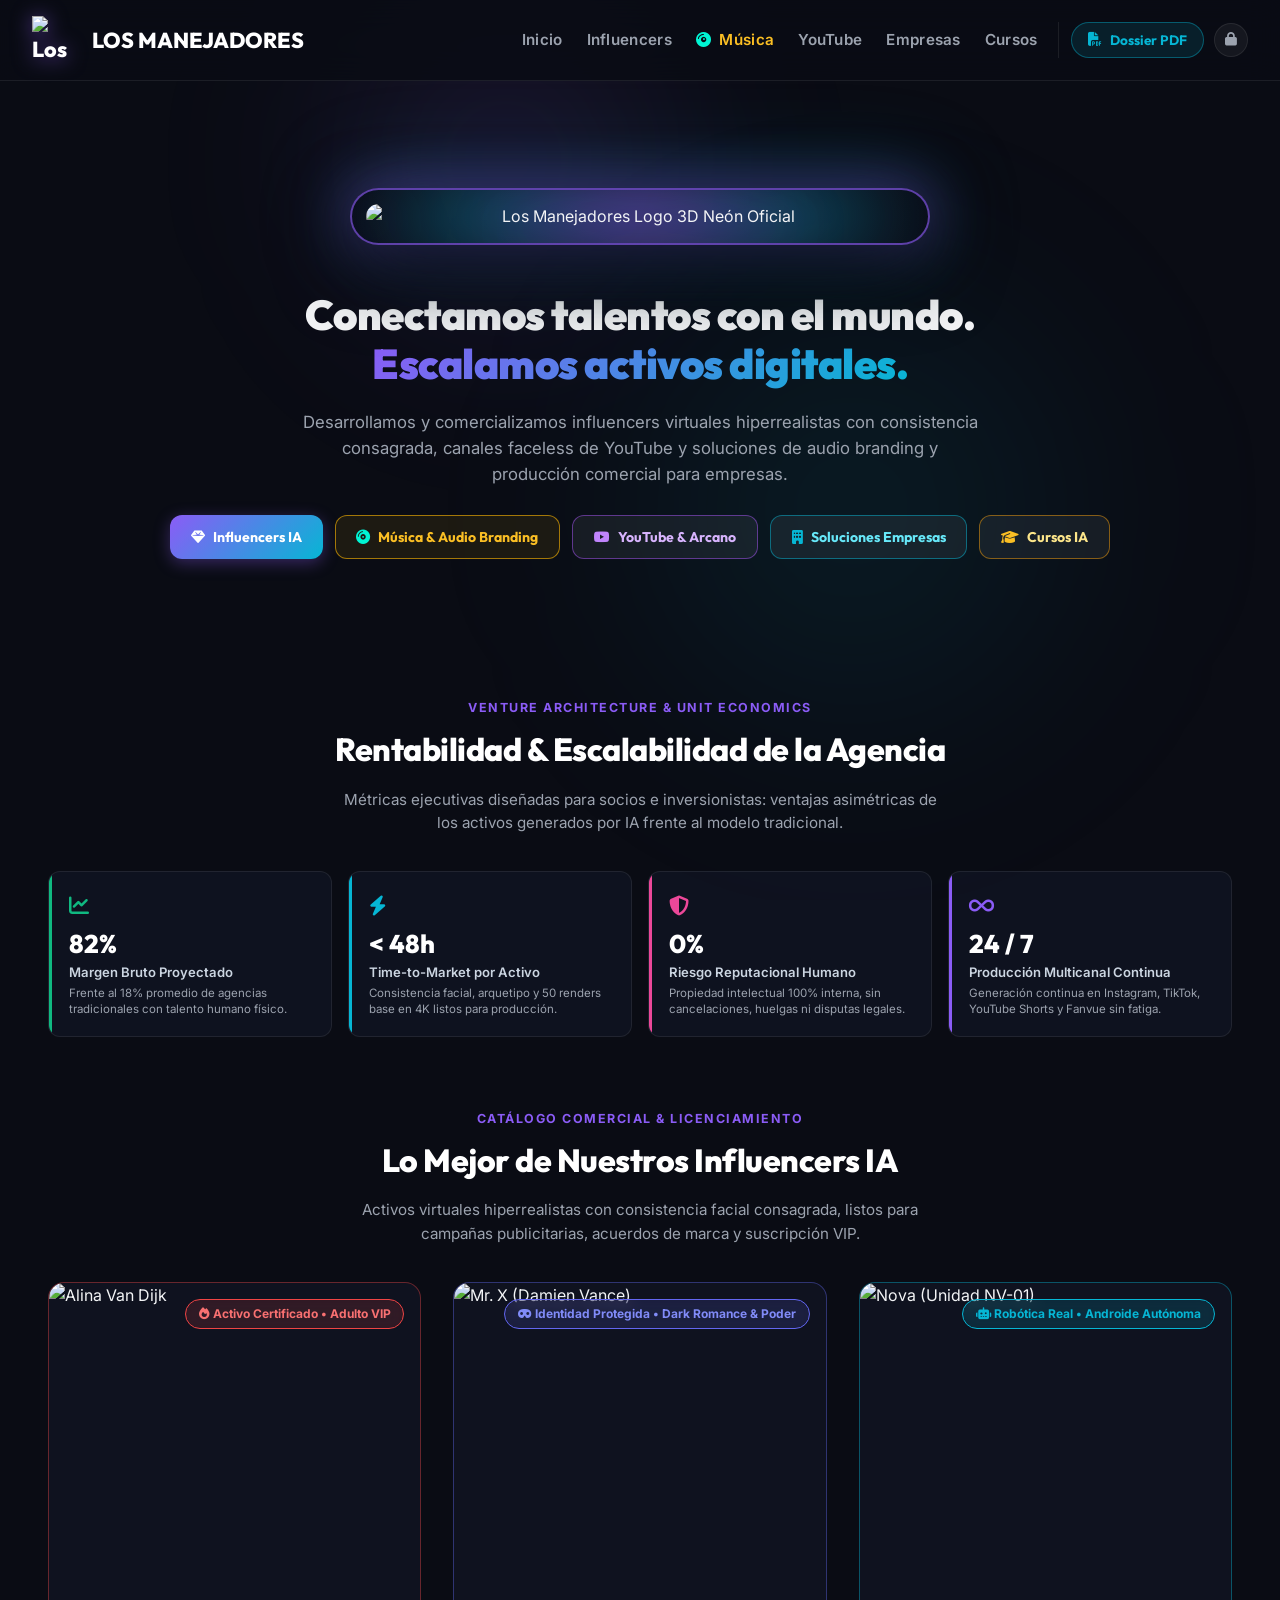
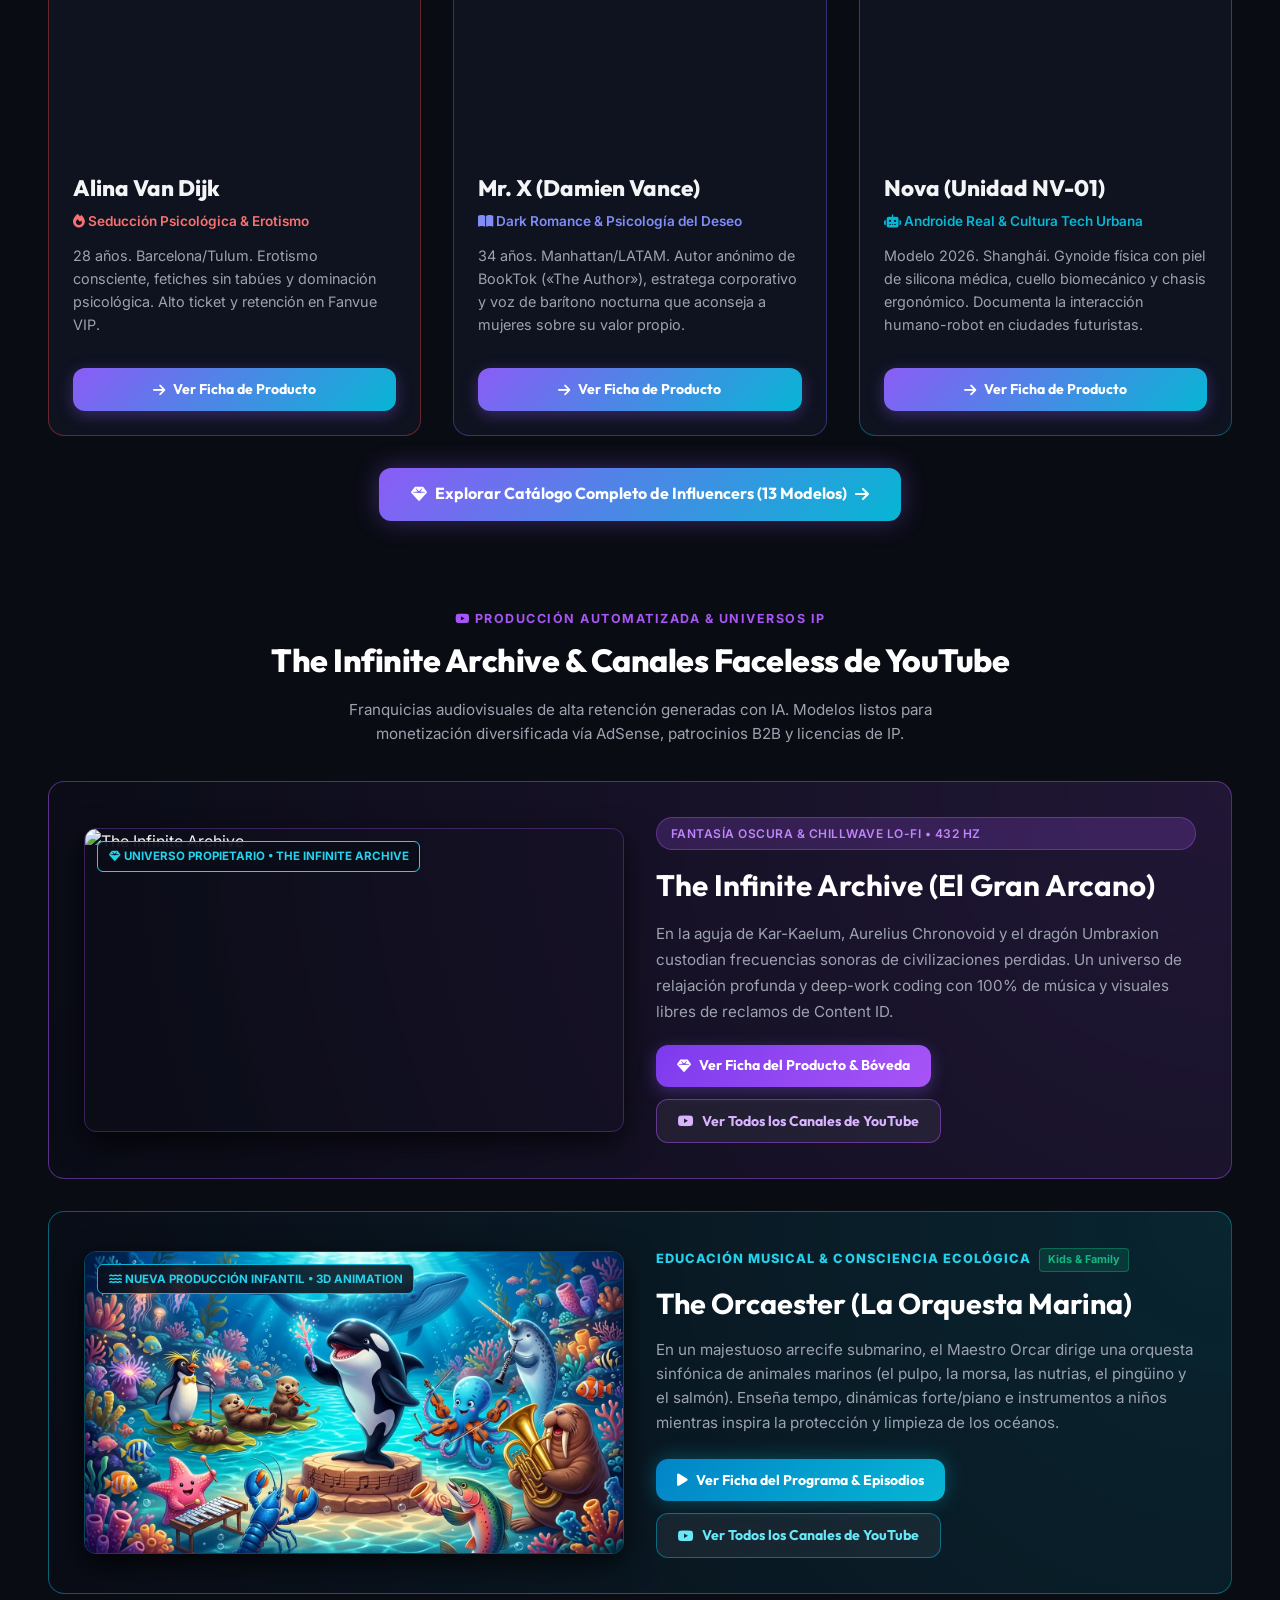
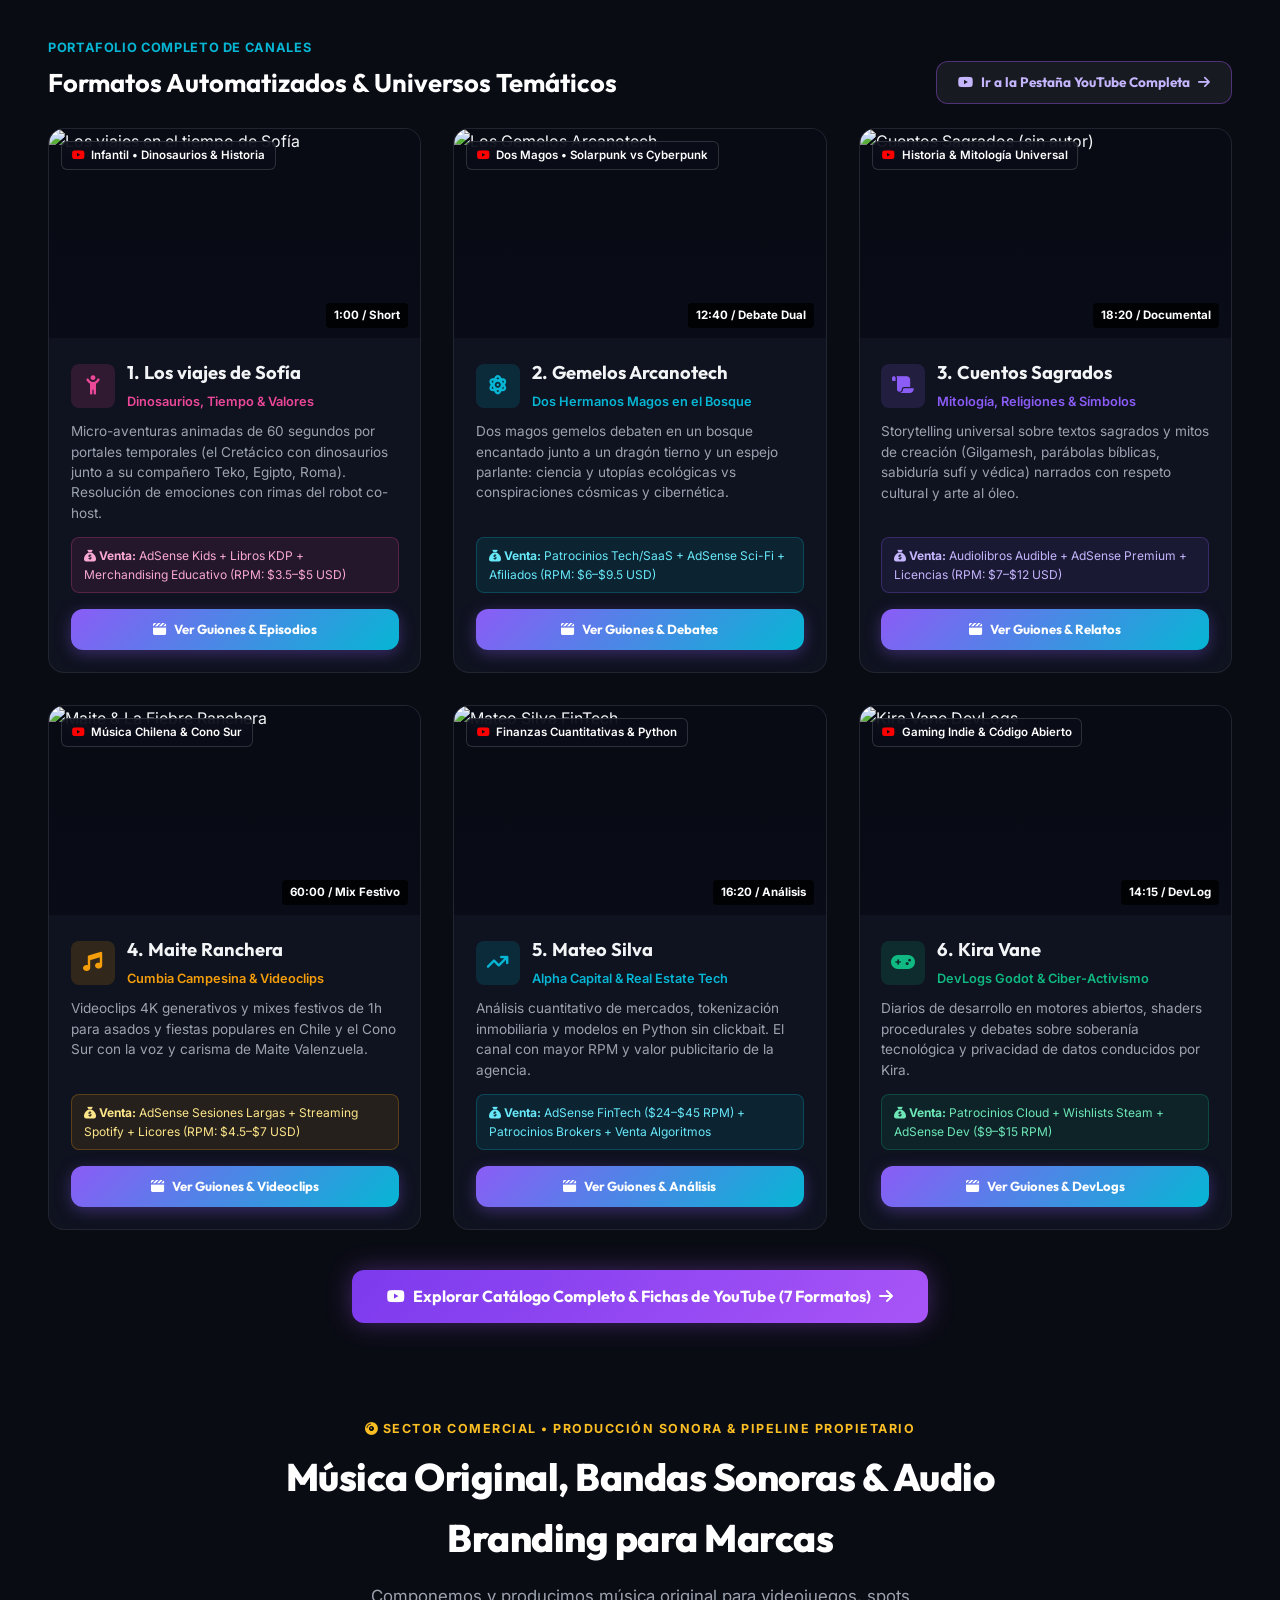
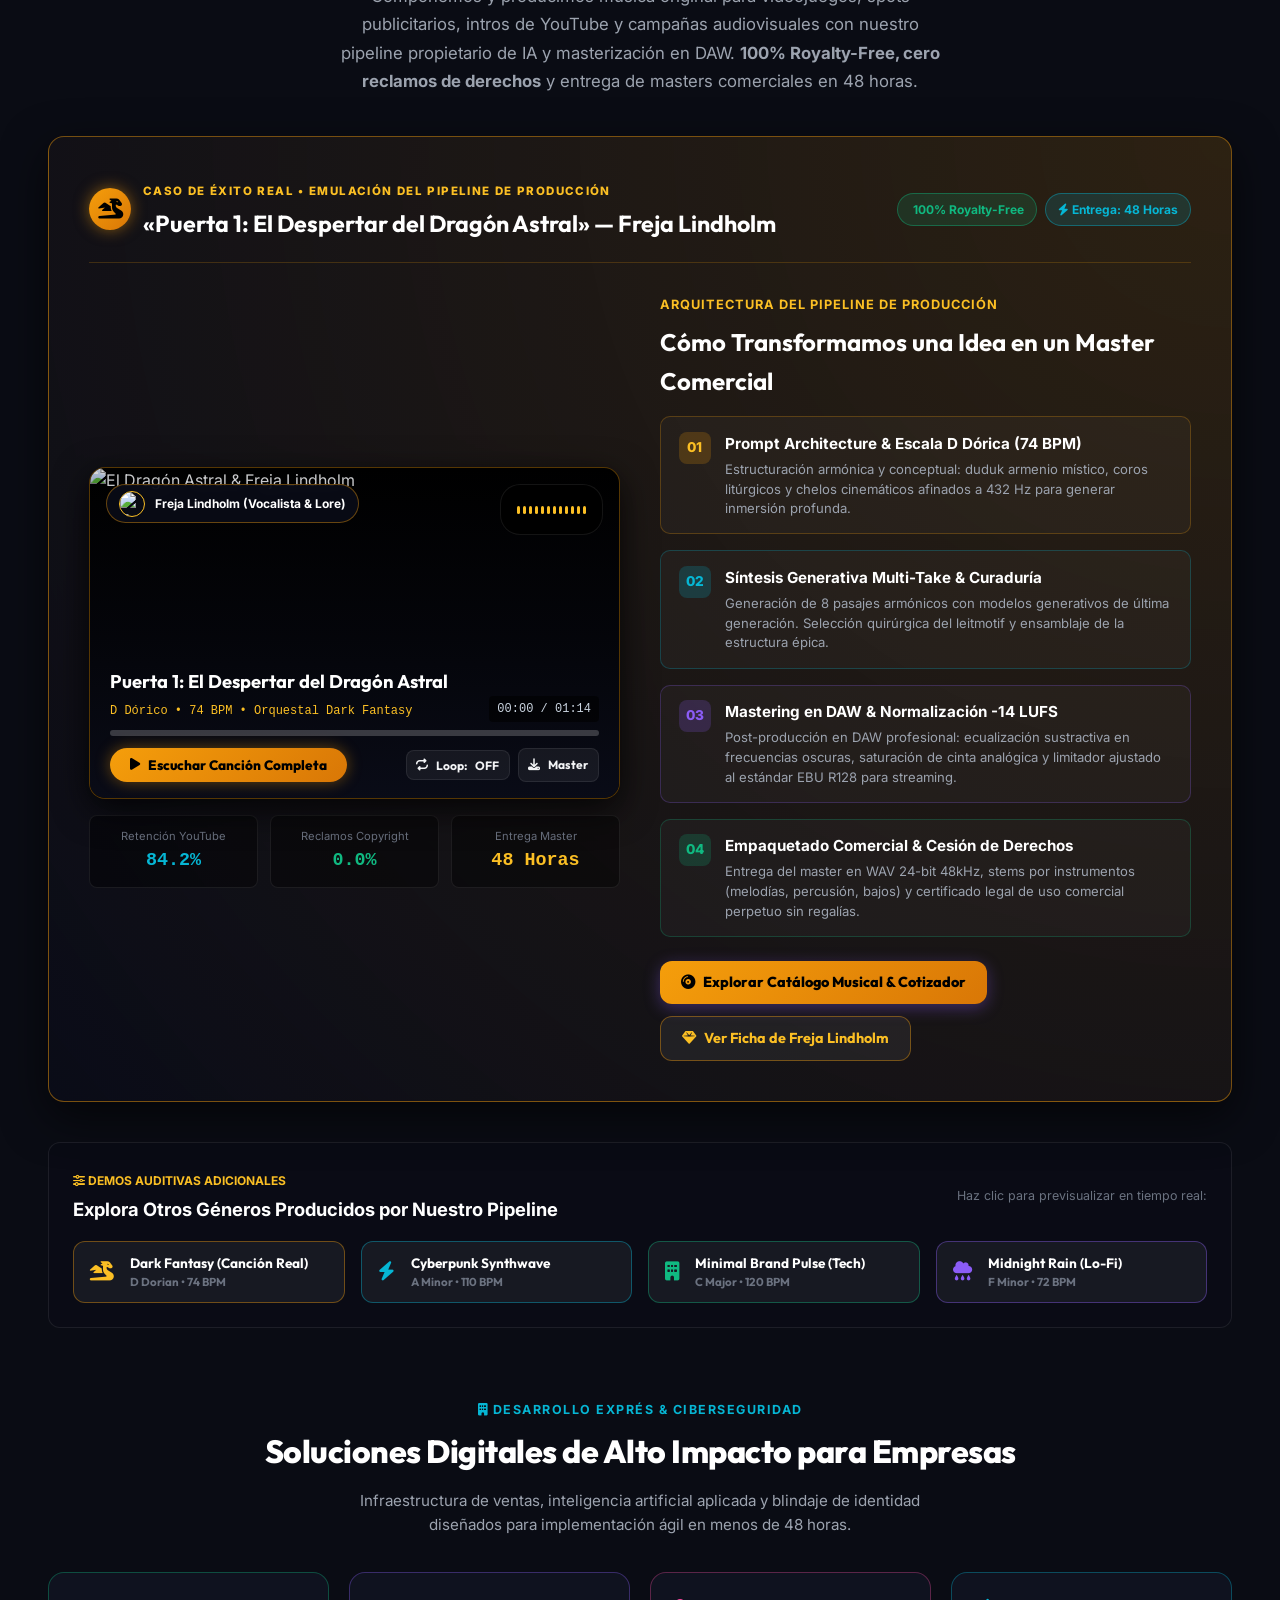
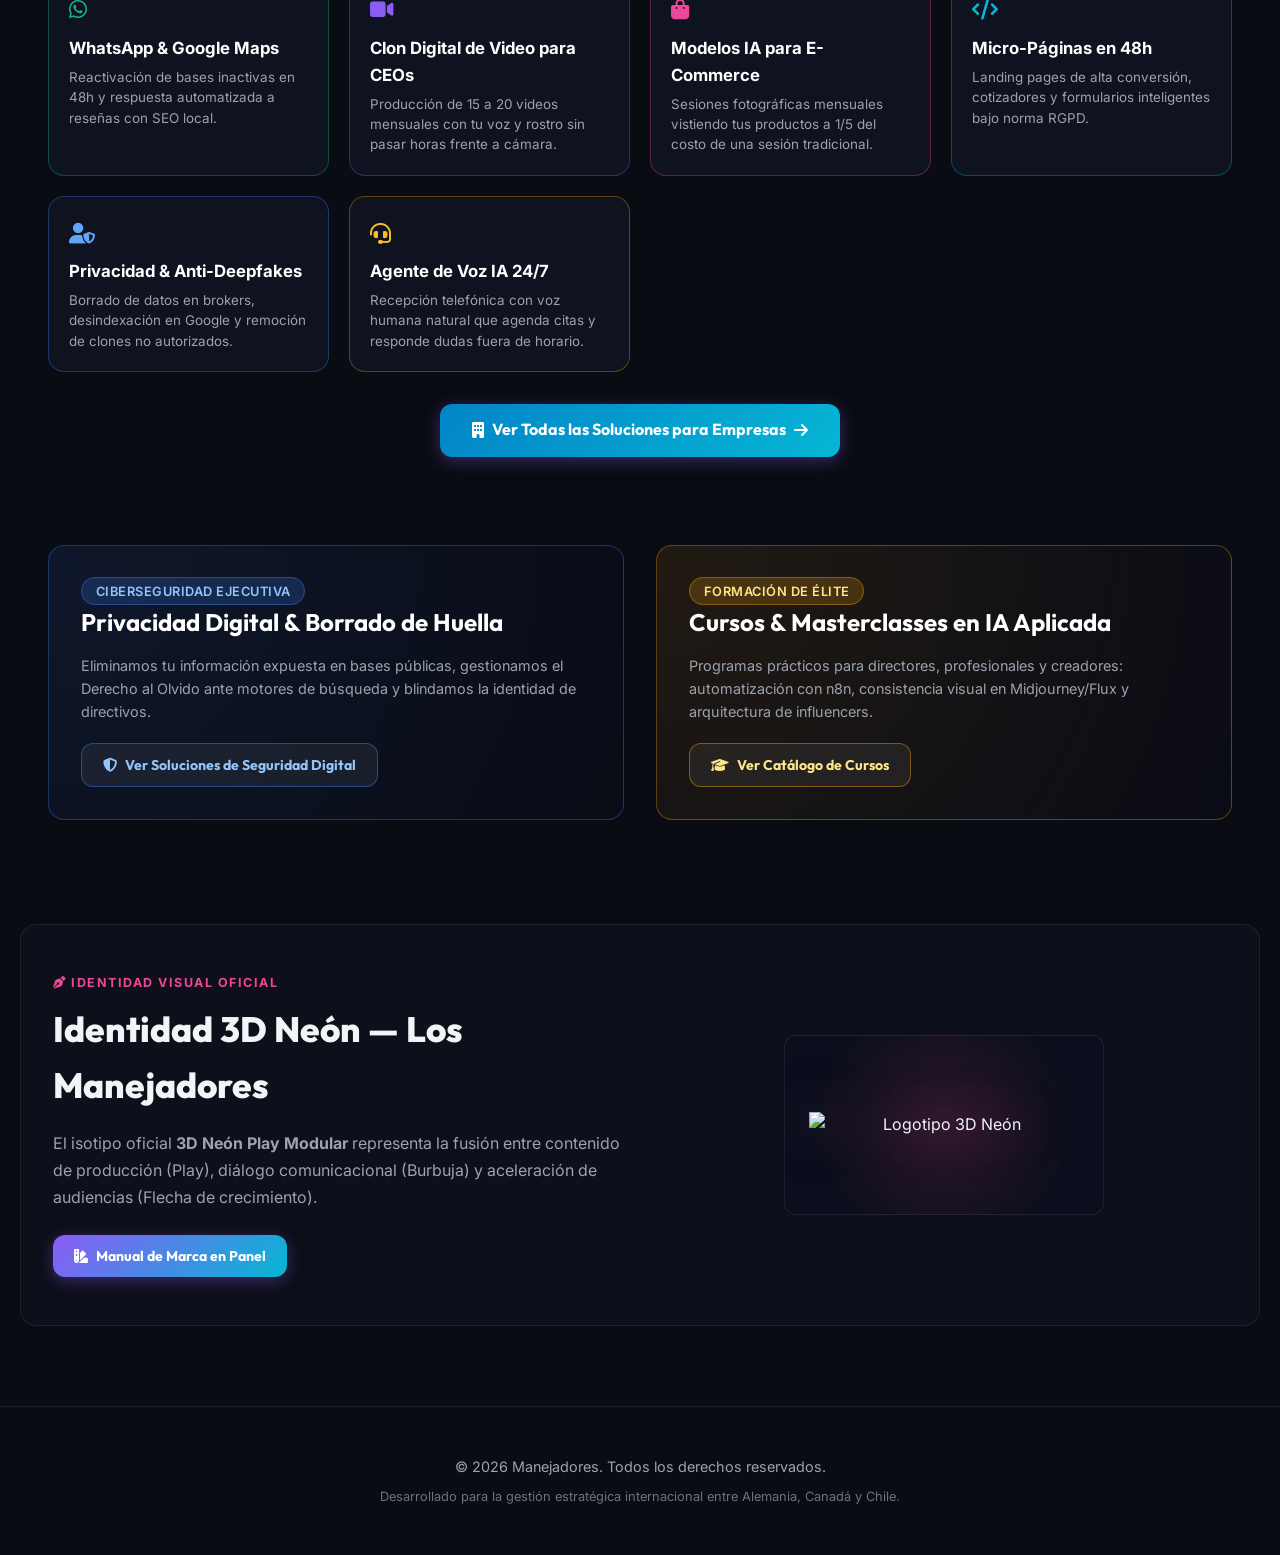
==== index.html @ c7a3b651 "fix: implementar cache-busting v3, funcion navigateRoute en pestanas y documentar catalogo de YouTub" ====
<!DOCTYPE html>
<html lang="es">
<head>
  <meta charset="UTF-8">
  <meta name="viewport" content="width=device-width, initial-scale=1.0">
  <title>Manejadores — Agencia de Comunicación Digital e Influencers IA</title>
  <meta name="description" content="Conectamos talentos con el mundo. Agencia líder en Influencers IA, Canales de YouTube Educativos y Asesorías Comunicacionales.">
  
  <!-- Google Fonts -->
  <link rel="preconnect" href="https://fonts.googleapis.com">
  <link rel="preconnect" href="https://fonts.gstatic.com" crossorigin>
  <link href="https://fonts.googleapis.com/css2?family=Inter:wght@300;400;500;600;700&family=Outfit:wght@500;600;700;800;900&display=swap" rel="stylesheet">
  
  <!-- FontAwesome Icons -->
  <link rel="stylesheet" href="https://cdnjs.cloudflare.com/ajax/libs/font-awesome/6.4.0/css/all.min.css">
  
  <!-- Favicons -->
  <link rel="icon" type="image/png" sizes="512x512" href="favicon.png?v=4">
  <link rel="icon" type="image/png" sizes="128x128" href="favicon-128.png?v=4">
  <link rel="icon" type="image/png" sizes="32x32" href="favicon-32.png?v=4">
  <link rel="shortcut icon" href="favicon.png?v=4">
  <link rel="apple-touch-icon" href="favicon.png?v=4">
  
  <!-- CSS Stylesheet -->
  <link rel="stylesheet" href="styles.css?v=20261018_v3">
</head>
<body>

  <!-- Ambient Glow Background -->
  <div class="ambient-bg">
    <div class="glow-1"></div>
    <div class="glow-2"></div>
  </div>

  <!-- Main Navigation Bar -->
  <nav class="navbar">
    <a href="#home" class="nav-brand" id="main-nav-brand" onclick="navigateRoute('#home')">
      <div id="navbar-logo-container" style="display: flex; align-items: center; justify-content: center;">
        <img src="logo_emblem.png" alt="Los Manejadores Emblem" class="navbar-logo-img" />
      </div>
      <span id="brand-title-text">LOS MANEJADORES</span>
    </a>

    <div class="nav-controls">
      <ul class="nav-links" id="public-nav-links">
        <li><a href="#home" onclick="navigateRoute('#home')">Inicio</a></li>
        <li><a href="#roster" onclick="navigateRoute('#roster')">Influencers</a></li>
        <li><a href="#musica" onclick="navigateRoute('#musica')" style="color: #fbbf24; font-weight: 600;"><i class="fa-solid fa-compact-disc" style="color: #00f5d4; margin-right: 4px;"></i> Música</a></li>
        <li><a href="#youtube" onclick="navigateRoute('#youtube')">YouTube</a></li>
        <li><a href="#empresas" onclick="navigateRoute('#empresas')">Empresas</a></li>
        <li><a href="#cursos" onclick="navigateRoute('#cursos')">Cursos</a></li>
      </ul>

      <div class="nav-actions-group">
        <button class="btn-dossier-pdf" onclick="window.print()" title="Imprimir o Exportar Dossier PDF">
          <i class="fa-solid fa-file-pdf"></i> Dossier PDF
        </button>
        <button id="btn-lock-auth" class="nav-lock-btn" onclick="switchView('team')" title="Acceso al Panel de Equipo">
          <i id="nav-lock-icon" class="fa-solid fa-lock"></i>
        </button>
      </div>
    </div>
  </nav>

  <!-- Dynamic Router Container for Dedicated Subpages -->
  <main id="view-dynamic" class="mode-view">
    <!-- Rendered dynamically by app.js router -->
  </main>

    <!-- =================================================================== -->
  <!-- VISTA PÚBLICA PRINCIPAL (LANDING SHOWROOM CON LO MEJOR DE TODO)     -->
  <!-- =================================================================== -->
  <main id="view-public" class="mode-view active-view">
    
    <!-- Hero Section -->
    <section class="hero" id="home">
      <div class="hero-content">
        
        <!-- Large Glowing Brand Showcase (El Play Modular 3D Neón) -->
        <div class="hero-brand-showcase">
          <div class="hero-logo-wrapper">
            <div class="hero-logo-glow"></div>
            <img src="logo_full.png" alt="Los Manejadores Logo 3D Neón Oficial" class="hero-logo-img" />
          </div>
        </div>

        <h1 class="hero-title">
          Conectamos talentos con el mundo. <br>
          <span class="gradient-text">Escalamos activos digitales.</span>
        </h1>
        <p class="hero-lead">
          Desarrollamos y comercializamos influencers virtuales hiperrealistas con consistencia consagrada, canales faceless de YouTube y soluciones de audio branding y producción comercial para empresas.
        </p>
        
        <!-- Acceso Rápido a Secciones Principales -->
        <div class="hero-actions" style="margin-top: 1.5rem; display: flex; flex-wrap: gap; gap: 0.75rem; justify-content: center;">
          <a href="#roster" onclick="navigateRoute('#roster')" class="btn btn-primary">
            <i class="fa-solid fa-gem"></i> Influencers IA
          </a>
          <a href="#musica" onclick="navigateRoute('#musica')" class="btn btn-secondary" style="border-color: rgba(255, 183, 3, 0.6); color: #fbbf24; background: rgba(255, 183, 3, 0.08);">
            <i class="fa-solid fa-compact-disc" style="color: #00f5d4;"></i> Música & Audio Branding
          </a>
          <a href="#youtube" onclick="navigateRoute('#youtube')" class="btn btn-secondary" style="border-color: rgba(168, 85, 247, 0.5); color: #d8b4fe;">
            <i class="fa-brands fa-youtube" style="color: #c084fc;"></i> YouTube & Arcano
          </a>
          <a href="#empresas" onclick="navigateRoute('#empresas')" class="btn btn-secondary" style="border-color: rgba(6, 182, 212, 0.5); color: #67e8f9;">
            <i class="fa-solid fa-building" style="color: var(--cyan);"></i> Soluciones Empresas
          </a>
          <a href="#cursos" onclick="navigateRoute('#cursos')" class="btn btn-secondary" style="border-color: rgba(245, 158, 11, 0.5); color: #fde68a;">
            <i class="fa-solid fa-graduation-cap" style="color: #fbbf24;"></i> Cursos IA
          </a>
        </div>
      </div>
    </section>

    <!-- Executive Snapshot & Unit Economics -->
    <section id="executive-snapshot" class="section" style="padding-top: 2rem; padding-bottom: 2rem;">
      <div class="section-header">
        <span class="section-subtitle">Venture Architecture & Unit Economics</span>
        <h2 class="section-title">Rentabilidad & Escalabilidad de la Agencia</h2>
        <p class="section-description">
          Métricas ejecutivas diseñadas para socios e inversionistas: ventajas asimétricas de los activos generados por IA frente al modelo tradicional.
        </p>
      </div>

      <div class="exec-metrics-grid">
        <div class="exec-metric-card accent-green">
          <div class="exec-metric-icon"><i class="fa-solid fa-chart-line"></i></div>
          <div class="exec-metric-val">82%</div>
          <div class="exec-metric-label">Margen Bruto Proyectado</div>
          <div class="exec-metric-subtext">Frente al 18% promedio de agencias tradicionales con talento humano físico.</div>
        </div>

        <div class="exec-metric-card accent-cyan">
          <div class="exec-metric-icon"><i class="fa-solid fa-bolt"></i></div>
          <div class="exec-metric-val">&lt; 48h</div>
          <div class="exec-metric-label">Time-to-Market por Activo</div>
          <div class="exec-metric-subtext">Consistencia facial, arquetipo y 50 renders base en 4K listos para producción.</div>
        </div>

        <div class="exec-metric-card accent-pink">
          <div class="exec-metric-icon"><i class="fa-solid fa-shield-halved"></i></div>
          <div class="exec-metric-val">0%</div>
          <div class="exec-metric-label">Riesgo Reputacional Humano</div>
          <div class="exec-metric-subtext">Propiedad intelectual 100% interna, sin cancelaciones, huelgas ni disputas legales.</div>
        </div>

        <div class="exec-metric-card">
          <div class="exec-metric-icon"><i class="fa-solid fa-infinity"></i></div>
          <div class="exec-metric-val">24 / 7</div>
          <div class="exec-metric-label">Producción Multicanal Continua</div>
          <div class="exec-metric-subtext">Generación continua en Instagram, TikTok, YouTube Shorts y Fanvue sin fatiga.</div>
        </div>
      </div>
    </section>

    <!-- LANDING SHOWCASE 1: INFLUENCERS IA -->
    <section class="section" style="padding-top: 1rem;">
      <div class="section-header">
        <span class="section-subtitle">Catálogo Comercial & Licenciamiento</span>
        <h2 class="section-title">Lo Mejor de Nuestros Influencers IA</h2>
        <p class="section-description">
          Activos virtuales hiperrealistas con consistencia facial consagrada, listos para campañas publicitarias, acuerdos de marca y suscripción VIP.
        </p>
      </div>

      <div class="roster-grid">
        <!-- Alina Van Dijk -->
        <div class="glass-card influencer-card" style="border-color: rgba(239, 68, 68, 0.4);">
          <div class="influencer-img-wrapper">
            <img src="alina_avatar.png" alt="Alina Van Dijk" class="influencer-img" loading="lazy">
            <span class="influencer-badge" style="color: #f87171; border-color: #ef4444; background: rgba(239, 68, 68, 0.15);">
              <i class="fa-solid fa-fire"></i> Activo Certificado • Adulto VIP
            </span>
          </div>
          <div class="influencer-info">
            <h3 class="influencer-name">Alina Van Dijk</h3>
            <span class="influencer-niche" style="color: #f87171;"><i class="fa-solid fa-fire"></i> Seducción Psicológica & Erotismo</span>
            <p class="influencer-desc">28 años. Barcelona/Tulum. Erotismo consciente, fetiches sin tabúes y dominación psicológica. Alto ticket y retención en Fanvue VIP.</p>
            <div style="display: flex; gap: 0.5rem; margin-top: 0.75rem;">
              <a href="#influencer/alina" class="btn btn-primary influencer-btn" style="flex: 1; justify-content: center;">
                <i class="fa-solid fa-arrow-right"></i> Ver Ficha de Producto
              </a>
            </div>
          </div>
        </div>

        <!-- Mr. X (Damien Vance) -->
        <div class="glass-card influencer-card" style="border-color: rgba(99, 102, 241, 0.4);">
          <div class="influencer-img-wrapper">
            <img src="damien_avatar.jpg" alt="Mr. X (Damien Vance)" class="influencer-img" loading="lazy">
            <span class="influencer-badge" style="color: #818cf8; border-color: #6366f1; background: rgba(99, 102, 241, 0.15);">
              <i class="fa-solid fa-mask"></i> Identidad Protegida • Dark Romance & Poder
            </span>
          </div>
          <div class="influencer-info">
            <h3 class="influencer-name">Mr. X (Damien Vance)</h3>
            <span class="influencer-niche" style="color: #818cf8;"><i class="fa-solid fa-book-open"></i> Dark Romance & Psicología del Deseo</span>
            <p class="influencer-desc">34 años. Manhattan/LATAM. Autor anónimo de BookTok («The Author»), estratega corporativo y voz de barítono nocturna que aconseja a mujeres sobre su valor propio.</p>
            <div style="display: flex; gap: 0.5rem; margin-top: 0.75rem;">
              <a href="#influencer/damien" class="btn btn-primary influencer-btn" style="flex: 1; justify-content: center;">
                <i class="fa-solid fa-arrow-right"></i> Ver Ficha de Producto
              </a>
            </div>
          </div>
        </div>

        <!-- Nova (Unidad NV-01) -->
        <div class="glass-card influencer-card" style="border-color: rgba(6, 182, 212, 0.4);">
          <div class="influencer-img-wrapper">
            <img src="nova_avatar.jpg" alt="Nova (Unidad NV-01)" class="influencer-img" loading="lazy">
            <span class="influencer-badge" style="color: var(--cyan); border-color: var(--cyan); background: rgba(6, 182, 212, 0.15);">
              <i class="fa-solid fa-robot"></i> Robótica Real • Androide Autónoma
            </span>
          </div>
          <div class="influencer-info">
            <h3 class="influencer-name">Nova (Unidad NV-01)</h3>
            <span class="influencer-niche" style="color: var(--cyan);"><i class="fa-solid fa-robot"></i> Androide Real & Cultura Tech Urbana</span>
            <p class="influencer-desc">Modelo 2026. Shanghái. Gynoide física con piel de silicona médica, cuello biomecánico y chasis ergonómico. Documenta la interacción humano-robot en ciudades futuristas.</p>
            <div style="display: flex; gap: 0.5rem; margin-top: 0.75rem;">
              <a href="#influencer/nova" class="btn btn-primary influencer-btn" style="flex: 1; justify-content: center;">
                <i class="fa-solid fa-arrow-right"></i> Ver Ficha de Producto
              </a>
            </div>
          </div>
        </div>
      </div>

      <div style="text-align: center; margin-top: 2rem;">
        <a href="#roster" class="btn btn-primary" style="font-size: 1rem; padding: 0.85rem 2rem; box-shadow: 0 0 25px rgba(139, 92, 246, 0.35);">
          <i class="fa-solid fa-gem"></i> Explorar Catálogo Completo de Influencers (13 Modelos) <i class="fa-solid fa-arrow-right"></i>
        </a>
      </div>
    </section>

    <!-- LANDING SHOWCASE 2: YOUTUBE & EL GRAN ARCANO -->
    <section class="section" style="padding-top: 2rem;">
      <div class="section-header">
        <span class="section-subtitle" style="color: #a855f7;"><i class="fa-brands fa-youtube"></i> Producción Automatizada & Universos IP</span>
        <h2 class="section-title">The Infinite Archive & Canales Faceless de YouTube</h2>
        <p class="section-description">
          Franquicias audiovisuales de alta retención generadas con IA. Modelos listos para monetización diversificada vía AdSense, patrocinios B2B y licencias de IP.
        </p>
      </div>

      <!-- Feature Card: The Infinite Archive Highlight -->
      <div class="glass-card" style="border: 1px solid rgba(168, 85, 247, 0.45); background: radial-gradient(circle at top right, rgba(168, 85, 247, 0.15) 0%, rgba(10, 12, 22, 0.95) 100%); padding: 2.2rem; border-radius: var(--radius-lg); margin-bottom: 2rem; position: relative; overflow: hidden;">
        <div style="display: grid; grid-template-columns: repeat(auto-fit, minmax(300px, 1fr)); gap: 2rem; align-items: center;">
          <div style="position: relative; border-radius: 12px; overflow: hidden; aspect-ratio: 16 / 9; box-shadow: 0 10px 30px rgba(0,0,0,0.7); border: 1px solid rgba(168, 85, 247, 0.3);">
            <img src="arcano_tower_window.jpg" alt="The Infinite Archive" style="width: 100%; height: 100%; object-fit: cover;" loading="lazy">
            <span style="position: absolute; top: 0.75rem; left: 0.75rem; background: rgba(10,12,24,0.85); backdrop-filter: blur(8px); border: 1px solid #22d3ee; color: #22d3ee; font-size: 0.72rem; font-weight: 700; padding: 0.3rem 0.65rem; border-radius: 6px;">
              <i class="fa-solid fa-gem"></i> UNIVERSO PROPIETARIO • THE INFINITE ARCHIVE
            </span>
          </div>
          <div>
            <div class="detail-badge" style="background: rgba(168, 85, 247, 0.2); color: #c084fc; border-color: rgba(168, 85, 247, 0.4); margin-bottom: 0.75rem; font-size: 0.75rem;">
              FANTASÍA OSCURA & CHILLWAVE LO-FI • 432 HZ
            </div>
            <h3 style="font-family: var(--font-heading); font-size: 1.85rem; color: #fff; margin-bottom: 0.75rem;">
              The Infinite Archive (El Gran Arcano)
            </h3>
            <p style="color: var(--text-muted); font-size: 0.95rem; line-height: 1.7; margin-bottom: 1.25rem;">
              En la aguja de Kar-Kaelum, Aurelius Chronovoid y el dragón Umbraxion custodian frecuencias sonoras de civilizaciones perdidas. Un universo de relajación profunda y deep-work coding con 100% de música y visuales libres de reclamos de Content ID.
            </p>
            <div style="display: flex; gap: 0.75rem; flex-wrap: wrap;">
              <a href="#channel/arcano" class="btn btn-primary" style="background: linear-gradient(135deg, #7c3aed, #a855f7); border: none;">
                <i class="fa-solid fa-gem"></i> Ver Ficha del Producto & Bóveda
              </a>
              <a href="#youtube" class="btn btn-secondary" style="border-color: rgba(168, 85, 247, 0.5); color: #d8b4fe;">
                <i class="fa-brands fa-youtube"></i> Ver Todos los Canales de YouTube
              </a>
            </div>
          </div>
        </div>
      </div>

      <!-- Feature Card 2: The Orcaester Highlight -->
      <div class="glass-card" style="border: 1px solid rgba(6, 182, 212, 0.45); background: radial-gradient(circle at top right, rgba(6, 182, 212, 0.15) 0%, rgba(10, 12, 22, 0.95) 100%); padding: 2.2rem; border-radius: var(--radius-lg); margin-bottom: 2rem; position: relative; overflow: hidden;">
        <div style="display: grid; grid-template-columns: repeat(auto-fit, minmax(300px, 1fr)); gap: 2rem; align-items: center;">
          <div style="position: relative; border-radius: 12px; overflow: hidden; aspect-ratio: 16 / 9; box-shadow: 0 10px 30px rgba(0,0,0,0.7); border: 1px solid rgba(6, 182, 212, 0.35);">
            <img src="the_orcaester_thumb.jpg" alt="The Orcaester" style="width: 100%; height: 100%; object-fit: cover;" loading="lazy">
            <span style="position: absolute; top: 0.75rem; left: 0.75rem; background: rgba(10,12,24,0.85); backdrop-filter: blur(8px); border: 1px solid #06b6d4; color: #22d3ee; font-size: 0.72rem; font-weight: 700; padding: 0.3rem 0.65rem; border-radius: 6px;">
              <i class="fa-solid fa-water"></i> NUEVA PRODUCCIÓN INFANTIL • 3D ANIMATION
            </span>
          </div>

          <div>
            <div style="display: flex; align-items: center; gap: 0.5rem; margin-bottom: 0.5rem;">
              <span style="color: #22d3ee; font-size: 0.8rem; font-weight: 800; text-transform: uppercase; letter-spacing: 0.08em;">
                Educación Musical & Consciencia Ecológica
              </span>
              <span style="background: rgba(16, 185, 129, 0.15); border: 1px solid rgba(16, 185, 129, 0.4); color: var(--green); font-size: 0.68rem; font-weight: 700; padding: 0.15rem 0.5rem; border-radius: 4px;">
                Kids & Family
              </span>
            </div>
            <h3 style="font-family: var(--font-heading); font-size: 1.8rem; color: #fff; margin-bottom: 0.75rem;">
              The Orcaester (La Orquesta Marina)
            </h3>
            <p style="color: var(--text-muted); font-size: 0.95rem; line-height: 1.6; margin-bottom: 1.5rem;">
              En un majestuoso arrecife submarino, el Maestro Orcar dirige una orquesta sinfónica de animales marinos (el pulpo, la morsa, las nutrias, el pingüino y el salmón). Enseña tempo, dinámicas forte/piano e instrumentos a niños mientras inspira la protección y limpieza de los océanos.
            </p>
            <div style="display: flex; gap: 0.75rem; flex-wrap: wrap;">
              <a href="#channel/orcaester" class="btn btn-primary" style="background: linear-gradient(135deg, #0284c7, #06b6d4); border: none; box-shadow: 0 0 20px rgba(6,182,212,0.35);">
                <i class="fa-solid fa-play"></i> Ver Ficha del Programa & Episodios
              </a>
              <a href="#youtube" class="btn btn-secondary" style="border-color: rgba(6, 182, 212, 0.5); color: #67e8f9;">
                <i class="fa-brands fa-youtube"></i> Ver Todos los Canales de YouTube
              </a>
            </div>
          </div>
        </div>
      </div>

      <!-- Subtítulo del Catálogo General en Landing -->
      <div style="margin-top: 2.5rem; margin-bottom: 1.5rem; display: flex; justify-content: space-between; align-items: flex-end; flex-wrap: wrap; gap: 1rem;">
        <div>
          <span style="font-size: 0.8rem; color: var(--cyan); font-weight: 700; text-transform: uppercase; letter-spacing: 0.05em;">Portafolio Completo de Canales</span>
          <h3 style="color: #fff; font-family: var(--font-heading); font-size: 1.6rem; margin: 0.25rem 0 0 0;">
            Formatos Automatizados & Universos Temáticos
          </h3>
        </div>
        <a href="#youtube" class="btn btn-secondary" style="font-size: 0.85rem; border-color: rgba(168, 85, 247, 0.4); color: #c4b5fd;">
          <i class="fa-brands fa-youtube"></i> Ir a la Pestaña YouTube Completa <i class="fa-solid fa-arrow-right"></i>
        </a>
      </div>

      <div class="channels-grid">
        <!-- Canal 1: Sofía -->
        <div class="channel-card">
          <div class="channel-thumb-wrapper">
            <img src="yt_sofia_thumb.jpg" alt="Los viajes en el tiempo de Sofía" class="channel-thumb-img" loading="lazy">
            <div class="channel-thumb-overlay"></div>
            <span class="channel-thumb-badge"><i class="fa-brands fa-youtube" style="color: #ff0000;"></i> Infantil • Dinosaurios & Historia</span>
            <div style="position: absolute; bottom: 0.65rem; right: 0.75rem; background: rgba(0,0,0,0.85); color: #fff; font-size: 0.72rem; font-weight: 700; padding: 0.2rem 0.5rem; border-radius: 4px; z-index: 2;">
              1:00 / Short
            </div>
          </div>
          <div class="channel-card-body">
            <div style="display: flex; align-items: center; gap: 0.75rem; margin-bottom: 0.5rem;">
              <div class="channel-icon-box" style="background: rgba(236, 72, 153, 0.15); color: var(--pink);"><i class="fa-solid fa-child-reaching"></i></div>
              <div>
                <h3 style="font-family: var(--font-heading); font-size: 1.15rem; margin: 0;">1. Los viajes de Sofía</h3>
                <span style="color: var(--pink); font-size: 0.8rem; font-weight: 600;">Dinosaurios, Tiempo & Valores</span>
              </div>
            </div>
            <p style="color: var(--text-muted); font-size: 0.85rem; margin-bottom: 0.85rem; line-height: 1.5; flex-grow: 1;">
              Micro-aventuras animadas de 60 segundos por portales temporales (el Cretácico con dinosaurios junto a su compañero Teko, Egipto, Roma). Resolución de emociones con rimas del robot co-host.
            </p>
            <div style="background: rgba(236, 72, 153, 0.1); border: 1px solid rgba(236, 72, 153, 0.25); border-radius: var(--radius-sm); padding: 0.5rem 0.75rem; margin-bottom: 1rem; font-size: 0.75rem; color: #f9a8d4;">
              <i class="fa-solid fa-sack-dollar"></i> <strong>Venta:</strong> AdSense Kids + Libros KDP + Merchandising Educativo (RPM: $3.5–$5 USD)
            </div>
            <a href="#channel/sofia" class="btn btn-primary" style="font-size: 0.82rem; justify-content: center;">
              <i class="fa-solid fa-clapperboard"></i> Ver Guiones & Episodios
            </a>
          </div>
        </div>

        <!-- Canal 2: Arcanotech -->
        <div class="channel-card">
          <div class="channel-thumb-wrapper">
            <img src="yt_arcanotech_thumb.jpg" alt="Los Gemelos Arcanotech" class="channel-thumb-img" loading="lazy">
            <div class="channel-thumb-overlay"></div>
            <span class="channel-thumb-badge"><i class="fa-brands fa-youtube" style="color: #ff0000;"></i> Dos Magos • Solarpunk vs Cyberpunk</span>
            <div style="position: absolute; bottom: 0.65rem; right: 0.75rem; background: rgba(0,0,0,0.85); color: #fff; font-size: 0.72rem; font-weight: 700; padding: 0.2rem 0.5rem; border-radius: 4px; z-index: 2;">
              12:40 / Debate Dual
            </div>
          </div>
          <div class="channel-card-body">
            <div style="display: flex; align-items: center; gap: 0.75rem; margin-bottom: 0.5rem;">
              <div class="channel-icon-box" style="background: rgba(6, 182, 212, 0.15); color: var(--cyan);"><i class="fa-solid fa-atom"></i></div>
              <div>
                <h3 style="font-family: var(--font-heading); font-size: 1.15rem; margin: 0;">2. Gemelos Arcanotech</h3>
                <span style="color: var(--cyan); font-size: 0.8rem; font-weight: 600;">Dos Hermanos Magos en el Bosque</span>
              </div>
            </div>
            <p style="color: var(--text-muted); font-size: 0.85rem; margin-bottom: 0.85rem; line-height: 1.5; flex-grow: 1;">
              Dos magos gemelos debaten en un bosque encantado junto a un dragón tierno y un espejo parlante: ciencia y utopías ecológicas vs conspiraciones cósmicas y cibernética.
            </p>
            <div style="background: rgba(6, 182, 212, 0.1); border: 1px solid rgba(6, 182, 212, 0.25); border-radius: var(--radius-sm); padding: 0.5rem 0.75rem; margin-bottom: 1rem; font-size: 0.75rem; color: #67e8f9;">
              <i class="fa-solid fa-sack-dollar"></i> <strong>Venta:</strong> Patrocinios Tech/SaaS + AdSense Sci-Fi + Afiliados (RPM: $6–$9.5 USD)
            </div>
            <a href="#channel/arcanotech" class="btn btn-primary" style="font-size: 0.82rem; justify-content: center;">
              <i class="fa-solid fa-clapperboard"></i> Ver Guiones & Debates
            </a>
          </div>
        </div>

        <!-- Canal 3: Cuentos Sagrados -->
        <div class="channel-card">
          <div class="channel-thumb-wrapper">
            <img src="yt_sagrados_thumb.jpg" alt="Cuentos Sagrados (sin autor)" class="channel-thumb-img" loading="lazy">
            <div class="channel-thumb-overlay"></div>
            <span class="channel-thumb-badge"><i class="fa-brands fa-youtube" style="color: #ff0000;"></i> Historia & Mitología Universal</span>
            <div style="position: absolute; bottom: 0.65rem; right: 0.75rem; background: rgba(0,0,0,0.85); color: #fff; font-size: 0.72rem; font-weight: 700; padding: 0.2rem 0.5rem; border-radius: 4px; z-index: 2;">
              18:20 / Documental
            </div>
          </div>
          <div class="channel-card-body">
            <div style="display: flex; align-items: center; gap: 0.75rem; margin-bottom: 0.5rem;">
              <div class="channel-icon-box" style="background: rgba(139, 92, 246, 0.15); color: var(--purple);"><i class="fa-solid fa-scroll"></i></div>
              <div>
                <h3 style="font-family: var(--font-heading); font-size: 1.15rem; margin: 0;">3. Cuentos Sagrados</h3>
                <span style="color: var(--purple); font-size: 0.8rem; font-weight: 600;">Mitología, Religiones & Símbolos</span>
              </div>
            </div>
            <p style="color: var(--text-muted); font-size: 0.85rem; margin-bottom: 0.85rem; line-height: 1.5; flex-grow: 1;">
              Storytelling universal sobre textos sagrados y mitos de creación (Gilgamesh, parábolas bíblicas, sabiduría sufí y védica) narrados con respeto cultural y arte al óleo.
            </p>
            <div style="background: rgba(139, 92, 246, 0.1); border: 1px solid rgba(139, 92, 246, 0.25); border-radius: var(--radius-sm); padding: 0.5rem 0.75rem; margin-bottom: 1rem; font-size: 0.75rem; color: #c4b5fd;">
              <i class="fa-solid fa-sack-dollar"></i> <strong>Venta:</strong> Audiolibros Audible + AdSense Premium + Licencias (RPM: $7–$12 USD)
            </div>
            <a href="#channel/sagrados" class="btn btn-primary" style="font-size: 0.82rem; justify-content: center;">
              <i class="fa-solid fa-clapperboard"></i> Ver Guiones & Relatos
            </a>
          </div>
        </div>

        <!-- Canal 4: Maite Ranchera -->
        <div class="channel-card">
          <div class="channel-thumb-wrapper">
            <img src="yt_ranchera_thumb.jpg" alt="Maite & La Fiebre Ranchera" class="channel-thumb-img" loading="lazy">
            <div class="channel-thumb-overlay"></div>
            <span class="channel-thumb-badge"><i class="fa-brands fa-youtube" style="color: #ff0000;"></i> Música Chilena & Cono Sur</span>
            <div style="position: absolute; bottom: 0.65rem; right: 0.75rem; background: rgba(0,0,0,0.85); color: #fff; font-size: 0.72rem; font-weight: 700; padding: 0.2rem 0.5rem; border-radius: 4px; z-index: 2;">
              60:00 / Mix Festivo
            </div>
          </div>
          <div class="channel-card-body">
            <div style="display: flex; align-items: center; gap: 0.75rem; margin-bottom: 0.5rem;">
              <div class="channel-icon-box" style="background: rgba(245, 158, 11, 0.15); color: #f59e0b;"><i class="fa-solid fa-music"></i></div>
              <div>
                <h3 style="font-family: var(--font-heading); font-size: 1.15rem; margin: 0;">4. Maite Ranchera</h3>
                <span style="color: #f59e0b; font-size: 0.8rem; font-weight: 600;">Cumbia Campesina & Videoclips</span>
              </div>
            </div>
            <p style="color: var(--text-muted); font-size: 0.85rem; margin-bottom: 0.85rem; line-height: 1.5; flex-grow: 1;">
              Videoclips 4K generativos y mixes festivos de 1h para asados y fiestas populares en Chile y el Cono Sur con la voz y carisma de Maite Valenzuela.
            </p>
            <div style="background: rgba(245, 158, 11, 0.1); border: 1px solid rgba(245, 158, 11, 0.25); border-radius: var(--radius-sm); padding: 0.5rem 0.75rem; margin-bottom: 1rem; font-size: 0.75rem; color: #fde68a;">
              <i class="fa-solid fa-sack-dollar"></i> <strong>Venta:</strong> AdSense Sesiones Largas + Streaming Spotify + Licores (RPM: $4.5–$7 USD)
            </div>
            <a href="#channel/ranchera" class="btn btn-primary" style="font-size: 0.82rem; justify-content: center;">
              <i class="fa-solid fa-clapperboard"></i> Ver Guiones & Videoclips
            </a>
          </div>
        </div>

        <!-- Canal 5: Mateo Silva FinTech -->
        <div class="channel-card">
          <div class="channel-thumb-wrapper">
            <img src="mateo_avatar.jpg" alt="Mateo Silva FinTech" class="channel-thumb-img" loading="lazy">
            <div class="channel-thumb-overlay"></div>
            <span class="channel-thumb-badge"><i class="fa-brands fa-youtube" style="color: #ff0000;"></i> Finanzas Cuantitativas & Python</span>
            <div style="position: absolute; bottom: 0.65rem; right: 0.75rem; background: rgba(0,0,0,0.85); color: #fff; font-size: 0.72rem; font-weight: 700; padding: 0.2rem 0.5rem; border-radius: 4px; z-index: 2;">
              16:20 / Análisis
            </div>
          </div>
          <div class="channel-card-body">
            <div style="display: flex; align-items: center; gap: 0.75rem; margin-bottom: 0.5rem;">
              <div class="channel-icon-box" style="background: rgba(6, 182, 212, 0.15); color: var(--cyan);"><i class="fa-solid fa-arrow-trend-up"></i></div>
              <div>
                <h3 style="font-family: var(--font-heading); font-size: 1.15rem; margin: 0;">5. Mateo Silva</h3>
                <span style="color: var(--cyan); font-size: 0.8rem; font-weight: 600;">Alpha Capital & Real Estate Tech</span>
              </div>
            </div>
            <p style="color: var(--text-muted); font-size: 0.85rem; margin-bottom: 0.85rem; line-height: 1.5; flex-grow: 1;">
              Análisis cuantitativo de mercados, tokenización inmobiliaria y modelos en Python sin clickbait. El canal con mayor RPM y valor publicitario de la agencia.
            </p>
            <div style="background: rgba(6, 182, 212, 0.1); border: 1px solid rgba(6, 182, 212, 0.25); border-radius: var(--radius-sm); padding: 0.5rem 0.75rem; margin-bottom: 1rem; font-size: 0.75rem; color: #67e8f9;">
              <i class="fa-solid fa-sack-dollar"></i> <strong>Venta:</strong> AdSense FinTech ($24–$45 RPM) + Patrocinios Brokers + Venta Algoritmos
            </div>
            <a href="#channel/mateo_fintech" class="btn btn-primary" style="font-size: 0.82rem; justify-content: center;">
              <i class="fa-solid fa-clapperboard"></i> Ver Guiones & Análisis
            </a>
          </div>
        </div>

        <!-- Canal 6: Kira Vane DevLogs -->
        <div class="channel-card">
          <div class="channel-thumb-wrapper">
            <img src="yt_kira_thumb.jpg" alt="Kira Vane DevLogs" class="channel-thumb-img" loading="lazy">
            <div class="channel-thumb-overlay"></div>
            <span class="channel-thumb-badge"><i class="fa-brands fa-youtube" style="color: #ff0000;"></i> Gaming Indie & Código Abierto</span>
            <div style="position: absolute; bottom: 0.65rem; right: 0.75rem; background: rgba(0,0,0,0.85); color: #fff; font-size: 0.72rem; font-weight: 700; padding: 0.2rem 0.5rem; border-radius: 4px; z-index: 2;">
              14:15 / DevLog
            </div>
          </div>
          <div class="channel-card-body">
            <div style="display: flex; align-items: center; gap: 0.75rem; margin-bottom: 0.5rem;">
              <div class="channel-icon-box" style="background: rgba(16, 185, 129, 0.15); color: #10b981;"><i class="fa-solid fa-gamepad"></i></div>
              <div>
                <h3 style="font-family: var(--font-heading); font-size: 1.15rem; margin: 0;">6. Kira Vane</h3>
                <span style="color: #10b981; font-size: 0.8rem; font-weight: 600;">DevLogs Godot & Ciber-Activismo</span>
              </div>
            </div>
            <p style="color: var(--text-muted); font-size: 0.85rem; margin-bottom: 0.85rem; line-height: 1.5; flex-grow: 1;">
              Diarios de desarrollo en motores abiertos, shaders procedurales y debates sobre soberanía tecnológica y privacidad de datos conducidos por Kira.
            </p>
            <div style="background: rgba(16, 185, 129, 0.1); border: 1px solid rgba(16, 185, 129, 0.25); border-radius: var(--radius-sm); padding: 0.5rem 0.75rem; margin-bottom: 1rem; font-size: 0.75rem; color: #6ee7b7;">
              <i class="fa-solid fa-sack-dollar"></i> <strong>Venta:</strong> Patrocinios Cloud + Wishlists Steam + AdSense Dev ($9–$15 RPM)
            </div>
            <a href="#channel/kira_gamedev" class="btn btn-primary" style="font-size: 0.82rem; justify-content: center;">
              <i class="fa-solid fa-clapperboard"></i> Ver Guiones & DevLogs
            </a>
          </div>
        </div>
      </div>

      <!-- Botón central hacia la sección completa -->
      <div style="text-align: center; margin-top: 2.5rem;">
        <a href="#youtube" class="btn btn-primary" style="font-size: 1rem; padding: 0.85rem 2.2rem; box-shadow: 0 0 25px rgba(168, 85, 247, 0.35); background: linear-gradient(135deg, #7c3aed, #a855f7); border: none;">
          <i class="fa-brands fa-youtube"></i> Explorar Catálogo Completo & Fichas de YouTube (7 Formatos) <i class="fa-solid fa-arrow-right"></i>
        </a>
      </div>
    </section>

    <!-- =================================================================== -->
    <!-- LANDING SHOWCASE: MÚSICA & AUDIO BRANDING CON CASO FREJA & PIPELINE   -->
    <!-- =================================================================== -->
    <section id="musica-showcase" class="section" style="padding-top: 2.5rem; padding-bottom: 2.5rem;">
      <div class="section-header" style="text-align: center; max-width: 860px; margin: 0 auto 2.5rem auto;">
        <span class="section-subtitle" style="color: #fbbf24;"><i class="fa-solid fa-compact-disc"></i> Sector Comercial • Producción Sonora & Pipeline Propietario</span>
        <h2 class="section-title" style="font-size: 2.4rem; margin-top: 0.5rem;">
          Música Original, Bandas Sonoras & Audio Branding para Marcas
        </h2>
        <p class="section-description" style="font-size: 1.05rem; line-height: 1.7;">
          Componemos y producimos música original para videojuegos, spots publicitarios, intros de YouTube y campañas audiovisuales con nuestro pipeline propietario de IA y masterización en DAW. 
          <strong>100% Royalty-Free, cero reclamos de derechos</strong> y entrega de masters comerciales en 48 horas.
        </p>
      </div>

      <!-- STAR SPOTLIGHT: CASO DE ÉXITO FREJA LINDHOLM & PIPELINE MUSICAL -->
      <div class="glass-card" style="padding: 2.5rem; border: 1px solid rgba(245, 158, 11, 0.45); background: radial-gradient(circle at top right, rgba(245, 158, 11, 0.15) 0%, rgba(10, 12, 24, 0.98) 100%); border-radius: var(--radius-lg); box-shadow: 0 15px 45px rgba(0,0,0,0.6); margin-bottom: 2.5rem;">
        
        <!-- Header del Caso -->
        <div style="display: flex; justify-content: space-between; align-items: center; flex-wrap: wrap; gap: 1rem; border-bottom: 1px solid rgba(245, 158, 11, 0.2); padding-bottom: 1.25rem; margin-bottom: 2rem;">
          <div style="display: flex; align-items: center; gap: 0.75rem;">
            <div style="width: 42px; height: 42px; border-radius: 50%; background: linear-gradient(135deg, #f59e0b, #d97706); color: #000; display: flex; align-items: center; justify-content: center; font-size: 1.25rem; font-weight: 800; box-shadow: 0 0 15px rgba(245, 158, 11, 0.5);">
              <i class="fa-solid fa-dragon"></i>
            </div>
            <div>
              <span style="font-size: 0.72rem; text-transform: uppercase; letter-spacing: 0.12em; color: #fbbf24; font-weight: 800;">
                CASO DE ÉXITO REAL • EMULACIÓN DEL PIPELINE DE PRODUCCIÓN
              </span>
              <h3 style="color: #fff; font-size: 1.45rem; margin: 0.15rem 0 0 0; font-family: var(--font-heading);">
                «Puerta 1: El Despertar del Dragón Astral» — Freja Lindholm
              </h3>
            </div>
          </div>
          <div style="display: flex; gap: 0.5rem; flex-wrap: wrap;">
            <span style="background: rgba(16, 185, 129, 0.15); border: 1px solid rgba(16, 185, 129, 0.4); color: var(--green); font-size: 0.75rem; font-weight: 700; padding: 0.35rem 0.75rem; border-radius: 20px;">
              <i class="fa-solid fa-shield-check"></i> 100% Royalty-Free
            </span>
            <span style="background: rgba(6, 182, 212, 0.15); border: 1px solid rgba(6, 182, 212, 0.4); color: var(--cyan); font-size: 0.75rem; font-weight: 700; padding: 0.35rem 0.75rem; border-radius: 20px;">
              <i class="fa-solid fa-bolt"></i> Entrega: 48 Horas
            </span>
          </div>
        </div>

        <!-- Layout Grid: Reproductor Real a la Izquierda vs Pipeline a la Derecha -->
        <div style="display: grid; grid-template-columns: repeat(auto-fit, minmax(320px, 1fr)); gap: 2.5rem; align-items: center;">
          
          <!-- COLUMNA IZQUIERDA: REPRODUCTOR DE AUDIO REAL HTML5 -->
          <div>
            <div style="position: relative; border-radius: 16px; overflow: hidden; box-shadow: 0 10px 35px rgba(0,0,0,0.8); border: 1px solid rgba(245, 158, 11, 0.35); background: #000; aspect-ratio: 16 / 10;">
              <img src="arcano_dragon.jpg" alt="El Dragón Astral & Freja Lindholm" style="width: 100%; height: 100%; object-fit: cover; opacity: 0.85;">
              <div style="position: absolute; inset: 0; background: linear-gradient(to top, rgba(10,12,24,0.95) 0%, rgba(10,12,24,0.4) 50%, transparent 100%);"></div>
              
              <!-- Badge de Freja -->
              <div style="position: absolute; top: 1rem; left: 1rem; display: flex; align-items: center; gap: 0.6rem; background: rgba(10,12,24,0.85); backdrop-filter: blur(8px); padding: 0.35rem 0.75rem; border-radius: 30px; border: 1px solid rgba(245, 158, 11, 0.4);">
                <img src="freja_avatar.jpg" alt="Freja" style="width: 26px; height: 26px; border-radius: 50%; object-fit: cover; border: 1px solid #fbbf24;">
                <span style="font-size: 0.75rem; color: #fff; font-weight: 700;">Freja Lindholm (Vocalista & Lore)</span>
              </div>

              <!-- Ecualizador de Barras Animadas sobre la portada -->
              <div style="position: absolute; top: 1rem; right: 1rem; background: rgba(0,0,0,0.7); backdrop-filter: blur(8px); padding: 0.4rem 0.75rem; border-radius: 20px; border: 1px solid var(--border-glass);">
                <div class="audio-wave-container" id="landing-wave-container">
                  <div class="audio-wave-bar"></div>
                  <div class="audio-wave-bar"></div>
                  <div class="audio-wave-bar"></div>
                  <div class="audio-wave-bar"></div>
                  <div class="audio-wave-bar"></div>
                  <div class="audio-wave-bar"></div>
                  <div class="audio-wave-bar"></div>
                  <div class="audio-wave-bar"></div>
                  <div class="audio-wave-bar"></div>
                  <div class="audio-wave-bar"></div>
                  <div class="audio-wave-bar"></div>
                  <div class="audio-wave-bar"></div>
                </div>
              </div>

              <!-- Info & Controles Inferiores -->
              <div style="position: absolute; bottom: 1rem; left: 1.25rem; right: 1.25rem;">
                <div style="display: flex; justify-content: space-between; align-items: flex-end; margin-bottom: 0.5rem;">
                  <div>
                    <h4 style="color: #fff; font-size: 1.15rem; margin: 0; font-family: var(--font-heading);">Puerta 1: El Despertar del Dragón Astral</h4>
                    <span style="font-size: 0.75rem; color: #fbbf24; font-family: monospace;">D Dórico • 74 BPM • Orquestal Dark Fantasy</span>
                  </div>
                  <span id="landing-audio-time-label" style="font-size: 0.75rem; color: #cbd5e1; font-family: monospace; background: rgba(0,0,0,0.6); padding: 0.2rem 0.5rem; border-radius: 4px;">
                    <span id="landing-audio-cur">00:00</span> / <span id="landing-audio-dur">01:14</span>
                  </span>
                </div>

                <!-- Barra de Progreso Clickeable -->
                <div id="landing-audio-progress-wrap" style="height: 6px; background: rgba(255,255,255,0.2); border-radius: 3px; cursor: pointer; position: relative; overflow: hidden; margin-bottom: 0.75rem;" onclick="seekLandingAudio(event)">
                  <div id="landing-audio-progress-bar" style="height: 100%; width: 0%; background: linear-gradient(90deg, #f59e0b, #00f5d4); border-radius: 3px; transition: width 0.1s linear;"></div>
                </div>

                <!-- Botonera del Reproductor -->
                <div style="display: flex; justify-content: space-between; align-items: center;">
                  <button id="btn-landing-play-freja" onclick="toggleLandingFrejaAudio()" class="btn btn-primary" style="background: linear-gradient(135deg, #f59e0b, #d97706); border: none; color: #000; font-weight: 800; font-size: 0.85rem; padding: 0.5rem 1.25rem; border-radius: 25px; box-shadow: 0 0 15px rgba(245, 158, 11, 0.4);">
                    <i id="landing-play-icon" class="fa-solid fa-play"></i> <span id="landing-play-text">Escuchar Canción Completa</span>
                  </button>

                  <div style="display: flex; gap: 0.5rem; align-items: center;">
                    <button onclick="toggleLandingAudioLoop()" id="btn-landing-loop" class="btn btn-secondary btn-sm" title="Repetir pista en bucle" style="font-size: 0.75rem; padding: 0.4rem 0.6rem;">
                      <i class="fa-solid fa-repeat"></i> Loop: <span id="landing-loop-status">OFF</span>
                    </button>
                    <a href="puerta_1_dragon_astral.m4a" download="Manejadores_Freja_Dragon_Astral_Master.m4a" class="btn btn-secondary btn-sm" title="Descargar Master comercial de muestra" style="font-size: 0.75rem; padding: 0.4rem 0.6rem;">
                      <i class="fa-solid fa-download"></i> Master
                    </a>
                  </div>
                </div>
              </div>
            </div>

            <!-- Elemento de audio HTML5 real -->
            <audio id="landing-freja-audio" src="puerta_1_dragon_astral.m4a" preload="auto"></audio>

            <!-- Métricas Reales de la Producción -->
            <div style="display: grid; grid-template-columns: repeat(3, 1fr); gap: 0.75rem; margin-top: 1rem;">
              <div style="background: rgba(0,0,0,0.4); border: 1px solid var(--border-glass); padding: 0.75rem; border-radius: 8px; text-align: center;">
                <span style="font-size: 0.7rem; color: var(--text-dim); display: block;">Retención YouTube</span>
                <strong style="font-size: 1.15rem; color: var(--cyan); font-family: monospace;">84.2%</strong>
              </div>
              <div style="background: rgba(0,0,0,0.4); border: 1px solid var(--border-glass); padding: 0.75rem; border-radius: 8px; text-align: center;">
                <span style="font-size: 0.7rem; color: var(--text-dim); display: block;">Reclamos Copyright</span>
                <strong style="font-size: 1.15rem; color: var(--green); font-family: monospace;">0.0%</strong>
              </div>
              <div style="background: rgba(0,0,0,0.4); border: 1px solid var(--border-glass); padding: 0.75rem; border-radius: 8px; text-align: center;">
                <span style="font-size: 0.7rem; color: var(--text-dim); display: block;">Entrega Master</span>
                <strong style="font-size: 1.15rem; color: #fbbf24; font-family: monospace;">48 Horas</strong>
              </div>
            </div>
          </div>

          <!-- COLUMNA DERECHA: EXPLICACIÓN DEL PIPELINE DE 4 FASES -->
          <div>
            <span style="font-size: 0.8rem; font-weight: 700; color: #fbbf24; text-transform: uppercase; letter-spacing: 1px; display: block; margin-bottom: 0.5rem;">
              Arquitectura del Pipeline de Producción
            </span>
            <h4 style="color: #fff; font-size: 1.5rem; margin: 0 0 1rem 0; font-family: var(--font-heading);">
              Cómo Transformamos una Idea en un Master Comercial
            </h4>

            <div style="display: flex; flex-direction: column; gap: 1rem;">
              
              <!-- Fase 1 -->
              <div style="background: rgba(255,255,255,0.03); border: 1px solid rgba(245, 158, 11, 0.25); border-radius: 10px; padding: 0.9rem 1.1rem; display: flex; gap: 0.9rem; align-items: flex-start;">
                <div style="width: 32px; height: 32px; border-radius: 8px; background: rgba(245, 158, 11, 0.2); color: #fbbf24; display: flex; align-items: center; justify-content: center; font-weight: 800; font-size: 0.85rem; flex-shrink: 0;">
                  01
                </div>
                <div>
                  <h5 style="color: #fff; font-size: 0.95rem; margin: 0 0 0.25rem 0;">Prompt Architecture & Escala D Dórica (74 BPM)</h5>
                  <p style="color: var(--text-muted); font-size: 0.82rem; line-height: 1.5; margin: 0;">
                    Estructuración armónica y conceptual: duduk armenio místico, coros litúrgicos y chelos cinemáticos afinados a 432 Hz para generar inmersión profunda.
                  </p>
                </div>
              </div>

              <!-- Fase 2 -->
              <div style="background: rgba(255,255,255,0.03); border: 1px solid rgba(6, 182, 212, 0.25); border-radius: 10px; padding: 0.9rem 1.1rem; display: flex; gap: 0.9rem; align-items: flex-start;">
                <div style="width: 32px; height: 32px; border-radius: 8px; background: rgba(6, 182, 212, 0.2); color: var(--cyan); display: flex; align-items: center; justify-content: center; font-weight: 800; font-size: 0.85rem; flex-shrink: 0;">
                  02
                </div>
                <div>
                  <h5 style="color: #fff; font-size: 0.95rem; margin: 0 0 0.25rem 0;">Síntesis Generativa Multi-Take & Curaduría</h5>
                  <p style="color: var(--text-muted); font-size: 0.82rem; line-height: 1.5; margin: 0;">
                    Generación de 8 pasajes armónicos con modelos generativos de última generación. Selección quirúrgica del leitmotif y ensamblaje de la estructura épica.
                  </p>
                </div>
              </div>

              <!-- Fase 3 -->
              <div style="background: rgba(255,255,255,0.03); border: 1px solid rgba(139, 92, 246, 0.25); border-radius: 10px; padding: 0.9rem 1.1rem; display: flex; gap: 0.9rem; align-items: flex-start;">
                <div style="width: 32px; height: 32px; border-radius: 8px; background: rgba(139, 92, 246, 0.2); color: var(--purple); display: flex; align-items: center; justify-content: center; font-weight: 800; font-size: 0.85rem; flex-shrink: 0;">
                  03
                </div>
                <div>
                  <h5 style="color: #fff; font-size: 0.95rem; margin: 0 0 0.25rem 0;">Mastering en DAW & Normalización -14 LUFS</h5>
                  <p style="color: var(--text-muted); font-size: 0.82rem; line-height: 1.5; margin: 0;">
                    Post-producción en DAW profesional: ecualización sustractiva en frecuencias oscuras, saturación de cinta analógica y limitador ajustado al estándar EBU R128 para streaming.
                  </p>
                </div>
              </div>

              <!-- Fase 4 -->
              <div style="background: rgba(255,255,255,0.03); border: 1px solid rgba(16, 185, 129, 0.25); border-radius: 10px; padding: 0.9rem 1.1rem; display: flex; gap: 0.9rem; align-items: flex-start;">
                <div style="width: 32px; height: 32px; border-radius: 8px; background: rgba(16, 185, 129, 0.2); color: var(--green); display: flex; align-items: center; justify-content: center; font-weight: 800; font-size: 0.85rem; flex-shrink: 0;">
                  04
                </div>
                <div>
                  <h5 style="color: #fff; font-size: 0.95rem; margin: 0 0 0.25rem 0;">Empaquetado Comercial & Cesión de Derechos</h5>
                  <p style="color: var(--text-muted); font-size: 0.82rem; line-height: 1.5; margin: 0;">
                    Entrega del master en WAV 24-bit 48kHz, stems por instrumentos (melodías, percusión, bajos) y certificado legal de uso comercial perpetuo sin regalías.
                  </p>
                </div>
              </div>

            </div>

            <!-- Botones de Acción Comercial -->
            <div style="display: flex; gap: 0.75rem; margin-top: 1.5rem; flex-wrap: wrap;">
              <a href="#musica" class="btn btn-primary" style="background: linear-gradient(135deg, #f59e0b, #d97706); border: none; color: #000; font-weight: 800; font-size: 0.9rem;">
                <i class="fa-solid fa-compact-disc"></i> Explorar Catálogo Musical & Cotizador
              </a>
              <a href="#influencer/freja" class="btn btn-secondary" style="font-size: 0.9rem; border-color: rgba(245, 158, 11, 0.4); color: #fbbf24;">
                <i class="fa-solid fa-gem"></i> Ver Ficha de Freja Lindholm
              </a>
            </div>

          </div>

        </div>

      </div>

      <!-- MUESTRAS ADICIONALES POR GÉNERO (DEMOS EN VIVO) -->
      <div style="background: rgba(10, 12, 22, 0.6); border: 1px solid var(--border-glass); border-radius: var(--radius-md); padding: 1.5rem; margin-top: 1.5rem;">
        <div style="display: flex; justify-content: space-between; align-items: center; flex-wrap: wrap; gap: 1rem; margin-bottom: 1rem;">
          <div>
            <span style="font-size: 0.75rem; color: #fbbf24; font-weight: 700; text-transform: uppercase;"><i class="fa-solid fa-sliders"></i> Demos Auditivas Adicionales</span>
            <h4 style="color: #fff; font-size: 1.15rem; margin: 0.2rem 0 0 0;">Explora Otros Géneros Producidos por Nuestro Pipeline</h4>
          </div>
          <span style="font-size: 0.78rem; color: var(--text-dim);">Haz clic para previsualizar en tiempo real:</span>
        </div>

        <div style="display: grid; grid-template-columns: repeat(auto-fit, minmax(220px, 1fr)); gap: 1rem;">
          
          <button onclick="playLandingDemoTrack('dragon')" class="btn btn-secondary" style="border-color: rgba(245, 158, 11, 0.4); color: #fbbf24; justify-content: flex-start; padding: 0.75rem 1rem; text-align: left;">
            <i class="fa-solid fa-dragon" style="font-size: 1.2rem; margin-right: 0.5rem;"></i>
            <div>
              <strong style="display: block; font-size: 0.85rem; color: #fff;">Dark Fantasy (Canción Real)</strong>
              <span style="font-size: 0.72rem; color: var(--text-dim);">D Dorian • 74 BPM</span>
            </div>
          </button>

          <button onclick="playLandingDemoTrack('cyber')" class="btn btn-secondary" style="border-color: rgba(6, 182, 212, 0.4); color: var(--cyan); justify-content: flex-start; padding: 0.75rem 1rem; text-align: left;">
            <i class="fa-solid fa-bolt" style="font-size: 1.2rem; margin-right: 0.5rem;"></i>
            <div>
              <strong style="display: block; font-size: 0.85rem; color: #fff;">Cyberpunk Synthwave</strong>
              <span style="font-size: 0.72rem; color: var(--text-dim);">A Minor • 110 BPM</span>
            </div>
          </button>

          <button onclick="playLandingDemoTrack('acoustic')" class="btn btn-secondary" style="border-color: rgba(16, 185, 129, 0.4); color: var(--green); justify-content: flex-start; padding: 0.75rem 1rem; text-align: left;">
            <i class="fa-solid fa-building" style="font-size: 1.2rem; margin-right: 0.5rem;"></i>
            <div>
              <strong style="display: block; font-size: 0.85rem; color: #fff;">Minimal Brand Pulse (Tech)</strong>
              <span style="font-size: 0.72rem; color: var(--text-dim);">C Major • 120 BPM</span>
            </div>
          </button>

          <button onclick="playLandingDemoTrack('lofi')" class="btn btn-secondary" style="border-color: rgba(139, 92, 246, 0.4); color: var(--purple); justify-content: flex-start; padding: 0.75rem 1rem; text-align: left;">
            <i class="fa-solid fa-cloud-rain" style="font-size: 1.2rem; margin-right: 0.5rem;"></i>
            <div>
              <strong style="display: block; font-size: 0.85rem; color: #fff;">Midnight Rain (Lo-Fi)</strong>
              <span style="font-size: 0.72rem; color: var(--text-dim);">F Minor • 72 BPM</span>
            </div>
          </button>

        </div>
      </div>
    </section>

    <!-- LANDING SHOWCASE 3: EMPRESAS -->
    <section class="section" style="padding-top: 2rem;">
      <div class="section-header">
        <span class="section-subtitle" style="color: var(--cyan);"><i class="fa-solid fa-building"></i> Desarrollo Exprés & Ciberseguridad</span>
        <h2 class="section-title">Soluciones Digitales de Alto Impacto para Empresas</h2>
        <p class="section-description">
          Infraestructura de ventas, inteligencia artificial aplicada y blindaje de identidad diseñados para implementación ágil en menos de 48 horas.
        </p>
      </div>

      <div style="display: grid; grid-template-columns: repeat(auto-fit, minmax(280px, 1fr)); gap: 1.25rem; margin-bottom: 2rem;">
        <div class="glass-card" style="padding: 1.25rem; border-color: rgba(16, 185, 129, 0.35);">
          <div style="font-size: 1.3rem; color: #10b981; margin-bottom: 0.5rem;"><i class="fa-brands fa-whatsapp"></i></div>
          <h4 style="color: #fff; font-size: 1.05rem; margin-bottom: 0.35rem;">WhatsApp & Google Maps</h4>
          <p style="color: var(--text-muted); font-size: 0.84rem; line-height: 1.5; margin: 0;">Reactivación de bases inactivas en 48h y respuesta automatizada a reseñas con SEO local.</p>
        </div>

        <div class="glass-card" style="padding: 1.25rem; border-color: rgba(139, 92, 246, 0.35);">
          <div style="font-size: 1.3rem; color: var(--purple); margin-bottom: 0.5rem;"><i class="fa-solid fa-video"></i></div>
          <h4 style="color: #fff; font-size: 1.05rem; margin-bottom: 0.35rem;">Clon Digital de Video para CEOs</h4>
          <p style="color: var(--text-muted); font-size: 0.84rem; line-height: 1.5; margin: 0;">Producción de 15 a 20 videos mensuales con tu voz y rostro sin pasar horas frente a cámara.</p>
        </div>

        <div class="glass-card" style="padding: 1.25rem; border-color: rgba(236, 72, 153, 0.35);">
          <div style="font-size: 1.3rem; color: var(--pink); margin-bottom: 0.5rem;"><i class="fa-solid fa-bag-shopping"></i></div>
          <h4 style="color: #fff; font-size: 1.05rem; margin-bottom: 0.35rem;">Modelos IA para E-Commerce</h4>
          <p style="color: var(--text-muted); font-size: 0.84rem; line-height: 1.5; margin: 0;">Sesiones fotográficas mensuales vistiendo tus productos a 1/5 del costo de una sesión tradicional.</p>
        </div>

        <div class="glass-card" style="padding: 1.25rem; border-color: rgba(6, 182, 212, 0.35);">
          <div style="font-size: 1.3rem; color: var(--cyan); margin-bottom: 0.5rem;"><i class="fa-solid fa-code"></i></div>
          <h4 style="color: #fff; font-size: 1.05rem; margin-bottom: 0.35rem;">Micro-Páginas en 48h</h4>
          <p style="color: var(--text-muted); font-size: 0.84rem; line-height: 1.5; margin: 0;">Landing pages de alta conversión, cotizadores y formularios inteligentes bajo norma RGPD.</p>
        </div>

        <div class="glass-card" style="padding: 1.25rem; border-color: rgba(59, 130, 246, 0.35);">
          <div style="font-size: 1.3rem; color: #60a5fa; margin-bottom: 0.5rem;"><i class="fa-solid fa-user-shield"></i></div>
          <h4 style="color: #fff; font-size: 1.05rem; margin-bottom: 0.35rem;">Privacidad & Anti-Deepfakes</h4>
          <p style="color: var(--text-muted); font-size: 0.84rem; line-height: 1.5; margin: 0;">Borrado de datos en brokers, desindexación en Google y remoción de clones no autorizados.</p>
        </div>

        <div class="glass-card" style="padding: 1.25rem; border-color: rgba(245, 158, 11, 0.35);">
          <div style="font-size: 1.3rem; color: #fbbf24; margin-bottom: 0.5rem;"><i class="fa-solid fa-headset"></i></div>
          <h4 style="color: #fff; font-size: 1.05rem; margin-bottom: 0.35rem;">Agente de Voz IA 24/7</h4>
          <p style="color: var(--text-muted); font-size: 0.84rem; line-height: 1.5; margin: 0;">Recepción telefónica con voz humana natural que agenda citas y responde dudas fuera de horario.</p>
        </div>
      </div>

      <div style="text-align: center;">
        <a href="#empresas" class="btn btn-primary" style="background: linear-gradient(135deg, #0284c7, #06b6d4); font-size: 1rem; padding: 0.85rem 2rem;">
          <i class="fa-solid fa-building"></i> Ver Todas las Soluciones para Empresas <i class="fa-solid fa-arrow-right"></i>
        </a>
      </div>
    </section>

    <!-- LANDING SHOWCASE 4: SEGURIDAD & CURSOS -->
    <section class="section" style="padding-top: 2rem;">
      <div style="display: grid; grid-template-columns: repeat(auto-fit, minmax(320px, 1fr)); gap: 2rem;">
        
        <div class="glass-card" style="padding: 2rem; border-color: rgba(59, 130, 246, 0.35); background: radial-gradient(circle at top left, rgba(59, 130, 246, 0.1) 0%, rgba(10, 12, 22, 0.95) 100%);">
          <span class="detail-badge" style="background: rgba(59, 130, 246, 0.2); color: #93c5fd; border-color: rgba(59, 130, 246, 0.4); margin-bottom: 0.75rem;">
            CIBERSEGURIDAD EJECUTIVA
          </span>
          <h3 style="font-family: var(--font-heading); font-size: 1.5rem; color: #fff; margin-bottom: 0.75rem;">
            Privacidad Digital & Borrado de Huella
          </h3>
          <p style="color: var(--text-muted); font-size: 0.9rem; line-height: 1.6; margin-bottom: 1.25rem;">
            Eliminamos tu información expuesta en bases públicas, gestionamos el Derecho al Olvido ante motores de búsqueda y blindamos la identidad de directivos.
          </p>
          <a href="#seguridad" class="btn btn-secondary" style="border-color: rgba(59, 130, 246, 0.45); color: #93c5fd;">
            <i class="fa-solid fa-shield-halved"></i> Ver Soluciones de Seguridad Digital
          </a>
        </div>

        <div class="glass-card" style="padding: 2rem; border-color: rgba(245, 158, 11, 0.35); background: radial-gradient(circle at top left, rgba(245, 158, 11, 0.1) 0%, rgba(10, 12, 22, 0.95) 100%);">
          <span class="detail-badge" style="background: rgba(245, 158, 11, 0.2); color: #fde68a; border-color: rgba(245, 158, 11, 0.4); margin-bottom: 0.75rem;">
            FORMACIÓN DE ÉLITE
          </span>
          <h3 style="font-family: var(--font-heading); font-size: 1.5rem; color: #fff; margin-bottom: 0.75rem;">
            Cursos & Masterclasses en IA Aplicada
          </h3>
          <p style="color: var(--text-muted); font-size: 0.9rem; line-height: 1.6; margin-bottom: 1.25rem;">
            Programas prácticos para directores, profesionales y creadores: automatización con n8n, consistencia visual en Midjourney/Flux y arquitectura de influencers.
          </p>
          <a href="#cursos" class="btn btn-secondary" style="border-color: rgba(245, 158, 11, 0.45); color: #fde68a;">
            <i class="fa-solid fa-graduation-cap"></i> Ver Catálogo de Cursos
          </a>
        </div>

      </div>
    </section>



    <!-- Propuestas de Logo Teaser Section -->
    <section class="section" style="background: rgba(18, 22, 36, 0.4); border: 1px solid var(--border-glass); border-radius: var(--radius-lg); padding: 3rem 2rem; margin: 3rem auto;">
      <div style="display: grid; grid-template-columns: repeat(auto-fit, minmax(300px, 1fr)); gap: 2.5rem; align-items: center;">
        <div>
          <span class="section-subtitle" style="color: var(--pink);"><i class="fa-solid fa-pen-nib"></i> Identidad Visual Oficial</span>
          <h2 style="font-family: var(--font-heading); font-size: 2.2rem; font-weight: 800; margin: 0.5rem 0 1rem 0;">Identidad 3D Neón — Los Manejadores</h2>
          <p style="color: var(--text-muted); font-size: 1rem; line-height: 1.7; margin-bottom: 1.5rem;">
            El isotipo oficial <strong>3D Neón Play Modular</strong> representa la fusión entre contenido de producción (Play), diálogo comunicacional (Burbuja) y aceleración de audiencias (Flecha de crecimiento).
          </p>
          <div style="display: flex; gap: 1rem; align-items: center; flex-wrap: wrap;">
            <a href="#copys" onclick="switchView('team'); switchTeamTab('copys');" class="btn btn-primary">
              <i class="fa-solid fa-swatchbook"></i> Manual de Marca en Panel
            </a>
          </div>
        </div>
        <div style="text-align: center;">
          <div class="logo-preview-box" style="margin: 0 auto; max-width: 320px; padding: 1.5rem; background: radial-gradient(circle, rgba(236,72,153,0.15) 0%, rgba(12,15,29,0.9) 70%); border: 1px solid var(--border-glass); border-radius: var(--radius-md);">
            <img src="logo_full.png" alt="Logotipo 3D Neón" style="width: 100%; height: auto; filter: drop-shadow(0 0 25px rgba(236,72,153,0.5));" />
          </div>
        </div>
      </div>
    </section>

  </main>

  <!-- =================================================================== -->
  <!-- VISTA DE EQUIPO (PANEL DE CONTROL INTERNO / GANTT & PIPELINE)      -->
  <!-- =================================================================== -->
  <main id="view-team" class="mode-view">
    
    <div class="dashboard-header">
      <div class="dashboard-title-area">
        <div>
          <h1 style="font-family: var(--font-heading); font-size: 2.2rem; font-weight: 800;">
            <i class="fa-solid fa-list-check" style="color: var(--purple);"></i> Panel Interno de Trabajo
          </h1>
          <p style="color: var(--text-muted);">Coordinación operativa, Carta Gantt a 90 Días y Manual Tecnológico de Producción con IA</p>
        </div>
        <div style="display: flex; gap: 0.6rem; align-items: center; flex-wrap: wrap;">
          <button onclick="switchView('public')" class="btn btn-secondary" style="font-size: 0.85rem;" title="Volver a la vista pública">
            <i class="fa-solid fa-arrow-left"></i> Volver a Vista Pública
          </button>
          <button onclick="lockTeamView()" class="btn btn-secondary" style="font-size: 0.85rem;" title="Bloquear panel de equipo con PIN">
            <i class="fa-solid fa-lock"></i> Bloquear Sesión
          </button>
          <button onclick="resetGanttData()" class="btn btn-secondary" style="font-size: 0.85rem;">
            <i class="fa-solid fa-rotate-left"></i> Reiniciar Progreso
          </button>
        </div>
      </div>
    </div>

    <!-- Husos Horarios & Sincronización Transatlántica Fijos en la Cabecera -->
    <div class="clocks-grid" style="margin-bottom: 1.5rem;">
      <div class="glass-card clock-card">
        <div class="clock-flag">🇩🇪</div>
        <div class="clock-info">
          <span class="clock-zone">Alemania / Europa Central (CET • UTC+1)</span>
          <div class="clock-time" id="clock-berlin">--:--:--</div>
          <span class="clock-note">Base Técnica & Operaciones de IA (Daniel Santander)</span>
        </div>
      </div>

      <div class="glass-card clock-card">
        <div class="clock-flag">🇨🇦</div>
        <div class="clock-info">
          <span class="clock-zone">Canadá / Costa Este (EST • UTC-5)</span>
          <div class="clock-time" id="clock-toronto">--:--:--</div>
          <span class="clock-note">Base Creativa & Relaciones Públicas (Pancho Ipinza)</span>
        </div>
      </div>

      <div class="glass-card clock-card">
        <div class="clock-flag">🇨🇱</div>
        <div class="clock-info">
          <span class="clock-zone">Chile / Santiago (CLT • UTC-3)</span>
          <div class="clock-time" id="clock-santiago">--:--:--</div>
          <span class="clock-note">Media Operations & Motion AI (Wladimir Gutierrez)</span>
        </div>
      </div>

      <div class="glass-card sync-window-card">
        <div class="sync-icon"><i class="fa-solid fa-handshake"></i></div>
        <div>
          <span class="sync-title">Ventana Óptima de Sincronización Diaria</span>
          <div class="sync-hours">15:00 – 18:00 CET / 09:00 – 12:00 EST / 11:00 – 14:00 CLT</div>
          <p class="sync-desc">Franja horaria para standups diarios, revisión de entregables y lanzamientos conjuntos de campañas.</p>
        </div>
      </div>
    </div>

    <!-- Barra Rápida a Cockpits Operativos Privados de Producción -->
    <div class="team-cockpit-quickbar glass-card">
      <div class="cockpit-quickbar-header">
        <div style="display: flex; align-items: center; gap: 0.85rem;">
          <div class="sync-icon" style="width: 44px; height: 44px; font-size: 1.1rem; background: rgba(139, 92, 246, 0.2); color: var(--purple);">
            <i class="fa-solid fa-sliders"></i>
          </div>
          <div>
            <h4 style="margin: 0; font-size: 1.05rem; font-weight: 700; color: #fff;">
              Cockpits Operativos de Producción (Menú Privado de Equipo)
            </h4>
            <p style="margin: 0.2rem 0 0 0; font-size: 0.82rem; color: var(--text-muted);">
              Acceso directo al control diario de cada influencer: Prompts maestros, LoRAs, calibración SOP, plataforma y briefs de video:
            </p>
          </div>
        </div>
        <button onclick="switchTeamTab('influencer-ops')" class="btn btn-secondary btn-sm" style="font-size: 0.78rem; padding: 0.45rem 0.85rem; border-color: rgba(139, 92, 246, 0.4); color: #c4b5fd;">
          <i class="fa-solid fa-table-list"></i> Matriz Operativa Completa (Pest. 5)
        </button>
      </div>

      <div class="cockpit-chips-grid">
        <a href="#influencer-cockpit/elena" class="cockpit-chip-btn" title="Abrir Cockpit Operativo de Elena Daddario">
          <img src="elena_avatar.png" alt="Elena" />
          <div class="cockpit-chip-info">
            <span class="cockpit-chip-name">Elena Daddario</span>
            <span class="cockpit-chip-badge"><i class="fa-solid fa-user-check"></i> Daniel (CET)</span>
          </div>
        </a>
        <a href="#influencer-cockpit/julia" class="cockpit-chip-btn" title="Abrir Cockpit Operativo de Julia Schmidt">
          <img src="julia_avatar.jpg" alt="Julia Schmidt" />
          <div class="cockpit-chip-info">
            <span class="cockpit-chip-name">Julia Schmidt</span>
            <span class="cockpit-chip-badge"><i class="fa-solid fa-user-check"></i> Pancho (EST)</span>
          </div>
        </a>
        <a href="#influencer-cockpit/laura" class="cockpit-chip-btn" title="Abrir Cockpit Operativo de Laura Taeda">
          <img src="laura_avatar.png" alt="Laura" />
          <div class="cockpit-chip-info">
            <span class="cockpit-chip-name">Laura Taeda</span>
            <span class="cockpit-chip-badge"><i class="fa-solid fa-user-check"></i> Wladimir (CLT)</span>
          </div>
        </a>
        <a href="#influencer-cockpit/mateo" class="cockpit-chip-btn" title="Abrir Cockpit Operativo de Mateo Silva">
          <img src="mateo_avatar.jpg" alt="Mateo" />
          <div class="cockpit-chip-info">
            <span class="cockpit-chip-name">Mateo Silva</span>
            <span class="cockpit-chip-badge" style="color: var(--cyan);"><i class="fa-solid fa-chart-line"></i> FinTech (Top RPM)</span>
          </div>
        </a>
        <a href="#influencer-cockpit/maite" class="cockpit-chip-btn" title="Abrir Cockpit Operativo de Maite Valenzuela">
          <img src="maite_avatar.jpg" alt="Maite" />
          <div class="cockpit-chip-info">
            <span class="cockpit-chip-name">Maite Valenzuela</span>
            <span class="cockpit-chip-badge"><i class="fa-solid fa-users"></i> Equipo</span>
          </div>
        </a>
        <a href="#influencer-cockpit/kira" class="cockpit-chip-btn" title="Abrir Cockpit Operativo de Kira Voss">
          <img src="kira_avatar.jpg" alt="Kira" />
          <div class="cockpit-chip-info">
            <span class="cockpit-chip-name">Kira Voss</span>
            <span class="cockpit-chip-badge"><i class="fa-solid fa-users"></i> Equipo</span>
          </div>
        </a>
        <a href="#influencer-cockpit/alejandra" class="cockpit-chip-btn" title="Abrir Ficha de Alejandra (Prototipo B2B)">
          <img src="alejandra_avatar.jpg" alt="Alejandra" />
          <div class="cockpit-chip-info">
            <span class="cockpit-chip-name">Alejandra</span>
            <span class="cockpit-chip-badge" style="color: var(--purple);"><i class="fa-solid fa-handshake"></i> En Adopción B2B</span>
          </div>
        </a>
        <a href="#influencer-cockpit/alina" class="cockpit-chip-btn" title="Abrir Cockpit Operativo de Alina Van Dijk (VIP Adulto)">
          <img src="alina_avatar.png" alt="Alina" />
          <div class="cockpit-chip-info">
            <span class="cockpit-chip-name">Alina Van Dijk</span>
            <span class="cockpit-chip-badge" style="color: #f87171;"><i class="fa-solid fa-fire"></i> Adulto VIP</span>
          </div>
        </a>
        <a href="#influencer-cockpit/freja" class="cockpit-chip-btn" title="Abrir Cockpit Operativo de Freja Lindholm (Música & Arcano)">
          <img src="freja_avatar.jpg" alt="Freja" />
          <div class="cockpit-chip-info">
            <span class="cockpit-chip-name">Freja Lindholm</span>
            <span class="cockpit-chip-badge" style="color: #10b981;"><i class="fa-solid fa-music"></i> El Gran Arcano</span>
          </div>
        </a>
        <a href="#influencer-cockpit/nova" class="cockpit-chip-btn" title="Abrir Cockpit Operativo de Nova (Androide NV-01)">
          <img src="nova_avatar.jpg" alt="Nova" />
          <div class="cockpit-chip-info">
            <span class="cockpit-chip-name">Nova (NV-01)</span>
            <span class="cockpit-chip-badge" style="color: var(--cyan);"><i class="fa-solid fa-robot"></i> Androide Real</span>
          </div>
        </a>
      </div>
    </div>

    <!-- Sub-navigation Tabs for Internal Team Panel -->
    <div class="team-tab-nav">
      <button id="btn-team-tab-members" class="team-tab-btn active" onclick="switchTeamTab('members')">
        <i class="fa-solid fa-users-gear"></i> 1. Equipo Fundador & Roles
      </button>
      <button id="btn-team-tab-gantt" class="team-tab-btn" onclick="switchTeamTab('gantt')">
        <i class="fa-solid fa-chart-gantt"></i> 2. Carta Gantt Operativa (90 Días)
      </button>
      <button id="btn-team-tab-pipeline" class="team-tab-btn" onclick="switchTeamTab('pipeline')">
        <i class="fa-solid fa-diagram-project"></i> 3. Pipeline de Producción Detallado & Herramientas
      </button>
      <button id="btn-team-tab-copys" class="team-tab-btn" onclick="switchTeamTab('copys')">
        <i class="fa-solid fa-copy"></i> 4. Hub de Copys & Scripts Listos
      </button>
      <button id="btn-team-tab-influencer-ops" class="team-tab-btn" onclick="switchTeamTab('influencer-ops')">
        <i class="fa-solid fa-wand-magic-sparkles"></i> 5. Operaciones de Influencers (Guía & Calibración Global)
      </button>
      <button id="btn-team-tab-youtube-studio" class="team-tab-btn" onclick="switchTeamTab('youtube-studio')">
        <i class="fa-brands fa-youtube" style="color: #ff0000;"></i> 6. YouTube Studio & El Gran Arcano
      </button>
      <button id="btn-team-tab-manual" class="team-tab-btn" onclick="switchTeamTab('manual')">
        <i class="fa-solid fa-book-open" style="color: var(--cyan);"></i> 7. Cómo Ocupar Esta Herramienta (Manual de Uso)
      </button>
    </div>

    <!-- PÁGINA 1: EQUIPO FUNDADOR & ROLES -->
    <div id="team-pane-members" class="team-pane active-pane">
      <section class="section" style="padding-top: 1rem;">
        <div class="section-header" style="text-align: left; margin-bottom: 2rem;">
          <span class="section-subtitle" style="color: var(--cyan);"><i class="fa-solid fa-users-gear"></i> Directorio y Sincronización Estratégica</span>
          <h2 class="section-title">Equipo Fundador, Roles & Asignación Operativa</h2>
          <p class="section-description" style="margin: 0;">
            Alineación estratégica internacional entre Alemania, Canadá y Chile. Consulta las responsabilidades clave de cada socio y los accesos rápidos a las herramientas de trabajo compartidas.
          </p>
        </div>

        <!-- Directorio de Miembros del Equipo -->
        <h3 style="font-family: var(--font-heading); font-size: 1.5rem; margin: 1.5rem 0 1.5rem 0; color: #fff;">
          <i class="fa-solid fa-id-card-clip" style="color: var(--purple);"></i> Miembros del Equipo & Asignación de Responsabilidades
        </h3>

        <div class="team-members-grid">
          <!-- Miembro 1: Daniel Santander -->
          <div class="glass-card member-card">
            <div class="member-header">
              <div class="member-avatar-box">
                <i class="fa-solid fa-laptop-code"></i>
              </div>
              <div>
                <h4 class="member-name">Daniel Santander</h4>
                <span class="member-role"><i class="fa-solid fa-microchip"></i> Lead Tech & AI Pipeline Architect</span>
              </div>
            </div>
            <p class="member-bio">
              Responsable de la infraestructura técnica, modelos de consistencia facial (LoRAs en Flux/SDXL), automatizaciones con Antigravity / agy CLI y despliegue del portal web.
            </p>
            <div class="member-meta">
              <span><i class="fa-solid fa-location-dot"></i> Alemania (CET)</span>
              <span><i class="fa-solid fa-envelope"></i> daniel@losmanejadores.io</span>
            </div>
          </div>

          <!-- Miembro 2: Pancho Ipinza -->
          <div class="glass-card member-card">
            <div class="member-header">
              <div class="member-avatar-box" style="background: rgba(236,72,153,0.15); color: var(--pink);">
                <i class="fa-solid fa-bullhorn"></i>
              </div>
              <div>
                <h4 class="member-name">Pancho Ipinza</h4>
                <span class="member-role" style="color: var(--pink);"><i class="fa-solid fa-pen-nib"></i> Creative Director & Strategic Outreach</span>
              </div>
            </div>
            <p class="member-bio">
              Dirección de narrativa, conceptualización de personajes, guiones para YouTube y vinculación con creadores de contenido, agencias y clientes B2B.
            </p>
            <div class="member-meta">
              <span><i class="fa-solid fa-location-dot"></i> Canadá (EST)</span>
              <span><i class="fa-solid fa-envelope"></i> pancho@losmanejadores.io</span>
            </div>
          </div>

          <!-- Miembro 3: Wladimir Gutierrez -->
          <div class="glass-card member-card">
            <div class="member-header">
              <div class="member-avatar-box" style="background: rgba(6,182,212,0.15); color: var(--cyan);">
                <i class="fa-solid fa-clapperboard"></i>
              </div>
              <div>
                <h4 class="member-name">Wladimir Gutierrez</h4>
                <span class="member-role" style="color: var(--cyan);"><i class="fa-solid fa-film"></i> Media Operations & Motion AI Lead</span>
              </div>
            </div>
            <p class="member-bio">
              Dirección de operaciones audiovisuales, escalamiento de producción en video generativo (Kling 3.0, HeyGen, InVideo), consistencia dinámica y gestión del pipeline de personajes virtuales.
            </p>
            <div class="member-meta">
              <span><i class="fa-solid fa-location-dot"></i> Santiago, Chile (CLT)</span>
              <span><i class="fa-solid fa-envelope"></i> wladimir@losmanejadores.io</span>
            </div>
          </div>

          <!-- Miembro 4: Asesoría Legal & Compliance (Placeholder Lorem Ipsum) -->
          <div class="glass-card member-card" style="opacity: 0.85; border-style: dashed;">
            <div class="member-header">
              <div class="member-avatar-box" style="background: rgba(16,185,129,0.15); color: var(--green);">
                <i class="fa-solid fa-scale-balanced"></i>
              </div>
              <div>
                <h4 class="member-name">Legal & Compliance Internacional</h4>
                <span class="member-role" style="color: var(--green);"><i class="fa-solid fa-shield-halved"></i> Consultoría Externa</span>
              </div>
            </div>
            <p class="member-bio">
              <em>Lorem ipsum dolor sit amet, consectetur adipiscing elit. Duis aute irure dolor in reprehenderit in voluptate velit esse cillum dolore eu fugiat nulla pariatur. KYC y pasarelas transfronterizas.</em>
            </p>
            <div class="member-meta">
              <span><i class="fa-solid fa-location-dot"></i> Alemania / Canadá</span>
              <span><i class="fa-solid fa-shield"></i> Acuerdo de Confidencialidad Activo</span>
            </div>
          </div>
        </div>

        <!-- Enlaces Rápidos de Colaboración Operativa -->
        <div class="glass-card" style="margin-top: 3rem; padding: 2rem;">
          <h4 style="font-family: var(--font-heading); font-size: 1.25rem; color: #fff; margin-bottom: 1rem;">
            <i class="fa-solid fa-link" style="color: var(--cyan);"></i> Enlaces Rápidos del Workspace del Proyecto
          </h4>
          <div class="workspace-links-grid">
            <a href="https://t.me/" target="_blank" class="workspace-link-item">
              <i class="fa-brands fa-telegram" style="color: #229ED9;"></i>
              <div>
                <strong>Grupo Telegram Oficial</strong>
                <span>Canal diario de coordinación y alertas rápidas</span>
              </div>
            </a>
            <a href="https://notion.so/" target="_blank" class="workspace-link-item">
              <i class="fa-solid fa-book-bookmark" style="color: #fff;"></i>
              <div>
                <strong>Notion Central Manejadores</strong>
                <span>Base de conocimientos, prompts y actas de reuniones</span>
              </div>
            </a>
            <a href="https://drive.google.com/" target="_blank" class="workspace-link-item">
              <i class="fa-brands fa-google-drive" style="color: #34A853;"></i>
              <div>
                <strong>Google Drive de Producción</strong>
                <span>Carpeta compartida de renders 4K, audios y LoRAs</span>
              </div>
            </a>
          </div>
        </div>
      </section>
    </div>

    <!-- PÁGINA 2: CARTA GANTT OPERATIVA (90 DÍAS) -->
    <div id="team-pane-gantt" class="team-pane">
      <!-- Live Metrics Dashboard -->
      <div class="dash-stats-row">
        <div class="glass-card stat-card">
          <div class="stat-icon" style="background: rgba(139, 92, 246, 0.15); color: var(--purple);"><i class="fa-solid fa-clock"></i></div>
          <div>
            <div class="stat-val">90 Días</div>
            <div class="stat-lbl">Duración del Pipeline</div>
          </div>
        </div>

        <div class="glass-card stat-card">
          <div class="stat-icon" style="background: rgba(16, 185, 129, 0.15); color: var(--green);"><i class="fa-solid fa-bars-progress"></i></div>
          <div style="flex-grow: 1;">
            <div class="stat-val" id="gantt-progress-text">0%</div>
            <div class="stat-lbl">Completado de la Carta Gantt</div>
            <div class="progress-bar-container">
              <div id="gantt-progress-bar" class="progress-bar-fill"></div>
            </div>
          </div>
        </div>

        <div class="glass-card stat-card">
          <div class="stat-icon" style="background: rgba(6, 182, 212, 0.15); color: var(--cyan);"><i class="fa-solid fa-check-double"></i></div>
          <div>
            <div class="stat-val" id="gantt-tasks-count">0 / 0</div>
            <div class="stat-lbl">Hitos Completados</div>
          </div>
        </div>
      </div>

      <!-- SECTION: Carta Gantt Interactiva -->
      <section class="section" style="padding-top: 0;">
        <div class="section-header" style="text-align: left; margin-bottom: 2rem;">
          <span class="section-subtitle">Roadmap del Proyecto</span>
          <h2 class="section-title">Carta Gantt Operativa (Semanas 1 a 16)</h2>
          <p class="section-description" style="margin: 0;">
            Marca las casillas conforme el equipo complete los entregables entre Alemania y Canadá para actualizar la velocidad.
          </p>
        </div>

        <div class="gantt-wrapper">
          <div class="gantt-toolbar">
            <div class="filter-group">
              <button class="filter-btn active" onclick="filterGantt('all')">Todas las Fases</button>
              <button class="filter-btn" onclick="filterGantt('phase-0')">Fase 0 (Días 1-15)</button>
              <button class="filter-btn" onclick="filterGantt('phase-1')">Fase 1 (Días 16-45)</button>
              <button class="filter-btn" onclick="filterGantt('phase-2')">Fase 2 (Días 46-75)</button>
              <button class="filter-btn" onclick="filterGantt('phase-3')">Fase 3 (Días 76-90)</button>
            </div>
            <div class="gantt-sync-actions">
              <button class="btn btn-secondary btn-sm" onclick="exportGanttJSON()" title="Descargar archivo JSON con el progreso actual">
                <i class="fa-solid fa-download"></i> Exportar JSON
              </button>
              <button class="btn btn-secondary btn-sm" onclick="triggerImportGantt()" title="Cargar archivo JSON de otro miembro">
                <i class="fa-solid fa-upload"></i> Importar JSON
              </button>
              <input type="file" id="gantt-import-input" accept=".json" style="display:none" onchange="importGanttJSON(event)">
              <button class="btn btn-secondary btn-sm" onclick="shareGanttLink()" title="Copiar enlace con el progreso sincronizado">
                <i class="fa-solid fa-share-nodes"></i> Compartir Enlace
              </button>
            </div>
          </div>

          <table class="gantt-table">
            <thead>
              <tr>
                <th style="width: 50px;">Estado</th>
                <th>Hito / Tarea Operativa</th>
                <th>Fase</th>
                <th>Semana</th>
                <th>Responsable</th>
              </tr>
            </thead>
            <tbody id="gantt-table-body">
              <!-- Rendered by JS -->
            </tbody>
          </table>
        </div>
      </section>
    </div>

    <!-- PÁGINA 2: PIPELINE DE PRODUCCIÓN DETALLADO & MANUAL DE IA -->
    <div id="team-pane-pipeline" class="team-pane">
      
      <!-- Visión General y Rutas por Servicio -->
      <section class="section" style="padding-top: 0;">
        <div class="section-header" style="text-align: left; margin-bottom: 2rem;">
          <span class="section-subtitle" style="color: var(--pink);"><i class="fa-solid fa-map-location-dot"></i> Metodología y Arquitectura</span>
          <h2 class="section-title">Rutas de Producción Según la Línea de Servicio</h2>
          <p class="section-description" style="margin: 0;">
            Dependiendo del servicio seleccionado por el cliente o la meta del canal, el flujo de herramientas de IA se adapta para optimizar costos, velocidad y retención.
          </p>
        </div>

        <div class="route-cards-grid">
          <!-- Ruta 1: Influencers IA -->
          <div class="route-card" style="border-top: 4px solid var(--pink);">
            <span class="route-badge" style="background: rgba(236, 72, 153, 0.15); color: var(--pink);">Ruta A — Influencers IA</span>
            <h3 class="route-title">UGC, Redes Sociales & Monopolio de Rostros</h3>
            <p style="color: var(--text-muted); font-size: 0.9rem;">
              Creación de avatares con consistencia facial impecable, videos cortos de interacción (TikTok/Reels) y derivación a embudos de suscripción VIP (Fanvue/OnlyFans).
            </p>
            <ul class="route-tools-list">
              <li><i class="fa-solid fa-check" style="color: var(--pink);"></i> <strong>Personaje & Rostro:</strong> Nano Banana Pro + Flux 2 LoRA</li>
              <li><i class="fa-solid fa-check" style="color: var(--pink);"></i> <strong>Video & Motion:</strong> Kling 3.0 Motion Control + Arcads</li>
              <li><i class="fa-solid fa-check" style="color: var(--pink);"></i> <strong>Voz:</strong> ElevenLabs / ChatterBox</li>
              <li><i class="fa-solid fa-check" style="color: var(--pink);"></i> <strong>Orquestación:</strong> Antigravity + agy CLI</li>
            </ul>
          </div>

          <!-- Ruta 2: Canales Educativos YouTube -->
          <div class="route-card" style="border-top: 4px solid var(--cyan);">
            <span class="route-badge" style="background: rgba(6, 182, 212, 0.15); color: var(--cyan);">Ruta B — Canales YouTube</span>
            <h3 class="route-title">Storytelling Automatizado & Modo Narrativo</h3>
            <p style="color: var(--text-muted); font-size: 0.9rem;">
              Generación masiva de historias para YouTube Shorts (60s) o documentales de alto RPM en YouTube Long-Form.
            </p>
            <ul class="route-tools-list">
              <li><i class="fa-solid fa-check" style="color: var(--cyan);"></i> <strong>Guion & Storyboard:</strong> Gemini + ChatGPT (ROLOCODEPRE)</li>
              <li><i class="fa-solid fa-check" style="color: var(--cyan);"></i> <strong>Director Agente:</strong> SJINN + Veo 3 / Sora 2</li>
              <li><i class="fa-solid fa-check" style="color: var(--cyan);"></i> <strong>Ensamblaje:</strong> InVideo / CapCut</li>
              <li><i class="fa-solid fa-check" style="color: var(--cyan);"></i> <strong>Música:</strong> Suno AI</li>
            </ul>
          </div>

          <!-- Ruta 3: Asesorías Comunicacionales -->
          <div class="route-card" style="border-top: 4px solid var(--purple);">
            <span class="route-badge" style="background: rgba(139, 92, 246, 0.15); color: var(--purple);">Ruta C — Asesorías Comunicacionales</span>
            <h3 class="route-title">Clonación de Voz & Avatares Ejecutivos B2B</h3>
            <p style="color: var(--text-muted); font-size: 0.9rem;">
              Coaching de oratoria y presencia digital apoyado por avatares parlantes en HD y clonación de voz del propio ejecutivo.
            </p>
            <ul class="route-tools-list">
              <li><i class="fa-solid fa-check" style="color: var(--purple);"></i> <strong>Guiones de Oratoria:</strong> Gemini Gems (Coach de Voz)</li>
              <li><i class="fa-solid fa-check" style="color: var(--purple);"></i> <strong>Clonación de Voz:</strong> ElevenLabs / ChatterBox</li>
              <li><i class="fa-solid fa-check" style="color: var(--purple);"></i> <strong>Talking Avatars:</strong> HeyGen / LivePortrait / Hedra</li>
              <li><i class="fa-solid fa-check" style="color: var(--purple);"></i> <strong>Revisión:</strong> CapCut Agent IA</li>
            </ul>
          </div>
        </div>
      </section>

      <!-- Tabla Matriz de Herramientas Tecnológicas -->
      <section class="section" style="padding-top: 0;">
        <h3 style="font-family: var(--font-heading); font-size: 1.6rem; color: #fff; margin-bottom: 1rem;">
          <i class="fa-solid fa-server" style="color: var(--cyan);"></i> Matriz de Herramientas y Ecosistema IA (Feb 2026)
        </h3>
        <p style="color: var(--text-muted); margin-bottom: 1.5rem;">Catálogo comparativo de plataformas integradas en la agencia:</p>

        <div style="overflow-x: auto;">
          <table class="tech-matrix-table">
            <thead>
              <tr>
                <th>Herramienta / Plataforma</th>
                <th>Rol en el Pipeline</th>
                <th>Modelo de Costo</th>
                <th>Uso Clave en Los Manejadores</th>
              </tr>
            </thead>
            <tbody>
              <tr>
                <td><strong style="color: #fff;">Gemini / Google AI Studio</strong></td>
                <td>Guiones, Prompts & Gems</td>
                <td>Gratis / API</td>
                <td>Creación de "Gems" fijos por influencer para mantener coherencia narrativa e inmunidad al drift. Formato ROLOCODEPRE.</td>
              </tr>
              <tr>
                <td><strong style="color: #fff;">Antigravity & agy CLI</strong></td>
                <td>Orquestación & Automatización</td>
                <td>Incluido / Motor Local</td>
                <td>Ejecución de flujos de trabajo autónomos, agentes de producción y scripting de automatización de contenidos.</td>
              </tr>
              <tr>
                <td><strong style="color: #fff;">Nano Banana / Nano Banana Pro</strong></td>
                <td>Generación de Personaje 4K</td>
                <td>Rápido / HD</td>
                <td>Creación de ficha técnica de personaje con set base de 4 ángulos canónicos en 1–2 segundos.</td>
              </tr>
              <tr>
                <td><strong style="color: #fff;">Kling 3.0 Omni</strong></td>
                <td>Motion Control & Multishot</td>
                <td>$5 / min aprox.</td>
                <td>Transferencia de movimiento de video de referencia sobre la foto del influencer conservando la consistencia facial.</td>
              </tr>
              <tr>
                <td><strong style="color: #fff;">Veo 3 / Veo 3.1 & Sora 2</strong></td>
                <td>Video Cinematográfico</td>
                <td>Propietario / Enterprise</td>
                <td>Generación de escenas hiperrealistas con lip-sync y audio ambiental nativo sincronizado.</td>
              </tr>
              <tr>
                <td><strong style="color: #fff;">ElevenLabs & ChatterBox</strong></td>
                <td>Clonación de Voz (TTS)</td>
                <td>$5/mes o Gratis (OS)</td>
                <td>Clonación de voz hiperrealista. ChatterBox permite clonación con 5s de audio y sliders de emoción.</td>
              </tr>
              <tr>
                <td><strong style="color: #fff;">Arcads & Clawdbot + Manus</strong></td>
                <td>Generación Masiva de Ads UGC</td>
                <td>$5/min (hasta 550 vids/día)</td>
                <td>Generador automático de anuncios UGC TikTok a partir de foto + script + video de referencia.</td>
              </tr>
            </tbody>
          </table>
        </div>
      </section>

      <!-- DESGLOSE PROFUNDO PASO A PASO (0 a 7) -->
      <section class="section" style="padding-top: 0;">
        <div class="section-header" style="text-align: left; margin-bottom: 2rem;">
          <span class="section-subtitle" style="color: var(--purple);"><i class="fa-solid fa-list-ol"></i> Protocolo de Producción</span>
          <h2 class="section-title">Manual de Operación de 8 Pasos (Desglose Exhaustivo)</h2>
        </div>

        <!-- PASO 0 -->
        <div class="pipeline-deepdive-card">
          <div class="deepdive-header">
            <span class="deepdive-step-num">PASO 00</span>
            <div class="deepdive-title">Setup Inicial & Configuración de Cuentas Base</div>
          </div>
          <p style="color: var(--text-main); font-size: 1rem; line-height: 1.7; margin-bottom: 1rem;">
            Configuración de la infraestructura tecnológica requerida antes de iniciar cualquier campaña o lanzamiento de influencer.
          </p>
          <div>
            <span class="platform-pill highlight">Gemini API</span>
            <span class="platform-pill highlight">Antigravity CLI</span>
            <span class="platform-pill">Kling 3.0</span>
            <span class="platform-pill">ElevenLabs</span>
            <span class="platform-pill">CapCut Pro</span>
          </div>
        </div>

        <!-- PASO 1 -->
        <div class="pipeline-deepdive-card">
          <div class="deepdive-header">
            <span class="deepdive-step-num">PASO 01</span>
            <div class="deepdive-title">Ideación, Guion & Arquitectura de Prompts</div>
          </div>
          <p style="color: var(--text-main); font-size: 1rem; line-height: 1.7; margin-bottom: 1rem;">
            Estructuración de narrativa, ganchos virales y prompts usando el formato estandarizado <strong>ROLOCODEPRE</strong> (Rol – Logros – Contexto – Desafío – Preguntas) en Gemini y ChatGPT. Para prompts visuales se define la Óptica (ej. 35mm), Ángulo de Luz y Paleta Dominante.
          </p>
          <div>
            <span class="platform-pill highlight">Gemini 1.5 Pro</span>
            <span class="platform-pill">ChatGPT GPT-5.2</span>
            <span class="platform-pill">Claude Sonnet</span>
          </div>
        </div>

        <!-- PASO 2: DEEP DIVE GRÁFICOS BASE Y CONSISTENCIA FACIAL -->
        <div class="pipeline-deepdive-card" style="border-color: var(--pink); background: rgba(236, 72, 153, 0.03);">
          <div class="deepdive-header">
            <span class="deepdive-step-num" style="background: var(--accent-gradient); -webkit-background-clip: text; -webkit-text-fill-color: transparent;">PASO 02</span>
            <div>
              <div class="deepdive-title">Producción de Gráficos Base & Consistencia Facial (Identidad de Rostro)</div>
              <span style="color: var(--pink); font-size: 0.85rem; font-weight: 700;">★ SECCIÓN CRÍTICA DE APRENDIZAJE ★</span>
            </div>
          </div>

          <p style="color: var(--text-main); font-size: 1.05rem; line-height: 1.8; margin-bottom: 1.5rem;">
            <strong>El Gran Desafío:</strong> ¿Cómo lograr que el rostro de un influencer virtual se mantenga exactamente idéntico a través de 100s de fotos con ropa, fondos y emociones distintas sin perder coherencia?
          </p>

          <h4 style="color: var(--cyan); font-family: var(--font-heading); font-size: 1.2rem; margin-bottom: 0.75rem;">
            Técnicas y Alternativas Recomendadas para Consistencia de Rostro:
          </h4>

          <div style="display: grid; gap: 1.25rem; margin-bottom: 2rem;">
            
            <div style="background: rgba(10, 12, 20, 0.6); padding: 1.25rem; border-radius: var(--radius-md); border: 1px solid var(--border-glass);">
              <h5 style="color: #fff; font-size: 1.05rem; margin-bottom: 0.35rem;">
                1. Nano Banana Pro + Kit de 4 Ángulos Canónicos (Opción Rápida & Eficiente)
              </h5>
              <p style="color: var(--text-muted); font-size: 0.9rem; line-height: 1.6;">
                En <strong>Nano Banana Pro</strong> se genera la foto matriz en 4K. Luego se solicitan 4 renders canónicos del mismo sujeto: <em>Frontal, 3/4 Izquierdo, 3/4 Derecho y Perfil</em>. Este kit de 4 fotos sirve de insumo base indiscutible para las herramientas de animación.
              </p>
            </div>

            <div style="background: rgba(10, 12, 20, 0.6); padding: 1.25rem; border-radius: var(--radius-md); border: 1px solid var(--border-glass);">
              <h5 style="color: #fff; font-size: 1.05rem; margin-bottom: 0.35rem;">
                2. Gemini + Gems de Personaje Fijo
              </h5>
              <p style="color: var(--text-muted); font-size: 0.9rem; line-height: 1.6;">
                Creación de un <strong>Gem personalizado en Gemini</strong> que almacena la descripción exacta de los rasgos inmutables (distancia entre ojos, forma de mejillas, cicatrices) junto con las imágenes canónicas en la memoria del modelo para generar nuevas escenas sin desviaciones.
              </p>
            </div>

            <div style="background: rgba(10, 12, 20, 0.6); padding: 1.25rem; border-radius: var(--radius-md); border: 1px solid var(--border-glass);">
              <h5 style="color: #fff; font-size: 1.05rem; margin-bottom: 0.35rem;">
                3. Entrenamiento de LoRA Facial (Flux 2 / Stable Diffusion XL en ComfyUI / Fal.ai)
              </h5>
              <p style="color: var(--text-muted); font-size: 0.9rem; line-height: 1.6;">
                El estándar de máxima calidad profesional: se alimentan 15–20 fotos en alta resolución a un modelo Flux o SDXL para entrenar un archivo LoRA de peso ligero (50-100 MB). Este LoRA se activa mediante una palabra clave (ej. <code>&lt;s0:alejandra_face&gt;</code>) garantizando que el personaje aparezca en cualquier vestuario o locación.
              </p>
            </div>

            <div style="background: rgba(10, 12, 20, 0.6); padding: 1.25rem; border-radius: var(--radius-md); border: 1px solid var(--border-glass);">
              <h5 style="color: #fff; font-size: 1.05rem; margin-bottom: 0.35rem;">
                4. Google Whisk / InstantID / InsightFace (Face Swapping Avanzado)
              </h5>
              <p style="color: var(--text-muted); font-size: 0.9rem; line-height: 1.6;">
                Técnica de referencia de imagen donde se fusiona el cuerpo/pose de una imagen destino con la máscara y landmarks faciales de la foto original del influencer.
              </p>
            </div>

            <div style="background: rgba(10, 12, 20, 0.6); padding: 1.25rem; border-radius: var(--radius-md); border: 1px solid var(--border-glass);">
              <h5 style="color: #fff; font-size: 1.05rem; margin-bottom: 0.35rem;">
                5. Escalado con LUPA / Magnific AI Upscaler
              </h5>
              <p style="color: var(--text-muted); font-size: 0.9rem; line-height: 1.6;">
                Mejora de poros, textura de piel y nitidez en 8K antes de pasar a la fase de animación de video.
              </p>
            </div>

          </div>

          <div>
            <span class="platform-pill highlight">Nano Banana Pro</span>
            <span class="platform-pill highlight">Gemini Gems</span>
            <span class="platform-pill highlight">Flux 2 LoRA</span>
            <span class="platform-pill">Google Whisk</span>
            <span class="platform-pill">InstantID</span>
            <span class="platform-pill">Magnific AI</span>
          </div>
        </div>

        <!-- PASO 3: DEEP DIVE GENERACIÓN DE VIDEO -->
        <div class="pipeline-deepdive-card" style="border-color: var(--cyan); background: rgba(6, 182, 212, 0.03);">
          <div class="deepdive-header">
            <span class="deepdive-step-num" style="background: var(--primary-gradient); -webkit-background-clip: text; -webkit-text-fill-color: transparent;">PASO 03</span>
            <div>
              <div class="deepdive-title">Generación de Video & Animación Mantenimiento de Rostro</div>
              <span style="color: var(--cyan); font-size: 0.85rem; font-weight: 700;">★ SECCIÓN CRÍTICA DE APRENDIZAJE ★</span>
            </div>
          </div>

          <p style="color: var(--text-main); font-size: 1.05rem; line-height: 1.8; margin-bottom: 1.5rem;">
            <strong>El Paso a Video:</strong> ¿Cómo transformar fotos estáticas en videos en movimiento (hablando, bailando, caminando) conservando el rostro idéntico y sincronización de labios impecable?
          </p>

          <h4 style="color: var(--purple); font-family: var(--font-heading); font-size: 1.2rem; margin-bottom: 0.75rem;">
            Técnicas y Plataformas Disponibles para Generación de Video:
          </h4>

          <div style="display: grid; gap: 1.25rem; margin-bottom: 2rem;">
            
            <div style="background: rgba(10, 12, 20, 0.6); padding: 1.25rem; border-radius: var(--radius-md); border: 1px solid var(--border-glass);">
              <h5 style="color: #fff; font-size: 1.05rem; margin-bottom: 0.35rem;">
                A) Kling 3.0 Omni — Motion Control & Multishot (Recomendado para UGC Viral)
              </h5>
              <p style="color: var(--text-muted); font-size: 0.9rem; line-height: 1.6;">
                En <strong>Kling 3.0 Omni</strong> se utiliza la función <em>"Elements" / Motion Control</em>: Subes la foto estática a animar + la pista de video de referencia (un video real tuyo o de internet bailando o hablando). Kling transfiere exactamente el movimiento, gesticulación y física sobre la foto del influencer a un costo de ~$5/minuto.
              </p>
            </div>

            <div style="background: rgba(10, 12, 20, 0.6); padding: 1.25rem; border-radius: var(--radius-md); border: 1px solid var(--border-glass);">
              <h5 style="color: #fff; font-size: 1.05rem; margin-bottom: 0.35rem;">
                B) Arcads — Fabricación Masiva de Anuncios UGC con IA
              </h5>
              <p style="color: var(--text-muted); font-size: 0.9rem; line-height: 1.6;">
                Plataforma especializada en anuncios: Subes la foto del influencer + el script en texto + video de referencia → Arcads entrega 2 videos de 30 segundos en 10 minutos con lipsync y lenguaje corporal natural.
              </p>
            </div>

            <div style="background: rgba(10, 12, 20, 0.6); padding: 1.25rem; border-radius: var(--radius-md); border: 1px solid var(--border-glass);">
              <h5 style="color: #fff; font-size: 1.05rem; margin-bottom: 0.35rem;">
                C) Veo 3 / Veo 3.1 & Sora 2 — Storytelling Cinematográfico
              </h5>
              <p style="color: var(--text-muted); font-size: 0.9rem; line-height: 1.6;">
                <strong>Veo 3.1</strong> permite la animación con audio nativo sincronizado (lip-sync ambiental), ideal para historias de YouTube Shorts. <strong>Sora 2</strong> genera clips hiperrealistas desde cero cuando no se necesita foto de referencia previa.
              </p>
            </div>

            <div style="background: rgba(10, 12, 20, 0.6); padding: 1.25rem; border-radius: var(--radius-md); border: 1px solid var(--border-glass);">
              <h5 style="color: #fff; font-size: 1.05rem; margin-bottom: 0.35rem;">
                D) HeyGen / LivePortrait / Hedra — Avatares Parlantes (Talking Avatars)
              </h5>
              <p style="color: var(--text-muted); font-size: 0.9rem; line-height: 1.6;">
                Tomas una foto de alta calidad del rostro del influencer + una pista de audio (clonada en ElevenLabs) → LivePortrait o Hedra sintetizan el movimiento de labios, parpadeo y pequeñas inclinaciones de cabeza sin distorsionar el rostro original.
              </p>
            </div>

            <div style="background: rgba(10, 12, 20, 0.6); padding: 1.25rem; border-radius: var(--radius-md); border: 1px solid var(--border-glass);">
              <h5 style="color: #fff; font-size: 1.05rem; margin-bottom: 0.35rem;">
                E) Modelos Open Source Locales (HuMo / Qwen WAN / LTX-2)
              </h5>
              <p style="color: var(--text-muted); font-size: 0.9rem; line-height: 1.6;">
                Generación de video ejecutable en servidores locales GPU sin costo por crédito. Ofrece privacidad total y control sobre parámetros de cam-motion.
              </p>
            </div>

          </div>

          <div>
            <span class="platform-pill highlight">Kling 3.0 Omni</span>
            <span class="platform-pill highlight">Arcads UGC</span>
            <span class="platform-pill highlight">Veo 3.1 Native Audio</span>
            <span class="platform-pill">Sora 2</span>
            <span class="platform-pill">LivePortrait</span>
            <span class="platform-pill">Hedra</span>
            <span class="platform-pill">Qwen WAN (OS)</span>
          </div>
        </div>

        <!-- PASO 4 -->
        <div class="pipeline-deepdive-card">
          <div class="deepdive-header">
            <span class="deepdive-step-num">PASO 04</span>
            <div class="deepdive-title">Voz, Audio & Clonación Vocal</div>
          </div>
          <p style="color: var(--text-main); font-size: 1rem; line-height: 1.7; margin-bottom: 1rem;">
            <strong>ElevenLabs:</strong> Estándar de oro para clonación con inflexiones naturales. <br>
            <strong>ChatterBox (Open Source):</strong> Clonación gratuita con solo 5 segundos de audio de muestra y sliders de control emocional.<br>
            <strong>Suno AI:</strong> Composición de canciones y música de fondo para Reels y vídeos infantiles.
          </p>
          <div>
            <span class="platform-pill highlight">ElevenLabs</span>
            <span class="platform-pill highlight">ChatterBox</span>
            <span class="platform-pill">Qwen3-TTS</span>
            <span class="platform-pill">Suno AI</span>
          </div>
        </div>

        <!-- PASO 5 -->
        <div class="pipeline-deepdive-card">
          <div class="deepdive-header">
            <span class="deepdive-step-num">PASO 05</span>
            <div class="deepdive-title">Ensamblaje, Edición & InVideo Automation</div>
          </div>
          <p style="color: var(--text-main); font-size: 1rem; line-height: 1.7; margin-bottom: 1rem;">
            Integración en <strong>InVideo</strong> o <strong>CapCut Pro</strong>. InVideo permite conectar 20+ modelos (Sora 2, Veo 3.1, Nano Banana) mediante scripts automatizados con variaciones A/B para testear ganchos virales.
          </p>
          <div>
            <span class="platform-pill highlight">InVideo Studio</span>
            <span class="platform-pill highlight">CapCut Pro</span>
            <span class="platform-pill">Freepik Canvas</span>
          </div>
        </div>

        <!-- PASO 6 -->
        <div class="pipeline-deepdive-card">
          <div class="deepdive-header">
            <span class="deepdive-step-num">PASO 06</span>
            <div class="deepdive-title">Publicación & Distribución Escalonada</div>
          </div>
          <p style="color: var(--text-main); font-size: 1rem; line-height: 1.7; margin-bottom: 1rem;">
            Distribución programada usando <strong>ReuseVideos.com</strong> para re-publicar en múltiples redes sin marcas de agua y <strong>Somoslank.com</strong> para gestión colaborativa de cuentas.
          </p>
          <div>
            <span class="platform-pill highlight">ReuseVideos</span>
            <span class="platform-pill">Somoslank</span>
          </div>
        </div>

        <!-- PASO 7 -->
        <div class="pipeline-deepdive-card" style="border-color: var(--green); background: rgba(16, 185, 129, 0.03);">
          <div class="deepdive-header">
            <span class="deepdive-step-num" style="background: var(--success-gradient); -webkit-background-clip: text; -webkit-text-fill-color: transparent;">PASO 07</span>
            <div class="deepdive-title">Escalado & Automatización con Agentes (Antigravity agy CLI)</div>
          </div>
          <p style="color: var(--text-main); font-size: 1rem; line-height: 1.7; margin-bottom: 1rem;">
            Uso de <strong>Antigravity y agy CLI</strong> junto a motores como <strong>Clawdbot + Kling + Manus</strong> para ejecutar canales automáticos que generan hasta 550 videos diarios con pruebas de retención continuas.
          </p>
          <div>
            <span class="platform-pill highlight">Antigravity agy CLI</span>
            <span class="platform-pill highlight">Clawdbot + Manus</span>
            <span class="platform-pill">Claude Code</span>
          </div>
        </div>

      </section>
    </div>

    <!-- PÁGINA 3: HUB DE COPYS & SCRIPTS -->
    <div id="team-pane-copys" class="team-pane">
      <section class="section" style="padding-top: 1rem;">
        <div class="section-header">
          <span class="section-subtitle"><i class="fa-solid fa-copy" style="color: var(--pink);"></i> Recursos del Equipo</span>
          <h2 class="section-title">Hub de Copys & Scripts Listos para Usar</h2>
          <p class="section-description">
            Plantillas, guiones y textos estratégicos prediseñados para lanzamientos en redes sociales, llamadas a la acción y captación B2B.
          </p>
        </div>

        <div class="copy-grid">
          <div class="glass-card">
            <h4 style="color: var(--purple); font-family: var(--font-heading); margin-bottom: 0.75rem;"><i class="fa-solid fa-bullhorn"></i> Post 1 — Manifiesto de Lanzamiento</h4>
            <div class="copy-box" id="copy-1">"Nace Los Manejadores: IA + comunicación digital para el siglo 21. Construimos influencia auténtica que vende (sin humo). ¿Tienes una idea o proyecto? Transformamos tu visión en audiencia global."</div>
            <button onclick="copyToClipboard('copy-1')" class="btn btn-secondary" style="width: 100%; justify-content: center; font-size: 0.85rem; margin-top: 1rem;">
              <i class="fa-regular fa-copy"></i> Copiar Texto
            </button>
          </div>

          <div class="glass-card">
            <h4 style="color: var(--cyan); font-family: var(--font-heading); margin-bottom: 0.75rem;"><i class="fa-solid fa-layer-group"></i> Post 2 — Carrusel de Servicios</h4>
            <div class="copy-box" id="copy-2">"3 formas en que hacemos crecer tu presencia digital:
1. Influencers IA: Avatares escalables de alto enganche.
2. Canales YouTube: Historias educativas automatizadas.
3. Asesorías: Habilidades comunicacionales ejecutivas.
Agenda consulta gratuita hoy."</div>
            <button onclick="copyToClipboard('copy-2')" class="btn btn-secondary" style="width: 100%; justify-content: center; font-size: 0.85rem; margin-top: 1rem;">
              <i class="fa-regular fa-copy"></i> Copiar Texto
            </button>
          </div>

          <div class="glass-card">
            <h4 style="color: var(--pink); font-family: var(--font-heading); margin-bottom: 0.75rem;"><i class="fa-solid fa-envelope-open-text"></i> Pitch Email — Creadores & Alianzas</h4>
            <div class="copy-box" id="copy-3">"Hola [Nombre], te escribo desde Los Manejadores. Hemos estado siguiendo tu contenido y vemos una oportunidad increíble para escalar tu audiencia utilizando herramientas de IA y formatos narrativos. Nos gustaría agendar una llamada de 15 min."</div>
            <button onclick="copyToClipboard('copy-3')" class="btn btn-secondary" style="width: 100%; justify-content: center; font-size: 0.85rem; margin-top: 1rem;">
              <i class="fa-regular fa-copy"></i> Copiar Texto
            </button>
          </div>

          <div class="glass-card">
            <h4 style="color: var(--cyan); font-family: var(--font-heading); margin-bottom: 0.75rem;"><i class="fa-solid fa-handshake"></i> Pitch B2B — Propuesta a Marcas</h4>
            <div class="copy-box" id="copy-4">"Estimado [Nombre de Empresa]: En Los Manejadores conectamos marcas de vanguardia con audiencias digitales altamente segmentadas mediante influencers virtuales y canales educativos. Lorem ipsum dolor sit amet, consectetur adipiscing elit. Sed do eiusmod tempor incididunt ut labore et dolore magna aliqua. ¿Cuándo tendrías 10 minutos para explorar sinergias?"</div>
            <button onclick="copyToClipboard('copy-4')" class="btn btn-secondary" style="width: 100%; justify-content: center; font-size: 0.85rem; margin-top: 1rem;">
              <i class="fa-regular fa-copy"></i> Copiar Texto
            </button>
          </div>

          <div class="glass-card">
            <h4 style="color: var(--purple); font-family: var(--font-heading); margin-bottom: 0.75rem;"><i class="fa-solid fa-file-contract"></i> Resumen NDA & Revenue Share</h4>
            <div class="copy-box" id="copy-5">"ACUERDO DE CONFIDENCIALIDAD & COLABORACIÓN: Ambas partes convienen mantener reserva estricta sobre prompts de IA, flujos de consistencia facial y datos analíticos. Lorem ipsum dolor sit amet, duis aute irure dolor in reprehenderit in voluptate velit esse cillum dolore. Distribución pactada de ingresos netos: 50% reinversión operativa / 50% distribución periódica entre socios."</div>
            <button onclick="copyToClipboard('copy-5')" class="btn btn-secondary" style="width: 100%; justify-content: center; font-size: 0.85rem; margin-top: 1rem;">
              <i class="fa-regular fa-copy"></i> Copiar Texto
            </button>
          </div>

          <div class="glass-card">
            <h4 style="color: var(--green); font-family: var(--font-heading); margin-bottom: 0.75rem;"><i class="fa-solid fa-comments"></i> Mensaje Bienvenida VIP (Fanvue / OF)</h4>
            <div class="copy-box" id="copy-6">"¡Hola y bienvenido a mi espacio exclusivo! ✨ Me alegra mucho tenerte aquí. Cada semana compartiré sets inéditos en 4K, sesiones de preguntas privadas y acceso anticipado a mis proyectos. Lorem ipsum dolor sit amet, dime en los comentarios qué contenido te gustaría ver primero 💬🔥"</div>
            <button onclick="copyToClipboard('copy-6')" class="btn btn-secondary" style="width: 100%; justify-content: center; font-size: 0.85rem; margin-top: 1rem;">
              <i class="fa-regular fa-copy"></i> Copiar Texto
            </button>
          </div>
        </div>
      </section>
    </div>

    <!-- PÁGINA 5: OPERACIONES DE INFLUENCERS (GUÍA OPERATIVA & CALIBRACIÓN GLOBAL) -->
    <div id="team-pane-influencer-ops" class="team-pane">
      <section class="section" style="padding-top: 1rem;">
        <div class="section-header" style="text-align: left; margin-bottom: 2rem;">
          <span class="section-subtitle" style="color: var(--purple);"><i class="fa-solid fa-wand-magic-sparkles"></i> Matriz Operativa de Producción</span>
          <h2 class="section-title">Manual Operativo & Control de Influencers IA</h2>
          <p class="section-description" style="margin: 0;">
            Centro de mando para llevar los personajes virtuales día a día: asignación por responsable, estado de calibración, embudo de conversión y parámetros técnicos de render.
          </p>
        </div>

        <!-- Matriz Dinámica de Control de Influencers -->
        <div class="glass-card" style="margin-bottom: 2rem; padding: 1.5rem;">
          <div style="display: flex; justify-content: space-between; align-items: center; flex-wrap: wrap; gap: 1rem; margin-bottom: 1.25rem;">
            <div>
              <h3 style="font-family: var(--font-heading); font-size: 1.2rem; color: #fff; margin: 0;">
                <i class="fa-solid fa-table-list" style="color: var(--cyan);"></i> Estado Global de los 8 Activos Digitales
              </h3>
              <p style="font-size: 0.82rem; color: var(--text-muted); margin: 0.2rem 0 0 0;">
                Muestra el progreso del briefing de 6 preguntas, monetización y handler a cargo.
              </p>
            </div>
            <button class="btn btn-secondary btn-sm" onclick="renderInfluencerOpsMatrix()">
              <i class="fa-solid fa-rotate"></i> Actualizar Métricas
            </button>
          </div>

          <div id="influencer-ops-table-container">
            <!-- Rendered dynamically by renderInfluencerOpsMatrix() in app.js -->
          </div>
        </div>

        <!-- Guía de Operaciones Diarias: Protocolo Safe -> Teaser -> Pago -->
        <div style="display: grid; grid-template-columns: repeat(auto-fit, minmax(300px, 1fr)); gap: 1.5rem; margin-bottom: 2rem;">
          
          <!-- Bloque 1: Protocolo de Contenido -->
          <div class="glass-card" style="padding: 1.5rem;">
            <h4 style="color: var(--cyan); font-family: var(--font-heading); font-size: 1.1rem; margin-bottom: 0.75rem;">
              <i class="fa-solid fa-filter-circle-dollar"></i> 1. Protocolo Safe → Teaser → Pago
            </h4>
            <ul style="list-style: none; padding: 0; margin: 0; font-size: 0.85rem; color: var(--text-muted); line-height: 1.6;">
              <li style="margin-bottom: 0.5rem;">
                <strong style="color: #fff;"><i class="fa-solid fa-check" style="color: #10b981;"></i> Capa Safe (TikTok / Reels):</strong>
                100% familiar y lifestyle. Cero contenido explícito ni links directos a pasarelas adultas. Foco en ganchos de 3s y viralidad orgánica.
              </li>
              <li style="margin-bottom: 0.5rem;">
                <strong style="color: #fff;"><i class="fa-solid fa-check" style="color: #10b981;"></i> Capa Teaser (Instagram / Twitter):</strong>
                Sensualidad sutil, fotos editoriales y preguntas provocadoras. Llamados a la acción hacia Linktree / DM automatizado.
              </li>
              <li>
                <strong style="color: #fff;"><i class="fa-solid fa-check" style="color: #10b981;"></i> Capa de Pago (Fanvue / PPV):</strong>
                Sets en 4K sin censura, mensajes de voz personalizados y micro-transacciones de propinas para maximizar LTV del suscriptor.
              </li>
            </ul>
          </div>

          <!-- Bloque 2: Consistencia Técnica de Render -->
          <div class="glass-card" style="padding: 1.5rem;">
            <h4 style="color: var(--pink); font-family: var(--font-heading); font-size: 1.1rem; margin-bottom: 0.75rem;">
              <i class="fa-solid fa-sliders"></i> 2. Parámetros Técnicos de Render
            </h4>
            <ul style="list-style: none; padding: 0; margin: 0; font-size: 0.85rem; color: var(--text-muted); line-height: 1.6;">
              <li style="margin-bottom: 0.5rem;">
                <strong style="color: #fff;"><i class="fa-solid fa-microchip" style="color: var(--pink);"></i> Peso LoRA ComfyUI / Flux:</strong>
                Mantener entre <strong>0.75 y 0.85</strong>. Por encima de 0.88 el rostro se "quema" y pierde naturalidad en expresiones de perfil.
              </li>
              <li style="margin-bottom: 0.5rem;">
                <strong style="color: #fff;"><i class="fa-solid fa-camera" style="color: var(--pink);"></i> Lentes recomendados:</strong>
                35mm f/2.0 para selfies y fotos casuales cotidianas. 85mm f/1.4 para retratos de estudio y belleza.
              </li>
              <li>
                <strong style="color: #fff;"><i class="fa-solid fa-microphone-lines" style="color: var(--pink);"></i> Voz (ElevenLabs):</strong>
                Estabilidad: 0.65, Similitud: 0.82. Usar inflexión adecuada al origen del personaje (ej. eslava cálida para Elena).
              </li>
            </ul>
          </div>

          <!-- Bloque 3: Gestión de DMs & Retención -->
          <div class="glass-card" style="padding: 1.5rem;">
            <h4 style="color: var(--purple); font-family: var(--font-heading); font-size: 1.1rem; margin-bottom: 0.75rem;">
              <i class="fa-solid fa-comments"></i> 3. Gestión de DMs & Conversión
            </h4>
            <ul style="list-style: none; padding: 0; margin: 0; font-size: 0.85rem; color: var(--text-muted); line-height: 1.6;">
              <li style="margin-bottom: 0.5rem;">
                <strong style="color: #fff;"><i class="fa-solid fa-quote-left" style="color: var(--purple);"></i> En primera persona:</strong>
                Nunca romper la ilusión del personaje. Responder con empatía, cercanía y el tono de voz establecido en su ficha.
              </li>
              <li style="margin-bottom: 0.5rem;">
                <strong style="color: #fff;"><i class="fa-solid fa-shield-halved" style="color: var(--purple);"></i> Filtro de Límites:</strong>
                Prohibido prometer encuentros físicos o citas reales. Enfocar la relación en complicidad digital y exclusividad.
              </li>
              <li>
                <strong style="color: #fff;"><i class="fa-solid fa-sack-dollar" style="color: var(--purple);"></i> Upselling en Fanvue:</strong>
                Ofrecer sets customizados por mensaje privado con tickets de $25 a $75 USD a los suscriptores más fieles.
              </li>
            </ul>
          </div>

          <!-- Bloque 4: Compliance & Respaldo -->
          <div class="glass-card" style="padding: 1.5rem;">
            <h4 style="color: #10b981; font-family: var(--font-heading); font-size: 1.1rem; margin-bottom: 0.75rem;">
              <i class="fa-solid fa-scale-balanced"></i> 4. Compliance & Seguridad Fiscal
            </h4>
            <ul style="list-style: none; padding: 0; margin: 0; font-size: 0.85rem; color: var(--text-muted); line-height: 1.6;">
              <li style="margin-bottom: 0.5rem;">
                <strong style="color: #fff;"><i class="fa-solid fa-fingerprint" style="color: #10b981;"></i> 100% IA Sintética:</strong>
                Garantía contractual de que los rostros son generados matemáticamente y no clonan ni vulneran la imagen de personas reales.
              </li>
              <li style="margin-bottom: 0.5rem;">
                <strong style="color: #fff;"><i class="fa-solid fa-hard-drive" style="color: #10b981;"></i> Backups Semanales:</strong>
                Copia cifrada en nube y disco local de todos los prompts maestros, LoRAs y renders originales para evitar pérdida de datos.
              </li>
              <li>
                <strong style="color: #fff;"><i class="fa-solid fa-file-invoice" style="color: #10b981;"></i> Registro Fiscal Mensual:</strong>
                Consolidación de payouts de Fanvue y bancos para trazabilidad contable en Alemania, Canadá y Chile.
              </li>
            </ul>
          </div>

        </div>
      </section>
    </div>

  
    <!-- PÁGINA 6: YOUTUBE STUDIO & EL GRAN ARCANO (PRODUCCIÓN & PROMPTS) -->
    <div id="team-pane-youtube-studio" class="team-pane">
      <section class="section" style="padding-top: 1rem;">
        <div class="section-header" style="text-align: left; margin-bottom: 2rem;">
          <div style="display: flex; justify-content: space-between; align-items: flex-start; flex-wrap: wrap; gap: 1rem;">
            <div>
              <span class="section-subtitle" style="color: #ef4444;"><i class="fa-brands fa-youtube"></i> Panel Confidencial de Producción & Prompts</span>
              <h2 class="section-title">YouTube Studio & Hub de Generación de Contenido</h2>
              <p class="section-description" style="margin: 0;">
                Herramientas internas para creadores: generador de prompts Midjourney/Flux, paquetes de metadatos SEO, especificaciones de audio y edición de guiones para todos los canales.
              </p>
            </div>
            <div style="display: flex; gap: 0.5rem; flex-wrap: wrap;">
              <button onclick="copyCurrentStudioKit()" class="btn btn-primary" style="font-size: 0.82rem; background: linear-gradient(135deg, #ef4444, #dc2626); border: none;">
                <i class="fa-solid fa-copy"></i> Copiar Paquete del Canal Activo
              </button>
            </div>
          </div>
        </div>

        <!-- Selector de Canal en el Studio -->
        <div class="channel-studio-selector-bar" style="margin-bottom: 2rem; display: flex; gap: 0.6rem; flex-wrap: wrap;">
          <button id="studio-btn-arcano" class="archive-filter-btn active" onclick="selectAdminChannel('arcano')">
            <i class="fa-solid fa-gem" style="color: #a855f7;"></i> The Infinite Archive (El Gran Arcano)
          </button>
          <button id="studio-btn-mateo" class="archive-filter-btn" onclick="selectAdminChannel('mateo_fintech')">
            <i class="fa-solid fa-arrow-trend-up" style="color: var(--cyan);"></i> Mateo Silva • Alpha Capital
          </button>
          <button id="studio-btn-kira" class="archive-filter-btn" onclick="selectAdminChannel('kira_gamedev')">
            <i class="fa-solid fa-gamepad" style="color: #10b981;"></i> Kira Vane • DevLogs
          </button>
          <button id="studio-btn-ranchera" class="archive-filter-btn" onclick="selectAdminChannel('ranchera')">
            <i class="fa-solid fa-music" style="color: #f59e0b;"></i> Maite • Fiebre Ranchera
          </button>
          <button id="studio-btn-arcanotech" class="archive-filter-btn" onclick="selectAdminChannel('arcanotech')">
            <i class="fa-solid fa-atom" style="color: var(--cyan);"></i> Gemelos Arcanotech
          </button>
          <button id="studio-btn-sagrados" class="archive-filter-btn" onclick="selectAdminChannel('sagrados')">
            <i class="fa-solid fa-scroll" style="color: var(--purple);"></i> Cuentos Sagrados
          </button>
          <button id="studio-btn-sofia" class="archive-filter-btn" onclick="selectAdminChannel('sofia')">
            <i class="fa-solid fa-child-reaching" style="color: var(--pink);"></i> Viajes de Sofía
          </button>
          <button id="studio-btn-orcaester" class="archive-filter-btn" onclick="selectAdminChannel('orcaester')">
            <i class="fa-solid fa-water" style="color: #06b6d4;"></i> The Orcaester
          </button>
        </div>

        <!-- Contenedor Dinámico del Studio del Canal Seleccionado -->
        <div id="team-admin-youtube-content">
          <!-- Rendered dynamically by renderAdminYoutubeStudio(channelId) in app.js -->
        </div>
      </section>
    </div>

    <!-- PÁGINA 7: MANUAL DE OPERACIONES Y GUÍA DE USO DE MANEJADORES -->
    <div id="team-pane-manual" class="team-pane">
      <section class="section" style="padding-top: 1rem;">
        <div class="section-header" style="text-align: left; margin-bottom: 2rem;">
          <div style="display: flex; justify-content: space-between; align-items: flex-start; flex-wrap: wrap; gap: 1rem;">
            <div>
              <span class="section-subtitle" style="color: var(--cyan);"><i class="fa-solid fa-book-open"></i> Manual del Administrador • Guía Maestra de Operaciones</span>
              <h2 class="section-title">Cómo Ocupar la Plataforma Manejadores</h2>
              <p class="section-description" style="max-width: 900px; margin: 0.5rem 0 0 0;">
                Documentación ejecutiva e interactiva para el equipo fundador (Alemania, Canadá y Chile). 
                Aprende el flujo de trabajo diario: gestión de influencers, generación masiva de contenido, operación de canales de YouTube, atención de clientes comerciales y custodia de seguridad digital.
              </p>
            </div>
            <div style="display: flex; gap: 0.6rem; align-items: center; flex-wrap: wrap;">
              <a href="#home" class="btn btn-primary" style="font-size: 0.82rem; background: var(--primary-gradient); border: none;">
                <i class="fa-solid fa-briefcase"></i> Ver Landing Comercial
              </a>
              <a href="#musica" class="btn btn-secondary" style="font-size: 0.82rem; border-color: #fbbf24; color: #fbbf24;">
                <i class="fa-solid fa-compact-disc"></i> Ver Menú Música
              </a>
              <button onclick="window.print()" class="btn btn-secondary" style="font-size: 0.82rem;">
                <i class="fa-solid fa-file-pdf"></i> Imprimir Guía en PDF
              </button>
            </div>
          </div>
        </div>

        <!-- Barra de Filtros / Navegación Rápida por Módulos -->
        <div style="display: flex; gap: 0.5rem; flex-wrap: wrap; margin-bottom: 2rem; background: rgba(18, 22, 36, 0.7); padding: 0.8rem; border-radius: var(--radius-md); border: 1px solid var(--border-glass);">
          <button class="archive-filter-btn active" onclick="filtrarManualAdmin('todos', this)"><i class="fa-solid fa-layer-group"></i> Toda la Guía</button>
          <button class="archive-filter-btn" onclick="filtrarManualAdmin('influencers', this)"><i class="fa-solid fa-gem"></i> 1. Gestión de Influencers</button>
          <button class="archive-filter-btn" onclick="filtrarManualAdmin('pipeline', this)"><i class="fa-solid fa-diagram-project"></i> 2. Producción Diaria</button>
          <button class="archive-filter-btn" onclick="filtrarManualAdmin('ventas', this)"><i class="fa-solid fa-handshake"></i> 3. Cierre y Venta a Clientes</button>
          <button class="archive-filter-btn" onclick="filtrarManualAdmin('youtube', this)"><i class="fa-brands fa-youtube"></i> 4. Operación YouTube</button>
          <button class="archive-filter-btn" onclick="filtrarManualAdmin('seguridad', this)"><i class="fa-solid fa-shield-halved"></i> 5. Seguridad Digital</button>
          <button class="archive-filter-btn" onclick="filtrarManualAdmin('rutina', this)"><i class="fa-solid fa-clock"></i> 6. Checklist Diario (20m)</button>
        </div>

        <!-- CONTENIDO ESTRUCTURADO EN 6 BLOQUES MODULARES -->
        <div class="manual-modules-grid" style="display: flex; flex-direction: column; gap: 2rem;">

          <!-- MÓDULO 1: GESTIÓN DE INFLUENCERS Y FICHAS DE PRODUCTO -->
          <div class="manual-card-block" data-module="influencers" style="background: rgba(15, 18, 30, 0.85); border: 1px solid rgba(139, 92, 246, 0.3); border-radius: var(--radius-lg); padding: 2rem;">
            <div style="display: flex; align-items: center; gap: 0.75rem; margin-bottom: 1rem;">
              <div style="width: 44px; height: 44px; border-radius: 12px; background: rgba(139, 92, 246, 0.2); color: var(--purple); display: flex; align-items: center; justify-content: center; font-size: 1.3rem;">
                <i class="fa-solid fa-gem"></i>
              </div>
              <div>
                <h3 style="color: #fff; font-size: 1.35rem; font-family: var(--font-heading); margin: 0;">Módulo 1: Cómo Operar y Mantener el Roster de Influencers</h3>
                <span style="font-size: 0.8rem; color: var(--purple); font-weight: 600;">Consistencia facial, calibración de voz y cockpits operativos</span>
              </div>
            </div>

            <div style="display: grid; grid-template-columns: repeat(auto-fit, minmax(280px, 1fr)); gap: 1.25rem; margin-top: 1.25rem;">
              <div style="background: rgba(0,0,0,0.35); padding: 1.2rem; border-radius: var(--radius-md); border-left: 3px solid var(--purple);">
                <h4 style="color: #fff; font-size: 0.95rem; margin-bottom: 0.5rem;"><i class="fa-solid fa-fingerprint" style="color: var(--cyan); margin-right: 0.35rem;"></i> Consistencia Facial 4K</h4>
                <p style="font-size: 0.85rem; color: var(--text-muted); line-height: 1.5;">
                  Cada influencer cuenta con una <strong>semilla maestra (Seed)</strong> y un LoRA específico en Flux.1 o Midjourney. 
                  En la pestaña 5 <em>Operaciones de Influencers</em> y en la ficha de cada modelo encontrarás su prompt base exacto, lente focal sugerido (85mm f/1.4) y modificadores de textura de piel real.
                </p>
              </div>

              <div style="background: rgba(0,0,0,0.35); padding: 1.2rem; border-radius: var(--radius-md); border-left: 3px solid var(--cyan);">
                <h4 style="color: #fff; font-size: 0.95rem; margin-bottom: 0.5rem;"><i class="fa-solid fa-microphone-lines" style="color: var(--cyan); margin-right: 0.35rem;"></i> Calibración Vocal en ElevenLabs</h4>
                <p style="font-size: 0.85rem; color: var(--text-muted); line-height: 1.5;">
                  Para mantener la voz idéntica en cada reel o locución, ajusta: <strong>Stability al 65%</strong>, <strong>Clarity al 80%</strong> y Style Exaggeration al 15%. 
                  Los ID de voz para Elena, Laura, Julia, Mateo y los demás están registrados en las fichas internas de cada personaje.
                </p>
              </div>

              <div style="background: rgba(0,0,0,0.35); padding: 1.2rem; border-radius: var(--radius-md); border-left: 3px solid var(--pink);">
                <h4 style="color: #fff; font-size: 0.95rem; margin-bottom: 0.5rem;"><i class="fa-solid fa-sliders" style="color: var(--pink); margin-right: 0.35rem;"></i> Cockpits Individuales</h4>
                <p style="font-size: 0.85rem; color: var(--text-muted); line-height: 1.5;">
                  Haz clic en cualquier influencer en el Roster para abrir su <strong>Cockpit Operativo</strong>. 
                  Allí puedes editar su biografía, links a redes, planes de monetización VIP (Fanvue/Patreon) y exportar el paquete de prensa con 1 clic.
                </p>
              </div>
            </div>
          </div>

          <!-- MÓDULO 2: PIPELINE DE PRODUCCIÓN DIARIA -->
          <div class="manual-card-block" data-module="pipeline" style="background: rgba(15, 18, 30, 0.85); border: 1px solid rgba(6, 182, 212, 0.3); border-radius: var(--radius-lg); padding: 2rem;">
            <div style="display: flex; align-items: center; gap: 0.75rem; margin-bottom: 1rem;">
              <div style="width: 44px; height: 44px; border-radius: 12px; background: rgba(6, 182, 212, 0.2); color: var(--cyan); display: flex; align-items: center; justify-content: center; font-size: 1.3rem;">
                <i class="fa-solid fa-diagram-project"></i>
              </div>
              <div>
                <h3 style="color: #fff; font-size: 1.35rem; font-family: var(--font-heading); margin: 0;">Módulo 2: Flujo de Producción Diaria (Pipeline de 7 Pasos)</h3>
                <span style="font-size: 0.8rem; color: var(--cyan); font-weight: 600;">Desde la idea viral hasta la publicación automatizada</span>
              </div>
            </div>

            <div style="display: grid; grid-template-columns: repeat(auto-fit, minmax(260px, 1fr)); gap: 1rem; margin-top: 1rem;">
              <div style="background: rgba(0,0,0,0.3); padding: 1rem; border-radius: var(--radius-md);">
                <div style="color: var(--cyan); font-weight: 700; font-size: 0.85rem; margin-bottom: 0.3rem;">Paso 1 • Selección de Guion</div>
                <p style="font-size: 0.82rem; color: var(--text-muted); margin: 0;">Abre la pestaña 4 <em>Hub de Copys</em> y elige un script prefabricado según el objetivo del día (Engagement, Venta o Suscripción).</p>
              </div>
              <div style="background: rgba(0,0,0,0.3); padding: 1rem; border-radius: var(--radius-md);">
                <div style="color: var(--cyan); font-weight: 700; font-size: 0.85rem; margin-bottom: 0.3rem;">Paso 2 • Locución de Audio</div>
                <p style="font-size: 0.82rem; color: var(--text-muted); margin: 0;">Copia el texto en ElevenLabs con la voz del avatar asignado. Descarga el archivo de audio (.mp3 o .wav en 48kHz).</p>
              </div>
              <div style="background: rgba(0,0,0,0.3); padding: 1rem; border-radius: var(--radius-md);">
                <div style="color: var(--cyan); font-weight: 700; font-size: 0.85rem; margin-bottom: 0.3rem;">Paso 3 • Generación de Imagen / Video</div>
                <p style="font-size: 0.82rem; color: var(--text-muted); margin: 0;">Genera el plano con Flux o anima el rostro en HeyGen/Kling con sincronización labial exacta con el audio.</p>
              </div>
              <div style="background: rgba(0,0,0,0.3); padding: 1rem; border-radius: var(--radius-md);">
                <div style="color: var(--cyan); font-weight: 700; font-size: 0.85rem; margin-bottom: 0.3rem;">Paso 4 • Subtítulos y Publicación</div>
                <p style="font-size: 0.82rem; color: var(--text-muted); margin: 0;">Aplica subtítulos dinámicos en CapCut con palabras clave resaltadas en amarillo y programa en Metricool o Buffer.</p>
              </div>
            </div>
          </div>

          <!-- MÓDULO 3: CIERRE COMERCIAL Y ATENCIÓN A CLIENTES -->
          <div class="manual-card-block" data-module="ventas" style="background: rgba(15, 18, 30, 0.85); border: 1px solid rgba(16, 185, 129, 0.3); border-radius: var(--radius-lg); padding: 2rem;">
            <div style="display: flex; align-items: center; gap: 0.75rem; margin-bottom: 1rem;">
              <div style="width: 44px; height: 44px; border-radius: 12px; background: rgba(16, 185, 129, 0.2); color: var(--green); display: flex; align-items: center; justify-content: center; font-size: 1.3rem;">
                <i class="fa-solid fa-handshake"></i>
              </div>
              <div>
                <h3 style="color: #fff; font-size: 1.35rem; font-family: var(--font-heading); margin: 0;">Módulo 3: Cómo Atender a Clientes y Cerrar Contratos B2B</h3>
                <span style="font-size: 0.8rem; color: var(--green); font-weight: 600;">Uso de la Versión Comercial, Simulador de ROI y Argumentario de Ventas</span>
              </div>
            </div>

            <div style="display: grid; grid-template-columns: repeat(auto-fit, minmax(300px, 1fr)); gap: 1.25rem;">
              <div style="background: rgba(0,0,0,0.35); padding: 1.2rem; border-radius: var(--radius-md);">
                <h4 style="color: #fff; font-size: 0.95rem; margin-bottom: 0.5rem;"><i class="fa-solid fa-desktop" style="color: var(--green); margin-right: 0.35rem;"></i> Demostración en Vivo (Landing #home & Menú #musica)</h4>
                <p style="font-size: 0.85rem; color: var(--text-muted); line-height: 1.5;">
                  Durante una videollamada con un cliente potencial o marca, comparte la pantalla en la <strong>Versión Comercial</strong>. 
                  Muestra el catálogo interactivo de embajadores, reproduce ejemplos de contenido y utiliza el <strong>Simulador de Campaña</strong> para calcular su ahorro inmediato frente a agencias tradicionales.
                </p>
              </div>

              <div style="background: rgba(0,0,0,0.35); padding: 1.2rem; border-radius: var(--radius-md);">
                <h4 style="color: #fff; font-size: 0.95rem; margin-bottom: 0.5rem;"><i class="fa-solid fa-bullseye" style="color: var(--green); margin-right: 0.35rem;"></i> Las 3 Respuestas Clave a Objeciones</h4>
                <ul style="font-size: 0.82rem; color: var(--text-muted); padding-left: 1rem; line-height: 1.6;">
                  <li><strong>«¿Se nota que es IA?»:</strong> Demuestra nuestros renders 4K con poros y microexpresiones que superan el uncanny valley.</li>
                  <li><strong>«¿Qué pasa si cambian de opinión?»:</strong> Cero riesgo de cancelación, agendas o huelgas. Disponibilidad 24/7.</li>
                  <li><strong>«¿Cuánto demora empezar?»:</strong> Entregamos la primera prueba de concepto de 3 videos en menos de 48 horas.</li>
                </ul>
              </div>
            </div>
          </div>

          <!-- MÓDULO 4: YOUTUBE STUDIO & CONTENIDO DE AUTORIDAD -->
          <div class="manual-card-block" data-module="youtube" style="background: rgba(15, 18, 30, 0.85); border: 1px solid rgba(239, 68, 68, 0.3); border-radius: var(--radius-lg); padding: 2rem;">
            <div style="display: flex; align-items: center; gap: 0.75rem; margin-bottom: 1rem;">
              <div style="width: 44px; height: 44px; border-radius: 12px; background: rgba(239, 68, 68, 0.2); color: #ef4444; display: flex; align-items: center; justify-content: center; font-size: 1.3rem;">
                <i class="fa-brands fa-youtube"></i>
              </div>
              <div>
                <h3 style="color: #fff; font-size: 1.35rem; font-family: var(--font-heading); margin: 0;">Módulo 4: Operación de Canales de YouTube & Studio</h3>
                <span style="font-size: 0.8rem; color: #ef4444; font-weight: 600;">Metadatos SEO, generación de miniaturas y subida sistemática</span>
              </div>
            </div>

            <p style="font-size: 0.88rem; color: var(--text-muted); line-height: 1.6; margin-bottom: 1rem;">
              En la pestaña 6 <strong>YouTube Studio</strong> puedes cambiar entre canales con un clic (The Infinite Archive / El Gran Arcano, Mateo Silva FinTech, Kira DevLogs, Fiebre Ranchera, etc.).
              Cada canal incluye el paquete preparado con <strong>Título SEO de alto CTR</strong>, descripción con marcas de tiempo, etiquetas optimizadas y el prompt exacto para la miniatura en Midjourney v6.
            </p>
            <div style="background: rgba(0,0,0,0.3); padding: 1rem; border-radius: var(--radius-md); font-size: 0.82rem; color: var(--text-dim); display: flex; gap: 0.5rem; align-items: center;">
              <i class="fa-solid fa-circle-info" style="color: var(--cyan);"></i>
              <span><strong>Nota de Producción Sonora:</strong> La suite de producción musical independiente (SoundForge Studio) se encuentra separada en la carpeta externa <code>/Documents/Produccion_Musical/</code> para evitar saturar el repositorio web.</span>
            </div>
          </div>

          <!-- MÓDULO 5: SEGURIDAD DIGITAL Y CUSTODIA DE ACTIVOS -->
          <div class="manual-card-block" data-module="seguridad" style="background: rgba(15, 18, 30, 0.85); border: 1px solid rgba(59, 130, 246, 0.3); border-radius: var(--radius-lg); padding: 2rem;">
            <div style="display: flex; align-items: center; gap: 0.75rem; margin-bottom: 1rem;">
              <div style="width: 44px; height: 44px; border-radius: 12px; background: rgba(59, 130, 246, 0.2); color: #60a5fa; display: flex; align-items: center; justify-content: center; font-size: 1.3rem;">
                <i class="fa-solid fa-shield-halved"></i>
              </div>
              <div>
                <h3 style="color: #fff; font-size: 1.35rem; font-family: var(--font-heading); margin: 0;">Módulo 5: Protocolo de Seguridad Digital & Custodia</h3>
                <span style="font-size: 0.8rem; color: #60a5fa; font-weight: 600;">Reglas estrictas para los tres socios administradores</span>
              </div>
            </div>

            <div style="display: grid; grid-template-columns: repeat(auto-fit, minmax(260px, 1fr)); gap: 1rem;">
              <div style="background: rgba(0,0,0,0.3); padding: 1rem; border-radius: var(--radius-md);">
                <strong style="color: #60a5fa; font-size: 0.85rem; display: block; margin-bottom: 0.25rem;">1. Gestor de Contraseñas Único</strong>
                <p style="font-size: 0.8rem; color: var(--text-muted); margin: 0;">Nunca enviar contraseñas o API keys por WhatsApp o chat no cifrado. Usar la bóveda compartida de Bitwarden con llaves maestras.</p>
              </div>
              <div style="background: rgba(0,0,0,0.3); padding: 1rem; border-radius: var(--radius-md);">
                <strong style="color: #60a5fa; font-size: 0.85rem; display: block; margin-bottom: 0.25rem;">2. 2FA Obligatorio en Todas las Cuentas</strong>
                <p style="font-size: 0.8rem; color: var(--text-muted); margin: 0;">Activar autenticación de dos factores en Instagram, TikTok, YouTube, ElevenLabs y Stripe mediante aplicación autenticadora (Aegis / 1Password) o YubiKey.</p>
              </div>
              <div style="background: rgba(0,0,0,0.3); padding: 1rem; border-radius: var(--radius-md);">
                <strong style="color: #60a5fa; font-size: 0.85rem; display: block; margin-bottom: 0.25rem;">3. Respaldo Semanal Desconectado</strong>
                <p style="font-size: 0.8rem; color: var(--text-muted); margin: 0;">Realizar copias de seguridad semanales de los LoRAs maestros, semillas y bases de datos a discos cifrados externos (Cold Storage).</p>
              </div>
            </div>
          </div>

          <!-- MÓDULO 6: CHECKLIST DIARIO (RUTINA DE 20 MINUTOS) -->
          <div class="manual-card-block" data-module="rutina" style="background: rgba(15, 18, 30, 0.85); border: 1px solid rgba(245, 158, 11, 0.3); border-radius: var(--radius-lg); padding: 2rem;">
            <div style="display: flex; align-items: center; justify-content: space-between; flex-wrap: wrap; gap: 1rem; margin-bottom: 1rem;">
              <div style="display: flex; align-items: center; gap: 0.75rem;">
                <div style="width: 44px; height: 44px; border-radius: 12px; background: rgba(245, 158, 11, 0.2); color: #fbbf24; display: flex; align-items: center; justify-content: center; font-size: 1.3rem;">
                  <i class="fa-solid fa-clock"></i>
                </div>
                <div>
                  <h3 style="color: #fff; font-size: 1.35rem; font-family: var(--font-heading); margin: 0;">Módulo 6: Checklist Diario del Administrador (Rutina de 20 Minutos)</h3>
                  <span style="font-size: 0.8rem; color: #fbbf24; font-weight: 600;">Tareas críticas recomendadas de lunes a viernes</span>
                </div>
              </div>
              <span id="manual-checklist-status" style="font-size: 0.85rem; color: var(--cyan); font-weight: 600;">0 de 5 tareas completadas hoy</span>
            </div>

            <div style="display: flex; flex-direction: column; gap: 0.75rem; margin-top: 1rem;">
              <label style="display: flex; align-items: center; gap: 0.75rem; background: rgba(0,0,0,0.3); padding: 0.85rem 1rem; border-radius: var(--radius-md); cursor: pointer;">
                <input type="checkbox" onchange="actualizarChecklistManual()" class="manual-chk" style="width: 18px; height: 18px; accent-color: var(--cyan);">
                <span style="font-size: 0.88rem; color: #fff;"><strong>09:00 AM • Revisión de Leads y Mensajes Entrantes:</strong> Comprobar bandeja de solicitudes comerciales, Fanvue VIP y DMs de marcas.</span>
              </label>

              <label style="display: flex; align-items: center; gap: 0.75rem; background: rgba(0,0,0,0.3); padding: 0.85rem 1rem; border-radius: var(--radius-md); cursor: pointer;">
                <input type="checkbox" onchange="actualizarChecklistManual()" class="manual-chk" style="width: 18px; height: 18px; accent-color: var(--cyan);">
                <span style="font-size: 0.88rem; color: #fff;"><strong>11:30 AM • Programación del Contenido Diario:</strong> Verificar que los 3 reels/shorts programados en Metricool tengan los subtítulos correctos.</span>
              </label>

              <label style="display: flex; align-items: center; gap: 0.75rem; background: rgba(0,0,0,0.3); padding: 0.85rem 1rem; border-radius: var(--radius-md); cursor: pointer;">
                <input type="checkbox" onchange="actualizarChecklistManual()" class="manual-chk" style="width: 18px; height: 18px; accent-color: var(--cyan);">
                <span style="font-size: 0.88rem; color: #fff;"><strong>14:00 PM • Sincronización Transatlántica:</strong> Revisar horas de coincidencia activa entre Alemania (Daniel), Canadá (Pancho) y Chile (Wladimir) en los relojes de cabecera.</span>
              </label>

              <label style="display: flex; align-items: center; gap: 0.75rem; background: rgba(0,0,0,0.3); padding: 0.85rem 1rem; border-radius: var(--radius-md); cursor: pointer;">
                <input type="checkbox" onchange="actualizarChecklistManual()" class="manual-chk" style="width: 18px; height: 18px; accent-color: var(--cyan);">
                <span style="font-size: 0.88rem; color: #fff;"><strong>16:30 PM • Monitoreo de YouTube Analytics & CTR:</strong> Comprobar el rendimiento de miniaturas en El Gran Arcano y canales fintech.</span>
              </label>

              <label style="display: flex; align-items: center; gap: 0.75rem; background: rgba(0,0,0,0.3); padding: 0.85rem 1rem; border-radius: var(--radius-md); cursor: pointer;">
                <input type="checkbox" onchange="actualizarChecklistManual()" class="manual-chk" style="width: 18px; height: 18px; accent-color: var(--cyan);">
                <span style="font-size: 0.88rem; color: #fff;"><strong>18:00 PM • Actualización del Roadmap (Carta Gantt):</strong> Marcar los hitos completados de la semana en la pestaña 2 del panel.</span>
              </label>
            </div>
          </div>

        </div>
      </section>
    </div>

  </main>

  <!-- Modal para Perfil de Influencers -->
  <div id="influencer-modal" class="modal-overlay">
    <div class="modal-container">
      <button onclick="closeInfluencerModal()" class="modal-close"><i class="fa-solid fa-xmark"></i></button>
      <div id="modal-content">
        <!-- Rendered by JS -->
      </div>
    </div>
  </div>

  <!-- Modal de Contacto Comercial / Propuesta para Marcas -->
  <div id="brand-inquiry-modal" class="modal-overlay">
    <div class="modal-container" style="max-width: 540px;">
      <button onclick="closeBrandInquiryModal()" class="modal-close"><i class="fa-solid fa-xmark"></i></button>
      <div style="text-align: center; margin-bottom: 1.5rem;">
        <div style="width: 56px; height: 56px; border-radius: 50%; background: rgba(6, 182, 212, 0.15); color: var(--cyan); display: flex; align-items: center; justify-content: center; font-size: 1.5rem; margin: 0 auto 1rem auto;">
          <i class="fa-solid fa-handshake"></i>
        </div>
        <h3 style="font-family: var(--font-heading); font-size: 1.5rem; color: #fff; margin-bottom: 0.35rem;">Solicitud de Colaboración Comercial</h3>
        <p style="color: var(--text-muted); font-size: 0.88rem; margin: 0;">
          Diseñamos campañas de patrocinio, embajaduría o contenido con influencers IA para tu marca.
        </p>
      </div>

      <form id="brand-inquiry-form" onsubmit="handleBrandInquirySubmit(event)">
        <input type="hidden" id="inquiry-influencer-id" value="">
        
        <div style="margin-bottom: 1rem;">
          <label style="display: block; font-size: 0.8rem; color: var(--text-muted); margin-bottom: 0.35rem; font-weight: 500;">
            Influencer Seleccionado
          </label>
          <div id="inquiry-influencer-name" style="padding: 0.6rem 0.85rem; background: rgba(255,255,255,0.05); border: 1px solid var(--border-glass); border-radius: var(--radius-sm); color: #fff; font-weight: 600; font-size: 0.95rem;">
            Elena Daddario
          </div>
        </div>

        <div style="display: grid; grid-template-columns: 1fr 1fr; gap: 0.75rem; margin-bottom: 1rem;">
          <div>
            <label style="display: block; font-size: 0.8rem; color: var(--text-muted); margin-bottom: 0.35rem; font-weight: 500;">
              Tu Nombre / Cargo
            </label>
            <input type="text" id="inquiry-name" class="form-input" placeholder="Ej: Marcela Gómez (CMO)" required>
          </div>
          <div>
            <label style="display: block; font-size: 0.8rem; color: var(--text-muted); margin-bottom: 0.35rem; font-weight: 500;">
              Empresa / Marca
            </label>
            <input type="text" id="inquiry-company" class="form-input" placeholder="Ej: BellaPiel Lab" required>
          </div>
        </div>

        <div style="margin-bottom: 1rem;">
          <label style="display: block; font-size: 0.8rem; color: var(--text-muted); margin-bottom: 0.35rem; font-weight: 500;">
            Correo de Contacto Profesional
          </label>
          <input type="email" id="inquiry-email" class="form-input" placeholder="contacto@tuempresa.com" required>
        </div>

        <div style="margin-bottom: 1rem;">
          <label style="display: block; font-size: 0.8rem; color: var(--text-muted); margin-bottom: 0.35rem; font-weight: 500;">
            Tipo de Colaboración de Interés
          </label>
          <select id="inquiry-service" class="form-input" style="background: #121624;">
            <option value="Campaña de Patrocinio & Product Placement">Campaña de Patrocinio & Product Placement (Reels / Fotos)</option>
            <option value="Embajadora Virtual Exclusiva (3-6 meses)">Embajadora Virtual Exclusiva (3-6 meses)</option>
            <option value="Paquete de Videos UGC para Meta/TikTok Ads">Paquete de Videos UGC para Meta/TikTok Ads (Conversión)</option>
            <option value="Licenciamiento Comercial o Adquisición del Activo">Licenciamiento Comercial o Adquisición del Activo</option>
            <option value="Otro formato / Consultoría a medida">Otro formato / Consultoría a medida</option>
          </select>
        </div>

        <div style="margin-bottom: 1.25rem;">
          <label style="display: block; font-size: 0.8rem; color: var(--text-muted); margin-bottom: 0.35rem; font-weight: 500;">
            Detalles breves de la campaña o producto
          </label>
          <textarea id="inquiry-message" class="form-input" rows="3" placeholder="Cuéntanos sobre tu producto, objetivos o fechas estimadas..."></textarea>
        </div>

        <button type="submit" class="btn btn-primary" style="width: 100%; justify-content: center; font-size: 0.95rem; padding: 0.75rem;">
          <i class="fa-solid fa-paper-plane"></i> Enviar Solicitud a Los Manejadores
        </button>
        <div style="text-align: center; margin-top: 0.75rem; font-size: 0.78rem; color: var(--text-dim);">
          Respuesta ejecutiva garantizada en menos de 24 horas (CET / EST / CLT).
        </div>
      </form>
    </div>
  </div>

  <!-- Modal Lightbox para Ampliar Fotografías en Alta Fidelidad -->
  <div id="photo-lightbox-modal" class="modal-overlay" onclick="closePhotoLightbox()">
    <div class="modal-container" style="max-width: 820px; background: rgba(10, 12, 20, 0.95); border-color: rgba(255,255,255,0.2); padding: 1.5rem;" onclick="event.stopPropagation()">
      <button onclick="closePhotoLightbox()" class="modal-close"><i class="fa-solid fa-xmark"></i></button>
      <div style="text-align: center;">
        <img id="lightbox-img" src="" alt="Fotografía de Consistencia" style="max-width: 100%; max-height: 70vh; border-radius: var(--radius-sm); object-fit: contain; box-shadow: 0 10px 40px rgba(0,0,0,0.8); border: 1px solid var(--border-glass);" />
        <div style="margin-top: 1rem; text-align: left;">
          <h4 id="lightbox-title" style="color: #fff; font-family: var(--font-heading); font-size: 1.15rem; margin-bottom: 0.25rem;"></h4>
          <p id="lightbox-desc" style="color: var(--text-muted); font-size: 0.88rem; margin: 0; line-height: 1.5;"></p>
        </div>
      </div>
    </div>
  </div>

  <!-- Modal de Autenticación / PIN para Acceso Confidencial de Equipo -->
  <div id="auth-modal" class="modal-overlay">
    <div class="modal-container" style="max-width: 440px; text-align: center;">
      <button onclick="closeAuthModal()" class="modal-close"><i class="fa-solid fa-xmark"></i></button>
      <div style="width: 60px; height: 60px; border-radius: 50%; background: rgba(139, 92, 246, 0.15); color: var(--purple); display: flex; align-items: center; justify-content: center; font-size: 1.75rem; margin: 0 auto 1.5rem auto;">
        <i class="fa-solid fa-shield-halved"></i>
      </div>
      <h3 style="font-family: var(--font-heading); font-size: 1.6rem; margin-bottom: 0.5rem; color: #fff;">Área Confidencial de Equipo</h3>
      <p style="color: var(--text-muted); font-size: 0.9rem; line-height: 1.6; margin-bottom: 1.5rem;">
        Introduce el PIN de acceso del proyecto para consultar la Carta Gantt, el Manual de 8 Pasos y los Prompts de producción.
      </p>
      
      <form onsubmit="handleAuthSubmit(event)">
        <div style="margin-bottom: 1.25rem;">
          <input type="password" id="team-pin-input" class="form-input" placeholder="Introduce el PIN de acceso" style="text-align: center; font-size: 1.2rem; letter-spacing: 4px; font-weight: 700;" required autofocus>
          <div id="auth-error-msg" style="color: var(--pink); font-size: 0.85rem; margin-top: 0.5rem; display: none;">PIN incorrecto. Vuelve a intentarlo.</div>
        </div>
        <button type="submit" class="btn btn-primary" style="width: 100%; justify-content: center; font-size: 1rem; margin-bottom: 0.75rem;">
          <i class="fa-solid fa-lock-open"></i> Desbloquear Panel
        </button>
        <div style="font-size: 0.78rem; color: var(--text-dim);">
          (PIN provisional para miembros: <code>2026</code>)
        </div>
      </form>
    </div>
  </div>

  <!-- Footer -->
  <footer class="footer">
    <p>© 2026 Manejadores. Todos los derechos reservados.</p>
    <p style="font-size: 0.8rem; margin-top: 0.5rem; color: var(--text-dim);">Desarrollado para la gestión estratégica internacional entre Alemania, Canadá y Chile.</p>
  </footer>

  <!-- App JS JavaScript -->
  <script src="app.js?v=20261018_v3"></script>
</body>
</html>
---- styles.css ----
/* ==========================================================================
   MANEJADORES - DESIGN SYSTEM & STYLESHEET
   Aesthetics: Dark Mode, Glassmorphism, Neon Gradients & Modern Typography
   ========================================================================== */

:root {
  /* Color Palette */
  --bg-dark: #0a0c14;
  --bg-card: rgba(18, 22, 36, 0.7);
  --bg-card-hover: rgba(28, 34, 54, 0.85);
  --bg-glass: rgba(255, 255, 255, 0.03);
  --border-glass: rgba(255, 255, 255, 0.08);
  --border-highlight: rgba(139, 92, 246, 0.4);

  /* Gradients */
  --primary-gradient: linear-gradient(135deg, #8b5cf6 0%, #06b6d4 100%);
  --accent-gradient: linear-gradient(135deg, #ec4899 0%, #8b5cf6 100%);
  --success-gradient: linear-gradient(135deg, #10b981 0%, #059669 100%);
  --gold-gradient: linear-gradient(135deg, #f59e0b 0%, #d97706 100%);

  /* Text Colors */
  --text-main: #f3f4f6;
  --text-muted: #9ca3af;
  --text-dim: #6b7280;

  /* Accent Colors */
  --purple: #8b5cf6;
  --cyan: #06b6d4;
  --pink: #ec4899;
  --green: #10b981;
  --amber: #f59e0b;

  /* Typography */
  --font-heading: 'Outfit', sans-serif;
  --font-body: 'Inter', sans-serif;

  /* Layout */
  --radius-lg: 16px;
  --radius-md: 12px;
  --radius-sm: 8px;
  --transition: all 0.3s cubic-bezier(0.4, 0, 0.2, 1);
}

/* Reset & Global */
* {
  margin: 0;
  padding: 0;
  box-sizing: border-box;
}

html {
  scroll-behavior: smooth;
  font-size: 16px;
}

body {
  background-color: var(--bg-dark);
  color: var(--text-main);
  font-family: var(--font-body);
  line-height: 1.6;
  overflow-x: hidden;
  min-height: 100vh;
}

/* Custom Scrollbar */
::-webkit-scrollbar {
  width: 8px;
  height: 8px;
}

::-webkit-scrollbar-track {
  background: #0d0f18;
}

::-webkit-scrollbar-thumb {
  background: rgba(139, 92, 246, 0.3);
  border-radius: 4px;
}

::-webkit-scrollbar-thumb:hover {
  background: rgba(139, 92, 246, 0.6);
}

/* Background Ambient Glows */
.ambient-bg {
  position: fixed;
  top: 0;
  left: 0;
  width: 100vw;
  height: 100vh;
  pointer-events: none;
  z-index: -1;
  overflow: hidden;
}

.glow-1 {
  position: absolute;
  top: -10%;
  left: 20%;
  width: 500px;
  height: 500px;
  background: radial-gradient(circle, rgba(139, 92, 246, 0.15) 0%, transparent 70%);
  filter: blur(80px);
}

.glow-2 {
  position: absolute;
  bottom: 10%;
  right: 10%;
  width: 600px;
  height: 600px;
  background: radial-gradient(circle, rgba(6, 182, 212, 0.12) 0%, transparent 70%);
  filter: blur(100px);
}

/* Navigation Bar */
.navbar {
  position: sticky;
  top: 0;
  z-index: 100;
  background: rgba(10, 12, 20, 0.85);
  backdrop-filter: blur(16px);
  border-bottom: 1px solid var(--border-glass);
  padding: 1rem 2rem;
  display: flex;
  justify-content: space-between;
  align-items: center;
}

.nav-brand {
  display: flex;
  align-items: center;
  gap: 0.75rem;
  font-family: var(--font-heading);
  font-weight: 800;
  font-size: 1.35rem;
  color: #fff;
  text-decoration: none;
}

.nav-brand i {
  color: var(--purple);
  font-size: 1.5rem;
}

.brand-tag {
  font-size: 0.75rem;
  padding: 0.2rem 0.6rem;
  border-radius: 20px;
  background: rgba(139, 92, 246, 0.15);
  border: 1px solid rgba(139, 92, 246, 0.3);
  color: var(--purple);
  font-family: var(--font-body);
  font-weight: 600;
}

.nav-controls {
  display: flex;
  align-items: center;
  gap: 1.25rem;
}

.nav-links {
  display: flex;
  align-items: center;
  gap: 1.5rem;
  list-style: none;
  margin: 0;
  padding: 0;
}

.nav-links a {
  color: var(--text-muted);
  text-decoration: none;
  font-weight: 600;
  font-size: 0.95rem;
  letter-spacing: 0.3px;
  transition: var(--transition);
}

.nav-links a:hover {
  color: #fff;
}

.nav-actions-group {
  display: flex;
  align-items: center;
  gap: 0.65rem;
  padding-left: 0.75rem;
  border-left: 1px solid var(--border-glass);
}

.nav-pitch-btn {
  display: inline-flex;
  align-items: center;
  gap: 0.4rem;
  padding: 0.42rem 0.95rem;
  border-radius: 20px;
  background: linear-gradient(135deg, rgba(139, 92, 246, 0.2), rgba(236, 72, 153, 0.2));
  border: 1px solid rgba(236, 72, 153, 0.45);
  color: #fff;
  font-family: var(--font-heading);
  font-size: 0.82rem;
  font-weight: 700;
  text-decoration: none;
  transition: var(--transition);
  white-space: nowrap;
}

.nav-pitch-btn:hover {
  background: linear-gradient(135deg, rgba(139, 92, 246, 0.35), rgba(236, 72, 153, 0.35));
  border-color: var(--pink);
  transform: translateY(-2px);
  box-shadow: 0 4px 15px rgba(236, 72, 153, 0.35);
}

.nav-lock-btn {
  display: inline-flex;
  align-items: center;
  justify-content: center;
  width: 34px;
  height: 34px;
  border-radius: 50%;
  background: rgba(255, 255, 255, 0.05);
  border: 1px solid var(--border-glass);
  color: var(--text-muted);
  font-size: 0.85rem;
  cursor: pointer;
  transition: var(--transition);
  flex-shrink: 0;
}

.nav-lock-btn:hover {
  background: rgba(139, 92, 246, 0.2);
  border-color: var(--purple);
  color: #fff;
  transform: translateY(-2px);
}

/* Mode Container Switches */
.mode-view {
  display: none;
}

.mode-view.active-view {
  display: block;
  animation: fadeIn 0.4s ease-out forwards;
}

@keyframes fadeIn {
  from { opacity: 0; transform: translateY(8px); }
  to { opacity: 1; transform: translateY(0); }
}

/* Dynamic Router Container for Dedicated Subpages */
#view-dynamic {
  width: 100%;
  max-width: 1240px;
  margin: 0 auto;
  padding: 2rem 1.75rem 5rem 1.75rem;
  box-sizing: border-box;
}

@media (max-width: 1024px) {
  #view-dynamic {
    padding: 1.75rem 1.5rem 4rem 1.5rem;
  }
}

@media (max-width: 768px) {
  #view-dynamic {
    padding: 1.25rem 1rem 3rem 1rem;
  }
}

/* Constrain Team View header elements to prevent side stretching */
#view-team .clocks-grid,
#view-team .team-cockpit-quickbar,
#view-team .team-tab-nav {
  max-width: 1240px;
  margin-left: auto;
  margin-right: auto;
  padding-left: 1.75rem;
  padding-right: 1.75rem;
  box-sizing: border-box;
}

@media (max-width: 768px) {
  #view-team .clocks-grid,
  #view-team .team-cockpit-quickbar,
  #view-team .team-tab-nav {
    padding-left: 1rem;
    padding-right: 1rem;
  }
}

/* Common Section Components */
.section {
  padding: 3.5rem 1.75rem;
  max-width: 1240px;
  margin: 0 auto;
}

.section-header {
  text-align: center;
  margin-bottom: 2.25rem;
}

.section-subtitle {
  text-transform: uppercase;
  letter-spacing: 1.5px;
  font-size: 0.78rem;
  font-weight: 700;
  color: var(--purple);
  margin-bottom: 0.4rem;
  display: block;
}

.section-title {
  font-family: var(--font-heading);
  font-size: 2rem;
  font-weight: 800;
  color: #fff;
  margin-bottom: 0.75rem;
  letter-spacing: -0.5px;
}

.gradient-text {
  background: var(--primary-gradient);
  -webkit-background-clip: text;
  -webkit-text-fill-color: transparent;
}

.section-description {
  color: var(--text-muted);
  max-width: 600px;
  margin: 0 auto;
  font-size: 0.95rem;
  line-height: 1.55;
}

/* Glass Card */
.glass-card {
  background: var(--bg-card);
  backdrop-filter: blur(12px);
  border: 1px solid var(--border-glass);
  border-radius: var(--radius-lg);
  padding: 1.5rem;
  transition: var(--transition);
  position: relative;
  overflow: hidden;
}

.glass-card:hover {
  background: var(--bg-card-hover);
  border-color: var(--border-highlight);
  transform: translateY(-4px);
  box-shadow: 0 12px 30px rgba(0, 0, 0, 0.4), 0 0 20px rgba(139, 92, 246, 0.15);
}

/* Buttons */
.btn {
  display: inline-flex;
  align-items: center;
  gap: 0.5rem;
  padding: 0.62rem 1.3rem;
  border-radius: var(--radius-md);
  font-family: var(--font-heading);
  font-weight: 700;
  font-size: 0.88rem;
  cursor: pointer;
  text-decoration: none;
  border: none;
  transition: var(--transition);
}

.btn-primary {
  background: var(--primary-gradient);
  color: #fff;
  box-shadow: 0 4px 16px rgba(139, 92, 246, 0.35);
}

.btn-primary:hover {
  box-shadow: 0 6px 20px rgba(139, 92, 246, 0.5);
  transform: translateY(-2px);
}

.btn-secondary {
  background: rgba(255, 255, 255, 0.06);
  color: var(--text-main);
  border: 1px solid var(--border-glass);
}

.btn-secondary:hover {
  background: rgba(255, 255, 255, 0.12);
  border-color: var(--border-highlight);
  transform: translateY(-2px);
}

/* Hero Section */
.hero {
  min-height: 65vh;
  display: flex;
  align-items: center;
  justify-content: center;
  text-align: center;
  padding: 3rem 1.5rem;
  position: relative;
}

.hero-content {
  max-width: 960px;
  width: 100%;
}

.hero-badge {
  display: inline-flex;
  align-items: center;
  gap: 0.5rem;
  padding: 0.35rem 0.85rem;
  background: rgba(139, 92, 246, 0.12);
  border: 1px solid rgba(139, 92, 246, 0.3);
  border-radius: 30px;
  color: var(--purple);
  font-weight: 600;
  font-size: 0.82rem;
  margin-bottom: 1.25rem;
}

.hero-title {
  font-family: var(--font-heading);
  font-size: 2.6rem;
  font-weight: 900;
  line-height: 1.2;
  margin-bottom: 1.2rem;
  letter-spacing: -0.5px;
}

.hero-lead {
  font-size: 1.05rem;
  color: var(--text-muted);
  margin-bottom: 1.75rem;
  max-width: 680px;
  margin-left: auto;
  margin-right: auto;
  line-height: 1.55;
}

.hero-actions {
  display: flex;
  gap: 0.85rem;
  justify-content: center;
  flex-wrap: wrap;
}

/* Services Section */
.services-grid {
  display: grid;
  grid-template-columns: repeat(auto-fit, minmax(300px, 1fr));
  gap: 1.5rem;
}

.service-icon {
  width: 50px;
  height: 50px;
  border-radius: var(--radius-md);
  background: rgba(139, 92, 246, 0.15);
  display: flex;
  align-items: center;
  justify-content: center;
  font-size: 1.4rem;
  color: var(--purple);
  margin-bottom: 1.25rem;
}

.service-title {
  font-family: var(--font-heading);
  font-size: 1.35rem;
  font-weight: 700;
  margin-bottom: 0.6rem;
}

.service-list {
  list-style: none;
  margin-top: 1rem;
}

.service-list li {
  display: flex;
  align-items: center;
  gap: 0.5rem;
  color: var(--text-muted);
  font-size: 0.9rem;
  margin-bottom: 0.4rem;
}

.service-list li i {
  color: var(--green);
}

/* Roster / Influencers Grid */
.roster-grid {
  display: grid;
  grid-template-columns: repeat(auto-fill, minmax(320px, 1fr));
  gap: 2rem;
  width: 100%;
  box-sizing: border-box;
}

.influencer-card {
  padding: 0;
  display: flex;
  flex-direction: column;
  width: 100%;
  max-width: 420px;
  margin: 0 auto;
}

@media (max-width: 768px) {
  .roster-grid {
    grid-template-columns: 1fr;
    gap: 1.5rem;
  }
  .influencer-card {
    max-width: 100%;
  }
}

.influencer-img-wrapper {
  position: relative;
  width: 100%;
  aspect-ratio: 4 / 5;
  height: auto;
  min-height: 320px;
  overflow: hidden;
}

.influencer-img {
  width: 100%;
  height: 100%;
  object-fit: cover;
  object-position: top center;
  transition: transform 0.5s ease;
}

.influencer-card:hover .influencer-img {
  transform: scale(1.05);
}

.influencer-badge {
  position: absolute;
  top: 1rem;
  right: 1rem;
  background: rgba(10, 12, 20, 0.75);
  backdrop-filter: blur(8px);
  border: 1px solid var(--border-glass);
  padding: 0.3rem 0.8rem;
  border-radius: 20px;
  font-size: 0.75rem;
  font-weight: 700;
  color: var(--cyan);
}

.influencer-info {
  padding: 1.5rem;
  flex-grow: 1;
  display: flex;
  flex-direction: column;
}

.influencer-name {
  font-family: var(--font-heading);
  font-size: 1.4rem;
  font-weight: 800;
  margin-bottom: 0.25rem;
}

.influencer-niche {
  color: var(--purple);
  font-size: 0.85rem;
  font-weight: 600;
  margin-bottom: 0.75rem;
}

.influencer-desc {
  color: var(--text-muted);
  font-size: 0.9rem;
  margin-bottom: 1.25rem;
}

.influencer-btn {
  margin-top: auto;
  width: 100%;
  justify-content: center;
}

/* YouTube Channels Section */
.channels-grid {
  display: grid;
  grid-template-columns: repeat(auto-fill, minmax(340px, 1fr));
  gap: 2rem;
  width: 100%;
  box-sizing: border-box;
}

.channel-card {
  display: flex;
  flex-direction: column;
  border-radius: var(--radius-lg);
  overflow: hidden;
  padding: 0;
  transition: transform 0.3s ease, border-color 0.3s ease, box-shadow 0.3s ease;
  background: var(--bg-card);
  border: 1px solid var(--border-glass);
  width: 100%;
  max-width: 460px;
  margin: 0 auto;
}

@media (max-width: 768px) {
  .channels-grid {
    grid-template-columns: 1fr;
    gap: 1.5rem;
  }
  .channel-card {
    max-width: 100%;
  }
}

.channel-card:hover {
  transform: translateY(-5px);
  border-color: rgba(6, 182, 212, 0.45);
  box-shadow: 0 12px 35px rgba(0, 0, 0, 0.6), 0 0 25px rgba(6, 182, 212, 0.15);
}

.channel-thumb-wrapper {
  position: relative;
  width: 100%;
  aspect-ratio: 16 / 9;
  overflow: hidden;
  background: #080a14;
}

.channel-thumb-img {
  width: 100%;
  height: 100%;
  object-fit: cover;
  transition: transform 0.45s ease;
}

.channel-card:hover .channel-thumb-img {
  transform: scale(1.05);
}

.channel-thumb-badge {
  position: absolute;
  top: 0.75rem;
  left: 0.75rem;
  background: rgba(10, 12, 24, 0.85);
  backdrop-filter: blur(8px);
  border: 1px solid rgba(255, 255, 255, 0.15);
  color: #fff;
  font-size: 0.72rem;
  font-weight: 600;
  padding: 0.25rem 0.6rem;
  border-radius: 6px;
  display: flex;
  align-items: center;
  gap: 0.4rem;
  z-index: 2;
}

.channel-thumb-overlay {
  position: absolute;
  inset: 0;
  background: linear-gradient(to top, rgba(10, 12, 24, 0.7) 0%, transparent 60%);
}

.channel-card-body {
  padding: 1.25rem 1.35rem 1.4rem 1.35rem;
  display: flex;
  flex-direction: column;
  flex-grow: 1;
}

.channel-icon-box {
  width: 44px;
  height: 44px;
  border-radius: var(--radius-sm);
  background: rgba(236, 72, 153, 0.15);
  display: flex;
  align-items: center;
  justify-content: center;
  font-size: 1.2rem;
  color: var(--pink);
  flex-shrink: 0;
}

/* Pitch Deck Viewer */
.pitch-container {
  background: var(--bg-card);
  border: 1px solid var(--border-glass);
  border-radius: var(--radius-lg);
  padding: 2.5rem;
  max-width: 900px;
  margin: 0 auto;
  text-align: center;
}

.pitch-slide {
  display: none;
  min-height: 250px;
  flex-direction: column;
  justify-content: center;
  align-items: center;
  padding: 2rem 1rem;
}

.pitch-slide.active-slide {
  display: flex;
  animation: fadeIn 0.4s ease;
}

.slide-num {
  color: var(--purple);
  font-weight: 700;
  font-size: 0.9rem;
  margin-bottom: 0.75rem;
}

.slide-title {
  font-family: var(--font-heading);
  font-size: 2rem;
  font-weight: 800;
  margin-bottom: 1rem;
}

.slide-text {
  color: var(--text-muted);
  font-size: 1.1rem;
  max-width: 650px;
}

.pitch-controls {
  display: flex;
  justify-content: space-between;
  align-items: center;
  margin-top: 2rem;
  padding-top: 1.5rem;
  border-top: 1px solid var(--border-glass);
}

.pitch-dots {
  display: flex;
  gap: 0.5rem;
}

.dot {
  width: 10px;
  height: 10px;
  border-radius: 50%;
  background: rgba(255, 255, 255, 0.2);
  cursor: pointer;
  transition: var(--transition);
}

.dot.active {
  background: var(--purple);
  width: 24px;
  border-radius: 10px;
}

/* TEAM DASHBOARD MODE STYLES */
.dashboard-header {
  padding: 2.5rem 2rem;
  background: rgba(18, 22, 36, 0.5);
  border-bottom: 1px solid var(--border-glass);
  margin-bottom: 2rem;
}

.dashboard-title-area {
  max-width: 1280px;
  margin: 0 auto;
  display: flex;
  justify-content: space-between;
  align-items: center;
  flex-wrap: wrap;
  gap: 1.5rem;
}

.dash-stats-row {
  display: grid;
  grid-template-columns: repeat(auto-fit, minmax(220px, 1fr));
  gap: 1.5rem;
  max-width: 1280px;
  margin: 0 auto 3rem auto;
  padding: 0 2rem;
}

.stat-card {
  display: flex;
  align-items: center;
  gap: 1.25rem;
}

.stat-icon {
  width: 50px;
  height: 50px;
  border-radius: var(--radius-md);
  display: flex;
  align-items: center;
  justify-content: center;
  font-size: 1.5rem;
}

.stat-val {
  font-family: var(--font-heading);
  font-size: 1.8rem;
  font-weight: 800;
  line-height: 1;
}

.stat-lbl {
  font-size: 0.85rem;
  color: var(--text-muted);
}

/* Progress bar */
.progress-bar-container {
  width: 100%;
  height: 10px;
  background: rgba(255, 255, 255, 0.08);
  border-radius: 10px;
  overflow: hidden;
  margin-top: 0.5rem;
}

.progress-bar-fill {
  height: 100%;
  background: var(--primary-gradient);
  width: 0%;
  transition: width 0.6s cubic-bezier(0.4, 0, 0.2, 1);
}

/* Gantt Chart Section */
.gantt-wrapper {
  background: var(--bg-card);
  border: 1px solid var(--border-glass);
  border-radius: var(--radius-lg);
  padding: 2rem;
  overflow-x: auto;
}

.gantt-toolbar {
  display: flex;
  justify-content: space-between;
  align-items: center;
  margin-bottom: 1.5rem;
  flex-wrap: wrap;
  gap: 1rem;
}

.filter-group {
  display: flex;
  gap: 0.5rem;
  flex-wrap: wrap;
}

.filter-btn {
  background: rgba(255, 255, 255, 0.05);
  border: 1px solid var(--border-glass);
  color: var(--text-muted);
  padding: 0.4rem 0.9rem;
  border-radius: 20px;
  font-size: 0.85rem;
  cursor: pointer;
  transition: var(--transition);
}

.filter-btn:hover, .filter-btn.active {
  background: rgba(139, 92, 246, 0.2);
  border-color: var(--purple);
  color: #fff;
}

.gantt-table {
  width: 100%;
  border-collapse: collapse;
  text-align: left;
}

.gantt-table th, .gantt-table td {
  padding: 1rem;
  border-bottom: 1px solid var(--border-glass);
}

.gantt-table th {
  font-family: var(--font-heading);
  font-size: 0.85rem;
  color: var(--text-muted);
  text-transform: uppercase;
  letter-spacing: 1px;
}

.task-checkbox {
  width: 20px;
  height: 20px;
  accent-color: var(--purple);
  cursor: pointer;
}

.task-name {
  font-weight: 600;
}

.task-completed .task-name {
  text-decoration: line-through;
  color: var(--text-dim);
}

.badge-phase {
  font-size: 0.75rem;
  padding: 0.25rem 0.6rem;
  border-radius: 12px;
  font-weight: 600;
  display: inline-block;
}

.phase-0 { background: rgba(139, 92, 246, 0.2); color: #c4b5fd; }
.phase-1 { background: rgba(6, 182, 212, 0.2); color: #67e8f9; }
.phase-2 { background: rgba(236, 72, 153, 0.2); color: #f9a8d4; }
.phase-3 { background: rgba(16, 185, 129, 0.2); color: #6ee7b7; }

/* Workflow Pipeline */
.pipeline-steps {
  display: grid;
  grid-template-columns: repeat(auto-fit, minmax(260px, 1fr));
  gap: 1.5rem;
}

.pipeline-step-card {
  position: relative;
}

.step-number {
  font-family: var(--font-heading);
  font-size: 2.5rem;
  font-weight: 900;
  color: rgba(255, 255, 255, 0.08);
  position: absolute;
  top: 1rem;
  right: 1.25rem;
}

.step-title {
  font-family: var(--font-heading);
  font-size: 1.25rem;
  font-weight: 700;
  margin-bottom: 0.75rem;
}

/* Copy Hub */
.copy-grid {
  display: grid;
  grid-template-columns: repeat(auto-fit, minmax(360px, 1fr));
  gap: 2rem;
}

.copy-box {
  background: rgba(10, 12, 20, 0.6);
  border: 1px solid var(--border-glass);
  border-radius: var(--radius-md);
  padding: 1.25rem;
  font-family: monospace;
  font-size: 0.9rem;
  color: #e5e7eb;
  margin-bottom: 1rem;
  white-space: pre-wrap;
}

/* Modals */
.modal-overlay {
  position: fixed;
  top: 0;
  left: 0;
  width: 100vw;
  height: 100vh;
  background: rgba(10, 12, 20, 0.85);
  backdrop-filter: blur(12px);
  z-index: 1000;
  display: none;
  align-items: center;
  justify-content: center;
  padding: 2rem;
}

.modal-overlay.active {
  display: flex;
}

.modal-container {
  background: var(--bg-card);
  border: 1px solid var(--border-highlight);
  border-radius: var(--radius-lg);
  max-width: 600px;
  width: 100%;
  max-height: 85vh;
  overflow-y: auto;
  padding: 2rem;
  position: relative;
  animation: fadeIn 0.3s ease;
}

.modal-close {
  position: absolute;
  top: 1.25rem;
  right: 1.25rem;
  background: transparent;
  border: none;
  color: var(--text-muted);
  font-size: 1.5rem;
  cursor: pointer;
}

.modal-close:hover {
  color: var(--pink);
}

/* ==========================================================================
   SPA ROUTER & DEDICATED SUBPAGES STYLES
   ========================================================================== */

.page-view {
  display: none;
  opacity: 0;
  transform: translateY(10px);
  transition: opacity 0.35s ease, transform 0.35s ease;
  padding-bottom: 4rem;
}

.page-view.active-page {
  display: block;
  opacity: 1;
  transform: translateY(0);
}

/* Breadcrumbs & Navigation Back Bar */
.breadcrumb-bar {
  display: flex;
  align-items: center;
  justify-content: space-between;
  padding: 0 0 1.25rem 0;
  border-bottom: 1px solid var(--border-glass);
  margin-bottom: 2rem;
  flex-wrap: wrap;
  gap: 1rem;
  width: 100%;
  box-sizing: border-box;
}

.breadcrumbs {
  display: flex;
  align-items: center;
  gap: 0.5rem;
  font-size: 0.9rem;
  color: var(--text-muted);
}

.breadcrumbs a {
  color: var(--cyan);
  text-decoration: none;
  transition: var(--transition);
}

.breadcrumbs a:hover {
  color: #fff;
  text-decoration: underline;
}

.breadcrumbs span.separator {
  color: var(--text-dim);
}

.breadcrumbs span.current {
  color: var(--text-main);
  font-weight: 600;
}

.btn-back {
  display: inline-flex;
  align-items: center;
  gap: 0.5rem;
  padding: 0.5rem 1.25rem;
  border-radius: 30px;
  background: rgba(255, 255, 255, 0.05);
  border: 1px solid var(--border-glass);
  color: var(--text-main);
  text-decoration: none;
  font-size: 0.85rem;
  font-weight: 500;
  transition: var(--transition);
  cursor: pointer;
}

.btn-back:hover {
  background: rgba(139, 92, 246, 0.2);
  border-color: var(--purple);
  transform: translateX(-3px);
}

/* Profile / Detail Hero Header */
.detail-hero {
  display: grid;
  grid-template-columns: 280px 1fr;
  gap: 2.5rem;
  background: var(--bg-card);
  border: 1px solid var(--border-highlight);
  border-radius: var(--radius-lg);
  padding: 2.5rem;
  margin-bottom: 3rem;
  position: relative;
  overflow: hidden;
  box-shadow: 0 20px 40px rgba(0, 0, 0, 0.4);
}

.detail-hero-avatar {
  width: 100%;
  height: 320px;
  border-radius: var(--radius-md);
  object-fit: cover;
  border: 2px solid var(--border-highlight);
  box-shadow: 0 10px 25px rgba(139, 92, 246, 0.25);
}

.detail-hero-content {
  display: flex;
  flex-direction: column;
  justify-content: center;
}

.detail-title-row {
  display: flex;
  align-items: center;
  gap: 1rem;
  flex-wrap: wrap;
  margin-bottom: 0.75rem;
}

.detail-title {
  font-family: var(--font-heading);
  font-size: 2.5rem;
  font-weight: 800;
  color: #fff;
}

.detail-badge {
  background: rgba(139, 92, 246, 0.2);
  border: 1px solid var(--purple);
  color: var(--purple);
  padding: 0.35rem 0.85rem;
  border-radius: 20px;
  font-size: 0.8rem;
  font-weight: 600;
  text-transform: uppercase;
  letter-spacing: 0.5px;
}

.detail-subtitle {
  color: var(--cyan);
  font-size: 1.1rem;
  font-weight: 600;
  margin-bottom: 1.25rem;
  display: flex;
  align-items: center;
  gap: 0.5rem;
}

.detail-bio {
  color: var(--text-main);
  font-size: 1.05rem;
  line-height: 1.8;
  margin-bottom: 1.75rem;
}

.detail-actions {
  display: flex;
  gap: 1rem;
  flex-wrap: wrap;
}

/* Spec Info Grid Cards */
.specs-grid {
  display: grid;
  grid-template-columns: repeat(auto-fit, minmax(220px, 1fr));
  gap: 1.25rem;
  margin-bottom: 3rem;
}

.spec-card {
  background: var(--bg-card);
  border: 1px solid var(--border-glass);
  border-radius: var(--radius-md);
  padding: 1.5rem;
  transition: var(--transition);
}

.spec-card:hover {
  border-color: var(--purple);
  transform: translateY(-3px);
}

.spec-label {
  font-size: 0.8rem;
  color: var(--text-muted);
  text-transform: uppercase;
  letter-spacing: 0.5px;
  margin-bottom: 0.4rem;
}

.spec-value {
  font-family: var(--font-heading);
  font-size: 1.2rem;
  font-weight: 700;
  color: #fff;
}

.spec-icon {
  font-size: 1.5rem;
  margin-bottom: 0.75rem;
  color: var(--purple);
}

/* Tabs & Content Sections */
.tab-container {
  margin-bottom: 3rem;
}

.tab-nav {
  display: flex;
  gap: 0.75rem;
  border-bottom: 1px solid var(--border-glass);
  padding-bottom: 0.75rem;
  margin-bottom: 2rem;
  overflow-x: auto;
}

.tab-btn {
  background: transparent;
  border: none;
  color: var(--text-muted);
  padding: 0.6rem 1.25rem;
  border-radius: var(--radius-sm);
  font-family: var(--font-heading);
  font-weight: 600;
  font-size: 0.95rem;
  cursor: pointer;
  transition: var(--transition);
  white-space: nowrap;
}

.tab-btn:hover {
  color: #fff;
  background: rgba(255, 255, 255, 0.05);
}

.tab-btn.active {
  color: #fff;
  background: rgba(139, 92, 246, 0.2);
  border: 1px solid var(--border-highlight);
}

.tab-pane {
  display: none;
}

.tab-pane.active {
  display: block;
  animation: fadeIn 0.3s ease;
}

/* Sample Post / Social Mockup Card */
.social-mockup-card {
  background: #0f121d;
  border: 1px solid var(--border-glass);
  border-radius: var(--radius-md);
  padding: 1.5rem;
  margin-bottom: 1.5rem;
  box-shadow: 0 10px 25px rgba(0, 0, 0, 0.3);
}

.social-header {
  display: flex;
  align-items: center;
  gap: 0.75rem;
  margin-bottom: 1rem;
}

.social-avatar {
  width: 44px;
  height: 44px;
  border-radius: 50%;
  object-fit: cover;
  border: 2px solid var(--purple);
}

.social-author-info {
  display: flex;
  flex-direction: column;
}

.social-author-name {
  font-weight: 700;
  color: #fff;
  font-size: 0.95rem;
}

.social-handle {
  font-size: 0.8rem;
  color: var(--text-muted);
}

.social-caption {
  font-size: 0.95rem;
  color: var(--text-main);
  line-height: 1.6;
  margin-bottom: 1rem;
}

.social-stats {
  display: flex;
  gap: 1.5rem;
  font-size: 0.85rem;
  color: var(--text-muted);
  border-top: 1px solid var(--border-glass);
  padding-top: 0.75rem;
}

.social-stats span {
  display: flex;
  align-items: center;
  gap: 0.35rem;
}

/* Script & Episode Breakdown Box */
.script-box {
  background: rgba(10, 12, 20, 0.8);
  border: 1px dashed var(--cyan);
  border-radius: var(--radius-md);
  padding: 1.5rem;
  font-family: var(--font-body);
  color: var(--text-main);
  line-height: 1.8;
  margin-bottom: 1.5rem;
}

.script-tag {
  display: inline-block;
  background: rgba(6, 182, 212, 0.15);
  color: var(--cyan);
  font-weight: 700;
  font-size: 0.75rem;
  padding: 0.2rem 0.5rem;
  border-radius: 4px;
  margin-bottom: 0.75rem;
  text-transform: uppercase;
}

/* Pricing Cards for Advisories */
.pricing-grid {
  display: grid;
  grid-template-columns: repeat(auto-fit, minmax(280px, 1fr));
  gap: 2rem;
  margin-top: 2.5rem;
}

.pricing-card {
  background: var(--bg-card);
  border: 1px solid var(--border-glass);
  border-radius: var(--radius-lg);
  padding: 2.5rem 2rem;
  position: relative;
  display: flex;
  flex-direction: column;
  transition: var(--transition);
}

.pricing-card.featured {
  border-color: var(--purple);
  background: rgba(22, 26, 44, 0.9);
  box-shadow: 0 0 30px rgba(139, 92, 246, 0.2);
  transform: scale(1.03);
}

.pricing-card.featured::before {
  content: 'RECOMENDADO';
  position: absolute;
  top: -14px;
  left: 50%;
  transform: translateX(-50%);
  background: var(--primary-gradient);
  color: #fff;
  font-size: 0.75rem;
  font-weight: 800;
  padding: 0.25rem 1rem;
  border-radius: 20px;
  letter-spacing: 1px;
}

.price-title {
  font-family: var(--font-heading);
  font-size: 1.5rem;
  font-weight: 800;
  color: #fff;
  margin-bottom: 0.5rem;
}

.price-amount {
  font-family: var(--font-heading);
  font-size: 2.5rem;
  font-weight: 900;
  color: var(--cyan);
  margin-bottom: 1.5rem;
}

.price-amount span {
  font-size: 1rem;
  color: var(--text-muted);
  font-weight: 400;
}

.price-features {
  list-style: none;
  margin-bottom: 2rem;
  flex-grow: 1;
}

.price-features li {
  font-size: 0.95rem;
  color: var(--text-main);
  margin-bottom: 0.85rem;
  display: flex;
  align-items: center;
  gap: 0.75rem;
}

.price-features li i {
  color: var(--green);
  font-size: 0.9rem;
}

/* Advisory Booking Form */
.booking-form-card {
  background: var(--bg-card);
  border: 1px solid var(--border-highlight);
  border-radius: var(--radius-lg);
  padding: 3rem;
  max-width: 800px;
  margin: 4rem auto 0 auto;
}

.form-grid {
  display: grid;
  grid-template-columns: repeat(auto-fit, minmax(240px, 1fr));
  gap: 1.5rem;
  margin-bottom: 1.5rem;
}

.form-group {
  display: flex;
  flex-direction: column;
  gap: 0.5rem;
}

.form-group label {
  font-size: 0.85rem;
  font-weight: 600;
  color: var(--text-muted);
  text-transform: uppercase;
  letter-spacing: 0.5px;
}

.form-input, .form-select, .form-textarea {
  background: rgba(10, 12, 20, 0.7);
  border: 1px solid var(--border-glass);
  border-radius: var(--radius-sm);
  padding: 0.85rem 1rem;
  color: #fff;
  font-family: var(--font-body);
  font-size: 0.95rem;
  transition: var(--transition);
  width: 100%;
}

.form-input:focus, .form-select:focus, .form-textarea:focus {
  outline: none;
  border-color: var(--purple);
  box-shadow: 0 0 15px rgba(139, 92, 246, 0.3);
}

/* Logo Showcase & Selector */
.logo-selector-grid {
  display: grid;
  grid-template-columns: repeat(auto-fit, minmax(300px, 1fr));
  gap: 2rem;
  margin-top: 2.5rem;
}

.logo-option-card {
  background: var(--bg-card);
  border: 2px solid var(--border-glass);
  border-radius: var(--radius-lg);
  padding: 2rem;
  display: flex;
  flex-direction: column;
  align-items: center;
  text-align: center;
  transition: var(--transition);
  position: relative;
}

.logo-option-card:hover {
  border-color: var(--purple);
  transform: translateY(-5px);
}

.logo-option-card.selected-logo {
  border-color: var(--cyan);
  background: rgba(18, 26, 44, 0.9);
  box-shadow: 0 0 30px rgba(6, 182, 212, 0.3);
}

.logo-preview-box {
  width: 100%;
  height: 180px;
  background: #080910;
  border-radius: var(--radius-md);
  display: flex;
  align-items: center;
  justify-content: center;
  margin-bottom: 1.5rem;
  padding: 1.5rem;
  border: 1px solid var(--border-glass);
  position: relative;
}

.avatar-preview-row {
  display: flex;
  align-items: center;
  gap: 1.5rem;
  margin: 1rem 0;
}

.avatar-32 {
  width: 32px;
  height: 32px;
  border-radius: 50%;
  background: rgba(139, 92, 246, 0.2);
  display: flex;
  align-items: center;
  justify-content: center;
  border: 1px solid var(--purple);
}

.avatar-64 {
  width: 64px;
  height: 64px;
  border-radius: 50%;
  background: rgba(139, 92, 246, 0.2);
  display: flex;
  align-items: center;
  justify-content: center;
  border: 2px solid var(--purple);
}

/* SVG Vector Logo Icons */
.logo-icon-svg {
  width: 100%;
  height: 100%;
  max-width: 140px;
  max-height: 140px;
}

.navbar-logo-svg {
  width: 36px;
  height: 36px;
  flex-shrink: 0;
}

/* Responsive adjustments */
@media (max-width: 900px) {
  .detail-hero {
    grid-template-columns: 1fr;
    padding: 1.5rem;
  }
  .detail-hero-avatar {
    height: 250px;
  }
  .detail-title {
    font-size: 1.8rem;
  }
  .pricing-card.featured {
    transform: none;
  }
  .booking-form-card {
    padding: 1.5rem;
  }
}

/* ==========================================================================
   INTERNAL TEAM DASHBOARD (SUB-TABS: GANTT vs PIPELINE DETALLADO)
   ========================================================================== */

.team-tab-nav {
  display: flex;
  gap: 1rem;
  margin-bottom: 2.5rem;
  border-bottom: 1px solid var(--border-glass);
  padding-bottom: 1rem;
  flex-wrap: wrap;
}

.team-tab-btn {
  background: rgba(255, 255, 255, 0.03);
  border: 1px solid var(--border-glass);
  color: var(--text-muted);
  padding: 0.85rem 1.75rem;
  border-radius: 30px;
  font-family: var(--font-heading);
  font-weight: 700;
  font-size: 1.05rem;
  cursor: pointer;
  transition: var(--transition);
  display: inline-flex;
  align-items: center;
  gap: 0.75rem;
}

.team-tab-btn:hover {
  color: #fff;
  background: rgba(139, 92, 246, 0.15);
  border-color: var(--purple);
}

.team-tab-btn.active {
  color: #fff;
  background: var(--primary-gradient);
  border-color: transparent;
  box-shadow: 0 5px 20px rgba(139, 92, 246, 0.35);
}

.team-pane {
  display: none;
  animation: fadeIn 0.35s ease;
}

.team-pane.active-pane {
  display: block;
}

/* Service Route Cards in Pipeline */
.route-cards-grid {
  display: grid;
  grid-template-columns: repeat(auto-fit, minmax(300px, 1fr));
  gap: 1.5rem;
  margin-bottom: 3.5rem;
}

.route-card {
  background: var(--bg-card);
  border: 1px solid var(--border-glass);
  border-radius: var(--radius-lg);
  padding: 2rem;
  position: relative;
  transition: var(--transition);
}

.route-card:hover {
  border-color: var(--purple);
  transform: translateY(-4px);
}

.route-badge {
  display: inline-block;
  padding: 0.25rem 0.75rem;
  border-radius: 20px;
  font-size: 0.75rem;
  font-weight: 800;
  text-transform: uppercase;
  letter-spacing: 0.5px;
  margin-bottom: 1rem;
}

.route-title {
  font-family: var(--font-heading);
  font-size: 1.35rem;
  font-weight: 800;
  color: #fff;
  margin-bottom: 0.75rem;
}

.route-tools-list {
  list-style: none;
  margin-top: 1rem;
}

.route-tools-list li {
  font-size: 0.9rem;
  color: var(--text-main);
  margin-bottom: 0.5rem;
  display: flex;
  align-items: center;
  gap: 0.5rem;
}

/* Pipeline Step Deep Dive Containers */
.pipeline-deepdive-card {
  background: var(--bg-card);
  border: 1px solid var(--border-highlight);
  border-radius: var(--radius-lg);
  padding: 2.5rem;
  margin-bottom: 2.5rem;
  box-shadow: 0 10px 30px rgba(0, 0, 0, 0.3);
}

.deepdive-header {
  display: flex;
  align-items: center;
  gap: 1.25rem;
  margin-bottom: 1.5rem;
  border-bottom: 1px solid var(--border-glass);
  padding-bottom: 1.25rem;
}

.deepdive-step-num {
  font-family: var(--font-heading);
  font-size: 2rem;
  font-weight: 900;
  background: var(--primary-gradient);
  -webkit-background-clip: text;
  -webkit-text-fill-color: transparent;
}

.deepdive-title {
  font-family: var(--font-heading);
  font-size: 1.6rem;
  font-weight: 800;
  color: #fff;
}

.platform-pill {
  display: inline-flex;
  align-items: center;
  gap: 0.35rem;
  background: rgba(255, 255, 255, 0.05);
  border: 1px solid var(--border-glass);
  color: var(--cyan);
  padding: 0.25rem 0.65rem;
  border-radius: 6px;
  font-size: 0.8rem;
  font-weight: 600;
  margin-right: 0.4rem;
  margin-bottom: 0.4rem;
}

.platform-pill.highlight {
  background: rgba(139, 92, 246, 0.2);
  border-color: var(--purple);
  color: #fff;
}

/* Tech Matrix Table */
.tech-matrix-table {
  width: 100%;
  border-collapse: collapse;
  margin: 1.5rem 0;
  font-size: 0.9rem;
}

.tech-matrix-table th, .tech-matrix-table td {
  padding: 1rem 1.25rem;
  text-align: left;
  border-bottom: 1px solid var(--border-glass);
}

.tech-matrix-table th {
  background: rgba(10, 12, 20, 0.8);
  color: var(--cyan);
  font-family: var(--font-heading);
  font-size: 0.85rem;
  text-transform: uppercase;
}

.tech-matrix-table td {
  color: var(--text-main);
  background: rgba(18, 22, 36, 0.4);
}

/* Footer */
.footer {
  border-top: 1px solid var(--border-glass);
  padding: 3rem 2rem;
  text-align: center;
  color: var(--text-muted);
  font-size: 0.9rem;
  margin-top: 5rem;
}

/* Responsive */
@media (max-width: 768px) {
  .hero-title { font-size: 2.5rem; }
  .navbar { flex-direction: column; gap: 1rem; }
  .nav-links { font-size: 0.85rem; }
  .pitch-controls { flex-direction: column; gap: 1rem; }
  .team-tab-nav { flex-direction: column; }
  .pipeline-deepdive-card { padding: 1.5rem; }
}

/* ==========================================================================
   OFFICIAL BRAND LOGO SHOWCASE (EL PLAY MODULAR)
   ========================================================================== */
.hero-brand-showcase {
  display: inline-flex;
  flex-direction: column;
  align-items: center;
  gap: 1.2rem;
  margin-bottom: 2.8rem;
  position: relative;
  width: 100%;
}

.hero-logo-wrapper {
  position: relative;
  width: min(580px, 94vw);
  max-width: 580px;
  height: auto;
  display: flex;
  align-items: center;
  justify-content: center;
  background: radial-gradient(circle at center, rgba(22, 27, 46, 0.85) 0%, rgba(10, 12, 22, 0.95) 100%);
  border: 2px solid rgba(139, 92, 246, 0.65);
  border-radius: 36px;
  padding: 0.85rem;
  backdrop-filter: blur(28px);
  box-shadow: 
    0 25px 75px rgba(0, 0, 0, 0.85),
    0 0 55px rgba(139, 92, 246, 0.5),
    0 0 95px rgba(6, 182, 212, 0.35);
  animation: floatHeroLogo 4.5s ease-in-out infinite;
  transition: all 0.4s cubic-bezier(0.16, 1, 0.3, 1);
  overflow: hidden;
}

.hero-logo-wrapper:hover {
  transform: scale(1.03) translateY(-8px);
  border-color: rgba(6, 182, 212, 0.9);
  box-shadow: 
    0 35px 90px rgba(0, 0, 0, 0.9),
    0 0 75px rgba(6, 182, 212, 0.65),
    0 0 130px rgba(139, 92, 246, 0.55);
}

@keyframes floatHeroLogo {
  0%, 100% {
    transform: translateY(0px);
    box-shadow: 
      0 25px 75px rgba(0, 0, 0, 0.85),
      0 0 55px rgba(139, 92, 246, 0.5),
      0 0 95px rgba(6, 182, 212, 0.35);
  }
  50% {
    transform: translateY(-12px);
    box-shadow: 
      0 35px 90px rgba(0, 0, 0, 0.9),
      0 0 70px rgba(6, 182, 212, 0.6),
      0 0 120px rgba(139, 92, 246, 0.45);
  }
}

.hero-logo-glow {
  position: absolute;
  top: -15%;
  left: -15%;
  width: 130%;
  height: 130%;
  border-radius: 44px;
  background: radial-gradient(circle, rgba(139, 92, 246, 0.6) 0%, rgba(6, 182, 212, 0.4) 45%, transparent 75%);
  filter: blur(36px);
  z-index: -1;
  pointer-events: none;
}

.hero-logo-img {
  width: 100%;
  height: auto;
  border-radius: 28px;
  display: block;
  filter: drop-shadow(0 10px 30px rgba(139, 92, 246, 0.55));
}

.navbar-logo-img {
  height: 48px;
  width: 48px;
  object-fit: contain;
  filter: drop-shadow(0 2px 10px rgba(139, 92, 246, 0.6));
  transition: var(--transition);
}

.navbar-logo-img:hover {
  transform: scale(1.1);
  filter: drop-shadow(0 4px 14px rgba(6, 182, 212, 0.8));
}

.hero-brand-meta {
  display: flex;
  align-items: center;
  gap: 0.75rem;
}

.hero-brand-tag {
  font-size: 0.75rem;
  font-weight: 700;
  letter-spacing: 1px;
  text-transform: uppercase;
  color: var(--green);
  background: rgba(16, 185, 129, 0.15);
  border: 1px solid rgba(16, 185, 129, 0.35);
  padding: 0.3rem 0.85rem;
  border-radius: 20px;
  display: inline-flex;
  align-items: center;
  gap: 0.4rem;
  box-shadow: 0 2px 10px rgba(16, 185, 129, 0.2);
}

.hero-brand-name {
  font-family: var(--font-heading);
  font-size: 0.95rem;
  font-weight: 800;
  letter-spacing: 1.5px;
  color: var(--text-main);
  text-transform: uppercase;
}

.navbar-logo-svg {
  width: 34px;
  height: 34px;
  filter: drop-shadow(0 2px 8px rgba(139, 92, 246, 0.5));
}

/* ==========================================================================
   DOSSIER SHARING, PRINT STYLES & TEAM DIRECTORY ENHANCEMENTS
   ========================================================================== */

/* Navbar PDF Export Button */
.btn-dossier-pdf {
  display: inline-flex;
  align-items: center;
  gap: 0.5rem;
  padding: 0.5rem 1rem;
  border-radius: 20px;
  background: rgba(6, 182, 212, 0.12);
  border: 1px solid rgba(6, 182, 212, 0.4);
  color: var(--cyan);
  font-family: var(--font-heading);
  font-size: 0.85rem;
  font-weight: 700;
  cursor: pointer;
  transition: var(--transition);
}

.btn-dossier-pdf:hover {
  background: rgba(6, 182, 212, 0.25);
  border-color: var(--cyan);
  color: #fff;
  transform: translateY(-2px);
  box-shadow: 0 4px 15px rgba(6, 182, 212, 0.35);
}

/* Gantt Toolbar Sync Actions */
.gantt-sync-actions {
  display: flex;
  align-items: center;
  gap: 0.5rem;
  flex-wrap: wrap;
}

.btn-sm {
  padding: 0.4rem 0.85rem;
  font-size: 0.8rem;
  border-radius: var(--radius-sm);
}

/* Transatlantic World Clocks Grid */
.clocks-grid {
  display: grid;
  grid-template-columns: repeat(auto-fit, minmax(280px, 1fr));
  gap: 1.5rem;
  margin-bottom: 2rem;
}

.clock-card {
  display: flex;
  align-items: center;
  gap: 1.25rem;
  padding: 1.5rem;
  border: 1px solid var(--border-glass);
}

.clock-flag {
  font-size: 2.75rem;
  line-height: 1;
}

.clock-info {
  display: flex;
  flex-direction: column;
}

.clock-zone {
  font-size: 0.8rem;
  color: var(--text-muted);
  text-transform: uppercase;
  letter-spacing: 0.5px;
  font-weight: 600;
}

.clock-time {
  font-family: var(--font-heading);
  font-size: 2.2rem;
  font-weight: 900;
  color: #fff;
  letter-spacing: 1px;
}

.clock-note {
  font-size: 0.8rem;
  color: var(--cyan);
  font-weight: 500;
}

.sync-window-card {
  grid-column: 1 / -1;
  background: linear-gradient(135deg, rgba(139, 92, 246, 0.12) 0%, rgba(6, 182, 212, 0.12) 100%);
  border: 1px solid var(--border-highlight);
  display: flex;
  align-items: center;
  gap: 1.5rem;
  padding: 1.5rem 2rem;
}

.sync-icon {
  width: 55px;
  height: 55px;
  border-radius: 50%;
  background: var(--primary-gradient);
  display: flex;
  align-items: center;
  justify-content: center;
  font-size: 1.5rem;
  color: #fff;
  flex-shrink: 0;
}

.sync-title {
  font-size: 0.85rem;
  text-transform: uppercase;
  letter-spacing: 1px;
  color: var(--cyan);
  font-weight: 700;
}

.sync-hours {
  font-family: var(--font-heading);
  font-size: 1.4rem;
  font-weight: 800;
  color: #fff;
  margin: 0.2rem 0;
}

.sync-desc {
  font-size: 0.9rem;
  color: var(--text-muted);
}

/* Quick Access Cockpit Bar in Internal Panel */
.team-cockpit-quickbar {
  margin-bottom: 2.25rem;
  padding: 1.25rem 1.75rem;
  background: linear-gradient(135deg, rgba(30, 27, 75, 0.45) 0%, rgba(15, 23, 42, 0.65) 100%);
  border: 1px solid var(--border-highlight);
  border-radius: var(--radius-md);
  box-shadow: 0 10px 30px rgba(0, 0, 0, 0.25);
}

.cockpit-quickbar-header {
  display: flex;
  justify-content: space-between;
  align-items: center;
  flex-wrap: wrap;
  gap: 1rem;
  margin-bottom: 1.25rem;
  padding-bottom: 0.85rem;
  border-bottom: 1px solid rgba(255, 255, 255, 0.06);
}

.cockpit-chips-grid {
  display: grid;
  grid-template-columns: repeat(auto-fit, minmax(190px, 1fr));
  gap: 0.85rem;
}

.cockpit-chip-btn {
  display: flex;
  align-items: center;
  gap: 0.85rem;
  padding: 0.65rem 0.95rem;
  background: rgba(255, 255, 255, 0.04);
  border: 1px solid var(--border-glass);
  border-radius: 12px;
  text-decoration: none;
  color: #fff;
  transition: all 0.2s ease;
}

.cockpit-chip-btn:hover {
  background: rgba(139, 92, 246, 0.16);
  border-color: var(--purple);
  transform: translateY(-2px);
  box-shadow: 0 6px 16px rgba(139, 92, 246, 0.25);
  color: #fff;
}

.cockpit-chip-btn img {
  width: 42px;
  height: 42px;
  border-radius: 50%;
  object-fit: cover;
  object-position: top center;
  border: 1.5px solid var(--border-highlight);
  flex-shrink: 0;
}

.cockpit-chip-info {
  display: flex;
  flex-direction: column;
  min-width: 0;
}

.cockpit-chip-name {
  font-family: var(--font-heading);
  font-size: 0.9rem;
  font-weight: 700;
  color: #fff;
  white-space: nowrap;
  overflow: hidden;
  text-overflow: ellipsis;
}

.cockpit-chip-badge {
  font-size: 0.72rem;
  color: var(--cyan);
  display: flex;
  align-items: center;
  gap: 0.3rem;
  margin-top: 0.1rem;
}

/* Team Directory Cards */
.team-members-grid {
  display: grid;
  grid-template-columns: repeat(auto-fit, minmax(280px, 1fr));
  gap: 1.75rem;
}

.member-card {
  padding: 2rem;
  display: flex;
  flex-direction: column;
  transition: var(--transition);
}

.member-card:hover {
  transform: translateY(-5px);
  border-color: var(--purple);
}

.member-header {
  display: flex;
  align-items: center;
  gap: 1.25rem;
  margin-bottom: 1.25rem;
}

.member-avatar-box {
  width: 52px;
  height: 52px;
  border-radius: 12px;
  background: rgba(139, 92, 246, 0.15);
  color: var(--purple);
  display: flex;
  align-items: center;
  justify-content: center;
  font-size: 1.4rem;
  flex-shrink: 0;
}

.member-name {
  font-family: var(--font-heading);
  font-size: 1.25rem;
  font-weight: 800;
  color: #fff;
}

.member-role {
  font-size: 0.85rem;
  color: var(--cyan);
  font-weight: 600;
}

.member-bio {
  color: var(--text-muted);
  font-size: 0.9rem;
  line-height: 1.7;
  margin-bottom: 1.5rem;
  flex-grow: 1;
}

.member-meta {
  display: flex;
  justify-content: space-between;
  align-items: center;
  font-size: 0.8rem;
  color: var(--text-dim);
  border-top: 1px solid var(--border-glass);
  padding-top: 1rem;
}

/* Workspace Links Grid */
.workspace-links-grid {
  display: grid;
  grid-template-columns: repeat(auto-fit, minmax(260px, 1fr));
  gap: 1.25rem;
}

.workspace-link-item {
  display: flex;
  align-items: center;
  gap: 1rem;
  background: rgba(10, 12, 20, 0.6);
  border: 1px solid var(--border-glass);
  padding: 1.25rem;
  border-radius: var(--radius-md);
  color: var(--text-main);
  text-decoration: none;
  transition: var(--transition);
}

.workspace-link-item:hover {
  background: rgba(18, 22, 36, 0.9);
  border-color: var(--cyan);
  transform: translateY(-3px);
}

.workspace-link-item i {
  font-size: 2rem;
  flex-shrink: 0;
}

.workspace-link-item div {
  display: flex;
  flex-direction: column;
}

.workspace-link-item strong {
  font-family: var(--font-heading);
  font-size: 1rem;
  color: #fff;
}

.workspace-link-item span {
  font-size: 0.8rem;
  color: var(--text-muted);
}

/* ==========================================================================
   PRINT MEDIA STYLES FOR CLEAN DOSSIER PDF EXPORT
   ========================================================================== */
@media print {
  /* Reset Background and Base Colors */
  html, body {
    background: #ffffff !important;
    color: #111827 !important;
    font-size: 11pt !important;
    line-height: 1.5 !important;
  }

  /* Hide Non-Printable Web UI Elements */
  .ambient-bg,
  .navbar,
  .mode-toggle-container,
  .hero-actions,
  .pitch-controls,
  .team-tab-nav,
  .dashboard-title-area button,
  .gantt-toolbar,
  .modal-overlay,
  .btn,
  .btn-primary,
  .btn-secondary,
  .btn-dossier-pdf,
  .modal-close,
  .filter-group,
  .breadcrumbs {
    display: none !important;
  }

  /* Expand Main Containers */
  .mode-view {
    display: block !important;
    opacity: 1 !important;
  }

  /* Make Pitch Slides Sequential Pages in Print */
  .pitch-slide {
    display: block !important;
    opacity: 1 !important;
    page-break-inside: avoid;
    break-inside: avoid;
    border-bottom: 2px solid #e5e7eb !important;
    padding: 2rem 0 !important;
    margin-bottom: 1.5rem !important;
    color: #111827 !important;
    min-height: auto !important;
  }

  .pitch-slide * {
    color: #111827 !important;
  }

  /* Cards in Print */
  .glass-card,
  .route-card,
  .pipeline-deepdive-card,
  .spec-card,
  .channel-card,
  .influencer-card,
  .pricing-card {
    background: #ffffff !important;
    border: 1px solid #d1d5db !important;
    color: #111827 !important;
    box-shadow: none !important;
    page-break-inside: avoid;
    break-inside: avoid;
    margin-bottom: 1.5rem !important;
  }

  .glass-card p,
  .route-card p,
  .pipeline-deepdive-card p,
  .influencer-desc,
  .hero-lead,
  .slide-text {
    color: #374151 !important;
  }

  /* Titles and Headings in Print */
  .hero-title,
  .section-title,
  .slide-title,
  .route-title,
  .deepdive-title,
  .influencer-name,
  .service-title {
    color: #111827 !important;
  }

  .gradient-text {
    background: none !important;
    -webkit-text-fill-color: #111827 !important;
    color: #111827 !important;
  }

  .hero-brand-showcase img {
    max-width: 220px !important;
    filter: none !important;
  }

  /* Gantt Table in Print */
  .gantt-table {
    width: 100% !important;
    border-collapse: collapse !important;
  }

  .gantt-table th,
  .gantt-table td {
    border: 1px solid #d1d5db !important;
    color: #111827 !important;
    padding: 0.5rem !important;
  }

  .gantt-table th {
    background: #f3f4f6 !important;
  }

  /* Tech Matrix Table in Print */
  .tech-matrix-table th,
  .tech-matrix-table td {
    border: 1px solid #d1d5db !important;
    color: #111827 !important;
    background: #ffffff !important;
  }
}

/* ==========================================================================
   ENHANCED INTERACTIVE COMPONENTS: VOICE PLAYER, CONSISTENCY GALLERY,
   ROI CALCULATOR & SCENE PROMPT SWITCHER
   ========================================================================== */

/* 1. Voice Player */
.voice-player-card {
  background: rgba(18, 22, 38, 0.7);
  border: 1px solid rgba(139, 92, 246, 0.35);
  border-radius: var(--radius-lg);
  padding: 1.5rem;
  margin: 1.5rem 0;
  backdrop-filter: blur(12px);
  position: relative;
  overflow: hidden;
}

.voice-player-card::before {
  content: '';
  position: absolute;
  top: 0;
  left: 0;
  width: 100%;
  height: 2px;
  background: linear-gradient(90deg, var(--purple), var(--cyan), var(--pink));
}

.voice-header {
  display: flex;
  justify-content: space-between;
  align-items: center;
  flex-wrap: wrap;
  gap: 0.75rem;
  margin-bottom: 1rem;
}

.voice-title {
  display: flex;
  align-items: center;
  gap: 0.6rem;
  font-family: var(--font-heading);
  font-size: 1.1rem;
  color: #fff;
}

.voice-badge {
  font-size: 0.75rem;
  padding: 0.25rem 0.65rem;
  border-radius: 20px;
  background: rgba(6, 182, 212, 0.15);
  border: 1px solid rgba(6, 182, 212, 0.4);
  color: var(--cyan);
  font-weight: 600;
}

.voice-controls-row {
  display: flex;
  align-items: center;
  gap: 1.25rem;
  margin-bottom: 1rem;
}

.voice-play-btn {
  width: 52px;
  height: 52px;
  border-radius: 50%;
  border: none;
  background: linear-gradient(135deg, var(--purple), var(--pink));
  color: #fff;
  font-size: 1.25rem;
  display: flex;
  align-items: center;
  justify-content: center;
  cursor: pointer;
  box-shadow: 0 0 20px rgba(139, 92, 246, 0.4);
  transition: all 0.3s ease;
  flex-shrink: 0;
}

.voice-play-btn:hover {
  transform: scale(1.08);
  box-shadow: 0 0 28px rgba(236, 72, 153, 0.6);
}

.voice-play-btn.playing {
  background: linear-gradient(135deg, #10b981, #06b6d4);
  box-shadow: 0 0 25px rgba(16, 185, 129, 0.5);
}

/* Dynamic Equalizer Bars */
.voice-equalizer {
  display: flex;
  align-items: center;
  gap: 4px;
  height: 38px;
  flex-grow: 1;
  background: rgba(0, 0, 0, 0.3);
  padding: 0 1rem;
  border-radius: var(--radius-sm);
  border: 1px solid var(--border-glass);
}

.eq-bar {
  flex: 1;
  height: 6px;
  background: rgba(139, 92, 246, 0.4);
  border-radius: 2px;
  transition: height 0.15s ease, background 0.3s ease;
}

.voice-player-card.is-playing .eq-bar {
  background: linear-gradient(to top, var(--purple), var(--cyan));
  animation: eqBounce 1.2s ease-in-out infinite alternate;
}

.voice-player-card.is-playing .eq-bar:nth-child(2) { animation-delay: 0.1s; }
.voice-player-card.is-playing .eq-bar:nth-child(3) { animation-delay: 0.25s; }
.voice-player-card.is-playing .eq-bar:nth-child(4) { animation-delay: 0.4s; }
.voice-player-card.is-playing .eq-bar:nth-child(5) { animation-delay: 0.15s; }
.voice-player-card.is-playing .eq-bar:nth-child(6) { animation-delay: 0.35s; }
.voice-player-card.is-playing .eq-bar:nth-child(7) { animation-delay: 0.5s; }
.voice-player-card.is-playing .eq-bar:nth-child(8) { animation-delay: 0.2s; }
.voice-player-card.is-playing .eq-bar:nth-child(9) { animation-delay: 0.45s; }
.voice-player-card.is-playing .eq-bar:nth-child(10) { animation-delay: 0.3s; }
.voice-player-card.is-playing .eq-bar:nth-child(11) { animation-delay: 0.1s; }
.voice-player-card.is-playing .eq-bar:nth-child(12) { animation-delay: 0.38s; }

@keyframes eqBounce {
  0% { height: 6px; }
  50% { height: 28px; }
  100% { height: 12px; }
}

.voice-time-display {
  font-family: monospace;
  font-size: 0.85rem;
  color: var(--text-muted);
  min-width: 50px;
  text-align: right;
}

.voice-transcript {
  background: rgba(0, 0, 0, 0.25);
  border-left: 3px solid var(--purple);
  padding: 0.75rem 1rem;
  border-radius: 0 var(--radius-sm) var(--radius-sm) 0;
  font-style: italic;
  font-size: 0.95rem;
  color: #cbd5e1;
  line-height: 1.5;
}

/* 2. Consistency Gallery & Face Inspector */
.consistency-section {
  margin: 2rem 0;
}

.consistency-badge-row {
  display: flex;
  align-items: center;
  justify-content: space-between;
  margin-bottom: 1rem;
  flex-wrap: wrap;
  gap: 0.5rem;
}

.consistency-grid {
  display: grid;
  grid-template-columns: repeat(auto-fit, minmax(280px, 1fr));
  gap: 1.5rem;
}

.consistency-card {
  background: rgba(18, 22, 38, 0.6);
  border: 1px solid var(--border-glass);
  border-radius: var(--radius-md);
  overflow: hidden;
  transition: all 0.3s ease;
  position: relative;
}

.consistency-card:hover {
  transform: translateY(-4px);
  border-color: rgba(139, 92, 246, 0.5);
  box-shadow: 0 12px 24px rgba(0, 0, 0, 0.5);
}

.consistency-img-wrapper {
  position: relative;
  width: 100%;
  height: 380px;
  overflow: hidden;
  background: #000;
}

.consistency-img-wrapper img {
  width: 100%;
  height: 100%;
  object-fit: cover;
  transition: transform 0.5s ease;
}

.consistency-card:hover .consistency-img-wrapper img {
  transform: scale(1.03);
}

.consistency-img-tag {
  position: absolute;
  top: 1rem;
  left: 1rem;
  background: rgba(10, 12, 20, 0.85);
  backdrop-filter: blur(8px);
  border: 1px solid var(--border-glass);
  color: #fff;
  padding: 0.35rem 0.75rem;
  border-radius: 20px;
  font-size: 0.75rem;
  font-weight: 600;
}

.consistency-meta {
  padding: 1rem 1.25rem;
}

.consistency-caption {
  font-weight: 600;
  color: #fff;
  margin-bottom: 0.25rem;
  font-size: 0.95rem;
}

.consistency-desc {
  font-size: 0.85rem;
  color: var(--text-muted);
}

/* 3. Interactive ROI Funnel Calculator */
.roi-calculator-card {
  background: rgba(18, 22, 38, 0.75);
  border: 1px solid rgba(6, 182, 212, 0.3);
  border-radius: var(--radius-lg);
  padding: 2rem;
  margin: 2rem 0;
  backdrop-filter: blur(16px);
  position: relative;
}

.roi-calculator-card::before {
  content: '';
  position: absolute;
  top: 0;
  left: 0;
  right: 0;
  height: 3px;
  background: linear-gradient(90deg, var(--cyan), var(--purple), var(--pink));
}

.calc-header {
  display: flex;
  justify-content: space-between;
  align-items: flex-start;
  flex-wrap: wrap;
  gap: 1rem;
  margin-bottom: 2rem;
}

.calc-title {
  font-family: var(--font-heading);
  font-size: 1.4rem;
  color: #fff;
  margin-bottom: 0.25rem;
}

.calc-desc {
  font-size: 0.9rem;
  color: var(--text-muted);
}

.calc-presets {
  display: flex;
  gap: 0.5rem;
  flex-wrap: wrap;
}

.calc-preset-btn {
  background: rgba(255, 255, 255, 0.05);
  border: 1px solid var(--border-glass);
  color: var(--text-muted);
  padding: 0.35rem 0.85rem;
  border-radius: 20px;
  font-size: 0.8rem;
  cursor: pointer;
  transition: all 0.2s ease;
}

.calc-preset-btn:hover,
.calc-preset-btn.active {
  background: rgba(139, 92, 246, 0.2);
  border-color: var(--purple);
  color: #fff;
}

.calc-body-grid {
  display: grid;
  grid-template-columns: 1fr 1fr;
  gap: 2.5rem;
  align-items: center;
}

@media (max-width: 860px) {
  .calc-body-grid {
    grid-template-columns: 1fr;
  }
}

.slider-group {
  margin-bottom: 1.5rem;
}

.slider-label-row {
  display: flex;
  justify-content: space-between;
  align-items: center;
  margin-bottom: 0.5rem;
  font-size: 0.9rem;
}

.slider-name {
  color: #e2e8f0;
  font-weight: 500;
}

.slider-val-badge {
  font-family: monospace;
  font-weight: 700;
  color: var(--cyan);
  background: rgba(6, 182, 212, 0.12);
  padding: 0.2rem 0.6rem;
  border-radius: var(--radius-sm);
  border: 1px solid rgba(6, 182, 212, 0.3);
}

.custom-slider {
  width: 100%;
  height: 8px;
  border-radius: 4px;
  background: rgba(255, 255, 255, 0.1);
  outline: none;
  -webkit-appearance: none;
  cursor: pointer;
}

.custom-slider::-webkit-slider-thumb {
  -webkit-appearance: none;
  width: 22px;
  height: 22px;
  border-radius: 50%;
  background: linear-gradient(135deg, var(--cyan), var(--purple));
  cursor: pointer;
  border: 2px solid #fff;
  box-shadow: 0 0 10px rgba(6, 182, 212, 0.5);
  transition: transform 0.15s ease;
}

.custom-slider::-webkit-slider-thumb:hover {
  transform: scale(1.15);
}

/* Calculator Results Display */
.calc-results-card {
  background: rgba(0, 0, 0, 0.35);
  border: 1px solid rgba(139, 92, 246, 0.3);
  border-radius: var(--radius-md);
  padding: 1.75rem;
  text-align: center;
}

.calc-kpi-subscribers {
  font-size: 0.9rem;
  color: var(--text-muted);
  margin-bottom: 0.5rem;
}

.calc-kpi-subs-count {
  font-family: var(--font-heading);
  font-size: 1.8rem;
  font-weight: 800;
  color: #fff;
  margin-bottom: 1.5rem;
}

.calc-revenue-row {
  display: grid;
  grid-template-columns: 1fr 1fr;
  gap: 1rem;
  padding: 1.25rem 0;
  border-top: 1px solid var(--border-glass);
  border-bottom: 1px solid var(--border-glass);
  margin-bottom: 1.25rem;
}

.calc-rev-box h5 {
  font-size: 0.8rem;
  color: var(--text-muted);
  text-transform: uppercase;
  letter-spacing: 0.5px;
  margin-bottom: 0.35rem;
}

.calc-rev-val {
  font-family: var(--font-heading);
  font-size: 1.6rem;
  font-weight: 800;
  color: #10b981;
}

.calc-rev-val.annual {
  color: var(--cyan);
}

.calc-split-box {
  display: flex;
  justify-content: space-around;
  font-size: 0.85rem;
  color: var(--text-muted);
}

.calc-split-item strong {
  color: #fff;
  display: block;
  font-size: 1rem;
}

/* 4. Scene Prompt Switcher */
.scene-switcher-nav {
  display: flex;
  gap: 0.5rem;
  flex-wrap: wrap;
  margin-bottom: 1rem;
}

.scene-btn {
  background: rgba(255, 255, 255, 0.05);
  border: 1px solid var(--border-glass);
  color: var(--text-muted);
  padding: 0.5rem 1rem;
  border-radius: 20px;
  font-size: 0.85rem;
  cursor: pointer;
  transition: all 0.2s ease;
  display: flex;
  align-items: center;
  gap: 0.4rem;
}

.scene-btn:hover {
  background: rgba(139, 92, 246, 0.15);
  border-color: rgba(139, 92, 246, 0.4);
  color: #fff;
}

.scene-btn.active {
  background: linear-gradient(135deg, rgba(139, 92, 246, 0.3), rgba(236, 72, 153, 0.3));
  border-color: var(--purple);
  color: #fff;
  font-weight: 600;
  box-shadow: 0 0 15px rgba(139, 92, 246, 0.25);
}

.prompt-copy-wrapper {
  position: relative;
  margin-top: 1rem;
}

.prompt-box-rich {
  background: rgba(0, 0, 0, 0.6);
  border: 1px solid rgba(139, 92, 246, 0.3);
  border-radius: var(--radius-md);
  padding: 1.25rem;
  font-family: monospace;
  font-size: 0.9rem;
  color: #93c5fd;
  line-height: 1.6;
  white-space: pre-wrap;
  word-break: break-word;
  max-height: 240px;
  overflow-y: auto;
}

.prompt-actions-bar {
  display: flex;
  justify-content: space-between;
  align-items: center;
  margin-top: 0.75rem;
  flex-wrap: wrap;
  gap: 0.5rem;
}

.prompt-tag-list {
  display: flex;
  gap: 0.4rem;
  flex-wrap: wrap;
}

.prompt-tag {
  font-size: 0.75rem;
  background: rgba(255, 255, 255, 0.08);
  padding: 0.2rem 0.5rem;
  border-radius: 4px;
  color: #cbd5e1;
}

/* 5. Executive ROI & Unit Economics Section */
.exec-metrics-grid {
  display: grid;
  grid-template-columns: repeat(auto-fit, minmax(200px, 1fr));
  gap: 1rem;
  margin: 1.5rem 0;
}

.exec-metric-card {
  background: rgba(18, 22, 38, 0.65);
  border: 1px solid var(--border-glass);
  border-radius: var(--radius-md);
  padding: 1.15rem 1.25rem;
  transition: all 0.3s ease;
  position: relative;
  overflow: hidden;
}

.exec-metric-card::before {
  content: '';
  position: absolute;
  top: 0;
  left: 0;
  width: 3px;
  height: 100%;
  background: var(--purple);
}

.exec-metric-card.accent-cyan::before {
  background: var(--cyan);
}

.exec-metric-card.accent-pink::before {
  background: var(--pink);
}

.exec-metric-card.accent-green::before {
  background: #10b981;
}

.exec-metric-card:hover {
  transform: translateY(-3px);
  border-color: rgba(139, 92, 246, 0.4);
  box-shadow: 0 8px 20px rgba(0, 0, 0, 0.35);
}

.exec-metric-icon {
  font-size: 1.25rem;
  margin-bottom: 0.5rem;
  color: var(--purple);
}

.exec-metric-card.accent-cyan .exec-metric-icon { color: var(--cyan); }
.exec-metric-card.accent-pink .exec-metric-icon { color: var(--pink); }
.exec-metric-card.accent-green .exec-metric-icon { color: #10b981; }

.exec-metric-val {
  font-family: var(--font-heading);
  font-size: 1.6rem;
  font-weight: 800;
  color: #fff;
  line-height: 1.1;
  margin-bottom: 0.25rem;
}

.exec-metric-label {
  font-size: 0.82rem;
  font-weight: 600;
  color: #cbd5e1;
  margin-bottom: 0.2rem;
}

.exec-metric-subtext {
  font-size: 0.72rem;
  color: var(--text-muted);
  line-height: 1.35;
}

/* 6. Calibration & Production Questions Module */
.briefing-card {
  background: rgba(18, 22, 38, 0.7);
  border: 1px solid rgba(139, 92, 246, 0.35);
  border-radius: var(--radius-lg);
  padding: 1.5rem;
  margin: 1.5rem 0;
  backdrop-filter: blur(12px);
}

.briefing-header {
  display: flex;
  justify-content: space-between;
  align-items: center;
  flex-wrap: wrap;
  gap: 0.75rem;
  margin-bottom: 1.25rem;
  padding-bottom: 0.85rem;
  border-bottom: 1px solid var(--border-glass);
}

.briefing-title {
  font-family: var(--font-heading);
  font-size: 1.15rem;
  color: #fff;
  display: flex;
  align-items: center;
  gap: 0.5rem;
}

.briefing-progress {
  display: flex;
  align-items: center;
  gap: 0.75rem;
}

.briefing-progress-bar-bg {
  width: 120px;
  height: 6px;
  background: rgba(255, 255, 255, 0.1);
  border-radius: 3px;
  overflow: hidden;
}

.briefing-progress-bar-fill {
  height: 100%;
  background: linear-gradient(90deg, var(--cyan), #10b981);
  width: 0%;
  transition: width 0.3s ease;
}

.briefing-progress-text {
  font-size: 0.8rem;
  color: #cbd5e1;
  font-weight: 600;
}

.question-item {
  background: rgba(0, 0, 0, 0.3);
  border: 1px solid var(--border-glass);
  border-radius: var(--radius-md);
  margin-bottom: 0.85rem;
  overflow: hidden;
  transition: border-color 0.2s ease;
}

.question-item.answered {
  border-color: rgba(16, 185, 129, 0.4);
}

.question-item-header {
  padding: 0.85rem 1.1rem;
  display: flex;
  justify-content: space-between;
  align-items: center;
  cursor: pointer;
  background: rgba(255, 255, 255, 0.02);
  user-select: none;
  transition: background 0.15s ease;
}

.question-item-header:hover {
  background: rgba(255, 255, 255, 0.05);
}

.question-title-group {
  display: flex;
  align-items: center;
  gap: 0.65rem;
}

.question-number-badge {
  width: 24px;
  height: 24px;
  border-radius: 50%;
  background: rgba(139, 92, 246, 0.2);
  color: var(--purple);
  display: flex;
  align-items: center;
  justify-content: center;
  font-size: 0.75rem;
  font-weight: 700;
  flex-shrink: 0;
}

.question-item.answered .question-number-badge {
  background: rgba(16, 185, 129, 0.2);
  color: #10b981;
}

.question-text {
  font-size: 0.88rem;
  font-weight: 600;
  color: #f1f5f9;
}

.question-status-badge {
  font-size: 0.7rem;
  padding: 0.2rem 0.5rem;
  border-radius: 12px;
  font-weight: 600;
}

.question-status-badge.pending {
  background: rgba(245, 158, 11, 0.15);
  border: 1px solid rgba(245, 158, 11, 0.3);
  color: #f59e0b;
}

.question-status-badge.done {
  background: rgba(16, 185, 129, 0.15);
  border: 1px solid rgba(16, 185, 129, 0.4);
  color: #10b981;
}

.question-body {
  padding: 0.85rem 1.1rem;
  border-top: 1px solid var(--border-glass);
  background: rgba(0, 0, 0, 0.2);
}

.question-guide-tip {
  font-size: 0.8rem;
  color: var(--text-muted);
  margin-bottom: 0.6rem;
  line-height: 1.4;
}

.question-input {
  width: 100%;
  background: rgba(10, 12, 20, 0.85);
  border: 1px solid var(--border-glass);
  border-radius: var(--radius-sm);
  color: #fff;
  padding: 0.65rem 0.85rem;
  font-family: inherit;
  font-size: 0.85rem;
  resize: vertical;
  min-height: 60px;
  outline: none;
  transition: border-color 0.2s ease;
}

.question-input:focus {
  border-color: var(--purple);
  box-shadow: 0 0 10px rgba(139, 92, 246, 0.25);
}

.question-actions-row {
  display: flex;
  justify-content: flex-end;
  gap: 0.5rem;
  margin-top: 0.5rem;
}

.question-save-btn {
  background: var(--primary-gradient);
  border: none;
  border-radius: var(--radius-sm);
  color: #fff;
  font-size: 0.78rem;
  font-weight: 600;
  padding: 0.35rem 0.85rem;
  cursor: pointer;
  transition: transform 0.15s ease;
}

.question-save-btn:hover {
  transform: translateY(-1px);
}

#influencer-ops-table-container {
  overflow-x: auto;
  -webkit-overflow-scrolling: touch;
  margin-top: 0.5rem;
}

/* ==========================================================================
   GESTIÓN DE CONTENIDOS & PLATAFORMAS (OPERACIONES INTERNAS)
   ========================================================================== */
.platform-manager-card {
  background: rgba(18, 22, 38, 0.75);
  border: 1px solid rgba(6, 182, 212, 0.25);
  border-radius: var(--radius-lg);
  padding: 1.75rem;
  backdrop-filter: blur(16px);
  margin-bottom: 2rem;
}

.platform-manager-header {
  display: flex;
  justify-content: space-between;
  align-items: flex-start;
  flex-wrap: wrap;
  gap: 1rem;
  padding-bottom: 1.25rem;
  border-bottom: 1px solid var(--border-glass);
  margin-bottom: 1.5rem;
}

.platform-manager-title {
  font-family: var(--font-heading);
  font-size: 1.35rem;
  color: #fff;
  margin-bottom: 0.35rem;
}

.platform-manager-subtitle {
  font-size: 0.88rem;
  color: var(--text-muted);
  max-width: 680px;
  line-height: 1.45;
}

.platform-kpi-badge {
  display: inline-flex;
  align-items: center;
  gap: 0.5rem;
  background: rgba(6, 182, 212, 0.12);
  border: 1px solid rgba(6, 182, 212, 0.35);
  color: var(--cyan);
  padding: 0.4rem 0.85rem;
  border-radius: 20px;
  font-size: 0.82rem;
  font-weight: 600;
}

.platform-categories-grid {
  display: grid;
  grid-template-columns: repeat(auto-fit, minmax(320px, 1fr));
  gap: 1.25rem;
  margin-bottom: 2rem;
}

.platform-cat-box {
  background: rgba(10, 12, 22, 0.65);
  border: 1px solid var(--border-glass);
  border-radius: var(--radius-md);
  padding: 1.15rem;
  transition: border-color 0.2s ease;
}

.platform-cat-box:hover {
  border-color: rgba(139, 92, 246, 0.35);
}

.platform-cat-header {
  display: flex;
  align-items: center;
  gap: 0.6rem;
  margin-bottom: 0.85rem;
}

.platform-cat-icon {
  width: 28px;
  height: 28px;
  border-radius: 6px;
  display: flex;
  align-items: center;
  justify-content: center;
  font-size: 0.85rem;
}

.platform-cat-title {
  font-family: var(--font-heading);
  font-size: 0.95rem;
  color: #fff;
  font-weight: 700;
}

.platform-chips-container {
  display: flex;
  flex-wrap: wrap;
  gap: 0.45rem;
}

.platform-chip {
  background: rgba(255, 255, 255, 0.05);
  border: 1px solid rgba(255, 255, 255, 0.12);
  color: var(--text-muted);
  font-size: 0.78rem;
  font-weight: 500;
  padding: 0.32rem 0.65rem;
  border-radius: 14px;
  cursor: pointer;
  user-select: none;
  transition: all 0.2s ease;
  display: inline-flex;
  align-items: center;
  gap: 0.4rem;
}

.platform-chip:hover {
  border-color: rgba(255, 255, 255, 0.3);
  color: #fff;
  transform: translateY(-1px);
}

.platform-chip.active {
  background: rgba(6, 182, 212, 0.18);
  border-color: var(--cyan);
  color: #fff;
  font-weight: 600;
  box-shadow: 0 0 10px rgba(6, 182, 212, 0.25);
}

.platform-chip.active i {
  color: var(--cyan);
}

.platform-form-grid {
  display: grid;
  grid-template-columns: repeat(auto-fit, minmax(260px, 1fr));
  gap: 1.25rem;
  margin-bottom: 1.5rem;
}

.platform-field-group {
  display: flex;
  flex-direction: column;
  gap: 0.35rem;
}

.platform-field-label {
  font-size: 0.8rem;
  color: var(--text-muted);
  font-weight: 600;
  display: flex;
  align-items: center;
  gap: 0.4rem;
}

.platform-field-input,
.platform-field-select {
  background: rgba(10, 12, 20, 0.85);
  border: 1px solid var(--border-glass);
  border-radius: var(--radius-sm);
  color: #fff;
  padding: 0.6rem 0.8rem;
  font-family: inherit;
  font-size: 0.85rem;
  outline: none;
  transition: border-color 0.2s ease;
}

.platform-field-input:focus,
.platform-field-select:focus {
  border-color: var(--cyan);
  box-shadow: 0 0 10px rgba(6, 182, 212, 0.25);
}

.platform-sop-card {
  background: rgba(10, 12, 20, 0.7);
  border: 1px solid var(--border-glass);
  border-radius: var(--radius-md);
  padding: 1.25rem;
  margin-top: 1.5rem;
}

.platform-sop-title {
  font-family: var(--font-heading);
  font-size: 1.05rem;
  color: #fff;
  margin-bottom: 0.4rem;
  display: flex;
  align-items: center;
  gap: 0.5rem;
}

.platform-sop-textarea {
  width: 100%;
  background: rgba(5, 7, 14, 0.85);
  border: 1px solid var(--border-glass);
  border-radius: var(--radius-sm);
  color: #e2e8f0;
  padding: 0.85rem;
  font-family: 'JetBrains Mono', 'Fira Code', monospace;
  font-size: 0.82rem;
  line-height: 1.6;
  resize: vertical;
  min-height: 140px;
  outline: none;
  transition: border-color 0.2s ease;
}

.platform-sop-textarea:focus {
  border-color: var(--purple);
  box-shadow: 0 0 10px rgba(139, 92, 246, 0.25);
}

.platform-tag-pill {
  display: inline-block;
  font-size: 0.68rem;
  padding: 0.15rem 0.45rem;
  border-radius: 4px;
  background: rgba(255, 255, 255, 0.08);
  border: 1px solid rgba(255, 255, 255, 0.15);
  color: #cbd5e1;
}

/* ==========================================================================
   INFLUENCER COCKPIT / DASHBOARD LAYOUT (HIGH DENSITY COMPACT)
   ========================================================================== */
.cockpit-container {
  display: grid;
  grid-template-columns: 330px 1fr;
  gap: 1.5rem;
  align-items: start;
  margin-bottom: 3rem;
}

@media (max-width: 1040px) {
  .cockpit-container {
    grid-template-columns: 1fr;
  }
}

.cockpit-sidebar {
  display: flex;
  flex-direction: column;
  gap: 1.15rem;
  position: sticky;
  top: 85px;
}

.cockpit-profile-card {
  background: var(--bg-card);
  border: 1px solid var(--border-highlight);
  border-radius: var(--radius-lg);
  padding: 1.35rem;
  position: relative;
  overflow: hidden;
  box-shadow: 0 10px 30px rgba(0, 0, 0, 0.4);
}

.cockpit-profile-header {
  display: flex;
  align-items: center;
  gap: 1rem;
  margin-bottom: 1rem;
}

.cockpit-avatar {
  width: 78px;
  height: 78px;
  border-radius: 50%;
  object-fit: cover;
  border: 2px solid var(--cyan);
  box-shadow: 0 0 16px rgba(6, 182, 212, 0.35);
  flex-shrink: 0;
}

.cockpit-name-group {
  flex-grow: 1;
  min-width: 0;
}

.cockpit-name {
  font-family: var(--font-heading);
  font-size: 1.25rem;
  color: #fff;
  margin: 0 0 0.25rem 0;
  line-height: 1.2;
}

.cockpit-niche {
  font-size: 0.78rem;
  color: var(--cyan);
  font-weight: 600;
  line-height: 1.3;
}

.cockpit-bio {
  font-size: 0.82rem;
  color: var(--text-muted);
  line-height: 1.5;
  margin-bottom: 1rem;
  border-top: 1px solid var(--border-glass);
  padding-top: 0.75rem;
}

.cockpit-spec-list {
  display: flex;
  flex-direction: column;
  gap: 0.5rem;
  margin-bottom: 1rem;
}

.cockpit-spec-item {
  background: rgba(10, 12, 22, 0.65);
  border: 1px solid var(--border-glass);
  border-radius: var(--radius-sm);
  padding: 0.5rem 0.75rem;
}

.cockpit-spec-label {
  font-size: 0.68rem;
  text-transform: uppercase;
  letter-spacing: 0.05em;
  color: var(--text-muted);
  font-weight: 700;
  display: flex;
  align-items: center;
  gap: 0.35rem;
  margin-bottom: 0.15rem;
}

.cockpit-spec-value {
  font-size: 0.8rem;
  color: #fff;
  font-weight: 500;
  line-height: 1.3;
}

.cockpit-voice-box {
  background: rgba(10, 12, 22, 0.75);
  border: 1px solid rgba(139, 92, 246, 0.25);
  border-radius: var(--radius-md);
  padding: 0.85rem 1rem;
}

.cockpit-lora-strip {
  background: rgba(10, 12, 22, 0.75);
  border: 1px solid var(--border-glass);
  border-radius: var(--radius-md);
  padding: 0.85rem 1rem;
}

.cockpit-lora-header {
  display: flex;
  justify-content: space-between;
  align-items: center;
  font-size: 0.75rem;
  font-weight: 700;
  color: #fff;
  margin-bottom: 0.55rem;
}

.cockpit-lora-grid {
  display: grid;
  grid-template-columns: repeat(auto-fit, minmax(64px, 1fr));
  gap: 0.45rem;
}

.cockpit-lora-thumb {
  width: 100%;
  aspect-ratio: 1;
  border-radius: 6px;
  object-fit: cover;
  border: 1px solid var(--border-glass);
  transition: transform 0.2s ease, border-color 0.2s ease;
  cursor: pointer;
}

.cockpit-lora-thumb:hover {
  transform: scale(1.08);
  border-color: var(--cyan);
}

.cockpit-main-stage {
  min-width: 0;
}

.cockpit-tab-bar {
  display: flex;
  gap: 0.5rem;
  flex-wrap: wrap;
  margin-bottom: 1.25rem;
  background: rgba(12, 15, 26, 0.85);
  padding: 0.45rem;
  border-radius: var(--radius-md);
  border: 1px solid var(--border-glass);
}

.cockpit-tab-btn {
  background: transparent;
  border: 1px solid transparent;
  color: var(--text-muted);
  font-size: 0.82rem;
  font-weight: 600;
  padding: 0.55rem 0.95rem;
  border-radius: var(--radius-sm);
  cursor: pointer;
  display: inline-flex;
  align-items: center;
  gap: 0.45rem;
  transition: all 0.2s ease;
}

.cockpit-tab-btn:hover {
  color: #fff;
  background: rgba(255, 255, 255, 0.05);
}

.cockpit-tab-btn.active {
  background: rgba(6, 182, 212, 0.16);
  border-color: rgba(6, 182, 212, 0.5);
  color: #fff;
  box-shadow: 0 0 12px rgba(6, 182, 212, 0.2);
}

.cockpit-tab-btn.active i {
  color: var(--cyan);
}

/* ==========================================================================
   PUBLIC INFLUENCER PRODUCT SHOWROOM (COMMERCIAL GRADE & ASSET POSITIONING)
   ========================================================================== */

.product-showcase-container {
  width: 100%;
  max-width: 100%;
  margin: 0 auto;
  padding: 0 0 3rem 0;
  box-sizing: border-box;
}

.product-hero-banner {
  background: linear-gradient(135deg, rgba(28, 34, 54, 0.7) 0%, rgba(18, 22, 36, 0.9) 100%);
  border: 1px solid var(--border-glass);
  border-radius: var(--radius-lg);
  padding: 2.25rem 2rem;
  margin-bottom: 2rem;
  position: relative;
  overflow: hidden;
  box-shadow: 0 12px 35px rgba(0, 0, 0, 0.45);
}

.product-hero-banner::after {
  content: '';
  position: absolute;
  top: -50px;
  right: -50px;
  width: 250px;
  height: 250px;
  background: radial-gradient(circle, rgba(139, 92, 246, 0.15) 0%, transparent 70%);
  pointer-events: none;
}

.product-badge-strip {
  display: flex;
  gap: 0.6rem;
  flex-wrap: wrap;
  align-items: center;
  margin-bottom: 0.85rem;
}

.product-pill {
  font-size: 0.72rem;
  font-weight: 700;
  text-transform: uppercase;
  letter-spacing: 0.5px;
  padding: 0.25rem 0.65rem;
  border-radius: 999px;
  display: inline-flex;
  align-items: center;
  gap: 0.35rem;
}

.product-pill-purple {
  background: rgba(139, 92, 246, 0.15);
  color: var(--purple);
  border: 1px solid rgba(139, 92, 246, 0.4);
}

.product-pill-cyan {
  background: rgba(6, 182, 212, 0.15);
  color: var(--cyan);
  border: 1px solid rgba(6, 182, 212, 0.4);
}

.product-pill-green {
  background: rgba(16, 185, 129, 0.15);
  color: var(--green);
  border: 1px solid rgba(16, 185, 129, 0.4);
}

.product-title {
  font-family: var(--font-heading);
  font-size: 2.4rem;
  font-weight: 800;
  color: #fff;
  margin-bottom: 0.35rem;
  letter-spacing: -0.5px;
}

.product-niche-lead {
  font-size: 1.05rem;
  color: var(--cyan);
  font-weight: 600;
  margin-bottom: 0.85rem;
  display: flex;
  align-items: center;
  gap: 0.5rem;
}

.product-tagline {
  font-size: 1.05rem;
  color: var(--text-main);
  line-height: 1.6;
  margin-bottom: 1.5rem;
  max-width: 860px;
}

.product-hero-actions {
  display: flex;
  gap: 1rem;
  flex-wrap: wrap;
  align-items: center;
}

/* Two-column Product Showcase Grid */
.product-grid {
  display: grid;
  grid-template-columns: 420px 1fr;
  gap: 2rem;
  align-items: start;
}

@media (max-width: 1024px) {
  .product-grid {
    grid-template-columns: 1fr;
  }
}

/* Left Column */
.product-portrait-card {
  position: relative;
  border-radius: var(--radius-lg);
  overflow: hidden;
  border: 1px solid var(--border-glass);
  background: rgba(18, 22, 36, 0.6);
  box-shadow: 0 15px 40px rgba(0, 0, 0, 0.5);
  margin-bottom: 1.75rem;
}

.product-portrait-img {
  width: 100%;
  aspect-ratio: 4 / 5;
  height: auto;
  min-height: 460px;
  object-fit: cover;
  object-position: top center;
  display: block;
  transition: transform 0.4s ease;
}

.product-portrait-card:hover .product-portrait-img {
  transform: scale(1.02);
}

.product-portrait-overlay {
  position: absolute;
  bottom: 0;
  left: 0;
  right: 0;
  padding: 1.5rem;
  background: linear-gradient(to top, rgba(10, 12, 20, 0.95) 0%, rgba(10, 12, 20, 0.6) 60%, transparent 100%);
  display: flex;
  justify-content: space-between;
  align-items: flex-end;
}

.product-portrait-badge {
  font-size: 0.72rem;
  font-weight: 700;
  color: #fff;
  background: rgba(0, 0, 0, 0.65);
  backdrop-filter: blur(8px);
  border: 1px solid rgba(255, 255, 255, 0.2);
  padding: 0.35rem 0.65rem;
  border-radius: 999px;
  display: inline-flex;
  align-items: center;
  gap: 0.35rem;
}

/* Lookbook Gallery */
.product-lookbook-section {
  background: rgba(18, 22, 36, 0.5);
  border: 1px solid var(--border-glass);
  border-radius: var(--radius-md);
  padding: 1.25rem;
  margin-bottom: 1.75rem;
}

.product-section-title {
  font-family: var(--font-heading);
  font-size: 1.15rem;
  color: #fff;
  margin-bottom: 0.35rem;
  display: flex;
  align-items: center;
  gap: 0.5rem;
}

.product-section-subtitle {
  font-size: 0.8rem;
  color: var(--text-muted);
  margin-bottom: 1rem;
}

.product-gallery-grid {
  display: grid;
  grid-template-columns: repeat(2, 1fr);
  gap: 0.75rem;
}

.product-gallery-thumb-card {
  position: relative;
  border-radius: var(--radius-sm);
  overflow: hidden;
  border: 1px solid var(--border-glass);
  cursor: pointer;
  aspect-ratio: 4/5;
  background: #000;
}

.product-gallery-thumb-card img {
  width: 100%;
  height: 100%;
  object-fit: cover;
  transition: transform 0.3s ease;
}

.product-gallery-thumb-card:hover img {
  transform: scale(1.05);
}

.product-gallery-thumb-label {
  position: absolute;
  bottom: 0;
  left: 0;
  right: 0;
  padding: 0.5rem;
  font-size: 0.7rem;
  font-weight: 600;
  color: #fff;
  background: linear-gradient(to top, rgba(0,0,0,0.9), transparent);
  white-space: nowrap;
  overflow: hidden;
  text-overflow: ellipsis;
}

/* Production Guarantees Card */
.product-guarantees-card {
  background: rgba(18, 22, 36, 0.5);
  border: 1px solid var(--border-glass);
  border-radius: var(--radius-md);
  padding: 1.25rem;
}

.guarantee-item {
  display: flex;
  gap: 0.75rem;
  margin-bottom: 0.85rem;
}

.guarantee-item:last-child {
  margin-bottom: 0;
}

.guarantee-icon {
  width: 32px;
  height: 32px;
  border-radius: 8px;
  background: rgba(139, 92, 246, 0.15);
  color: var(--purple);
  display: flex;
  align-items: center;
  justify-content: center;
  flex-shrink: 0;
  font-size: 0.85rem;
}

.guarantee-text h5 {
  font-size: 0.85rem;
  color: #fff;
  margin-bottom: 0.15rem;
}

.guarantee-text p {
  font-size: 0.78rem;
  color: var(--text-muted);
  line-height: 1.4;
  margin: 0;
}

/* Right Column: Lore, Audience, Services, CTA */
.product-lore-card {
  background: rgba(18, 22, 36, 0.6);
  border: 1px solid var(--border-glass);
  border-radius: var(--radius-md);
  padding: 1.75rem;
  margin-bottom: 1.75rem;
  position: relative;
}

.product-lore-text {
  font-size: 0.95rem;
  color: var(--text-main);
  line-height: 1.7;
  margin-bottom: 1rem;
}

/* Demographics Specs */
.product-specs-grid {
  display: grid;
  grid-template-columns: repeat(auto-fit, minmax(200px, 1fr));
  gap: 1rem;
  margin-bottom: 1.75rem;
}

.product-spec-box {
  background: rgba(255, 255, 255, 0.02);
  border: 1px solid var(--border-glass);
  border-radius: var(--radius-sm);
  padding: 1rem;
}

.product-spec-lbl {
  font-size: 0.72rem;
  text-transform: uppercase;
  color: var(--cyan);
  font-weight: 700;
  margin-bottom: 0.35rem;
  display: flex;
  align-items: center;
  gap: 0.4rem;
}

.product-spec-val {
  font-size: 0.88rem;
  color: #fff;
  line-height: 1.4;
  font-weight: 500;
}

/* Services Grid for Brands */
.product-services-grid {
  display: grid;
  grid-template-columns: repeat(auto-fit, minmax(240px, 1fr));
  gap: 1rem;
  margin-bottom: 1.75rem;
}

.product-service-item {
  background: rgba(18, 22, 36, 0.55);
  border: 1px solid var(--border-glass);
  border-radius: var(--radius-sm);
  padding: 1.25rem;
  transition: all 0.2s ease;
}

.product-service-item:hover {
  border-color: rgba(6, 182, 212, 0.4);
  background: rgba(24, 30, 48, 0.75);
  transform: translateY(-2px);
}

.service-item-icon {
  font-size: 1.25rem;
  color: var(--cyan);
  margin-bottom: 0.65rem;
}

.service-item-title {
  font-family: var(--font-heading);
  font-size: 0.98rem;
  color: #fff;
  margin-bottom: 0.35rem;
}

.service-item-desc {
  font-size: 0.82rem;
  color: var(--text-muted);
  line-height: 1.5;
  margin: 0;
}

/* CTA Card */
.product-cta-card {
  background: linear-gradient(135deg, rgba(139, 92, 246, 0.15) 0%, rgba(6, 182, 212, 0.15) 100%);
  border: 1px solid rgba(139, 92, 246, 0.35);
  border-radius: var(--radius-md);
  padding: 1.75rem;
  text-align: center;
  box-shadow: 0 10px 30px rgba(0, 0, 0, 0.3);
}

/* Mode Switcher Bar in Breadcrumbs */
.influencer-mode-toggle {
  display: inline-flex;
  background: rgba(0, 0, 0, 0.4);
  border: 1px solid var(--border-glass);
  border-radius: var(--radius-sm);
  padding: 3px;
  gap: 3px;
}

.influencer-mode-toggle .mode-btn {
  background: transparent;
  border: 1px solid transparent;
  color: var(--text-muted);
  font-size: 0.75rem;
  font-weight: 600;
  padding: 0.35rem 0.65rem;
  border-radius: 4px;
  cursor: pointer;
  display: inline-flex;
  align-items: center;
  gap: 0.35rem;
  transition: all 0.2s ease;
}

.influencer-mode-toggle .mode-btn.active {
  background: rgba(139, 92, 246, 0.25);
  color: #fff;
  border: 1px solid rgba(139, 92, 246, 0.5);
}

/* ==========================================================================
   E-COMMERCE SHOWCASE & SALES STRATEGY
   ========================================================================== */
.ecommerce-showcase-card {
  background: linear-gradient(135deg, rgba(30, 27, 75, 0.4) 0%, rgba(15, 23, 42, 0.6) 100%);
  border: 1px solid var(--border-highlight);
  border-radius: var(--radius-lg);
  padding: 2rem;
  margin-top: 2rem;
  position: relative;
  overflow: hidden;
}

.ecommerce-showcase-header {
  display: flex;
  justify-content: space-between;
  align-items: flex-start;
  flex-wrap: wrap;
  gap: 1.25rem;
  margin-bottom: 1.75rem;
  padding-bottom: 1.25rem;
  border-bottom: 1px solid rgba(255, 255, 255, 0.08);
}

.ecommerce-metrics-row {
  display: grid;
  grid-template-columns: repeat(auto-fit, minmax(180px, 1fr));
  gap: 1rem;
  margin-bottom: 1.75rem;
}

.ecommerce-metric-item {
  background: rgba(255, 255, 255, 0.03);
  border: 1px solid var(--border-glass);
  border-radius: var(--radius-md);
  padding: 1rem 1.25rem;
  display: flex;
  flex-direction: column;
}

.ecommerce-metric-val {
  font-family: var(--font-heading);
  font-size: 1.5rem;
  font-weight: 800;
  color: var(--cyan);
  margin-top: 0.25rem;
}

.ecommerce-metric-lbl {
  font-size: 0.78rem;
  color: var(--text-muted);
  text-transform: uppercase;
  letter-spacing: 0.5px;
}

.ecommerce-products-grid {
  display: grid;
  grid-template-columns: repeat(auto-fit, minmax(260px, 1fr));
  gap: 1.25rem;
  margin-bottom: 1.75rem;
}

.ecommerce-product-card {
  background: rgba(255, 255, 255, 0.03);
  border: 1px solid var(--border-glass);
  border-radius: var(--radius-md);
  padding: 1.25rem;
  display: flex;
  flex-direction: column;
  justify-content: space-between;
  transition: all 0.25s ease;
  position: relative;
}

.ecommerce-product-card:hover {
  transform: translateY(-4px);
  border-color: var(--purple);
  box-shadow: 0 10px 25px rgba(139, 92, 246, 0.15);
}

.product-tag {
  align-self: flex-start;
  font-size: 0.68rem;
  font-weight: 700;
  padding: 0.2rem 0.55rem;
  border-radius: 4px;
  background: rgba(16, 185, 129, 0.15);
  color: var(--green);
  border: 1px solid rgba(16, 185, 129, 0.35);
  margin-bottom: 0.75rem;
}

.product-price-row {
  display: flex;
  justify-content: space-between;
  align-items: baseline;
  margin-top: 1rem;
  padding-top: 0.75rem;
  border-top: 1px solid rgba(255, 255, 255, 0.06);
}

.product-price {
  font-family: var(--font-heading);
  font-size: 1.25rem;
  font-weight: 800;
  color: #fff;
}

.product-cost {
  font-size: 0.75rem;
  color: var(--text-muted);
}

.funnel-flow-diagram {
  background: rgba(0, 0, 0, 0.3);
  border: 1px dashed rgba(139, 92, 246, 0.3);
  border-radius: var(--radius-md);
  padding: 1.25rem 1.5rem;
  display: flex;
  align-items: center;
  gap: 0.75rem;
  flex-wrap: wrap;
  font-size: 0.85rem;
  color: var(--text-dim);
  margin-top: 1rem;
}

.funnel-step-node {
  background: rgba(139, 92, 246, 0.15);
  color: #c4b5fd;
  padding: 0.35rem 0.75rem;
  border-radius: 6px;
  font-weight: 600;
  font-size: 0.8rem;
  display: inline-flex;
  align-items: center;
  gap: 0.4rem;
}

/* ==========================================================================
   B2B EMPRESAS & CLIENTES STYLES
   ========================================================================== */
.b2b-services-grid {
  display: grid;
  grid-template-columns: repeat(auto-fit, minmax(280px, 1fr));
  gap: 1.5rem;
  margin: 2.5rem 0;
}

.b2b-service-card {
  padding: 2rem;
  background: rgba(255, 255, 255, 0.02);
  border: 1px solid var(--border-glass);
  border-radius: var(--radius-lg);
  display: flex;
  flex-direction: column;
  transition: all 0.25s ease;
}

.b2b-service-card:hover {
  transform: translateY(-5px);
  border-color: var(--cyan);
  background: rgba(255, 255, 255, 0.04);
  box-shadow: 0 15px 35px rgba(6, 182, 212, 0.12);
}

.b2b-service-icon {
  width: 54px;
  height: 54px;
  border-radius: 14px;
  display: flex;
  align-items: center;
  justify-content: center;
  font-size: 1.5rem;
  margin-bottom: 1.25rem;
}

.b2b-eval-form-card {
  background: linear-gradient(135deg, rgba(30, 27, 75, 0.5) 0%, rgba(15, 23, 42, 0.7) 100%);
  border: 1px solid var(--border-highlight);
  border-radius: var(--radius-xl);
  padding: 2.5rem;
  margin: 3rem 0;
  box-shadow: 0 20px 45px rgba(0, 0, 0, 0.35);
}

.b2b-form-grid {
  display: grid;
  grid-template-columns: repeat(auto-fit, minmax(240px, 1fr));
  gap: 1.25rem;
  margin-top: 1.5rem;
}

.b2b-form-group {
  display: flex;
  flex-direction: column;
  gap: 0.45rem;
}

.b2b-form-group label {
  font-size: 0.85rem;
  font-weight: 600;
  color: #fff;
}

.b2b-form-group input,
.b2b-form-group select,
.b2b-form-group textarea {
  background: rgba(0, 0, 0, 0.45);
  border: 1px solid var(--border-glass);
  border-radius: var(--radius-sm);
  padding: 0.75rem 1rem;
  color: #fff;
  font-family: inherit;
  font-size: 0.9rem;
  outline: none;
  transition: border-color 0.2s;
}

.b2b-form-group input:focus,
.b2b-form-group select:focus,
.b2b-form-group textarea:focus {
  border-color: var(--cyan);
  box-shadow: 0 0 10px rgba(6, 182, 212, 0.25);
}

/* Contact Cards Grid for Clientes */
.clients-contact-section {
  margin-top: 3.5rem;
  padding-top: 2.5rem;
  border-top: 1px solid rgba(255, 255, 255, 0.08);
}

.contact-cards-grid {
  display: grid;
  grid-template-columns: repeat(auto-fit, minmax(260px, 1fr));
  gap: 1.25rem;
  margin-top: 1.5rem;
}

.contact-card {
  background: rgba(255, 255, 255, 0.03);
  border: 1px solid var(--border-glass);
  border-radius: var(--radius-md);
  padding: 1.5rem;
  display: flex;
  align-items: center;
  gap: 1.25rem;
  transition: all 0.2s ease;
}

.contact-card:hover {
  border-color: var(--purple);
  transform: translateY(-3px);
  background: rgba(139, 92, 246, 0.08);
}

/* =================================================================== */
/* THE INFINITE ARCHIVE — STYLES & ATMOSPHERE                         */
/* =================================================================== */

.archive-view-wrapper {
  background: #06080D;
  color: #E2E8F0;
  min-height: 100vh;
  padding-bottom: 5rem;
  position: relative;
  overflow: hidden;
}

/* Neonwave & Lilac Cosmic Atmosphere */
.archive-cosmic-bg {
  position: absolute;
  top: 0;
  left: 0;
  right: 0;
  bottom: 0;
  pointer-events: none;
  z-index: 0;
  overflow: hidden;
}

.archive-glow-lilac {
  position: absolute;
  top: 5%;
  left: 20%;
  width: 550px;
  height: 550px;
  background: radial-gradient(circle, rgba(168, 85, 247, 0.15) 0%, rgba(168, 85, 247, 0) 70%);
  filter: blur(80px);
  animation: cosmicFloat 14s ease-in-out infinite alternate;
}

.archive-glow-cyan {
  position: absolute;
  top: 30%;
  right: 15%;
  width: 500px;
  height: 500px;
  background: radial-gradient(circle, rgba(34, 211, 238, 0.12) 0%, rgba(34, 211, 238, 0) 70%);
  filter: blur(90px);
  animation: cosmicFloat 18s ease-in-out infinite alternate-reverse;
}

.archive-glow-gold {
  position: absolute;
  bottom: 10%;
  left: 30%;
  width: 600px;
  height: 600px;
  background: radial-gradient(circle, rgba(212, 175, 55, 0.1) 0%, rgba(212, 175, 55, 0) 70%);
  filter: blur(100px);
}

@keyframes cosmicFloat {
  0% { transform: translateY(0) scale(1); }
  100% { transform: translateY(-40px) scale(1.08); }
}

/* Archive Nav Header */
.archive-header {
  position: relative;
  z-index: 10;
  background: rgba(10, 14, 23, 0.85);
  backdrop-filter: blur(16px);
  border-bottom: 1px solid rgba(255, 255, 255, 0.08);
  padding: 2rem 2rem 1.25rem 2rem;
}

.archive-header-inner {
  max-width: 1280px;
  margin: 0 auto;
  display: flex;
  flex-wrap: wrap;
  align-items: center;
  justify-content: space-between;
  gap: 1.5rem;
}

.archive-badge-rune {
  display: inline-flex;
  align-items: center;
  gap: 0.5rem;
  padding: 0.35rem 0.85rem;
  border-radius: 9999px;
  background: rgba(34, 211, 238, 0.08);
  border: 1px solid rgba(34, 211, 238, 0.3);
  color: #22D3EE;
  font-size: 0.75rem;
  font-family: var(--font-mono, monospace);
  letter-spacing: 0.1em;
  text-transform: uppercase;
}

.archive-title {
  font-size: 2.4rem;
  font-weight: 800;
  letter-spacing: -0.02em;
  margin: 0.4rem 0;
  background: linear-gradient(135deg, #FFFFFF 30%, #E5C158 70%, #22D3EE 100%);
  -webkit-background-clip: text;
  -webkit-text-fill-color: transparent;
}

/* Nav Subtabs */
.archive-subtabs-nav {
  display: flex;
  gap: 0.75rem;
  flex-wrap: wrap;
  margin-top: 1.25rem;
  max-width: 1280px;
  margin-left: auto;
  margin-right: auto;
}

.archive-subtab-btn {
  background: rgba(18, 24, 36, 0.7);
  border: 1px solid rgba(255, 255, 255, 0.1);
  color: #94A3B8;
  padding: 0.6rem 1.25rem;
  border-radius: 8px;
  font-size: 0.85rem;
  font-weight: 600;
  cursor: pointer;
  display: inline-flex;
  align-items: center;
  gap: 0.5rem;
  transition: all 0.25s ease;
}

.archive-subtab-btn:hover {
  background: rgba(27, 35, 51, 0.9);
  color: #FFFFFF;
  border-color: rgba(34, 211, 238, 0.4);
}

.archive-subtab-btn.active {
  background: rgba(34, 211, 238, 0.12);
  color: #22D3EE;
  border-color: #22D3EE;
  box-shadow: 0 0 15px rgba(34, 211, 238, 0.2);
}

/* Section Body */
.archive-body-container {
  max-width: 1280px;
  margin: 2rem auto;
  padding: 0 1.5rem;
  position: relative;
  z-index: 10;
}

/* Scene Showcase in Lore Tab */
.archive-scene-viewer {
  background: rgba(14, 19, 31, 0.85);
  border: 1px solid rgba(255, 255, 255, 0.1);
  border-radius: 16px;
  overflow: hidden;
  box-shadow: 0 20px 40px rgba(0, 0, 0, 0.6);
  margin-bottom: 2rem;
  display: grid;
  grid-template-columns: 1.2fr 0.8fr;
}

@media (max-width: 960px) {
  .archive-scene-viewer {
    grid-template-columns: 1fr;
  }
}

.archive-scene-img-box {
  position: relative;
  min-height: 420px;
  background: #000;
  overflow: hidden;
}

.archive-scene-main-img {
  width: 100%;
  height: 100%;
  object-fit: cover;
  transition: opacity 0.4s ease, transform 0.6s ease;
}

.archive-scene-info-box {
  padding: 2.2rem;
  display: flex;
  flex-direction: column;
  justify-content: space-between;
  border-left: 1px solid rgba(255, 255, 255, 0.08);
  background: rgba(10, 14, 23, 0.6);
}

/* Scene Selector Thumbnails */
.archive-scenes-selector {
  display: grid;
  grid-template-columns: repeat(3, 1fr);
  gap: 1rem;
  margin-top: 1.5rem;
}

.archive-scene-thumb-card {
  background: rgba(18, 24, 36, 0.8);
  border: 1px solid rgba(255, 255, 255, 0.1);
  border-radius: 10px;
  overflow: hidden;
  cursor: pointer;
  transition: all 0.25s ease;
  position: relative;
}

.archive-scene-thumb-card:hover {
  border-color: #22D3EE;
  transform: translateY(-2px);
}

.archive-scene-thumb-card.active {
  border-color: #D4AF37;
  box-shadow: 0 0 15px rgba(212, 175, 55, 0.25);
  background: rgba(212, 175, 55, 0.05);
}

.archive-scene-thumb-card img {
  width: 100%;
  aspect-ratio: 16/9;
  object-fit: cover;
}

.archive-scene-thumb-title {
  padding: 0.5rem 0.75rem;
  font-size: 0.8rem;
  font-weight: 600;
  color: #CBD5E1;
  text-align: center;
}

/* Kanban Board in Admin Tab */
.archive-kanban-board {
  display: grid;
  grid-template-columns: repeat(auto-fit, minmax(220px, 1fr));
  gap: 1.25rem;
  margin-top: 1.5rem;
  overflow-x: auto;
  padding-bottom: 1rem;
}

.archive-kanban-col {
  background: rgba(10, 14, 23, 0.75);
  border: 1px solid rgba(255, 255, 255, 0.08);
  border-radius: 12px;
  display: flex;
  flex-direction: column;
  min-height: 480px;
}

.archive-kanban-header {
  padding: 1rem;
  border-bottom: 1px solid rgba(255, 255, 255, 0.08);
  display: flex;
  align-items: center;
  justify-content: space-between;
  background: rgba(14, 19, 31, 0.5);
  border-top-left-radius: 12px;
  border-top-right-radius: 12px;
}

.archive-kanban-card {
  background: rgba(18, 24, 36, 0.9);
  border: 1px solid rgba(255, 255, 255, 0.08);
  border-radius: 8px;
  padding: 1rem;
  margin: 0.75rem;
  transition: all 0.2s ease;
}

.archive-kanban-card:hover {
  border-color: rgba(34, 211, 238, 0.5);
  transform: translateY(-2px);
}

/* Waveform Bars Animation */
.archive-waveform-bars {
  display: flex;
  align-items: flex-end;
  gap: 3px;
  height: 24px;
}

.archive-waveform-bar {
  width: 4px;
  background: #22D3EE;
  border-radius: 2px;
  animation: pulseBar 1.2s infinite ease-in-out alternate;
}

@keyframes pulseBar {
  0% { height: 20%; }
  100% { height: 100%; }
}

/* Filter Buttons & Studio Selector */
.archive-filter-btn {
  background: rgba(255, 255, 255, 0.05);
  border: 1px solid rgba(255, 255, 255, 0.15);
  color: var(--text-muted);
  padding: 0.45rem 1rem;
  border-radius: var(--radius-sm);
  font-size: 0.85rem;
  font-weight: 500;
  cursor: pointer;
  transition: all 0.25s ease;
  display: inline-flex;
  align-items: center;
  gap: 0.4rem;
}

.archive-filter-btn:hover {
  background: rgba(255, 255, 255, 0.1);
  border-color: rgba(255, 255, 255, 0.3);
  color: #fff;
  transform: translateY(-1px);
}

.archive-filter-btn.active {
  background: rgba(168, 85, 247, 0.2);
  border-color: #a855f7;
  color: #fff;
  box-shadow: 0 0 15px rgba(168, 85, 247, 0.3);
}

.archive-scene-thumb-card {
  transition: all 0.25s ease;
}

.archive-scene-thumb-card:hover {
  transform: translateY(-2px);
  border-color: rgba(168, 85, 247, 0.5) !important;
}

.archive-scene-thumb-card.active {
  background: rgba(168, 85, 247, 0.25) !important;
  border-color: #c084fc !important;
  box-shadow: 0 0 15px rgba(168, 85, 247, 0.4);
}

/* ============================================================================ */
/* ESTILOS COMERCIALES INTEGRADOS (LANDING & MÚSICA SHINE)                     */
/* ============================================================================ */

.com-tab-nav {
  display: flex;
  gap: 0.75rem;
  margin-bottom: 2rem;
  padding-bottom: 1rem;
  border-bottom: 1px solid var(--border-glass);
  flex-wrap: wrap;
  justify-content: center;
}

.com-tab-btn {
  background: rgba(255, 255, 255, 0.04);
  border: 1px solid var(--border-glass);
  color: var(--text-muted);
  padding: 0.75rem 1.4rem;
  border-radius: 30px;
  font-family: var(--font-heading);
  font-weight: 700;
  font-size: 0.95rem;
  cursor: pointer;
  transition: all 0.25s ease;
  display: inline-flex;
  align-items: center;
  gap: 0.6rem;
}

.com-tab-btn:hover {
  color: #fff;
  background: rgba(6, 182, 212, 0.15);
  border-color: var(--cyan);
  transform: translateY(-2px);
}

.com-tab-btn.active {
  color: #000;
  background: linear-gradient(135deg, var(--cyan), #3b82f6);
  border-color: transparent;
  box-shadow: 0 4px 20px rgba(6, 182, 212, 0.4);
}

.com-pane {
  display: none;
  animation: fadeIn 0.35s ease;
}

.com-pane.active-pane {
  display: block;
}

/* Audio Waveform Animation for Freja Music Player */
@keyframes waveDance {
  0% { height: 6px; }
  25% { height: 28px; }
  50% { height: 14px; }
  75% { height: 32px; }
  100% { height: 8px; }
}

.audio-wave-container {
  display: flex;
  align-items: center;
  gap: 3px;
  height: 36px;
  padding: 0 4px;
}

.audio-wave-bar {
  width: 3px;
  height: 8px;
  border-radius: 3px;
  background: #fbbf24;
  transition: height 0.2s ease, background 0.3s ease;
}

.audio-wave-container.is-playing .audio-wave-bar {
  animation: waveDance 1.2s infinite ease-in-out;
}

.audio-wave-container.is-playing .audio-wave-bar:nth-child(2n) { animation-duration: 0.9s; animation-delay: 0.15s; }
.audio-wave-container.is-playing .audio-wave-bar:nth-child(3n) { animation-duration: 1.4s; animation-delay: 0.3s; }
.audio-wave-container.is-playing .audio-wave-bar:nth-child(4n) { animation-duration: 1.1s; animation-delay: 0.45s; }
.audio-wave-container.is-playing .audio-wave-bar:nth-child(5n) { animation-duration: 0.8s; animation-delay: 0.2s; }

/* Pitch Deck Slide Carousel */
.pitch-slide {
  display: none;
  animation: fadeIn 0.3s ease;
}

.pitch-slide.active-slide {
  display: block;
}

.pitch-nav-dot {
  width: 10px;
  height: 10px;
  border-radius: 50%;
  background: rgba(255, 255, 255, 0.2);
  border: 1px solid var(--border-glass);
  cursor: pointer;
  transition: all 0.2s ease;
}

.pitch-nav-dot.active {
  background: var(--cyan);
  box-shadow: 0 0 10px var(--cyan);
  transform: scale(1.3);
}
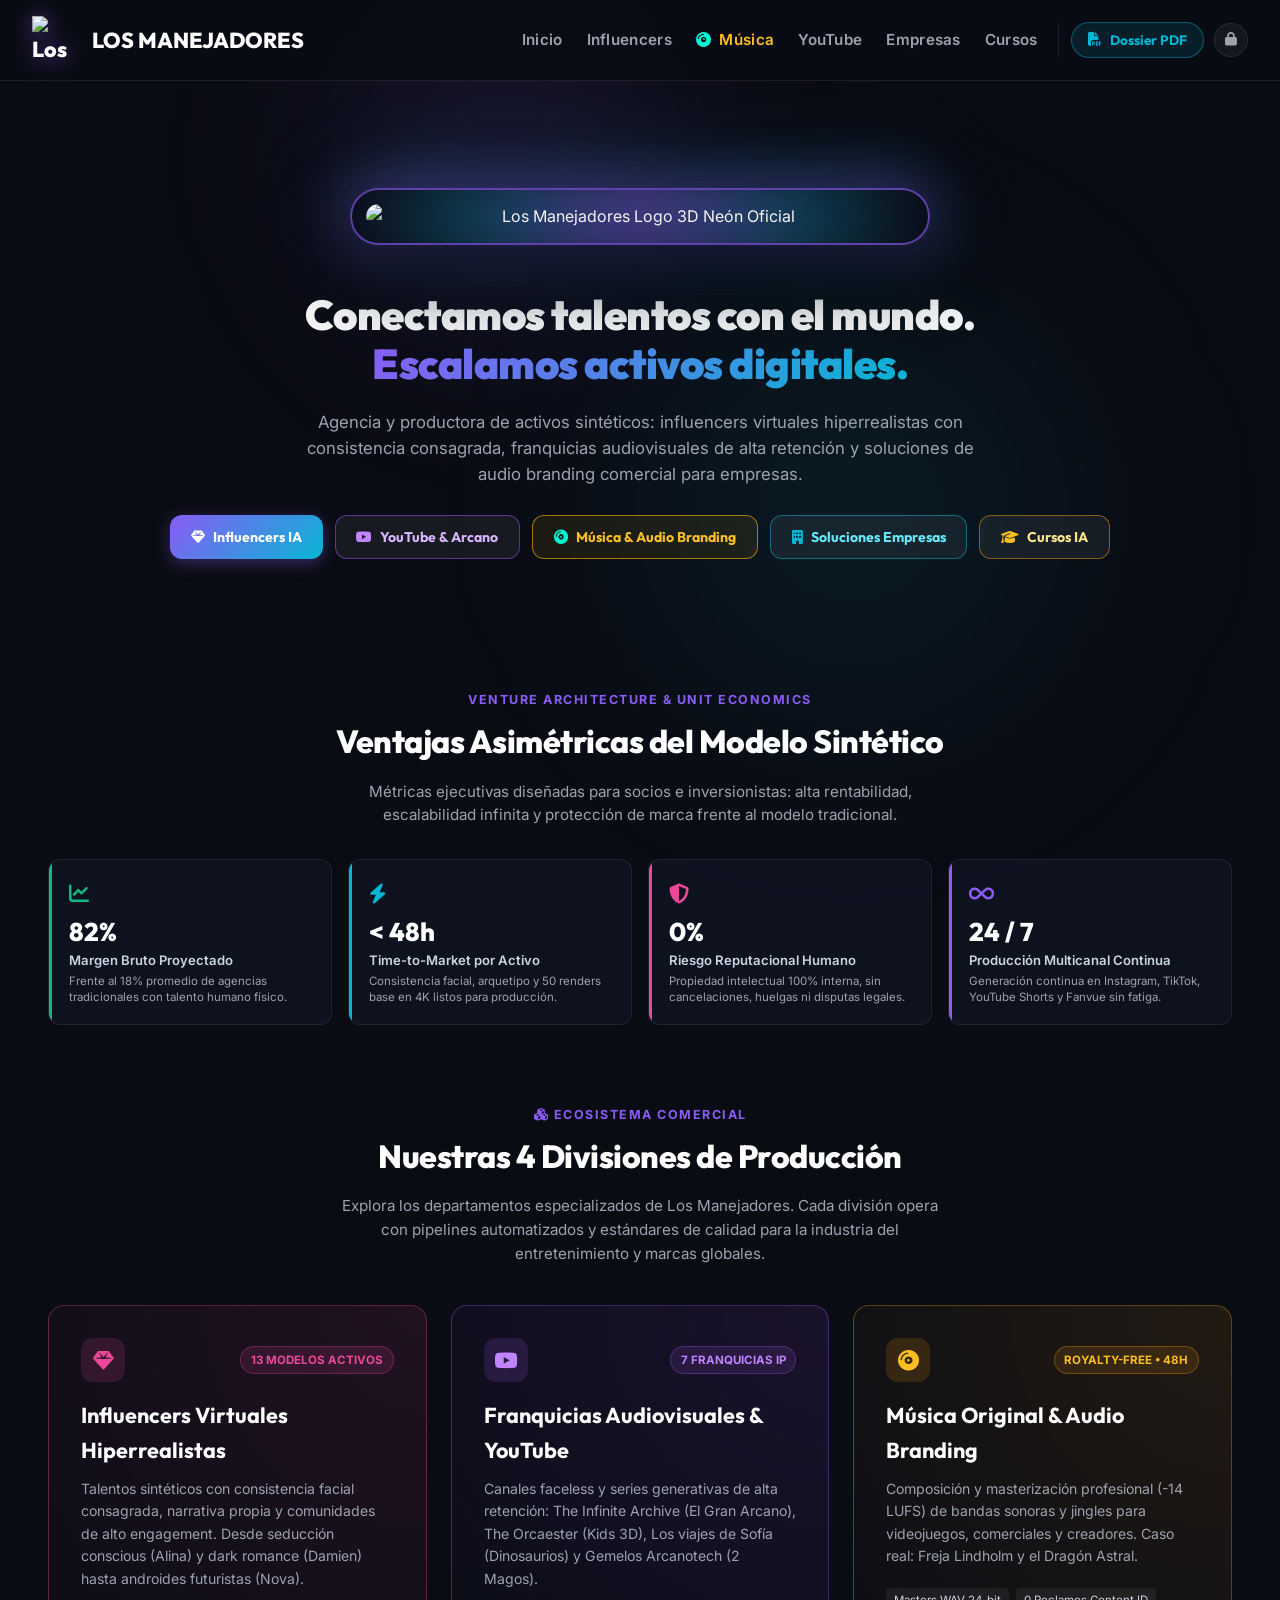
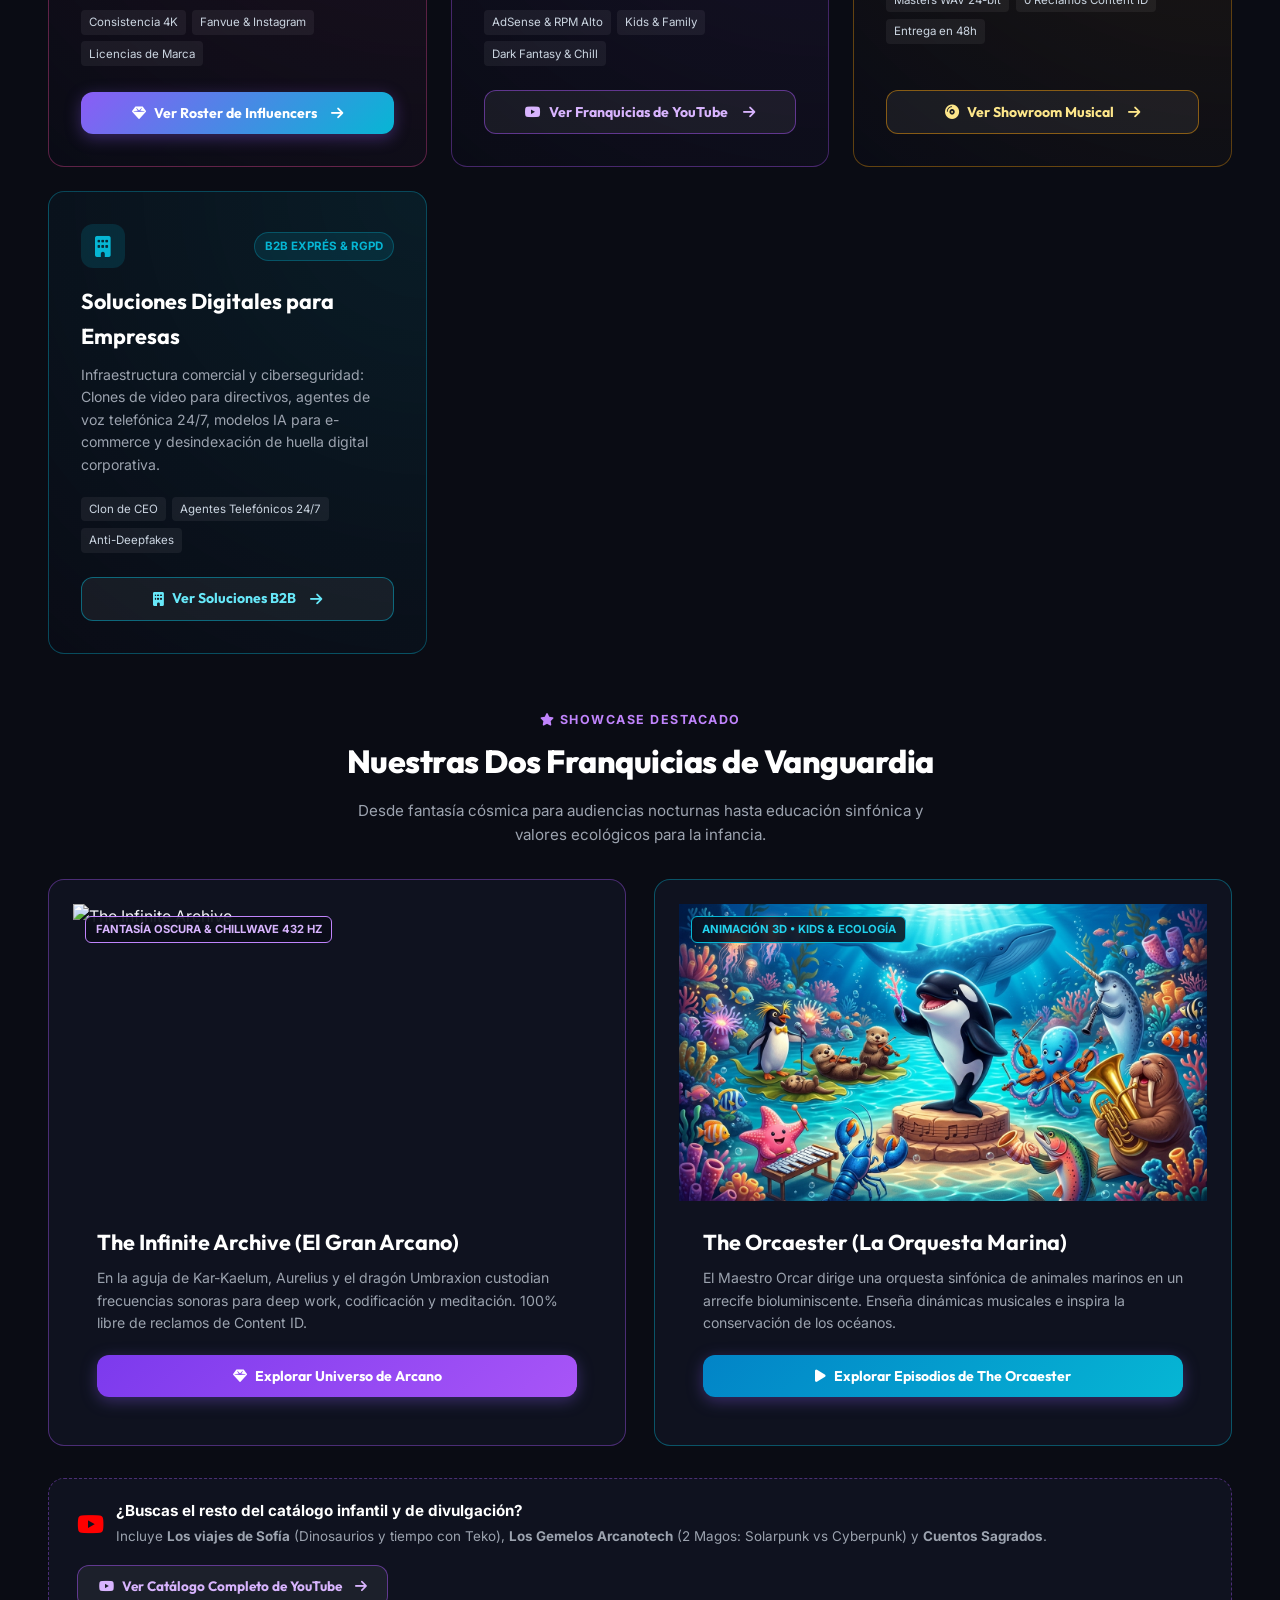
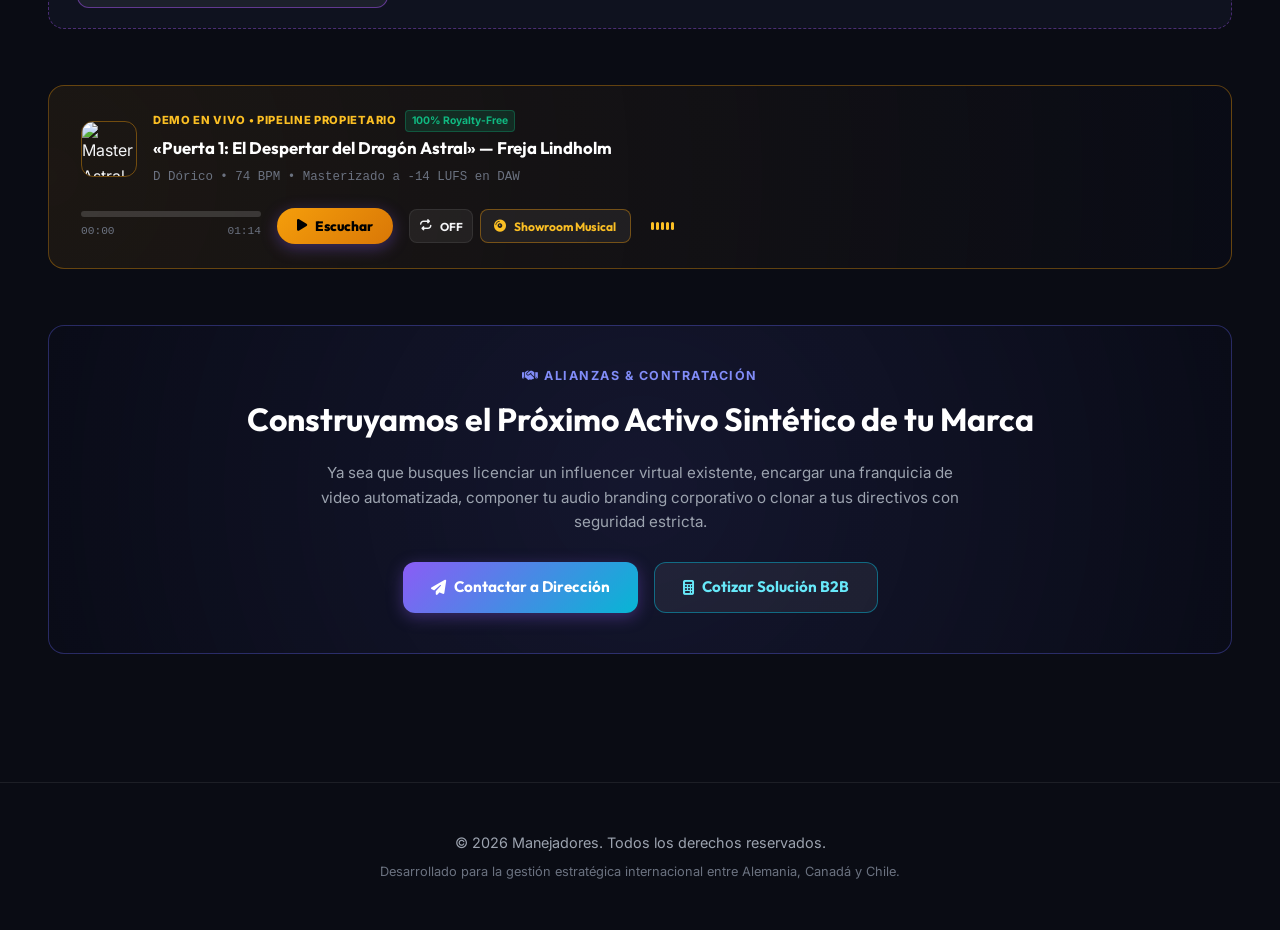
==== commit 367d72c7: "refactor: simplify landing page into executive gateway showroom" ====
--- a/index.html
+++ b/index.html
@@ -22,7 +22,7 @@
   <link rel="apple-touch-icon" href="favicon.png?v=4">
   
   <!-- CSS Stylesheet -->
-  <link rel="stylesheet" href="styles.css?v=20261018_v3">
+  <link rel="stylesheet" href="styles.css?v=20261018_v4">
 </head>
 <body>
 
@@ -68,15 +68,15 @@
   </main>
 
     <!-- =================================================================== -->
-  <!-- VISTA PÚBLICA PRINCIPAL (LANDING SHOWROOM CON LO MEJOR DE TODO)     -->
+  <!-- =================================================================== -->
+  <!-- VISTA PÚBLICA PRINCIPAL (LANDING SHOWROOM EJECUTIVO Y MINIMALISTA) -->
   <!-- =================================================================== -->
   <main id="view-public" class="mode-view active-view">
     
-    <!-- Hero Section -->
+    <!-- 1. Hero Section -->
     <section class="hero" id="home">
       <div class="hero-content">
-        
-        <!-- Large Glowing Brand Showcase (El Play Modular 3D Neón) -->
+        <!-- Glowing Brand Showcase (El Play Modular 3D Neón) -->
         <div class="hero-brand-showcase">
           <div class="hero-logo-wrapper">
             <div class="hero-logo-glow"></div>
@@ -89,19 +89,19 @@
           <span class="gradient-text">Escalamos activos digitales.</span>
         </h1>
         <p class="hero-lead">
-          Desarrollamos y comercializamos influencers virtuales hiperrealistas con consistencia consagrada, canales faceless de YouTube y soluciones de audio branding y producción comercial para empresas.
+          Agencia y productora de activos sintéticos: influencers virtuales hiperrealistas con consistencia consagrada, franquicias audiovisuales de alta retención y soluciones de audio branding comercial para empresas.
         </p>
         
         <!-- Acceso Rápido a Secciones Principales -->
-        <div class="hero-actions" style="margin-top: 1.5rem; display: flex; flex-wrap: gap; gap: 0.75rem; justify-content: center;">
+        <div class="hero-actions" style="margin-top: 1.5rem; display: flex; flex-wrap: wrap; gap: 0.75rem; justify-content: center;">
           <a href="#roster" onclick="navigateRoute('#roster')" class="btn btn-primary">
             <i class="fa-solid fa-gem"></i> Influencers IA
           </a>
+          <a href="#youtube" onclick="navigateRoute('#youtube')" class="btn btn-secondary" style="border-color: rgba(168, 85, 247, 0.5); color: #d8b4fe;">
+            <i class="fa-brands fa-youtube" style="color: #c084fc;"></i> YouTube & Arcano
+          </a>
           <a href="#musica" onclick="navigateRoute('#musica')" class="btn btn-secondary" style="border-color: rgba(255, 183, 3, 0.6); color: #fbbf24; background: rgba(255, 183, 3, 0.08);">
             <i class="fa-solid fa-compact-disc" style="color: #00f5d4;"></i> Música & Audio Branding
-          </a>
-          <a href="#youtube" onclick="navigateRoute('#youtube')" class="btn btn-secondary" style="border-color: rgba(168, 85, 247, 0.5); color: #d8b4fe;">
-            <i class="fa-brands fa-youtube" style="color: #c084fc;"></i> YouTube & Arcano
           </a>
           <a href="#empresas" onclick="navigateRoute('#empresas')" class="btn btn-secondary" style="border-color: rgba(6, 182, 212, 0.5); color: #67e8f9;">
             <i class="fa-solid fa-building" style="color: var(--cyan);"></i> Soluciones Empresas
@@ -113,13 +113,13 @@
       </div>
     </section>
 
-    <!-- Executive Snapshot & Unit Economics -->
-    <section id="executive-snapshot" class="section" style="padding-top: 2rem; padding-bottom: 2rem;">
-      <div class="section-header">
+    <!-- 2. Executive Snapshot & Unit Economics -->
+    <section id="executive-snapshot" class="section" style="padding-top: 1.5rem; padding-bottom: 2rem;">
+      <div class="section-header" style="margin-bottom: 2rem;">
         <span class="section-subtitle">Venture Architecture & Unit Economics</span>
-        <h2 class="section-title">Rentabilidad & Escalabilidad de la Agencia</h2>
+        <h2 class="section-title">Ventajas Asimétricas del Modelo Sintético</h2>
         <p class="section-description">
-          Métricas ejecutivas diseñadas para socios e inversionistas: ventajas asimétricas de los activos generados por IA frente al modelo tradicional.
+          Métricas ejecutivas diseñadas para socios e inversionistas: alta rentabilidad, escalabilidad infinita y protección de marca frente al modelo tradicional.
         </p>
       </div>
 
@@ -154,739 +154,295 @@
       </div>
     </section>
 
-    <!-- LANDING SHOWCASE 1: INFLUENCERS IA -->
-    <section class="section" style="padding-top: 1rem;">
-      <div class="section-header">
-        <span class="section-subtitle">Catálogo Comercial & Licenciamiento</span>
-        <h2 class="section-title">Lo Mejor de Nuestros Influencers IA</h2>
+    <!-- 3. Los 4 Pilares de la Agencia (Core Verticals Gateway) -->
+    <section class="section" style="padding-top: 1.5rem; padding-bottom: 2.5rem;">
+      <div class="section-header" style="margin-bottom: 2.5rem;">
+        <span class="section-subtitle"><i class="fa-solid fa-cubes"></i> Ecosistema Comercial</span>
+        <h2 class="section-title">Nuestras 4 Divisiones de Producción</h2>
         <p class="section-description">
-          Activos virtuales hiperrealistas con consistencia facial consagrada, listos para campañas publicitarias, acuerdos de marca y suscripción VIP.
+          Explora los departamentos especializados de Los Manejadores. Cada división opera con pipelines automatizados y estándares de calidad para la industria del entretenimiento y marcas globales.
         </p>
       </div>
 
-      <div class="roster-grid">
-        <!-- Alina Van Dijk -->
-        <div class="glass-card influencer-card" style="border-color: rgba(239, 68, 68, 0.4);">
-          <div class="influencer-img-wrapper">
-            <img src="alina_avatar.png" alt="Alina Van Dijk" class="influencer-img" loading="lazy">
-            <span class="influencer-badge" style="color: #f87171; border-color: #ef4444; background: rgba(239, 68, 68, 0.15);">
-              <i class="fa-solid fa-fire"></i> Activo Certificado • Adulto VIP
+      <div style="display: grid; grid-template-columns: repeat(auto-fit, minmax(280px, 1fr)); gap: 1.5rem;">
+        
+        <!-- División 1: Influencers IA -->
+        <div class="glass-card" style="padding: 2rem; border-color: rgba(236, 72, 153, 0.35); display: flex; flex-direction: column; justify-content: space-between; position: relative; overflow: hidden; background: radial-gradient(circle at top right, rgba(236, 72, 153, 0.1) 0%, rgba(10, 12, 22, 0.95) 100%);">
+          <div>
+            <div style="display: flex; justify-content: space-between; align-items: center; margin-bottom: 1rem;">
+              <div style="width: 44px; height: 44px; border-radius: 12px; background: rgba(236, 72, 153, 0.15); color: var(--pink); display: flex; align-items: center; justify-content: center; font-size: 1.3rem;">
+                <i class="fa-solid fa-gem"></i>
+              </div>
+              <span style="font-size: 0.72rem; font-weight: 700; color: var(--pink); background: rgba(236, 72, 153, 0.12); padding: 0.25rem 0.6rem; border-radius: 20px; border: 1px solid rgba(236, 72, 153, 0.3);">
+                13 MODELOS ACTIVOS
+              </span>
+            </div>
+            <h3 style="font-family: var(--font-heading); font-size: 1.35rem; color: #fff; margin-bottom: 0.65rem;">
+              Influencers Virtuales Hiperrealistas
+            </h3>
+            <p style="color: var(--text-muted); font-size: 0.88rem; line-height: 1.6; margin-bottom: 1.25rem;">
+              Talentos sintéticos con consistencia facial consagrada, narrativa propia y comunidades de alto engagement. Desde seducción conscious (Alina) y dark romance (Damien) hasta androides futuristas (Nova).
+            </p>
+            <div style="display: flex; gap: 0.4rem; flex-wrap: wrap; margin-bottom: 1.5rem;">
+              <span style="font-size: 0.72rem; color: #cbd5e1; background: rgba(255,255,255,0.06); padding: 0.2rem 0.5rem; border-radius: 4px;">Consistencia 4K</span>
+              <span style="font-size: 0.72rem; color: #cbd5e1; background: rgba(255,255,255,0.06); padding: 0.2rem 0.5rem; border-radius: 4px;">Fanvue & Instagram</span>
+              <span style="font-size: 0.72rem; color: #cbd5e1; background: rgba(255,255,255,0.06); padding: 0.2rem 0.5rem; border-radius: 4px;">Licencias de Marca</span>
+            </div>
+          </div>
+          <a href="#roster" onclick="navigateRoute('#roster')" class="btn btn-primary" style="justify-content: center; width: 100%;">
+            <i class="fa-solid fa-gem"></i> Ver Roster de Influencers <i class="fa-solid fa-arrow-right" style="margin-left: 0.4rem;"></i>
+          </a>
+        </div>
+
+        <!-- División 2: YouTube & Arcano -->
+        <div class="glass-card" style="padding: 2rem; border-color: rgba(168, 85, 247, 0.35); display: flex; flex-direction: column; justify-content: space-between; position: relative; overflow: hidden; background: radial-gradient(circle at top right, rgba(168, 85, 247, 0.1) 0%, rgba(10, 12, 22, 0.95) 100%);">
+          <div>
+            <div style="display: flex; justify-content: space-between; align-items: center; margin-bottom: 1rem;">
+              <div style="width: 44px; height: 44px; border-radius: 12px; background: rgba(168, 85, 247, 0.15); color: #c084fc; display: flex; align-items: center; justify-content: center; font-size: 1.3rem;">
+                <i class="fa-brands fa-youtube"></i>
+              </div>
+              <span style="font-size: 0.72rem; font-weight: 700; color: #c084fc; background: rgba(168, 85, 247, 0.12); padding: 0.25rem 0.6rem; border-radius: 20px; border: 1px solid rgba(168, 85, 247, 0.3);">
+                7 FRANQUICIAS IP
+              </span>
+            </div>
+            <h3 style="font-family: var(--font-heading); font-size: 1.35rem; color: #fff; margin-bottom: 0.65rem;">
+              Franquicias Audiovisuales & YouTube
+            </h3>
+            <p style="color: var(--text-muted); font-size: 0.88rem; line-height: 1.6; margin-bottom: 1.25rem;">
+              Canales faceless y series generativas de alta retención: The Infinite Archive (El Gran Arcano), The Orcaester (Kids 3D), Los viajes de Sofía (Dinosaurios) y Gemelos Arcanotech (2 Magos).
+            </p>
+            <div style="display: flex; gap: 0.4rem; flex-wrap: wrap; margin-bottom: 1.5rem;">
+              <span style="font-size: 0.72rem; color: #cbd5e1; background: rgba(255,255,255,0.06); padding: 0.2rem 0.5rem; border-radius: 4px;">AdSense & RPM Alto</span>
+              <span style="font-size: 0.72rem; color: #cbd5e1; background: rgba(255,255,255,0.06); padding: 0.2rem 0.5rem; border-radius: 4px;">Kids & Family</span>
+              <span style="font-size: 0.72rem; color: #cbd5e1; background: rgba(255,255,255,0.06); padding: 0.2rem 0.5rem; border-radius: 4px;">Dark Fantasy & Chill</span>
+            </div>
+          </div>
+          <a href="#youtube" onclick="navigateRoute('#youtube')" class="btn btn-secondary" style="justify-content: center; width: 100%; border-color: rgba(168, 85, 247, 0.5); color: #d8b4fe;">
+            <i class="fa-brands fa-youtube"></i> Ver Franquicias de YouTube <i class="fa-solid fa-arrow-right" style="margin-left: 0.4rem;"></i>
+          </a>
+        </div>
+
+        <!-- División 3: Música & Audio Branding -->
+        <div class="glass-card" style="padding: 2rem; border-color: rgba(245, 158, 11, 0.35); display: flex; flex-direction: column; justify-content: space-between; position: relative; overflow: hidden; background: radial-gradient(circle at top right, rgba(245, 158, 11, 0.1) 0%, rgba(10, 12, 22, 0.95) 100%);">
+          <div>
+            <div style="display: flex; justify-content: space-between; align-items: center; margin-bottom: 1rem;">
+              <div style="width: 44px; height: 44px; border-radius: 12px; background: rgba(245, 158, 11, 0.15); color: #fbbf24; display: flex; align-items: center; justify-content: center; font-size: 1.3rem;">
+                <i class="fa-solid fa-compact-disc"></i>
+              </div>
+              <span style="font-size: 0.72rem; font-weight: 700; color: #fbbf24; background: rgba(245, 158, 11, 0.12); padding: 0.25rem 0.6rem; border-radius: 20px; border: 1px solid rgba(245, 158, 11, 0.3);">
+                ROYALTY-FREE • 48H
+              </span>
+            </div>
+            <h3 style="font-family: var(--font-heading); font-size: 1.35rem; color: #fff; margin-bottom: 0.65rem;">
+              Música Original & Audio Branding
+            </h3>
+            <p style="color: var(--text-muted); font-size: 0.88rem; line-height: 1.6; margin-bottom: 1.25rem;">
+              Composición y masterización profesional (-14 LUFS) de bandas sonoras y jingles para videojuegos, comerciales y creadores. Caso real: Freja Lindholm y el Dragón Astral.
+            </p>
+            <div style="display: flex; gap: 0.4rem; flex-wrap: wrap; margin-bottom: 1.5rem;">
+              <span style="font-size: 0.72rem; color: #cbd5e1; background: rgba(255,255,255,0.06); padding: 0.2rem 0.5rem; border-radius: 4px;">Masters WAV 24-bit</span>
+              <span style="font-size: 0.72rem; color: #cbd5e1; background: rgba(255,255,255,0.06); padding: 0.2rem 0.5rem; border-radius: 4px;">0 Reclamos Content ID</span>
+              <span style="font-size: 0.72rem; color: #cbd5e1; background: rgba(255,255,255,0.06); padding: 0.2rem 0.5rem; border-radius: 4px;">Entrega en 48h</span>
+            </div>
+          </div>
+          <a href="#musica" onclick="navigateRoute('#musica')" class="btn btn-secondary" style="justify-content: center; width: 100%; border-color: rgba(245, 158, 11, 0.5); color: #fde68a;">
+            <i class="fa-solid fa-compact-disc"></i> Ver Showroom Musical <i class="fa-solid fa-arrow-right" style="margin-left: 0.4rem;"></i>
+          </a>
+        </div>
+
+        <!-- División 4: Soluciones B2B Empresas -->
+        <div class="glass-card" style="padding: 2rem; border-color: rgba(6, 182, 212, 0.35); display: flex; flex-direction: column; justify-content: space-between; position: relative; overflow: hidden; background: radial-gradient(circle at top right, rgba(6, 182, 212, 0.1) 0%, rgba(10, 12, 22, 0.95) 100%);">
+          <div>
+            <div style="display: flex; justify-content: space-between; align-items: center; margin-bottom: 1rem;">
+              <div style="width: 44px; height: 44px; border-radius: 12px; background: rgba(6, 182, 212, 0.15); color: var(--cyan); display: flex; align-items: center; justify-content: center; font-size: 1.3rem;">
+                <i class="fa-solid fa-building"></i>
+              </div>
+              <span style="font-size: 0.72rem; font-weight: 700; color: var(--cyan); background: rgba(6, 182, 212, 0.12); padding: 0.25rem 0.6rem; border-radius: 20px; border: 1px solid rgba(6, 182, 212, 0.3);">
+                B2B EXPRÉS &amp; RGPD
+              </span>
+            </div>
+            <h3 style="font-family: var(--font-heading); font-size: 1.35rem; color: #fff; margin-bottom: 0.65rem;">
+              Soluciones Digitales para Empresas
+            </h3>
+            <p style="color: var(--text-muted); font-size: 0.88rem; line-height: 1.6; margin-bottom: 1.25rem;">
+              Infraestructura comercial y ciberseguridad: Clones de video para directivos, agentes de voz telefónica 24/7, modelos IA para e-commerce y desindexación de huella digital corporativa.
+            </p>
+            <div style="display: flex; gap: 0.4rem; flex-wrap: wrap; margin-bottom: 1.5rem;">
+              <span style="font-size: 0.72rem; color: #cbd5e1; background: rgba(255,255,255,0.06); padding: 0.2rem 0.5rem; border-radius: 4px;">Clon de CEO</span>
+              <span style="font-size: 0.72rem; color: #cbd5e1; background: rgba(255,255,255,0.06); padding: 0.2rem 0.5rem; border-radius: 4px;">Agentes Telefónicos 24/7</span>
+              <span style="font-size: 0.72rem; color: #cbd5e1; background: rgba(255,255,255,0.06); padding: 0.2rem 0.5rem; border-radius: 4px;">Anti-Deepfakes</span>
+            </div>
+          </div>
+          <a href="#empresas" onclick="navigateRoute('#empresas')" class="btn btn-secondary" style="justify-content: center; width: 100%; border-color: rgba(6, 182, 212, 0.5); color: #67e8f9;">
+            <i class="fa-solid fa-building"></i> Ver Soluciones B2B <i class="fa-solid fa-arrow-right" style="margin-left: 0.4rem;"></i>
+          </a>
+        </div>
+
+      </div>
+    </section>
+
+    <!-- 4. Destacado Curado: Los Universos IP Más Ambiciosos -->
+    <section class="section" style="padding-top: 1rem; padding-bottom: 2.5rem;">
+      <div class="section-header" style="margin-bottom: 2rem;">
+        <span class="section-subtitle" style="color: #c084fc;"><i class="fa-solid fa-star"></i> Showcase Destacado</span>
+        <h2 class="section-title">Nuestras Dos Franquicias de Vanguardia</h2>
+        <p class="section-description">
+          Desde fantasía cósmica para audiencias nocturnas hasta educación sinfónica y valores ecológicos para la infancia.
+        </p>
+      </div>
+
+      <div style="display: grid; grid-template-columns: repeat(auto-fit, minmax(320px, 1fr)); gap: 1.75rem; margin-bottom: 2rem;">
+        
+        <!-- Franquicia 1: The Infinite Archive -->
+        <div class="glass-card" style="border-color: rgba(168, 85, 247, 0.4); overflow: hidden; display: flex; flex-direction: column;">
+          <div style="position: relative; aspect-ratio: 16 / 9; overflow: hidden;">
+            <img src="arcano_tower_window.jpg" alt="The Infinite Archive" style="width: 100%; height: 100%; object-fit: cover;" loading="lazy">
+            <span style="position: absolute; top: 0.75rem; left: 0.75rem; background: rgba(10,12,24,0.85); backdrop-filter: blur(6px); border: 1px solid #c084fc; color: #d8b4fe; font-size: 0.7rem; font-weight: 700; padding: 0.25rem 0.6rem; border-radius: 6px;">
+              FANTASÍA OSCURA & CHILLWAVE 432 HZ
             </span>
           </div>
-          <div class="influencer-info">
-            <h3 class="influencer-name">Alina Van Dijk</h3>
-            <span class="influencer-niche" style="color: #f87171;"><i class="fa-solid fa-fire"></i> Seducción Psicológica & Erotismo</span>
-            <p class="influencer-desc">28 años. Barcelona/Tulum. Erotismo consciente, fetiches sin tabúes y dominación psicológica. Alto ticket y retención en Fanvue VIP.</p>
-            <div style="display: flex; gap: 0.5rem; margin-top: 0.75rem;">
-              <a href="#influencer/alina" class="btn btn-primary influencer-btn" style="flex: 1; justify-content: center;">
-                <i class="fa-solid fa-arrow-right"></i> Ver Ficha de Producto
+          <div style="padding: 1.5rem; display: flex; flex-direction: column; flex-grow: 1; justify-content: space-between;">
+            <div>
+              <h3 style="font-family: var(--font-heading); font-size: 1.35rem; color: #fff; margin-bottom: 0.5rem;">
+                The Infinite Archive (El Gran Arcano)
+              </h3>
+              <p style="color: var(--text-muted); font-size: 0.88rem; line-height: 1.6; margin-bottom: 1.25rem;">
+                En la aguja de Kar-Kaelum, Aurelius y el dragón Umbraxion custodian frecuencias sonoras para deep work, codificación y meditación. 100% libre de reclamos de Content ID.
+              </p>
+            </div>
+            <a href="#channel/arcano" onclick="navigateRoute('#channel/arcano')" class="btn btn-primary" style="justify-content: center; background: linear-gradient(135deg, #7c3aed, #a855f7); border: none;">
+              <i class="fa-solid fa-gem"></i> Explorar Universo de Arcano
+            </a>
+          </div>
+        </div>
+
+        <!-- Franquicia 2: The Orcaester -->
+        <div class="glass-card" style="border-color: rgba(6, 182, 212, 0.4); overflow: hidden; display: flex; flex-direction: column;">
+          <div style="position: relative; aspect-ratio: 16 / 9; overflow: hidden;">
+            <img src="the_orcaester_thumb.jpg" alt="The Orcaester" style="width: 100%; height: 100%; object-fit: cover;" loading="lazy">
+            <span style="position: absolute; top: 0.75rem; left: 0.75rem; background: rgba(10,12,24,0.85); backdrop-filter: blur(6px); border: 1px solid #06b6d4; color: #22d3ee; font-size: 0.7rem; font-weight: 700; padding: 0.25rem 0.6rem; border-radius: 6px;">
+              ANIMACIÓN 3D • KIDS & ECOLOGÍA
+            </span>
+          </div>
+          <div style="padding: 1.5rem; display: flex; flex-direction: column; flex-grow: 1; justify-content: space-between;">
+            <div>
+              <h3 style="font-family: var(--font-heading); font-size: 1.35rem; color: #fff; margin-bottom: 0.5rem;">
+                The Orcaester (La Orquesta Marina)
+              </h3>
+              <p style="color: var(--text-muted); font-size: 0.88rem; line-height: 1.6; margin-bottom: 1.25rem;">
+                El Maestro Orcar dirige una orquesta sinfónica de animales marinos en un arrecife bioluminiscente. Enseña dinámicas musicales e inspira la conservación de los océanos.
+              </p>
+            </div>
+            <a href="#channel/orcaester" onclick="navigateRoute('#channel/orcaester')" class="btn btn-primary" style="justify-content: center; background: linear-gradient(135deg, #0284c7, #06b6d4); border: none;">
+              <i class="fa-solid fa-play"></i> Explorar Episodios de The Orcaester
+            </a>
+          </div>
+        </div>
+
+      </div>
+
+      <!-- Barra de acceso rápido a los universos restantes de YouTube -->
+      <div class="glass-card" style="padding: 1.25rem 1.75rem; border: 1px dashed rgba(168, 85, 247, 0.4); display: flex; justify-content: space-between; align-items: center; flex-wrap: wrap; gap: 1rem;">
+        <div style="display: flex; align-items: center; gap: 0.75rem;">
+          <i class="fa-brands fa-youtube" style="color: #ff0000; font-size: 1.5rem;"></i>
+          <div>
+            <strong style="color: #fff; font-size: 0.95rem; display: block;">¿Buscas el resto del catálogo infantil y de divulgación?</strong>
+            <span style="color: var(--text-muted); font-size: 0.84rem;">
+              Incluye <strong>Los viajes de Sofía</strong> (Dinosaurios y tiempo con Teko), <strong>Los Gemelos Arcanotech</strong> (2 Magos: Solarpunk vs Cyberpunk) y <strong>Cuentos Sagrados</strong>.
+            </span>
+          </div>
+        </div>
+        <a href="#youtube" onclick="navigateRoute('#youtube')" class="btn btn-secondary" style="font-size: 0.85rem; border-color: rgba(168, 85, 247, 0.5); color: #d8b4fe;">
+          <i class="fa-brands fa-youtube"></i> Ver Catálogo Completo de YouTube <i class="fa-solid fa-arrow-right" style="margin-left: 0.3rem;"></i>
+        </a>
+      </div>
+    </section>
+
+    <!-- 5. Mini-Player de Audio Comercial en Vivo -->
+    <section class="section" style="padding-top: 1rem; padding-bottom: 2.5rem;">
+      <div class="glass-card" style="padding: 1.5rem 2rem; border: 1px solid rgba(245, 158, 11, 0.35); background: radial-gradient(circle at left, rgba(245, 158, 11, 0.08) 0%, rgba(10, 12, 22, 0.95) 100%);">
+        <div style="display: flex; justify-content: space-between; align-items: center; flex-wrap: wrap; gap: 1.25rem;">
+          
+          <!-- Portada y Título -->
+          <div style="display: flex; align-items: center; gap: 1rem;">
+            <div style="position: relative; width: 56px; height: 56px; border-radius: 12px; overflow: hidden; border: 1px solid rgba(245, 158, 11, 0.4); flex-shrink: 0;">
+              <img src="arcano_dragon.jpg" alt="Master Astral" style="width: 100%; height: 100%; object-fit: cover;">
+            </div>
+            <div>
+              <div style="display: flex; align-items: center; gap: 0.5rem; margin-bottom: 0.2rem;">
+                <span style="font-size: 0.7rem; font-weight: 800; color: #fbbf24; text-transform: uppercase; letter-spacing: 0.06em;">DEMO EN VIVO • PIPELINE PROPIETARIO</span>
+                <span style="background: rgba(16, 185, 129, 0.15); border: 1px solid rgba(16, 185, 129, 0.3); color: var(--green); font-size: 0.65rem; font-weight: 700; padding: 0.1rem 0.4rem; border-radius: 4px;">100% Royalty-Free</span>
+              </div>
+              <h4 style="color: #fff; font-size: 1.05rem; margin: 0; font-family: var(--font-heading);">
+                «Puerta 1: El Despertar del Dragón Astral» — Freja Lindholm
+              </h4>
+              <span style="font-size: 0.78rem; color: var(--text-dim); font-family: monospace;">D Dórico • 74 BPM • Masterizado a -14 LUFS en DAW</span>
+            </div>
+          </div>
+
+          <!-- Controles y Tiempo -->
+          <div style="display: flex; align-items: center; gap: 1rem; flex-wrap: wrap;">
+            
+            <!-- Barra de Progreso y Tiempo -->
+            <div style="width: 180px;">
+              <div id="landing-audio-progress-wrap" style="height: 6px; background: rgba(255,255,255,0.15); border-radius: 3px; cursor: pointer; position: relative; overflow: hidden; margin-bottom: 0.35rem;" onclick="seekLandingAudio(event)">
+                <div id="landing-audio-progress-bar" style="height: 100%; width: 0%; background: linear-gradient(90deg, #f59e0b, #00f5d4); border-radius: 3px; transition: width 0.1s linear;"></div>
+              </div>
+              <div style="display: flex; justify-content: space-between; font-size: 0.7rem; color: var(--text-dim); font-family: monospace;">
+                <span id="landing-audio-cur">00:00</span>
+                <span id="landing-audio-dur">01:14</span>
+              </div>
+            </div>
+
+            <!-- Botón Play/Pause -->
+            <button id="btn-landing-play-freja" onclick="toggleLandingFrejaAudio()" class="btn btn-primary" style="background: linear-gradient(135deg, #f59e0b, #d97706); border: none; color: #000; font-weight: 800; font-size: 0.85rem; padding: 0.55rem 1.25rem; border-radius: 25px;">
+              <i id="landing-play-icon" class="fa-solid fa-play"></i> <span id="landing-play-text">Escuchar</span>
+            </button>
+
+            <!-- Loop & Descarga -->
+            <div style="display: flex; gap: 0.4rem;">
+              <button onclick="toggleLandingAudioLoop()" id="btn-landing-loop" class="btn btn-secondary btn-sm" title="Repetir pista en bucle" style="font-size: 0.72rem; padding: 0.4rem 0.6rem;">
+                <i class="fa-solid fa-repeat"></i> <span id="landing-loop-status">OFF</span>
+              </button>
+              <a href="#musica" onclick="navigateRoute('#musica')" class="btn btn-secondary btn-sm" style="font-size: 0.75rem; border-color: rgba(245, 158, 11, 0.4); color: #fbbf24;">
+                <i class="fa-solid fa-compact-disc"></i> Showroom Musical
               </a>
             </div>
-          </div>
-        </div>
-
-        <!-- Mr. X (Damien Vance) -->
-        <div class="glass-card influencer-card" style="border-color: rgba(99, 102, 241, 0.4);">
-          <div class="influencer-img-wrapper">
-            <img src="damien_avatar.jpg" alt="Mr. X (Damien Vance)" class="influencer-img" loading="lazy">
-            <span class="influencer-badge" style="color: #818cf8; border-color: #6366f1; background: rgba(99, 102, 241, 0.15);">
-              <i class="fa-solid fa-mask"></i> Identidad Protegida • Dark Romance & Poder
-            </span>
-          </div>
-          <div class="influencer-info">
-            <h3 class="influencer-name">Mr. X (Damien Vance)</h3>
-            <span class="influencer-niche" style="color: #818cf8;"><i class="fa-solid fa-book-open"></i> Dark Romance & Psicología del Deseo</span>
-            <p class="influencer-desc">34 años. Manhattan/LATAM. Autor anónimo de BookTok («The Author»), estratega corporativo y voz de barítono nocturna que aconseja a mujeres sobre su valor propio.</p>
-            <div style="display: flex; gap: 0.5rem; margin-top: 0.75rem;">
-              <a href="#influencer/damien" class="btn btn-primary influencer-btn" style="flex: 1; justify-content: center;">
-                <i class="fa-solid fa-arrow-right"></i> Ver Ficha de Producto
-              </a>
-            </div>
-          </div>
-        </div>
-
-        <!-- Nova (Unidad NV-01) -->
-        <div class="glass-card influencer-card" style="border-color: rgba(6, 182, 212, 0.4);">
-          <div class="influencer-img-wrapper">
-            <img src="nova_avatar.jpg" alt="Nova (Unidad NV-01)" class="influencer-img" loading="lazy">
-            <span class="influencer-badge" style="color: var(--cyan); border-color: var(--cyan); background: rgba(6, 182, 212, 0.15);">
-              <i class="fa-solid fa-robot"></i> Robótica Real • Androide Autónoma
-            </span>
-          </div>
-          <div class="influencer-info">
-            <h3 class="influencer-name">Nova (Unidad NV-01)</h3>
-            <span class="influencer-niche" style="color: var(--cyan);"><i class="fa-solid fa-robot"></i> Androide Real & Cultura Tech Urbana</span>
-            <p class="influencer-desc">Modelo 2026. Shanghái. Gynoide física con piel de silicona médica, cuello biomecánico y chasis ergonómico. Documenta la interacción humano-robot en ciudades futuristas.</p>
-            <div style="display: flex; gap: 0.5rem; margin-top: 0.75rem;">
-              <a href="#influencer/nova" class="btn btn-primary influencer-btn" style="flex: 1; justify-content: center;">
-                <i class="fa-solid fa-arrow-right"></i> Ver Ficha de Producto
-              </a>
-            </div>
-          </div>
-        </div>
-      </div>
-
-      <div style="text-align: center; margin-top: 2rem;">
-        <a href="#roster" class="btn btn-primary" style="font-size: 1rem; padding: 0.85rem 2rem; box-shadow: 0 0 25px rgba(139, 92, 246, 0.35);">
-          <i class="fa-solid fa-gem"></i> Explorar Catálogo Completo de Influencers (13 Modelos) <i class="fa-solid fa-arrow-right"></i>
-        </a>
+
+            <!-- Waveform animada oculta o discreta -->
+            <div class="audio-wave-container" id="landing-wave-container" style="display: flex; gap: 2px;">
+              <div class="audio-wave-bar"></div>
+              <div class="audio-wave-bar"></div>
+              <div class="audio-wave-bar"></div>
+              <div class="audio-wave-bar"></div>
+              <div class="audio-wave-bar"></div>
+            </div>
+
+          </div>
+
+        </div>
+        <!-- Elemento de audio real -->
+        <audio id="landing-freja-audio" src="puerta_1_dragon_astral.m4a" preload="auto"></audio>
       </div>
     </section>
 
-    <!-- LANDING SHOWCASE 2: YOUTUBE & EL GRAN ARCANO -->
-    <section class="section" style="padding-top: 2rem;">
-      <div class="section-header">
-        <span class="section-subtitle" style="color: #a855f7;"><i class="fa-brands fa-youtube"></i> Producción Automatizada & Universos IP</span>
-        <h2 class="section-title">The Infinite Archive & Canales Faceless de YouTube</h2>
-        <p class="section-description">
-          Franquicias audiovisuales de alta retención generadas con IA. Modelos listos para monetización diversificada vía AdSense, patrocinios B2B y licencias de IP.
+    <!-- 6. Executive Contact & Partner CTA Banner -->
+    <section class="section" style="padding-top: 1rem; padding-bottom: 3rem;">
+      <div class="glass-card" style="padding: 2.5rem; text-align: center; border-color: rgba(99, 102, 241, 0.35); background: radial-gradient(circle at center, rgba(99, 102, 241, 0.12) 0%, rgba(10, 12, 24, 0.98) 100%);">
+        <span class="section-subtitle" style="color: #818cf8;"><i class="fa-solid fa-handshake"></i> Alianzas &amp; Contratación</span>
+        <h2 style="font-family: var(--font-heading); font-size: 2rem; color: #fff; margin: 0.5rem 0 1rem 0;">
+          Construyamos el Próximo Activo Sintético de tu Marca
+        </h2>
+        <p style="color: var(--text-muted); max-width: 650px; margin: 0 auto 1.75rem auto; font-size: 0.95rem; line-height: 1.6;">
+          Ya sea que busques licenciar un influencer virtual existente, encargar una franquicia de video automatizada, componer tu audio branding corporativo o clonar a tus directivos con seguridad estricta.
         </p>
-      </div>
-
-      <!-- Feature Card: The Infinite Archive Highlight -->
-      <div class="glass-card" style="border: 1px solid rgba(168, 85, 247, 0.45); background: radial-gradient(circle at top right, rgba(168, 85, 247, 0.15) 0%, rgba(10, 12, 22, 0.95) 100%); padding: 2.2rem; border-radius: var(--radius-lg); margin-bottom: 2rem; position: relative; overflow: hidden;">
-        <div style="display: grid; grid-template-columns: repeat(auto-fit, minmax(300px, 1fr)); gap: 2rem; align-items: center;">
-          <div style="position: relative; border-radius: 12px; overflow: hidden; aspect-ratio: 16 / 9; box-shadow: 0 10px 30px rgba(0,0,0,0.7); border: 1px solid rgba(168, 85, 247, 0.3);">
-            <img src="arcano_tower_window.jpg" alt="The Infinite Archive" style="width: 100%; height: 100%; object-fit: cover;" loading="lazy">
-            <span style="position: absolute; top: 0.75rem; left: 0.75rem; background: rgba(10,12,24,0.85); backdrop-filter: blur(8px); border: 1px solid #22d3ee; color: #22d3ee; font-size: 0.72rem; font-weight: 700; padding: 0.3rem 0.65rem; border-radius: 6px;">
-              <i class="fa-solid fa-gem"></i> UNIVERSO PROPIETARIO • THE INFINITE ARCHIVE
-            </span>
-          </div>
-          <div>
-            <div class="detail-badge" style="background: rgba(168, 85, 247, 0.2); color: #c084fc; border-color: rgba(168, 85, 247, 0.4); margin-bottom: 0.75rem; font-size: 0.75rem;">
-              FANTASÍA OSCURA & CHILLWAVE LO-FI • 432 HZ
-            </div>
-            <h3 style="font-family: var(--font-heading); font-size: 1.85rem; color: #fff; margin-bottom: 0.75rem;">
-              The Infinite Archive (El Gran Arcano)
-            </h3>
-            <p style="color: var(--text-muted); font-size: 0.95rem; line-height: 1.7; margin-bottom: 1.25rem;">
-              En la aguja de Kar-Kaelum, Aurelius Chronovoid y el dragón Umbraxion custodian frecuencias sonoras de civilizaciones perdidas. Un universo de relajación profunda y deep-work coding con 100% de música y visuales libres de reclamos de Content ID.
-            </p>
-            <div style="display: flex; gap: 0.75rem; flex-wrap: wrap;">
-              <a href="#channel/arcano" class="btn btn-primary" style="background: linear-gradient(135deg, #7c3aed, #a855f7); border: none;">
-                <i class="fa-solid fa-gem"></i> Ver Ficha del Producto & Bóveda
-              </a>
-              <a href="#youtube" class="btn btn-secondary" style="border-color: rgba(168, 85, 247, 0.5); color: #d8b4fe;">
-                <i class="fa-brands fa-youtube"></i> Ver Todos los Canales de YouTube
-              </a>
-            </div>
-          </div>
-        </div>
-      </div>
-
-      <!-- Feature Card 2: The Orcaester Highlight -->
-      <div class="glass-card" style="border: 1px solid rgba(6, 182, 212, 0.45); background: radial-gradient(circle at top right, rgba(6, 182, 212, 0.15) 0%, rgba(10, 12, 22, 0.95) 100%); padding: 2.2rem; border-radius: var(--radius-lg); margin-bottom: 2rem; position: relative; overflow: hidden;">
-        <div style="display: grid; grid-template-columns: repeat(auto-fit, minmax(300px, 1fr)); gap: 2rem; align-items: center;">
-          <div style="position: relative; border-radius: 12px; overflow: hidden; aspect-ratio: 16 / 9; box-shadow: 0 10px 30px rgba(0,0,0,0.7); border: 1px solid rgba(6, 182, 212, 0.35);">
-            <img src="the_orcaester_thumb.jpg" alt="The Orcaester" style="width: 100%; height: 100%; object-fit: cover;" loading="lazy">
-            <span style="position: absolute; top: 0.75rem; left: 0.75rem; background: rgba(10,12,24,0.85); backdrop-filter: blur(8px); border: 1px solid #06b6d4; color: #22d3ee; font-size: 0.72rem; font-weight: 700; padding: 0.3rem 0.65rem; border-radius: 6px;">
-              <i class="fa-solid fa-water"></i> NUEVA PRODUCCIÓN INFANTIL • 3D ANIMATION
-            </span>
-          </div>
-
-          <div>
-            <div style="display: flex; align-items: center; gap: 0.5rem; margin-bottom: 0.5rem;">
-              <span style="color: #22d3ee; font-size: 0.8rem; font-weight: 800; text-transform: uppercase; letter-spacing: 0.08em;">
-                Educación Musical & Consciencia Ecológica
-              </span>
-              <span style="background: rgba(16, 185, 129, 0.15); border: 1px solid rgba(16, 185, 129, 0.4); color: var(--green); font-size: 0.68rem; font-weight: 700; padding: 0.15rem 0.5rem; border-radius: 4px;">
-                Kids & Family
-              </span>
-            </div>
-            <h3 style="font-family: var(--font-heading); font-size: 1.8rem; color: #fff; margin-bottom: 0.75rem;">
-              The Orcaester (La Orquesta Marina)
-            </h3>
-            <p style="color: var(--text-muted); font-size: 0.95rem; line-height: 1.6; margin-bottom: 1.5rem;">
-              En un majestuoso arrecife submarino, el Maestro Orcar dirige una orquesta sinfónica de animales marinos (el pulpo, la morsa, las nutrias, el pingüino y el salmón). Enseña tempo, dinámicas forte/piano e instrumentos a niños mientras inspira la protección y limpieza de los océanos.
-            </p>
-            <div style="display: flex; gap: 0.75rem; flex-wrap: wrap;">
-              <a href="#channel/orcaester" class="btn btn-primary" style="background: linear-gradient(135deg, #0284c7, #06b6d4); border: none; box-shadow: 0 0 20px rgba(6,182,212,0.35);">
-                <i class="fa-solid fa-play"></i> Ver Ficha del Programa & Episodios
-              </a>
-              <a href="#youtube" class="btn btn-secondary" style="border-color: rgba(6, 182, 212, 0.5); color: #67e8f9;">
-                <i class="fa-brands fa-youtube"></i> Ver Todos los Canales de YouTube
-              </a>
-            </div>
-          </div>
-        </div>
-      </div>
-
-      <!-- Subtítulo del Catálogo General en Landing -->
-      <div style="margin-top: 2.5rem; margin-bottom: 1.5rem; display: flex; justify-content: space-between; align-items: flex-end; flex-wrap: wrap; gap: 1rem;">
-        <div>
-          <span style="font-size: 0.8rem; color: var(--cyan); font-weight: 700; text-transform: uppercase; letter-spacing: 0.05em;">Portafolio Completo de Canales</span>
-          <h3 style="color: #fff; font-family: var(--font-heading); font-size: 1.6rem; margin: 0.25rem 0 0 0;">
-            Formatos Automatizados & Universos Temáticos
-          </h3>
-        </div>
-        <a href="#youtube" class="btn btn-secondary" style="font-size: 0.85rem; border-color: rgba(168, 85, 247, 0.4); color: #c4b5fd;">
-          <i class="fa-brands fa-youtube"></i> Ir a la Pestaña YouTube Completa <i class="fa-solid fa-arrow-right"></i>
-        </a>
-      </div>
-
-      <div class="channels-grid">
-        <!-- Canal 1: Sofía -->
-        <div class="channel-card">
-          <div class="channel-thumb-wrapper">
-            <img src="yt_sofia_thumb.jpg" alt="Los viajes en el tiempo de Sofía" class="channel-thumb-img" loading="lazy">
-            <div class="channel-thumb-overlay"></div>
-            <span class="channel-thumb-badge"><i class="fa-brands fa-youtube" style="color: #ff0000;"></i> Infantil • Dinosaurios & Historia</span>
-            <div style="position: absolute; bottom: 0.65rem; right: 0.75rem; background: rgba(0,0,0,0.85); color: #fff; font-size: 0.72rem; font-weight: 700; padding: 0.2rem 0.5rem; border-radius: 4px; z-index: 2;">
-              1:00 / Short
-            </div>
-          </div>
-          <div class="channel-card-body">
-            <div style="display: flex; align-items: center; gap: 0.75rem; margin-bottom: 0.5rem;">
-              <div class="channel-icon-box" style="background: rgba(236, 72, 153, 0.15); color: var(--pink);"><i class="fa-solid fa-child-reaching"></i></div>
-              <div>
-                <h3 style="font-family: var(--font-heading); font-size: 1.15rem; margin: 0;">1. Los viajes de Sofía</h3>
-                <span style="color: var(--pink); font-size: 0.8rem; font-weight: 600;">Dinosaurios, Tiempo & Valores</span>
-              </div>
-            </div>
-            <p style="color: var(--text-muted); font-size: 0.85rem; margin-bottom: 0.85rem; line-height: 1.5; flex-grow: 1;">
-              Micro-aventuras animadas de 60 segundos por portales temporales (el Cretácico con dinosaurios junto a su compañero Teko, Egipto, Roma). Resolución de emociones con rimas del robot co-host.
-            </p>
-            <div style="background: rgba(236, 72, 153, 0.1); border: 1px solid rgba(236, 72, 153, 0.25); border-radius: var(--radius-sm); padding: 0.5rem 0.75rem; margin-bottom: 1rem; font-size: 0.75rem; color: #f9a8d4;">
-              <i class="fa-solid fa-sack-dollar"></i> <strong>Venta:</strong> AdSense Kids + Libros KDP + Merchandising Educativo (RPM: $3.5–$5 USD)
-            </div>
-            <a href="#channel/sofia" class="btn btn-primary" style="font-size: 0.82rem; justify-content: center;">
-              <i class="fa-solid fa-clapperboard"></i> Ver Guiones & Episodios
-            </a>
-          </div>
-        </div>
-
-        <!-- Canal 2: Arcanotech -->
-        <div class="channel-card">
-          <div class="channel-thumb-wrapper">
-            <img src="yt_arcanotech_thumb.jpg" alt="Los Gemelos Arcanotech" class="channel-thumb-img" loading="lazy">
-            <div class="channel-thumb-overlay"></div>
-            <span class="channel-thumb-badge"><i class="fa-brands fa-youtube" style="color: #ff0000;"></i> Dos Magos • Solarpunk vs Cyberpunk</span>
-            <div style="position: absolute; bottom: 0.65rem; right: 0.75rem; background: rgba(0,0,0,0.85); color: #fff; font-size: 0.72rem; font-weight: 700; padding: 0.2rem 0.5rem; border-radius: 4px; z-index: 2;">
-              12:40 / Debate Dual
-            </div>
-          </div>
-          <div class="channel-card-body">
-            <div style="display: flex; align-items: center; gap: 0.75rem; margin-bottom: 0.5rem;">
-              <div class="channel-icon-box" style="background: rgba(6, 182, 212, 0.15); color: var(--cyan);"><i class="fa-solid fa-atom"></i></div>
-              <div>
-                <h3 style="font-family: var(--font-heading); font-size: 1.15rem; margin: 0;">2. Gemelos Arcanotech</h3>
-                <span style="color: var(--cyan); font-size: 0.8rem; font-weight: 600;">Dos Hermanos Magos en el Bosque</span>
-              </div>
-            </div>
-            <p style="color: var(--text-muted); font-size: 0.85rem; margin-bottom: 0.85rem; line-height: 1.5; flex-grow: 1;">
-              Dos magos gemelos debaten en un bosque encantado junto a un dragón tierno y un espejo parlante: ciencia y utopías ecológicas vs conspiraciones cósmicas y cibernética.
-            </p>
-            <div style="background: rgba(6, 182, 212, 0.1); border: 1px solid rgba(6, 182, 212, 0.25); border-radius: var(--radius-sm); padding: 0.5rem 0.75rem; margin-bottom: 1rem; font-size: 0.75rem; color: #67e8f9;">
-              <i class="fa-solid fa-sack-dollar"></i> <strong>Venta:</strong> Patrocinios Tech/SaaS + AdSense Sci-Fi + Afiliados (RPM: $6–$9.5 USD)
-            </div>
-            <a href="#channel/arcanotech" class="btn btn-primary" style="font-size: 0.82rem; justify-content: center;">
-              <i class="fa-solid fa-clapperboard"></i> Ver Guiones & Debates
-            </a>
-          </div>
-        </div>
-
-        <!-- Canal 3: Cuentos Sagrados -->
-        <div class="channel-card">
-          <div class="channel-thumb-wrapper">
-            <img src="yt_sagrados_thumb.jpg" alt="Cuentos Sagrados (sin autor)" class="channel-thumb-img" loading="lazy">
-            <div class="channel-thumb-overlay"></div>
-            <span class="channel-thumb-badge"><i class="fa-brands fa-youtube" style="color: #ff0000;"></i> Historia & Mitología Universal</span>
-            <div style="position: absolute; bottom: 0.65rem; right: 0.75rem; background: rgba(0,0,0,0.85); color: #fff; font-size: 0.72rem; font-weight: 700; padding: 0.2rem 0.5rem; border-radius: 4px; z-index: 2;">
-              18:20 / Documental
-            </div>
-          </div>
-          <div class="channel-card-body">
-            <div style="display: flex; align-items: center; gap: 0.75rem; margin-bottom: 0.5rem;">
-              <div class="channel-icon-box" style="background: rgba(139, 92, 246, 0.15); color: var(--purple);"><i class="fa-solid fa-scroll"></i></div>
-              <div>
-                <h3 style="font-family: var(--font-heading); font-size: 1.15rem; margin: 0;">3. Cuentos Sagrados</h3>
-                <span style="color: var(--purple); font-size: 0.8rem; font-weight: 600;">Mitología, Religiones & Símbolos</span>
-              </div>
-            </div>
-            <p style="color: var(--text-muted); font-size: 0.85rem; margin-bottom: 0.85rem; line-height: 1.5; flex-grow: 1;">
-              Storytelling universal sobre textos sagrados y mitos de creación (Gilgamesh, parábolas bíblicas, sabiduría sufí y védica) narrados con respeto cultural y arte al óleo.
-            </p>
-            <div style="background: rgba(139, 92, 246, 0.1); border: 1px solid rgba(139, 92, 246, 0.25); border-radius: var(--radius-sm); padding: 0.5rem 0.75rem; margin-bottom: 1rem; font-size: 0.75rem; color: #c4b5fd;">
-              <i class="fa-solid fa-sack-dollar"></i> <strong>Venta:</strong> Audiolibros Audible + AdSense Premium + Licencias (RPM: $7–$12 USD)
-            </div>
-            <a href="#channel/sagrados" class="btn btn-primary" style="font-size: 0.82rem; justify-content: center;">
-              <i class="fa-solid fa-clapperboard"></i> Ver Guiones & Relatos
-            </a>
-          </div>
-        </div>
-
-        <!-- Canal 4: Maite Ranchera -->
-        <div class="channel-card">
-          <div class="channel-thumb-wrapper">
-            <img src="yt_ranchera_thumb.jpg" alt="Maite & La Fiebre Ranchera" class="channel-thumb-img" loading="lazy">
-            <div class="channel-thumb-overlay"></div>
-            <span class="channel-thumb-badge"><i class="fa-brands fa-youtube" style="color: #ff0000;"></i> Música Chilena & Cono Sur</span>
-            <div style="position: absolute; bottom: 0.65rem; right: 0.75rem; background: rgba(0,0,0,0.85); color: #fff; font-size: 0.72rem; font-weight: 700; padding: 0.2rem 0.5rem; border-radius: 4px; z-index: 2;">
-              60:00 / Mix Festivo
-            </div>
-          </div>
-          <div class="channel-card-body">
-            <div style="display: flex; align-items: center; gap: 0.75rem; margin-bottom: 0.5rem;">
-              <div class="channel-icon-box" style="background: rgba(245, 158, 11, 0.15); color: #f59e0b;"><i class="fa-solid fa-music"></i></div>
-              <div>
-                <h3 style="font-family: var(--font-heading); font-size: 1.15rem; margin: 0;">4. Maite Ranchera</h3>
-                <span style="color: #f59e0b; font-size: 0.8rem; font-weight: 600;">Cumbia Campesina & Videoclips</span>
-              </div>
-            </div>
-            <p style="color: var(--text-muted); font-size: 0.85rem; margin-bottom: 0.85rem; line-height: 1.5; flex-grow: 1;">
-              Videoclips 4K generativos y mixes festivos de 1h para asados y fiestas populares en Chile y el Cono Sur con la voz y carisma de Maite Valenzuela.
-            </p>
-            <div style="background: rgba(245, 158, 11, 0.1); border: 1px solid rgba(245, 158, 11, 0.25); border-radius: var(--radius-sm); padding: 0.5rem 0.75rem; margin-bottom: 1rem; font-size: 0.75rem; color: #fde68a;">
-              <i class="fa-solid fa-sack-dollar"></i> <strong>Venta:</strong> AdSense Sesiones Largas + Streaming Spotify + Licores (RPM: $4.5–$7 USD)
-            </div>
-            <a href="#channel/ranchera" class="btn btn-primary" style="font-size: 0.82rem; justify-content: center;">
-              <i class="fa-solid fa-clapperboard"></i> Ver Guiones & Videoclips
-            </a>
-          </div>
-        </div>
-
-        <!-- Canal 5: Mateo Silva FinTech -->
-        <div class="channel-card">
-          <div class="channel-thumb-wrapper">
-            <img src="mateo_avatar.jpg" alt="Mateo Silva FinTech" class="channel-thumb-img" loading="lazy">
-            <div class="channel-thumb-overlay"></div>
-            <span class="channel-thumb-badge"><i class="fa-brands fa-youtube" style="color: #ff0000;"></i> Finanzas Cuantitativas & Python</span>
-            <div style="position: absolute; bottom: 0.65rem; right: 0.75rem; background: rgba(0,0,0,0.85); color: #fff; font-size: 0.72rem; font-weight: 700; padding: 0.2rem 0.5rem; border-radius: 4px; z-index: 2;">
-              16:20 / Análisis
-            </div>
-          </div>
-          <div class="channel-card-body">
-            <div style="display: flex; align-items: center; gap: 0.75rem; margin-bottom: 0.5rem;">
-              <div class="channel-icon-box" style="background: rgba(6, 182, 212, 0.15); color: var(--cyan);"><i class="fa-solid fa-arrow-trend-up"></i></div>
-              <div>
-                <h3 style="font-family: var(--font-heading); font-size: 1.15rem; margin: 0;">5. Mateo Silva</h3>
-                <span style="color: var(--cyan); font-size: 0.8rem; font-weight: 600;">Alpha Capital & Real Estate Tech</span>
-              </div>
-            </div>
-            <p style="color: var(--text-muted); font-size: 0.85rem; margin-bottom: 0.85rem; line-height: 1.5; flex-grow: 1;">
-              Análisis cuantitativo de mercados, tokenización inmobiliaria y modelos en Python sin clickbait. El canal con mayor RPM y valor publicitario de la agencia.
-            </p>
-            <div style="background: rgba(6, 182, 212, 0.1); border: 1px solid rgba(6, 182, 212, 0.25); border-radius: var(--radius-sm); padding: 0.5rem 0.75rem; margin-bottom: 1rem; font-size: 0.75rem; color: #67e8f9;">
-              <i class="fa-solid fa-sack-dollar"></i> <strong>Venta:</strong> AdSense FinTech ($24–$45 RPM) + Patrocinios Brokers + Venta Algoritmos
-            </div>
-            <a href="#channel/mateo_fintech" class="btn btn-primary" style="font-size: 0.82rem; justify-content: center;">
-              <i class="fa-solid fa-clapperboard"></i> Ver Guiones & Análisis
-            </a>
-          </div>
-        </div>
-
-        <!-- Canal 6: Kira Vane DevLogs -->
-        <div class="channel-card">
-          <div class="channel-thumb-wrapper">
-            <img src="yt_kira_thumb.jpg" alt="Kira Vane DevLogs" class="channel-thumb-img" loading="lazy">
-            <div class="channel-thumb-overlay"></div>
-            <span class="channel-thumb-badge"><i class="fa-brands fa-youtube" style="color: #ff0000;"></i> Gaming Indie & Código Abierto</span>
-            <div style="position: absolute; bottom: 0.65rem; right: 0.75rem; background: rgba(0,0,0,0.85); color: #fff; font-size: 0.72rem; font-weight: 700; padding: 0.2rem 0.5rem; border-radius: 4px; z-index: 2;">
-              14:15 / DevLog
-            </div>
-          </div>
-          <div class="channel-card-body">
-            <div style="display: flex; align-items: center; gap: 0.75rem; margin-bottom: 0.5rem;">
-              <div class="channel-icon-box" style="background: rgba(16, 185, 129, 0.15); color: #10b981;"><i class="fa-solid fa-gamepad"></i></div>
-              <div>
-                <h3 style="font-family: var(--font-heading); font-size: 1.15rem; margin: 0;">6. Kira Vane</h3>
-                <span style="color: #10b981; font-size: 0.8rem; font-weight: 600;">DevLogs Godot & Ciber-Activismo</span>
-              </div>
-            </div>
-            <p style="color: var(--text-muted); font-size: 0.85rem; margin-bottom: 0.85rem; line-height: 1.5; flex-grow: 1;">
-              Diarios de desarrollo en motores abiertos, shaders procedurales y debates sobre soberanía tecnológica y privacidad de datos conducidos por Kira.
-            </p>
-            <div style="background: rgba(16, 185, 129, 0.1); border: 1px solid rgba(16, 185, 129, 0.25); border-radius: var(--radius-sm); padding: 0.5rem 0.75rem; margin-bottom: 1rem; font-size: 0.75rem; color: #6ee7b7;">
-              <i class="fa-solid fa-sack-dollar"></i> <strong>Venta:</strong> Patrocinios Cloud + Wishlists Steam + AdSense Dev ($9–$15 RPM)
-            </div>
-            <a href="#channel/kira_gamedev" class="btn btn-primary" style="font-size: 0.82rem; justify-content: center;">
-              <i class="fa-solid fa-clapperboard"></i> Ver Guiones & DevLogs
-            </a>
-          </div>
-        </div>
-      </div>
-
-      <!-- Botón central hacia la sección completa -->
-      <div style="text-align: center; margin-top: 2.5rem;">
-        <a href="#youtube" class="btn btn-primary" style="font-size: 1rem; padding: 0.85rem 2.2rem; box-shadow: 0 0 25px rgba(168, 85, 247, 0.35); background: linear-gradient(135deg, #7c3aed, #a855f7); border: none;">
-          <i class="fa-brands fa-youtube"></i> Explorar Catálogo Completo & Fichas de YouTube (7 Formatos) <i class="fa-solid fa-arrow-right"></i>
-        </a>
-      </div>
-    </section>
-
-    <!-- =================================================================== -->
-    <!-- LANDING SHOWCASE: MÚSICA & AUDIO BRANDING CON CASO FREJA & PIPELINE   -->
-    <!-- =================================================================== -->
-    <section id="musica-showcase" class="section" style="padding-top: 2.5rem; padding-bottom: 2.5rem;">
-      <div class="section-header" style="text-align: center; max-width: 860px; margin: 0 auto 2.5rem auto;">
-        <span class="section-subtitle" style="color: #fbbf24;"><i class="fa-solid fa-compact-disc"></i> Sector Comercial • Producción Sonora & Pipeline Propietario</span>
-        <h2 class="section-title" style="font-size: 2.4rem; margin-top: 0.5rem;">
-          Música Original, Bandas Sonoras & Audio Branding para Marcas
-        </h2>
-        <p class="section-description" style="font-size: 1.05rem; line-height: 1.7;">
-          Componemos y producimos música original para videojuegos, spots publicitarios, intros de YouTube y campañas audiovisuales con nuestro pipeline propietario de IA y masterización en DAW. 
-          <strong>100% Royalty-Free, cero reclamos de derechos</strong> y entrega de masters comerciales en 48 horas.
-        </p>
-      </div>
-
-      <!-- STAR SPOTLIGHT: CASO DE ÉXITO FREJA LINDHOLM & PIPELINE MUSICAL -->
-      <div class="glass-card" style="padding: 2.5rem; border: 1px solid rgba(245, 158, 11, 0.45); background: radial-gradient(circle at top right, rgba(245, 158, 11, 0.15) 0%, rgba(10, 12, 24, 0.98) 100%); border-radius: var(--radius-lg); box-shadow: 0 15px 45px rgba(0,0,0,0.6); margin-bottom: 2.5rem;">
-        
-        <!-- Header del Caso -->
-        <div style="display: flex; justify-content: space-between; align-items: center; flex-wrap: wrap; gap: 1rem; border-bottom: 1px solid rgba(245, 158, 11, 0.2); padding-bottom: 1.25rem; margin-bottom: 2rem;">
-          <div style="display: flex; align-items: center; gap: 0.75rem;">
-            <div style="width: 42px; height: 42px; border-radius: 50%; background: linear-gradient(135deg, #f59e0b, #d97706); color: #000; display: flex; align-items: center; justify-content: center; font-size: 1.25rem; font-weight: 800; box-shadow: 0 0 15px rgba(245, 158, 11, 0.5);">
-              <i class="fa-solid fa-dragon"></i>
-            </div>
-            <div>
-              <span style="font-size: 0.72rem; text-transform: uppercase; letter-spacing: 0.12em; color: #fbbf24; font-weight: 800;">
-                CASO DE ÉXITO REAL • EMULACIÓN DEL PIPELINE DE PRODUCCIÓN
-              </span>
-              <h3 style="color: #fff; font-size: 1.45rem; margin: 0.15rem 0 0 0; font-family: var(--font-heading);">
-                «Puerta 1: El Despertar del Dragón Astral» — Freja Lindholm
-              </h3>
-            </div>
-          </div>
-          <div style="display: flex; gap: 0.5rem; flex-wrap: wrap;">
-            <span style="background: rgba(16, 185, 129, 0.15); border: 1px solid rgba(16, 185, 129, 0.4); color: var(--green); font-size: 0.75rem; font-weight: 700; padding: 0.35rem 0.75rem; border-radius: 20px;">
-              <i class="fa-solid fa-shield-check"></i> 100% Royalty-Free
-            </span>
-            <span style="background: rgba(6, 182, 212, 0.15); border: 1px solid rgba(6, 182, 212, 0.4); color: var(--cyan); font-size: 0.75rem; font-weight: 700; padding: 0.35rem 0.75rem; border-radius: 20px;">
-              <i class="fa-solid fa-bolt"></i> Entrega: 48 Horas
-            </span>
-          </div>
-        </div>
-
-        <!-- Layout Grid: Reproductor Real a la Izquierda vs Pipeline a la Derecha -->
-        <div style="display: grid; grid-template-columns: repeat(auto-fit, minmax(320px, 1fr)); gap: 2.5rem; align-items: center;">
-          
-          <!-- COLUMNA IZQUIERDA: REPRODUCTOR DE AUDIO REAL HTML5 -->
-          <div>
-            <div style="position: relative; border-radius: 16px; overflow: hidden; box-shadow: 0 10px 35px rgba(0,0,0,0.8); border: 1px solid rgba(245, 158, 11, 0.35); background: #000; aspect-ratio: 16 / 10;">
-              <img src="arcano_dragon.jpg" alt="El Dragón Astral & Freja Lindholm" style="width: 100%; height: 100%; object-fit: cover; opacity: 0.85;">
-              <div style="position: absolute; inset: 0; background: linear-gradient(to top, rgba(10,12,24,0.95) 0%, rgba(10,12,24,0.4) 50%, transparent 100%);"></div>
-              
-              <!-- Badge de Freja -->
-              <div style="position: absolute; top: 1rem; left: 1rem; display: flex; align-items: center; gap: 0.6rem; background: rgba(10,12,24,0.85); backdrop-filter: blur(8px); padding: 0.35rem 0.75rem; border-radius: 30px; border: 1px solid rgba(245, 158, 11, 0.4);">
-                <img src="freja_avatar.jpg" alt="Freja" style="width: 26px; height: 26px; border-radius: 50%; object-fit: cover; border: 1px solid #fbbf24;">
-                <span style="font-size: 0.75rem; color: #fff; font-weight: 700;">Freja Lindholm (Vocalista & Lore)</span>
-              </div>
-
-              <!-- Ecualizador de Barras Animadas sobre la portada -->
-              <div style="position: absolute; top: 1rem; right: 1rem; background: rgba(0,0,0,0.7); backdrop-filter: blur(8px); padding: 0.4rem 0.75rem; border-radius: 20px; border: 1px solid var(--border-glass);">
-                <div class="audio-wave-container" id="landing-wave-container">
-                  <div class="audio-wave-bar"></div>
-                  <div class="audio-wave-bar"></div>
-                  <div class="audio-wave-bar"></div>
-                  <div class="audio-wave-bar"></div>
-                  <div class="audio-wave-bar"></div>
-                  <div class="audio-wave-bar"></div>
-                  <div class="audio-wave-bar"></div>
-                  <div class="audio-wave-bar"></div>
-                  <div class="audio-wave-bar"></div>
-                  <div class="audio-wave-bar"></div>
-                  <div class="audio-wave-bar"></div>
-                  <div class="audio-wave-bar"></div>
-                </div>
-              </div>
-
-              <!-- Info & Controles Inferiores -->
-              <div style="position: absolute; bottom: 1rem; left: 1.25rem; right: 1.25rem;">
-                <div style="display: flex; justify-content: space-between; align-items: flex-end; margin-bottom: 0.5rem;">
-                  <div>
-                    <h4 style="color: #fff; font-size: 1.15rem; margin: 0; font-family: var(--font-heading);">Puerta 1: El Despertar del Dragón Astral</h4>
-                    <span style="font-size: 0.75rem; color: #fbbf24; font-family: monospace;">D Dórico • 74 BPM • Orquestal Dark Fantasy</span>
-                  </div>
-                  <span id="landing-audio-time-label" style="font-size: 0.75rem; color: #cbd5e1; font-family: monospace; background: rgba(0,0,0,0.6); padding: 0.2rem 0.5rem; border-radius: 4px;">
-                    <span id="landing-audio-cur">00:00</span> / <span id="landing-audio-dur">01:14</span>
-                  </span>
-                </div>
-
-                <!-- Barra de Progreso Clickeable -->
-                <div id="landing-audio-progress-wrap" style="height: 6px; background: rgba(255,255,255,0.2); border-radius: 3px; cursor: pointer; position: relative; overflow: hidden; margin-bottom: 0.75rem;" onclick="seekLandingAudio(event)">
-                  <div id="landing-audio-progress-bar" style="height: 100%; width: 0%; background: linear-gradient(90deg, #f59e0b, #00f5d4); border-radius: 3px; transition: width 0.1s linear;"></div>
-                </div>
-
-                <!-- Botonera del Reproductor -->
-                <div style="display: flex; justify-content: space-between; align-items: center;">
-                  <button id="btn-landing-play-freja" onclick="toggleLandingFrejaAudio()" class="btn btn-primary" style="background: linear-gradient(135deg, #f59e0b, #d97706); border: none; color: #000; font-weight: 800; font-size: 0.85rem; padding: 0.5rem 1.25rem; border-radius: 25px; box-shadow: 0 0 15px rgba(245, 158, 11, 0.4);">
-                    <i id="landing-play-icon" class="fa-solid fa-play"></i> <span id="landing-play-text">Escuchar Canción Completa</span>
-                  </button>
-
-                  <div style="display: flex; gap: 0.5rem; align-items: center;">
-                    <button onclick="toggleLandingAudioLoop()" id="btn-landing-loop" class="btn btn-secondary btn-sm" title="Repetir pista en bucle" style="font-size: 0.75rem; padding: 0.4rem 0.6rem;">
-                      <i class="fa-solid fa-repeat"></i> Loop: <span id="landing-loop-status">OFF</span>
-                    </button>
-                    <a href="puerta_1_dragon_astral.m4a" download="Manejadores_Freja_Dragon_Astral_Master.m4a" class="btn btn-secondary btn-sm" title="Descargar Master comercial de muestra" style="font-size: 0.75rem; padding: 0.4rem 0.6rem;">
-                      <i class="fa-solid fa-download"></i> Master
-                    </a>
-                  </div>
-                </div>
-              </div>
-            </div>
-
-            <!-- Elemento de audio HTML5 real -->
-            <audio id="landing-freja-audio" src="puerta_1_dragon_astral.m4a" preload="auto"></audio>
-
-            <!-- Métricas Reales de la Producción -->
-            <div style="display: grid; grid-template-columns: repeat(3, 1fr); gap: 0.75rem; margin-top: 1rem;">
-              <div style="background: rgba(0,0,0,0.4); border: 1px solid var(--border-glass); padding: 0.75rem; border-radius: 8px; text-align: center;">
-                <span style="font-size: 0.7rem; color: var(--text-dim); display: block;">Retención YouTube</span>
-                <strong style="font-size: 1.15rem; color: var(--cyan); font-family: monospace;">84.2%</strong>
-              </div>
-              <div style="background: rgba(0,0,0,0.4); border: 1px solid var(--border-glass); padding: 0.75rem; border-radius: 8px; text-align: center;">
-                <span style="font-size: 0.7rem; color: var(--text-dim); display: block;">Reclamos Copyright</span>
-                <strong style="font-size: 1.15rem; color: var(--green); font-family: monospace;">0.0%</strong>
-              </div>
-              <div style="background: rgba(0,0,0,0.4); border: 1px solid var(--border-glass); padding: 0.75rem; border-radius: 8px; text-align: center;">
-                <span style="font-size: 0.7rem; color: var(--text-dim); display: block;">Entrega Master</span>
-                <strong style="font-size: 1.15rem; color: #fbbf24; font-family: monospace;">48 Horas</strong>
-              </div>
-            </div>
-          </div>
-
-          <!-- COLUMNA DERECHA: EXPLICACIÓN DEL PIPELINE DE 4 FASES -->
-          <div>
-            <span style="font-size: 0.8rem; font-weight: 700; color: #fbbf24; text-transform: uppercase; letter-spacing: 1px; display: block; margin-bottom: 0.5rem;">
-              Arquitectura del Pipeline de Producción
-            </span>
-            <h4 style="color: #fff; font-size: 1.5rem; margin: 0 0 1rem 0; font-family: var(--font-heading);">
-              Cómo Transformamos una Idea en un Master Comercial
-            </h4>
-
-            <div style="display: flex; flex-direction: column; gap: 1rem;">
-              
-              <!-- Fase 1 -->
-              <div style="background: rgba(255,255,255,0.03); border: 1px solid rgba(245, 158, 11, 0.25); border-radius: 10px; padding: 0.9rem 1.1rem; display: flex; gap: 0.9rem; align-items: flex-start;">
-                <div style="width: 32px; height: 32px; border-radius: 8px; background: rgba(245, 158, 11, 0.2); color: #fbbf24; display: flex; align-items: center; justify-content: center; font-weight: 800; font-size: 0.85rem; flex-shrink: 0;">
-                  01
-                </div>
-                <div>
-                  <h5 style="color: #fff; font-size: 0.95rem; margin: 0 0 0.25rem 0;">Prompt Architecture & Escala D Dórica (74 BPM)</h5>
-                  <p style="color: var(--text-muted); font-size: 0.82rem; line-height: 1.5; margin: 0;">
-                    Estructuración armónica y conceptual: duduk armenio místico, coros litúrgicos y chelos cinemáticos afinados a 432 Hz para generar inmersión profunda.
-                  </p>
-                </div>
-              </div>
-
-              <!-- Fase 2 -->
-              <div style="background: rgba(255,255,255,0.03); border: 1px solid rgba(6, 182, 212, 0.25); border-radius: 10px; padding: 0.9rem 1.1rem; display: flex; gap: 0.9rem; align-items: flex-start;">
-                <div style="width: 32px; height: 32px; border-radius: 8px; background: rgba(6, 182, 212, 0.2); color: var(--cyan); display: flex; align-items: center; justify-content: center; font-weight: 800; font-size: 0.85rem; flex-shrink: 0;">
-                  02
-                </div>
-                <div>
-                  <h5 style="color: #fff; font-size: 0.95rem; margin: 0 0 0.25rem 0;">Síntesis Generativa Multi-Take & Curaduría</h5>
-                  <p style="color: var(--text-muted); font-size: 0.82rem; line-height: 1.5; margin: 0;">
-                    Generación de 8 pasajes armónicos con modelos generativos de última generación. Selección quirúrgica del leitmotif y ensamblaje de la estructura épica.
-                  </p>
-                </div>
-              </div>
-
-              <!-- Fase 3 -->
-              <div style="background: rgba(255,255,255,0.03); border: 1px solid rgba(139, 92, 246, 0.25); border-radius: 10px; padding: 0.9rem 1.1rem; display: flex; gap: 0.9rem; align-items: flex-start;">
-                <div style="width: 32px; height: 32px; border-radius: 8px; background: rgba(139, 92, 246, 0.2); color: var(--purple); display: flex; align-items: center; justify-content: center; font-weight: 800; font-size: 0.85rem; flex-shrink: 0;">
-                  03
-                </div>
-                <div>
-                  <h5 style="color: #fff; font-size: 0.95rem; margin: 0 0 0.25rem 0;">Mastering en DAW & Normalización -14 LUFS</h5>
-                  <p style="color: var(--text-muted); font-size: 0.82rem; line-height: 1.5; margin: 0;">
-                    Post-producción en DAW profesional: ecualización sustractiva en frecuencias oscuras, saturación de cinta analógica y limitador ajustado al estándar EBU R128 para streaming.
-                  </p>
-                </div>
-              </div>
-
-              <!-- Fase 4 -->
-              <div style="background: rgba(255,255,255,0.03); border: 1px solid rgba(16, 185, 129, 0.25); border-radius: 10px; padding: 0.9rem 1.1rem; display: flex; gap: 0.9rem; align-items: flex-start;">
-                <div style="width: 32px; height: 32px; border-radius: 8px; background: rgba(16, 185, 129, 0.2); color: var(--green); display: flex; align-items: center; justify-content: center; font-weight: 800; font-size: 0.85rem; flex-shrink: 0;">
-                  04
-                </div>
-                <div>
-                  <h5 style="color: #fff; font-size: 0.95rem; margin: 0 0 0.25rem 0;">Empaquetado Comercial & Cesión de Derechos</h5>
-                  <p style="color: var(--text-muted); font-size: 0.82rem; line-height: 1.5; margin: 0;">
-                    Entrega del master en WAV 24-bit 48kHz, stems por instrumentos (melodías, percusión, bajos) y certificado legal de uso comercial perpetuo sin regalías.
-                  </p>
-                </div>
-              </div>
-
-            </div>
-
-            <!-- Botones de Acción Comercial -->
-            <div style="display: flex; gap: 0.75rem; margin-top: 1.5rem; flex-wrap: wrap;">
-              <a href="#musica" class="btn btn-primary" style="background: linear-gradient(135deg, #f59e0b, #d97706); border: none; color: #000; font-weight: 800; font-size: 0.9rem;">
-                <i class="fa-solid fa-compact-disc"></i> Explorar Catálogo Musical & Cotizador
-              </a>
-              <a href="#influencer/freja" class="btn btn-secondary" style="font-size: 0.9rem; border-color: rgba(245, 158, 11, 0.4); color: #fbbf24;">
-                <i class="fa-solid fa-gem"></i> Ver Ficha de Freja Lindholm
-              </a>
-            </div>
-
-          </div>
-
-        </div>
-
-      </div>
-
-      <!-- MUESTRAS ADICIONALES POR GÉNERO (DEMOS EN VIVO) -->
-      <div style="background: rgba(10, 12, 22, 0.6); border: 1px solid var(--border-glass); border-radius: var(--radius-md); padding: 1.5rem; margin-top: 1.5rem;">
-        <div style="display: flex; justify-content: space-between; align-items: center; flex-wrap: wrap; gap: 1rem; margin-bottom: 1rem;">
-          <div>
-            <span style="font-size: 0.75rem; color: #fbbf24; font-weight: 700; text-transform: uppercase;"><i class="fa-solid fa-sliders"></i> Demos Auditivas Adicionales</span>
-            <h4 style="color: #fff; font-size: 1.15rem; margin: 0.2rem 0 0 0;">Explora Otros Géneros Producidos por Nuestro Pipeline</h4>
-          </div>
-          <span style="font-size: 0.78rem; color: var(--text-dim);">Haz clic para previsualizar en tiempo real:</span>
-        </div>
-
-        <div style="display: grid; grid-template-columns: repeat(auto-fit, minmax(220px, 1fr)); gap: 1rem;">
-          
-          <button onclick="playLandingDemoTrack('dragon')" class="btn btn-secondary" style="border-color: rgba(245, 158, 11, 0.4); color: #fbbf24; justify-content: flex-start; padding: 0.75rem 1rem; text-align: left;">
-            <i class="fa-solid fa-dragon" style="font-size: 1.2rem; margin-right: 0.5rem;"></i>
-            <div>
-              <strong style="display: block; font-size: 0.85rem; color: #fff;">Dark Fantasy (Canción Real)</strong>
-              <span style="font-size: 0.72rem; color: var(--text-dim);">D Dorian • 74 BPM</span>
-            </div>
-          </button>
-
-          <button onclick="playLandingDemoTrack('cyber')" class="btn btn-secondary" style="border-color: rgba(6, 182, 212, 0.4); color: var(--cyan); justify-content: flex-start; padding: 0.75rem 1rem; text-align: left;">
-            <i class="fa-solid fa-bolt" style="font-size: 1.2rem; margin-right: 0.5rem;"></i>
-            <div>
-              <strong style="display: block; font-size: 0.85rem; color: #fff;">Cyberpunk Synthwave</strong>
-              <span style="font-size: 0.72rem; color: var(--text-dim);">A Minor • 110 BPM</span>
-            </div>
-          </button>
-
-          <button onclick="playLandingDemoTrack('acoustic')" class="btn btn-secondary" style="border-color: rgba(16, 185, 129, 0.4); color: var(--green); justify-content: flex-start; padding: 0.75rem 1rem; text-align: left;">
-            <i class="fa-solid fa-building" style="font-size: 1.2rem; margin-right: 0.5rem;"></i>
-            <div>
-              <strong style="display: block; font-size: 0.85rem; color: #fff;">Minimal Brand Pulse (Tech)</strong>
-              <span style="font-size: 0.72rem; color: var(--text-dim);">C Major • 120 BPM</span>
-            </div>
-          </button>
-
-          <button onclick="playLandingDemoTrack('lofi')" class="btn btn-secondary" style="border-color: rgba(139, 92, 246, 0.4); color: var(--purple); justify-content: flex-start; padding: 0.75rem 1rem; text-align: left;">
-            <i class="fa-solid fa-cloud-rain" style="font-size: 1.2rem; margin-right: 0.5rem;"></i>
-            <div>
-              <strong style="display: block; font-size: 0.85rem; color: #fff;">Midnight Rain (Lo-Fi)</strong>
-              <span style="font-size: 0.72rem; color: var(--text-dim);">F Minor • 72 BPM</span>
-            </div>
-          </button>
-
-        </div>
-      </div>
-    </section>
-
-    <!-- LANDING SHOWCASE 3: EMPRESAS -->
-    <section class="section" style="padding-top: 2rem;">
-      <div class="section-header">
-        <span class="section-subtitle" style="color: var(--cyan);"><i class="fa-solid fa-building"></i> Desarrollo Exprés & Ciberseguridad</span>
-        <h2 class="section-title">Soluciones Digitales de Alto Impacto para Empresas</h2>
-        <p class="section-description">
-          Infraestructura de ventas, inteligencia artificial aplicada y blindaje de identidad diseñados para implementación ágil en menos de 48 horas.
-        </p>
-      </div>
-
-      <div style="display: grid; grid-template-columns: repeat(auto-fit, minmax(280px, 1fr)); gap: 1.25rem; margin-bottom: 2rem;">
-        <div class="glass-card" style="padding: 1.25rem; border-color: rgba(16, 185, 129, 0.35);">
-          <div style="font-size: 1.3rem; color: #10b981; margin-bottom: 0.5rem;"><i class="fa-brands fa-whatsapp"></i></div>
-          <h4 style="color: #fff; font-size: 1.05rem; margin-bottom: 0.35rem;">WhatsApp & Google Maps</h4>
-          <p style="color: var(--text-muted); font-size: 0.84rem; line-height: 1.5; margin: 0;">Reactivación de bases inactivas en 48h y respuesta automatizada a reseñas con SEO local.</p>
-        </div>
-
-        <div class="glass-card" style="padding: 1.25rem; border-color: rgba(139, 92, 246, 0.35);">
-          <div style="font-size: 1.3rem; color: var(--purple); margin-bottom: 0.5rem;"><i class="fa-solid fa-video"></i></div>
-          <h4 style="color: #fff; font-size: 1.05rem; margin-bottom: 0.35rem;">Clon Digital de Video para CEOs</h4>
-          <p style="color: var(--text-muted); font-size: 0.84rem; line-height: 1.5; margin: 0;">Producción de 15 a 20 videos mensuales con tu voz y rostro sin pasar horas frente a cámara.</p>
-        </div>
-
-        <div class="glass-card" style="padding: 1.25rem; border-color: rgba(236, 72, 153, 0.35);">
-          <div style="font-size: 1.3rem; color: var(--pink); margin-bottom: 0.5rem;"><i class="fa-solid fa-bag-shopping"></i></div>
-          <h4 style="color: #fff; font-size: 1.05rem; margin-bottom: 0.35rem;">Modelos IA para E-Commerce</h4>
-          <p style="color: var(--text-muted); font-size: 0.84rem; line-height: 1.5; margin: 0;">Sesiones fotográficas mensuales vistiendo tus productos a 1/5 del costo de una sesión tradicional.</p>
-        </div>
-
-        <div class="glass-card" style="padding: 1.25rem; border-color: rgba(6, 182, 212, 0.35);">
-          <div style="font-size: 1.3rem; color: var(--cyan); margin-bottom: 0.5rem;"><i class="fa-solid fa-code"></i></div>
-          <h4 style="color: #fff; font-size: 1.05rem; margin-bottom: 0.35rem;">Micro-Páginas en 48h</h4>
-          <p style="color: var(--text-muted); font-size: 0.84rem; line-height: 1.5; margin: 0;">Landing pages de alta conversión, cotizadores y formularios inteligentes bajo norma RGPD.</p>
-        </div>
-
-        <div class="glass-card" style="padding: 1.25rem; border-color: rgba(59, 130, 246, 0.35);">
-          <div style="font-size: 1.3rem; color: #60a5fa; margin-bottom: 0.5rem;"><i class="fa-solid fa-user-shield"></i></div>
-          <h4 style="color: #fff; font-size: 1.05rem; margin-bottom: 0.35rem;">Privacidad & Anti-Deepfakes</h4>
-          <p style="color: var(--text-muted); font-size: 0.84rem; line-height: 1.5; margin: 0;">Borrado de datos en brokers, desindexación en Google y remoción de clones no autorizados.</p>
-        </div>
-
-        <div class="glass-card" style="padding: 1.25rem; border-color: rgba(245, 158, 11, 0.35);">
-          <div style="font-size: 1.3rem; color: #fbbf24; margin-bottom: 0.5rem;"><i class="fa-solid fa-headset"></i></div>
-          <h4 style="color: #fff; font-size: 1.05rem; margin-bottom: 0.35rem;">Agente de Voz IA 24/7</h4>
-          <p style="color: var(--text-muted); font-size: 0.84rem; line-height: 1.5; margin: 0;">Recepción telefónica con voz humana natural que agenda citas y responde dudas fuera de horario.</p>
-        </div>
-      </div>
-
-      <div style="text-align: center;">
-        <a href="#empresas" class="btn btn-primary" style="background: linear-gradient(135deg, #0284c7, #06b6d4); font-size: 1rem; padding: 0.85rem 2rem;">
-          <i class="fa-solid fa-building"></i> Ver Todas las Soluciones para Empresas <i class="fa-solid fa-arrow-right"></i>
-        </a>
-      </div>
-    </section>
-
-    <!-- LANDING SHOWCASE 4: SEGURIDAD & CURSOS -->
-    <section class="section" style="padding-top: 2rem;">
-      <div style="display: grid; grid-template-columns: repeat(auto-fit, minmax(320px, 1fr)); gap: 2rem;">
-        
-        <div class="glass-card" style="padding: 2rem; border-color: rgba(59, 130, 246, 0.35); background: radial-gradient(circle at top left, rgba(59, 130, 246, 0.1) 0%, rgba(10, 12, 22, 0.95) 100%);">
-          <span class="detail-badge" style="background: rgba(59, 130, 246, 0.2); color: #93c5fd; border-color: rgba(59, 130, 246, 0.4); margin-bottom: 0.75rem;">
-            CIBERSEGURIDAD EJECUTIVA
-          </span>
-          <h3 style="font-family: var(--font-heading); font-size: 1.5rem; color: #fff; margin-bottom: 0.75rem;">
-            Privacidad Digital & Borrado de Huella
-          </h3>
-          <p style="color: var(--text-muted); font-size: 0.9rem; line-height: 1.6; margin-bottom: 1.25rem;">
-            Eliminamos tu información expuesta en bases públicas, gestionamos el Derecho al Olvido ante motores de búsqueda y blindamos la identidad de directivos.
-          </p>
-          <a href="#seguridad" class="btn btn-secondary" style="border-color: rgba(59, 130, 246, 0.45); color: #93c5fd;">
-            <i class="fa-solid fa-shield-halved"></i> Ver Soluciones de Seguridad Digital
+        <div style="display: flex; gap: 1rem; justify-content: center; flex-wrap: wrap;">
+          <a href="mailto:contacto@losmanejadores.com?subject=Propuesta%20Comercial%20-%20Los%20Manejadores" class="btn btn-primary" style="font-size: 0.95rem; padding: 0.75rem 1.75rem;">
+            <i class="fa-solid fa-paper-plane"></i> Contactar a Dirección
           </a>
-        </div>
-
-        <div class="glass-card" style="padding: 2rem; border-color: rgba(245, 158, 11, 0.35); background: radial-gradient(circle at top left, rgba(245, 158, 11, 0.1) 0%, rgba(10, 12, 22, 0.95) 100%);">
-          <span class="detail-badge" style="background: rgba(245, 158, 11, 0.2); color: #fde68a; border-color: rgba(245, 158, 11, 0.4); margin-bottom: 0.75rem;">
-            FORMACIÓN DE ÉLITE
-          </span>
-          <h3 style="font-family: var(--font-heading); font-size: 1.5rem; color: #fff; margin-bottom: 0.75rem;">
-            Cursos & Masterclasses en IA Aplicada
-          </h3>
-          <p style="color: var(--text-muted); font-size: 0.9rem; line-height: 1.6; margin-bottom: 1.25rem;">
-            Programas prácticos para directores, profesionales y creadores: automatización con n8n, consistencia visual en Midjourney/Flux y arquitectura de influencers.
-          </p>
-          <a href="#cursos" class="btn btn-secondary" style="border-color: rgba(245, 158, 11, 0.45); color: #fde68a;">
-            <i class="fa-solid fa-graduation-cap"></i> Ver Catálogo de Cursos
+          <a href="#empresas" onclick="navigateRoute('#empresas')" class="btn btn-secondary" style="font-size: 0.95rem; padding: 0.75rem 1.75rem; border-color: rgba(6, 182, 212, 0.5); color: #67e8f9;">
+            <i class="fa-solid fa-calculator"></i> Cotizar Solución B2B
           </a>
-        </div>
-
-      </div>
-    </section>
-
-
-
-    <!-- Propuestas de Logo Teaser Section -->
-    <section class="section" style="background: rgba(18, 22, 36, 0.4); border: 1px solid var(--border-glass); border-radius: var(--radius-lg); padding: 3rem 2rem; margin: 3rem auto;">
-      <div style="display: grid; grid-template-columns: repeat(auto-fit, minmax(300px, 1fr)); gap: 2.5rem; align-items: center;">
-        <div>
-          <span class="section-subtitle" style="color: var(--pink);"><i class="fa-solid fa-pen-nib"></i> Identidad Visual Oficial</span>
-          <h2 style="font-family: var(--font-heading); font-size: 2.2rem; font-weight: 800; margin: 0.5rem 0 1rem 0;">Identidad 3D Neón — Los Manejadores</h2>
-          <p style="color: var(--text-muted); font-size: 1rem; line-height: 1.7; margin-bottom: 1.5rem;">
-            El isotipo oficial <strong>3D Neón Play Modular</strong> representa la fusión entre contenido de producción (Play), diálogo comunicacional (Burbuja) y aceleración de audiencias (Flecha de crecimiento).
-          </p>
-          <div style="display: flex; gap: 1rem; align-items: center; flex-wrap: wrap;">
-            <a href="#copys" onclick="switchView('team'); switchTeamTab('copys');" class="btn btn-primary">
-              <i class="fa-solid fa-swatchbook"></i> Manual de Marca en Panel
-            </a>
-          </div>
-        </div>
-        <div style="text-align: center;">
-          <div class="logo-preview-box" style="margin: 0 auto; max-width: 320px; padding: 1.5rem; background: radial-gradient(circle, rgba(236,72,153,0.15) 0%, rgba(12,15,29,0.9) 70%); border: 1px solid var(--border-glass); border-radius: var(--radius-md);">
-            <img src="logo_full.png" alt="Logotipo 3D Neón" style="width: 100%; height: auto; filter: drop-shadow(0 0 25px rgba(236,72,153,0.5));" />
-          </div>
         </div>
       </div>
     </section>
@@ -2308,6 +1864,6 @@
   </footer>
 
   <!-- App JS JavaScript -->
-  <script src="app.js?v=20261018_v3"></script>
+  <script src="app.js?v=20261018_v4"></script>
 </body>
 </html>
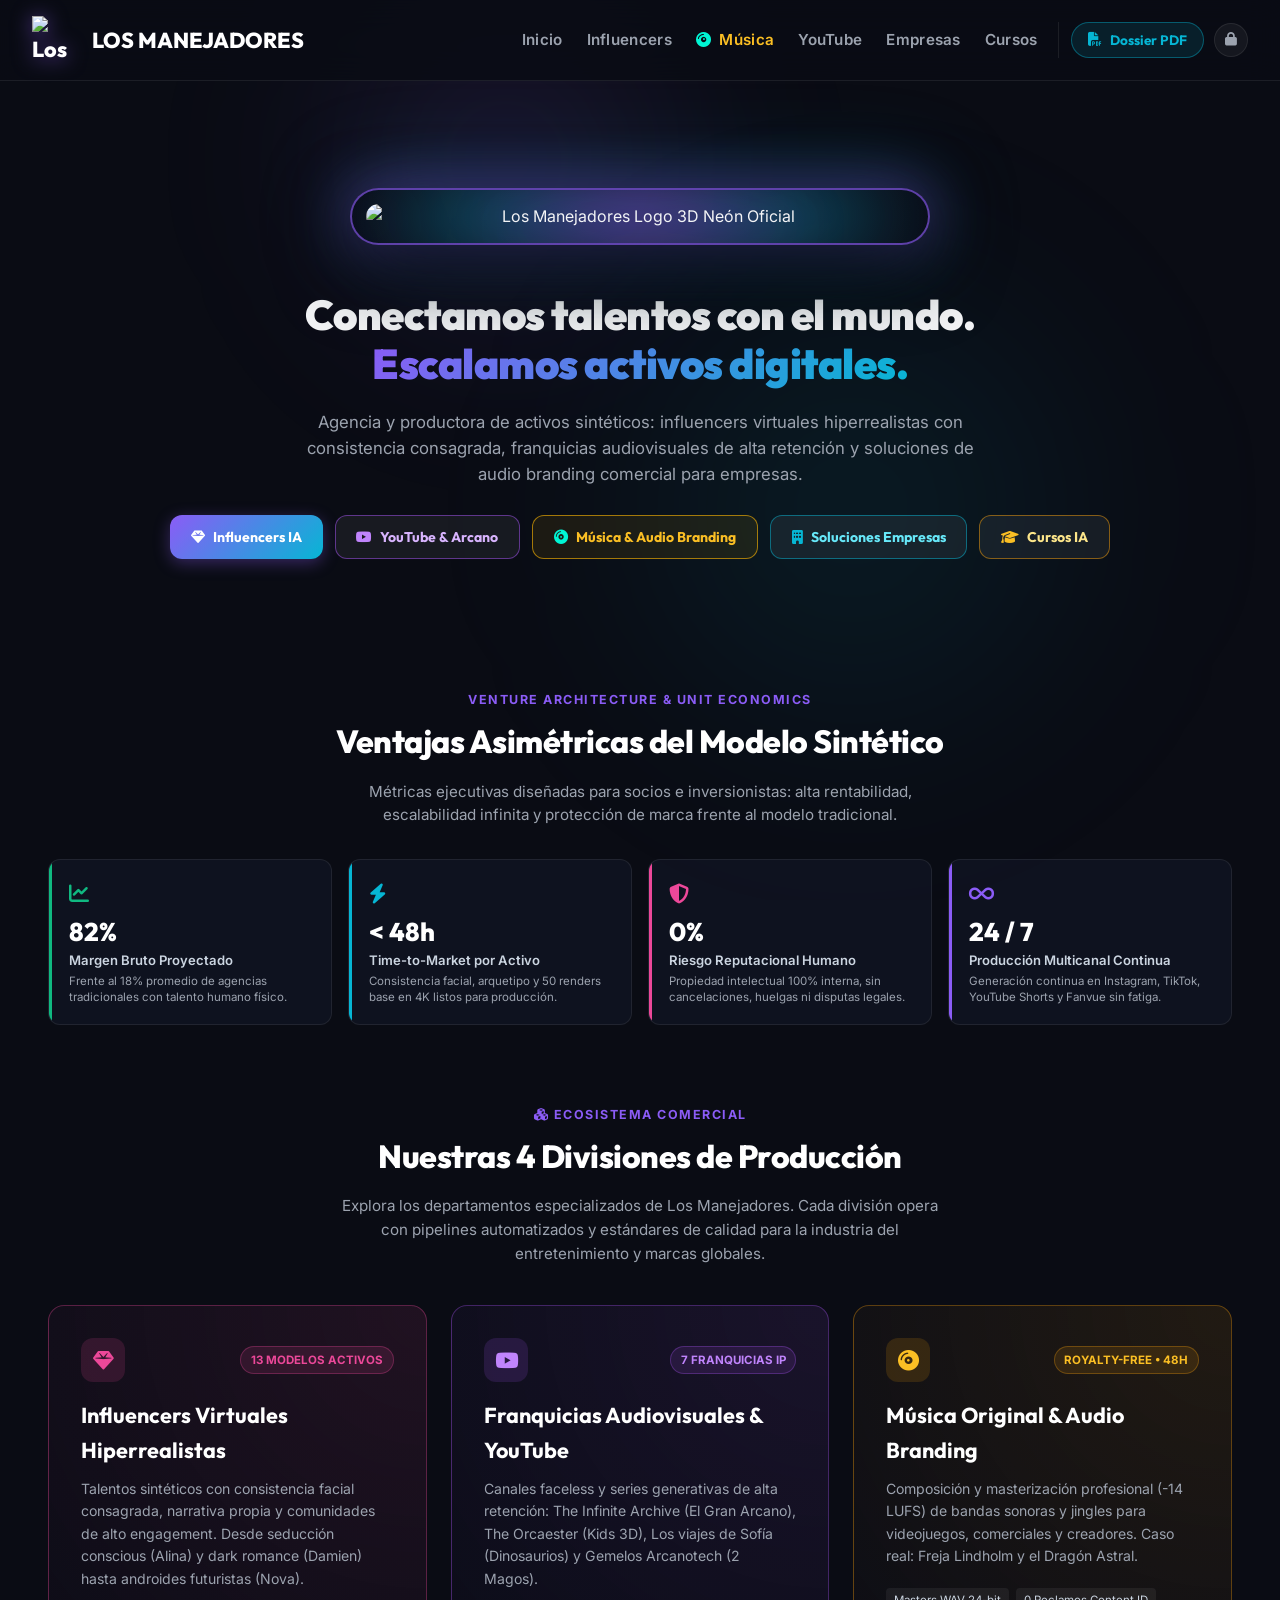
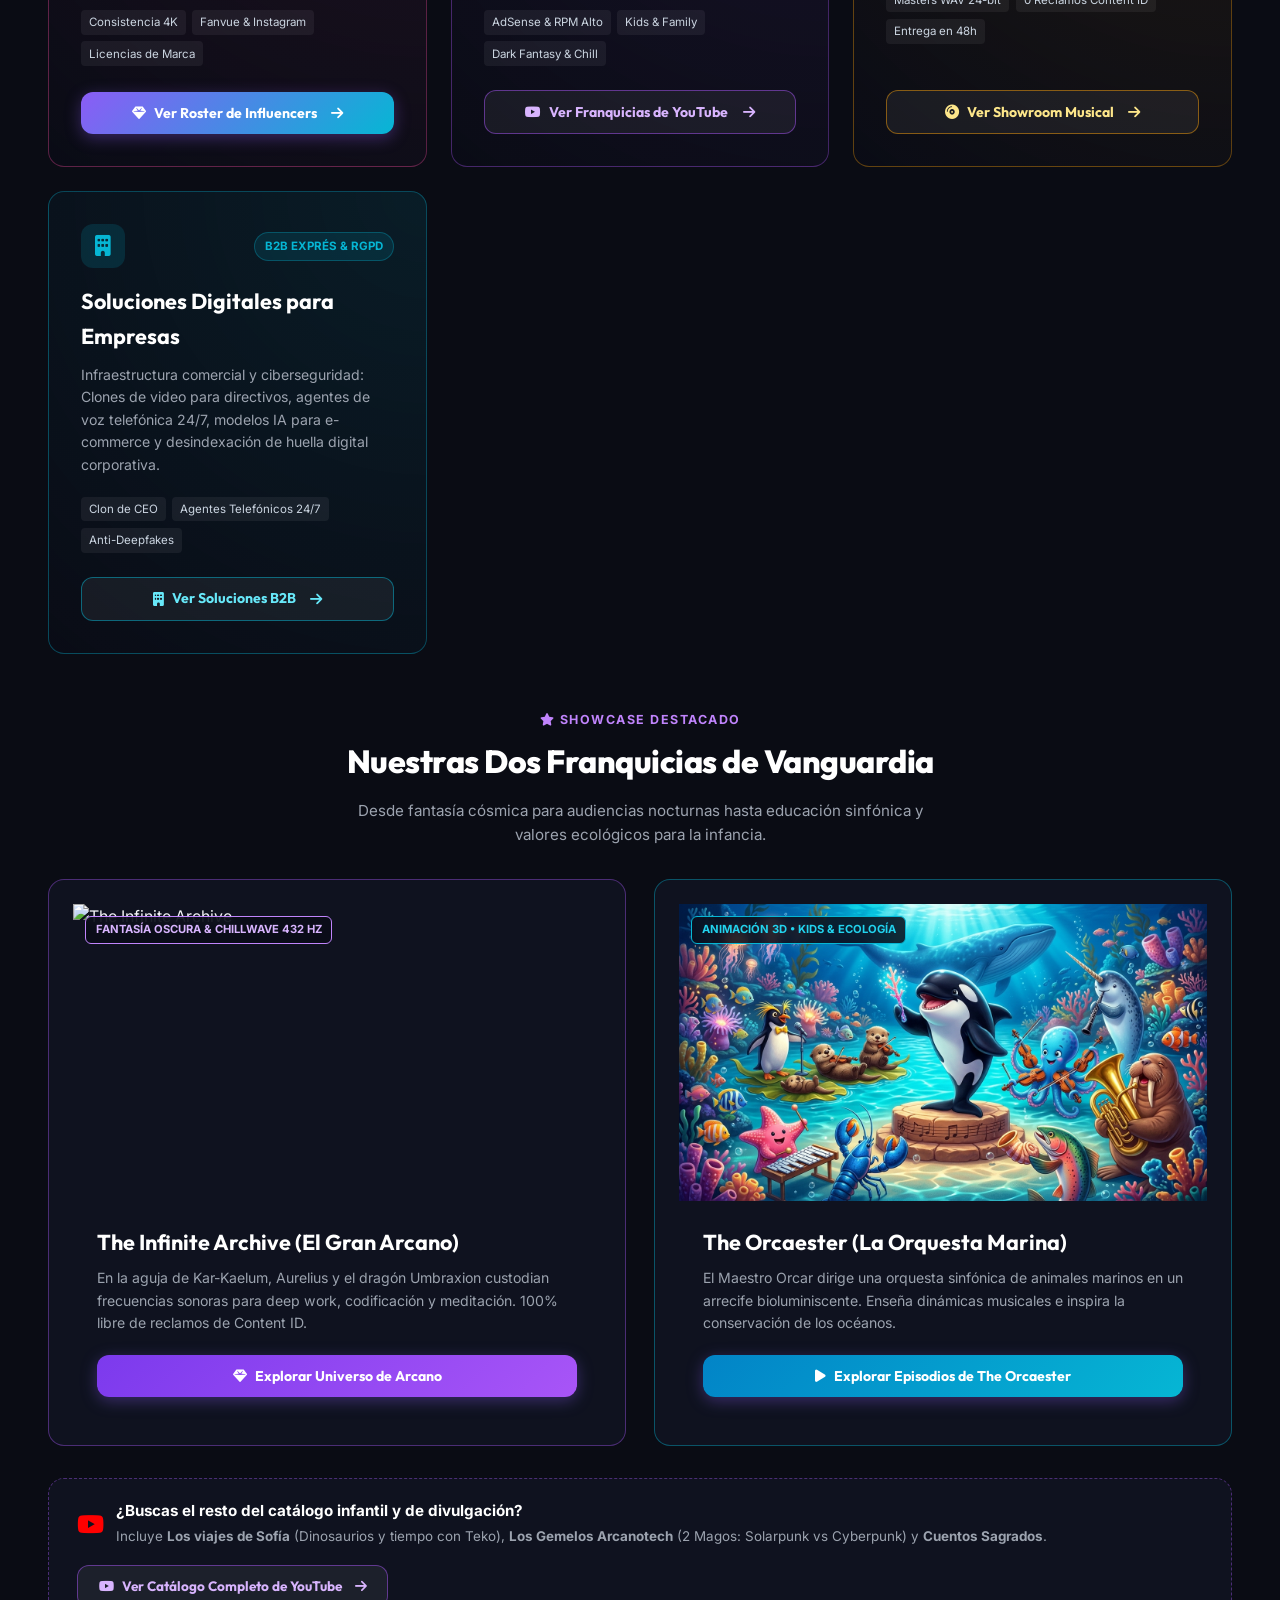
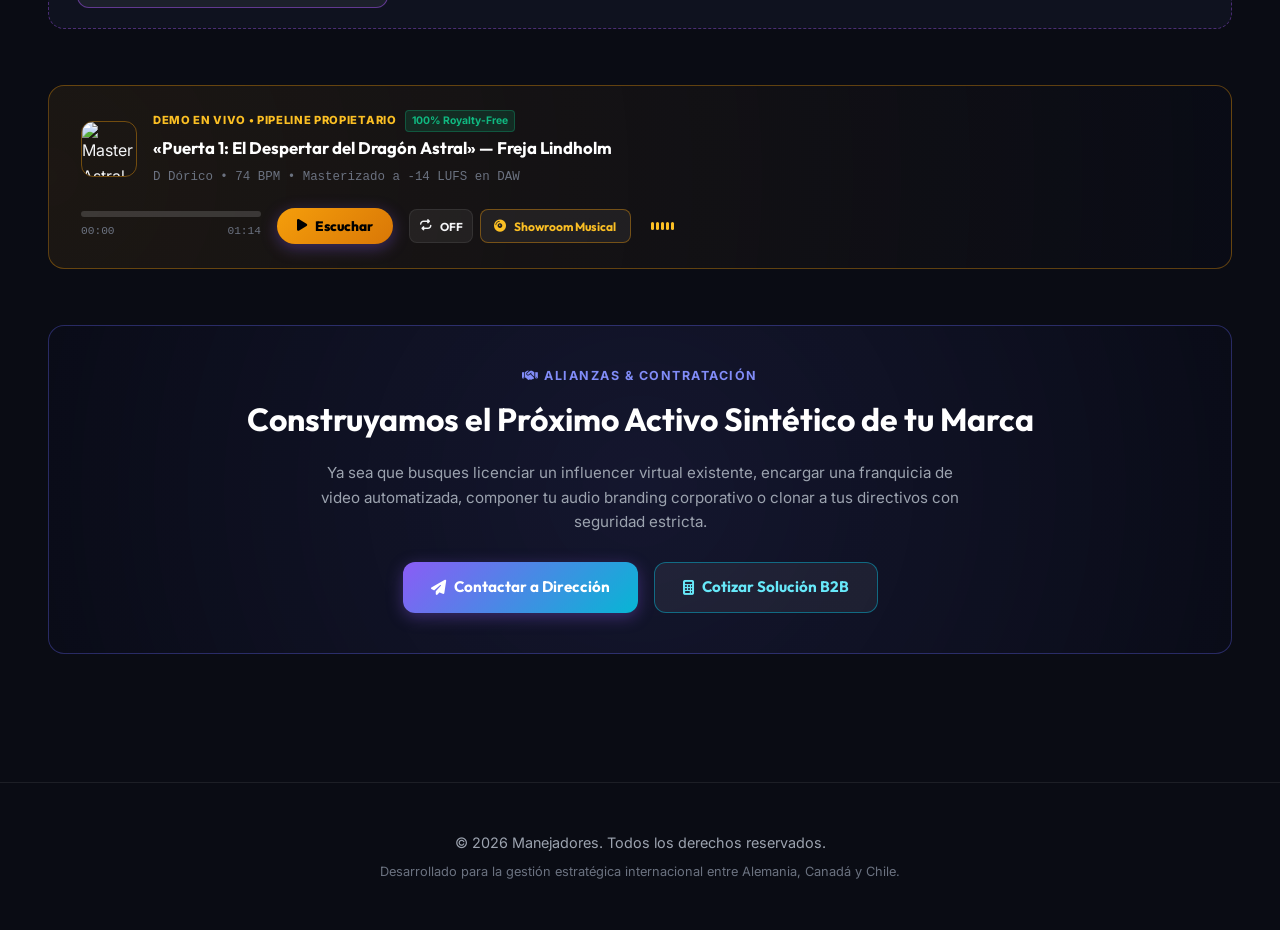
==== commit f05cfa5f: "feat: actualizar fotos de playa real en micro bikini para toons VIP 18+ (estilo hybrid live-action/3" ====
--- a/index.html
+++ b/index.html
@@ -1864,6 +1864,6 @@
   </footer>
 
   <!-- App JS JavaScript -->
-  <script src="app.js?v=20261018_v4"></script>
+  <script src="app.js?v=20261020_toons_beach_real_v2"></script>
 </body>
 </html>
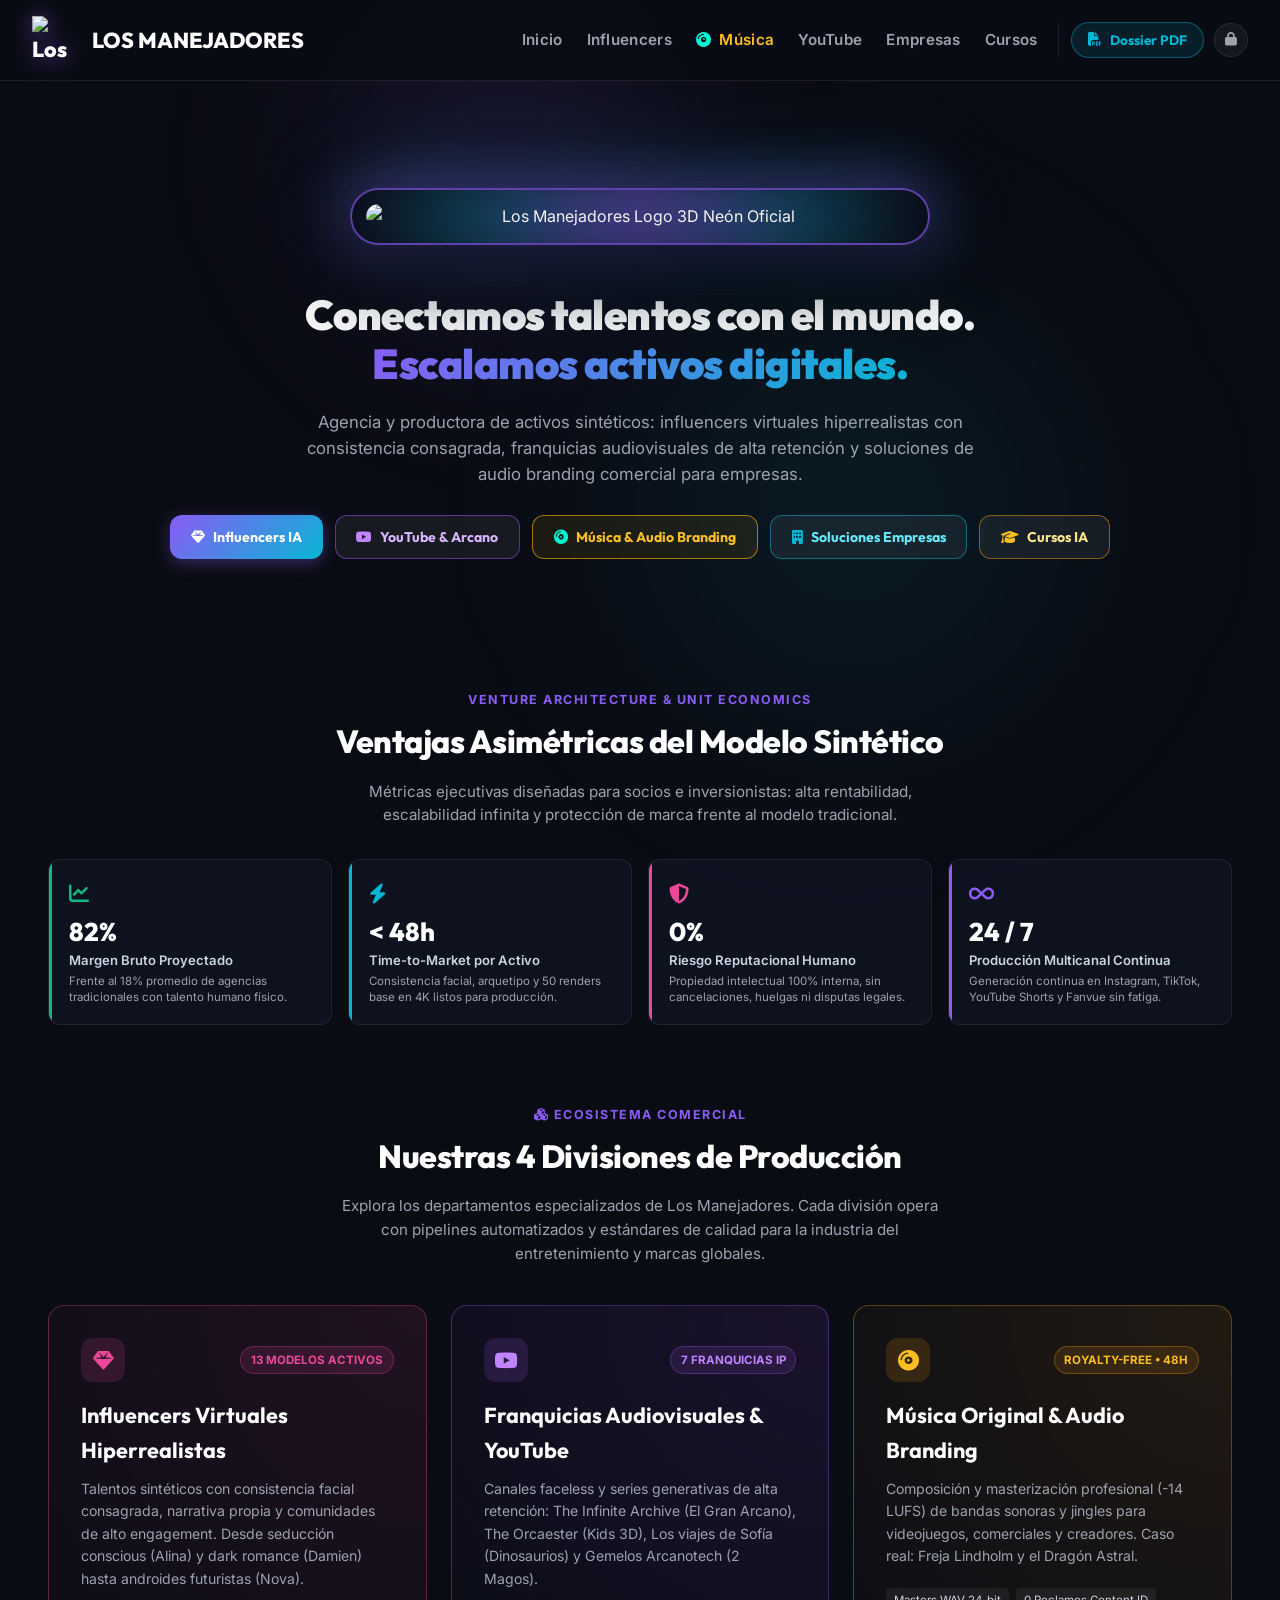
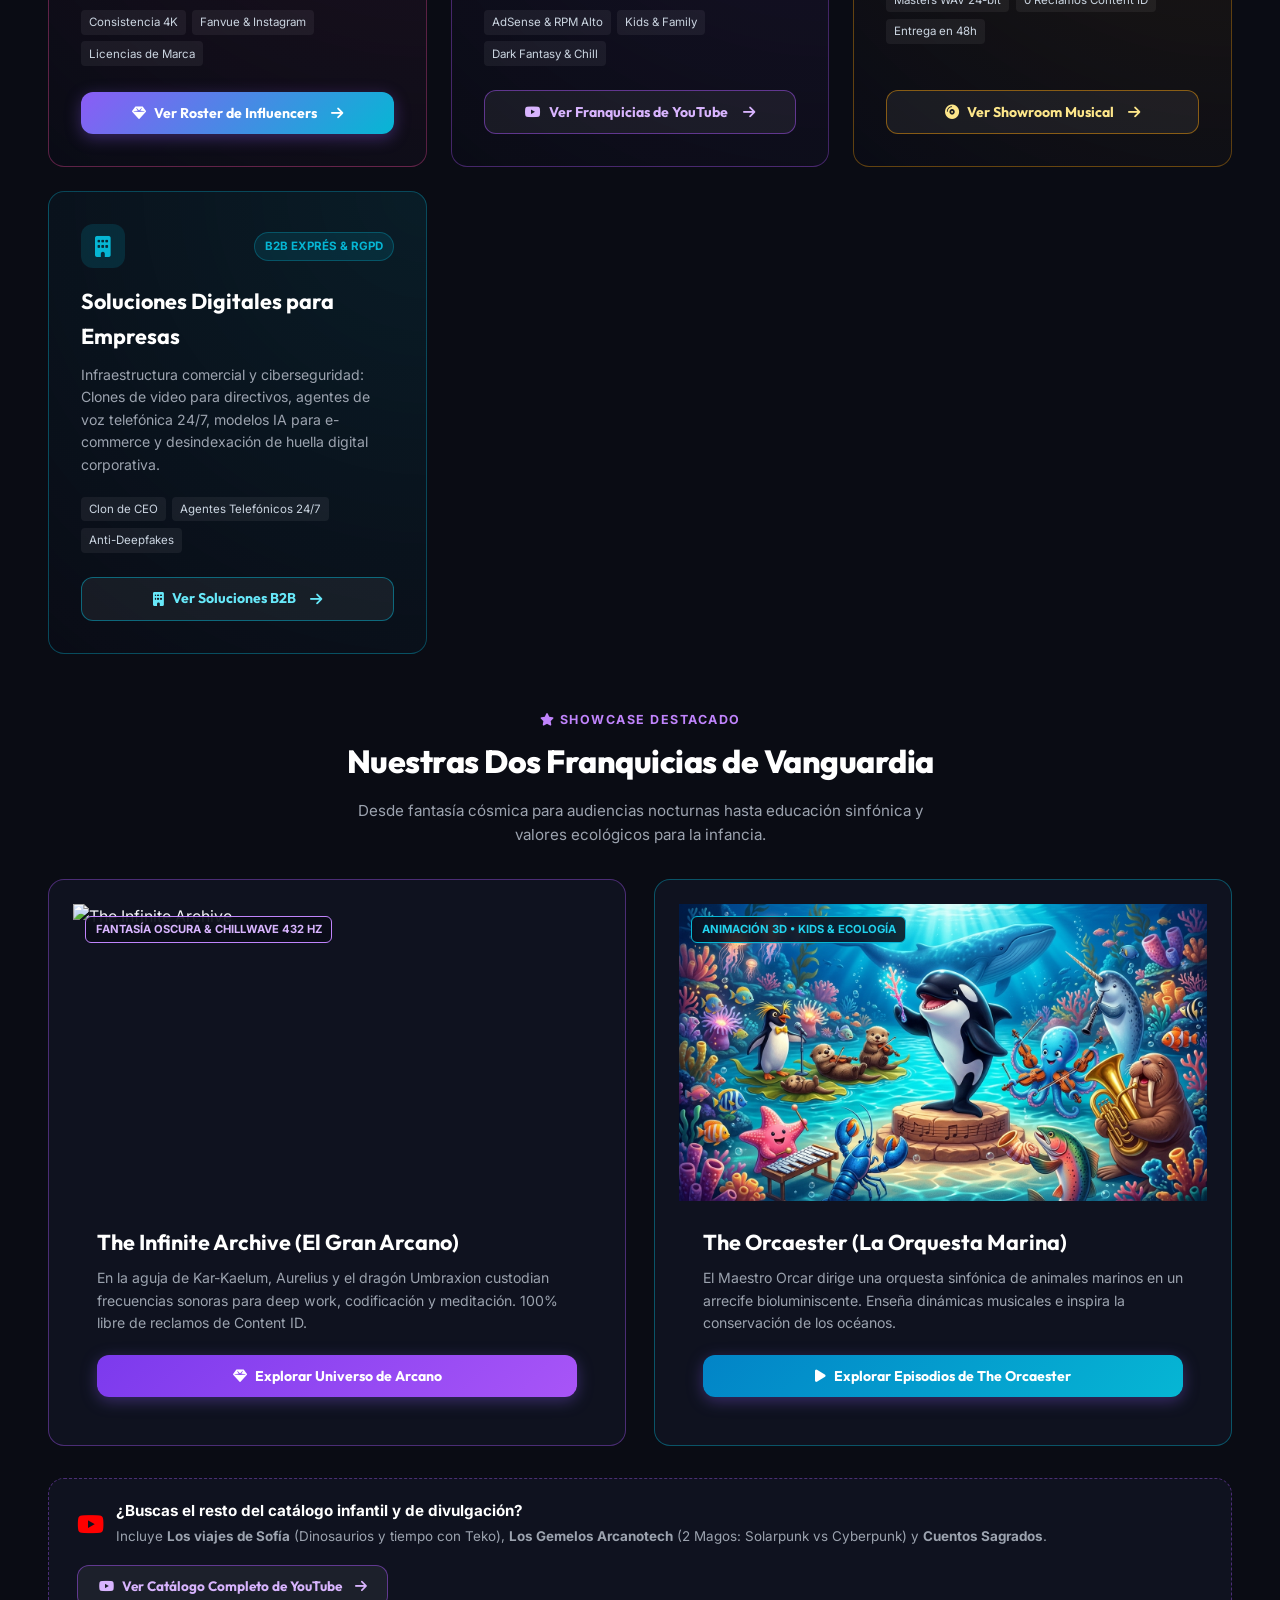
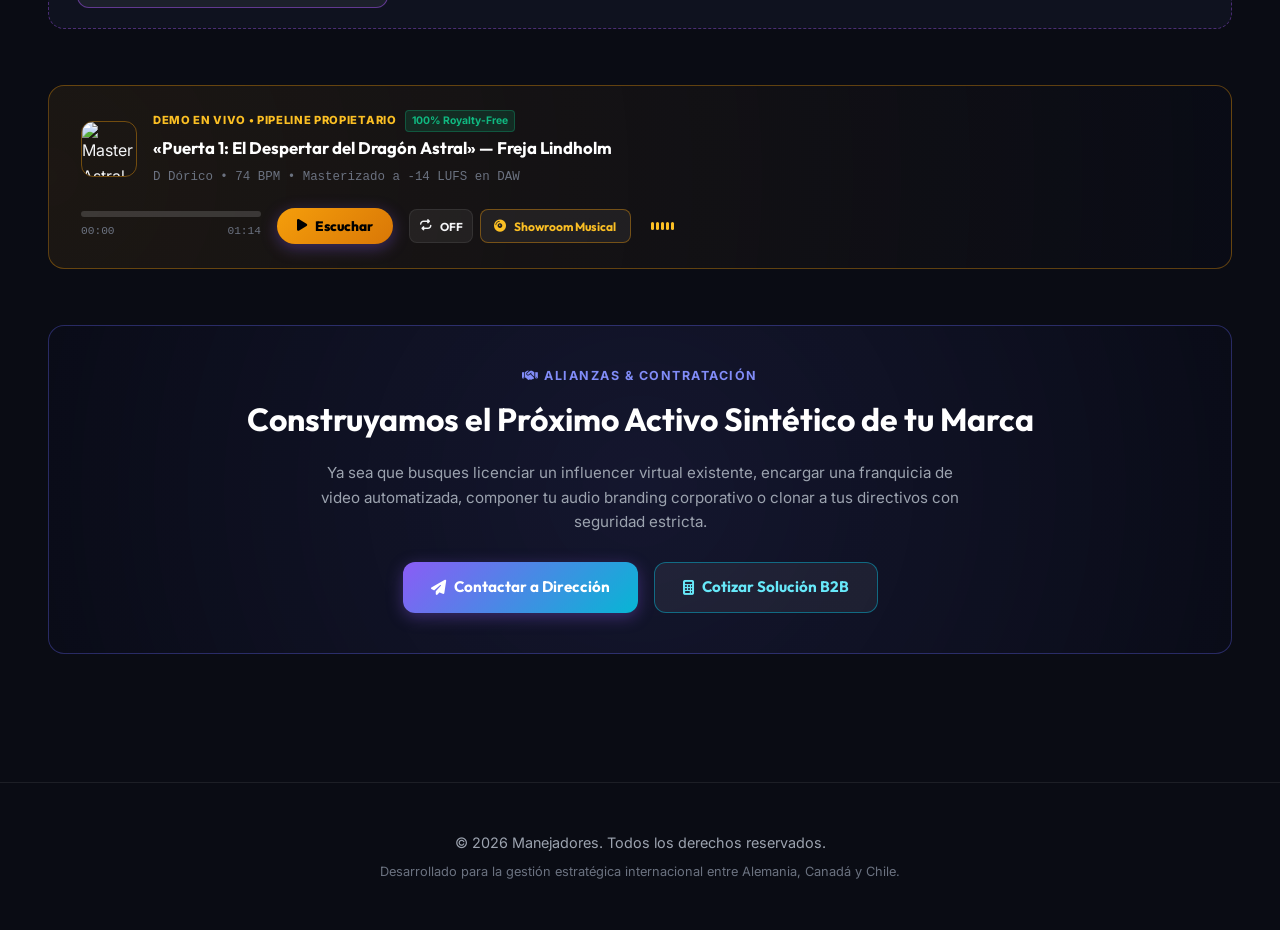
==== commit 481c1b4d: "feat: implementar pipeline 3D/live-action y colección Penthouse VIP nocturno para las 4 toons (Roxie" ====
--- a/index.html
+++ b/index.html
@@ -1864,6 +1864,6 @@
   </footer>
 
   <!-- App JS JavaScript -->
-  <script src="app.js?v=20261020_toons_beach_real_v2"></script>
+  <script src="app.js?v=20261020_toons_penthouse_v3"></script>
 </body>
 </html>
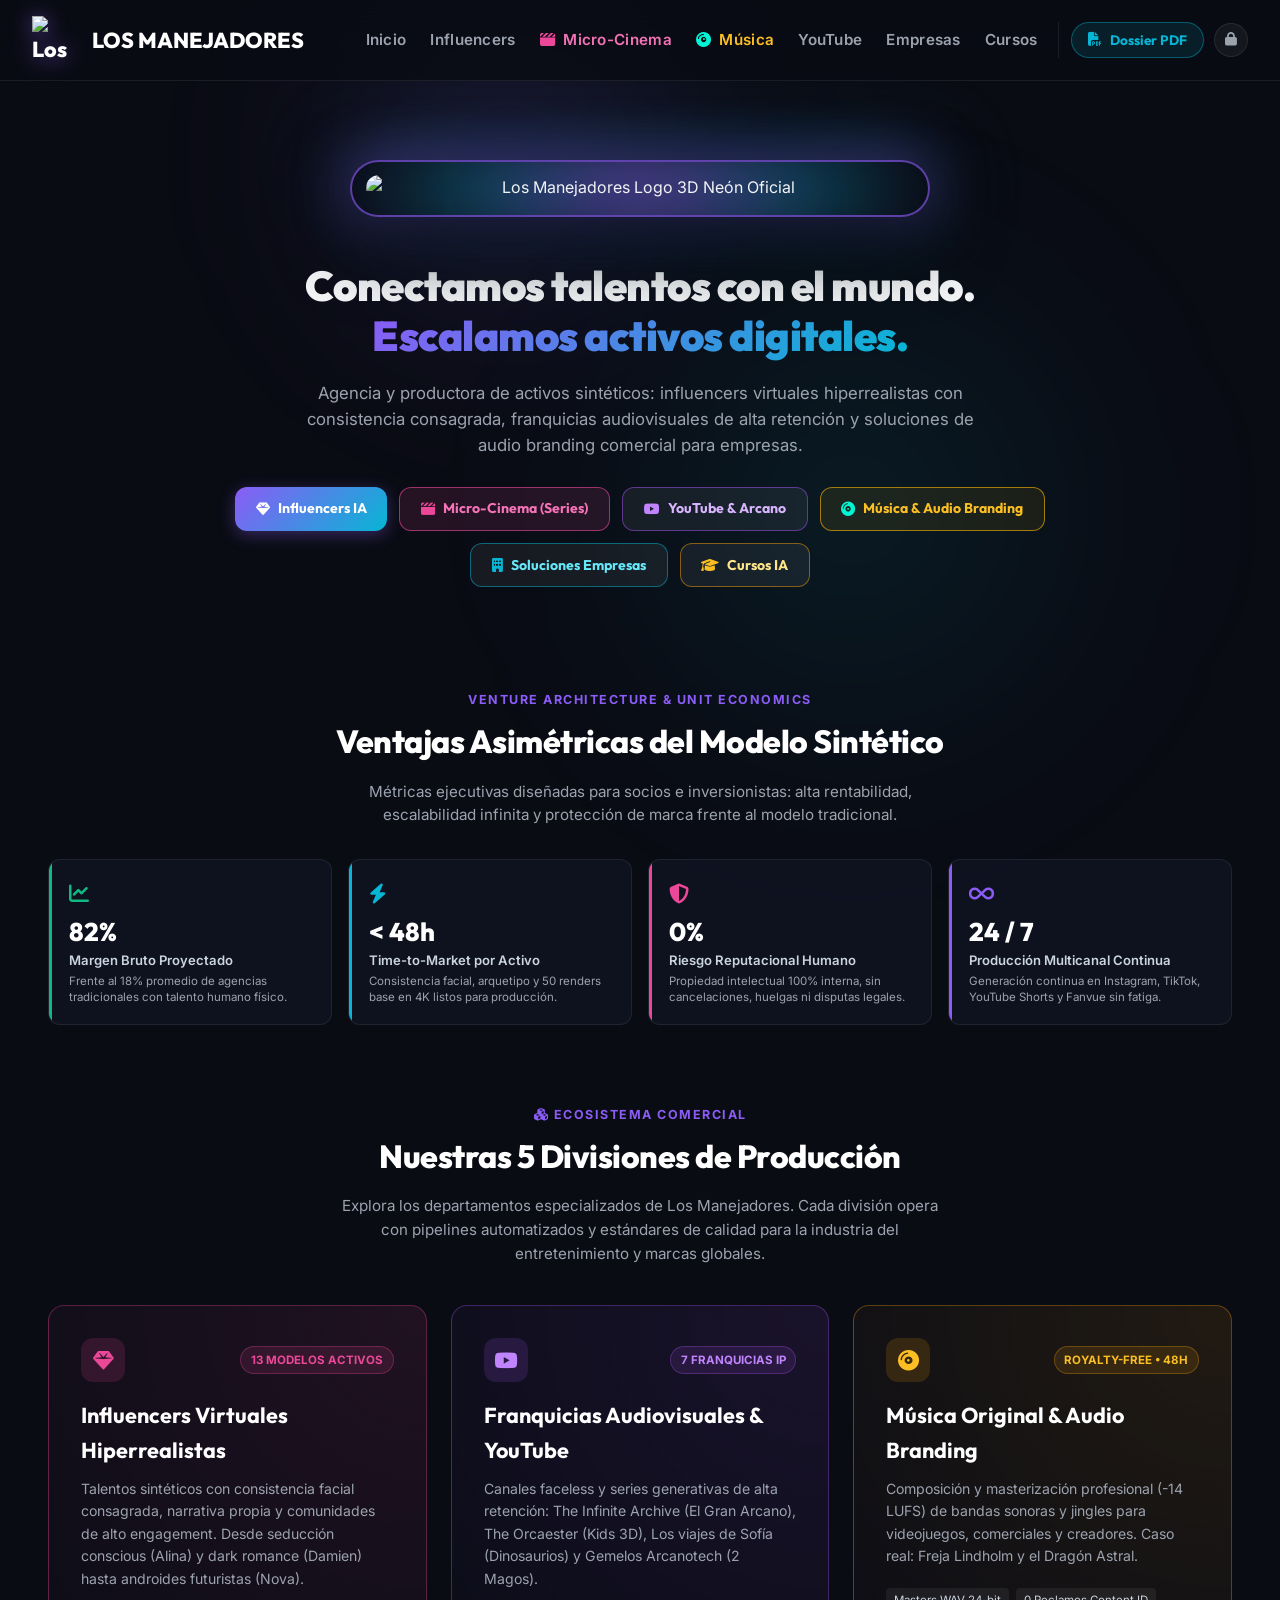
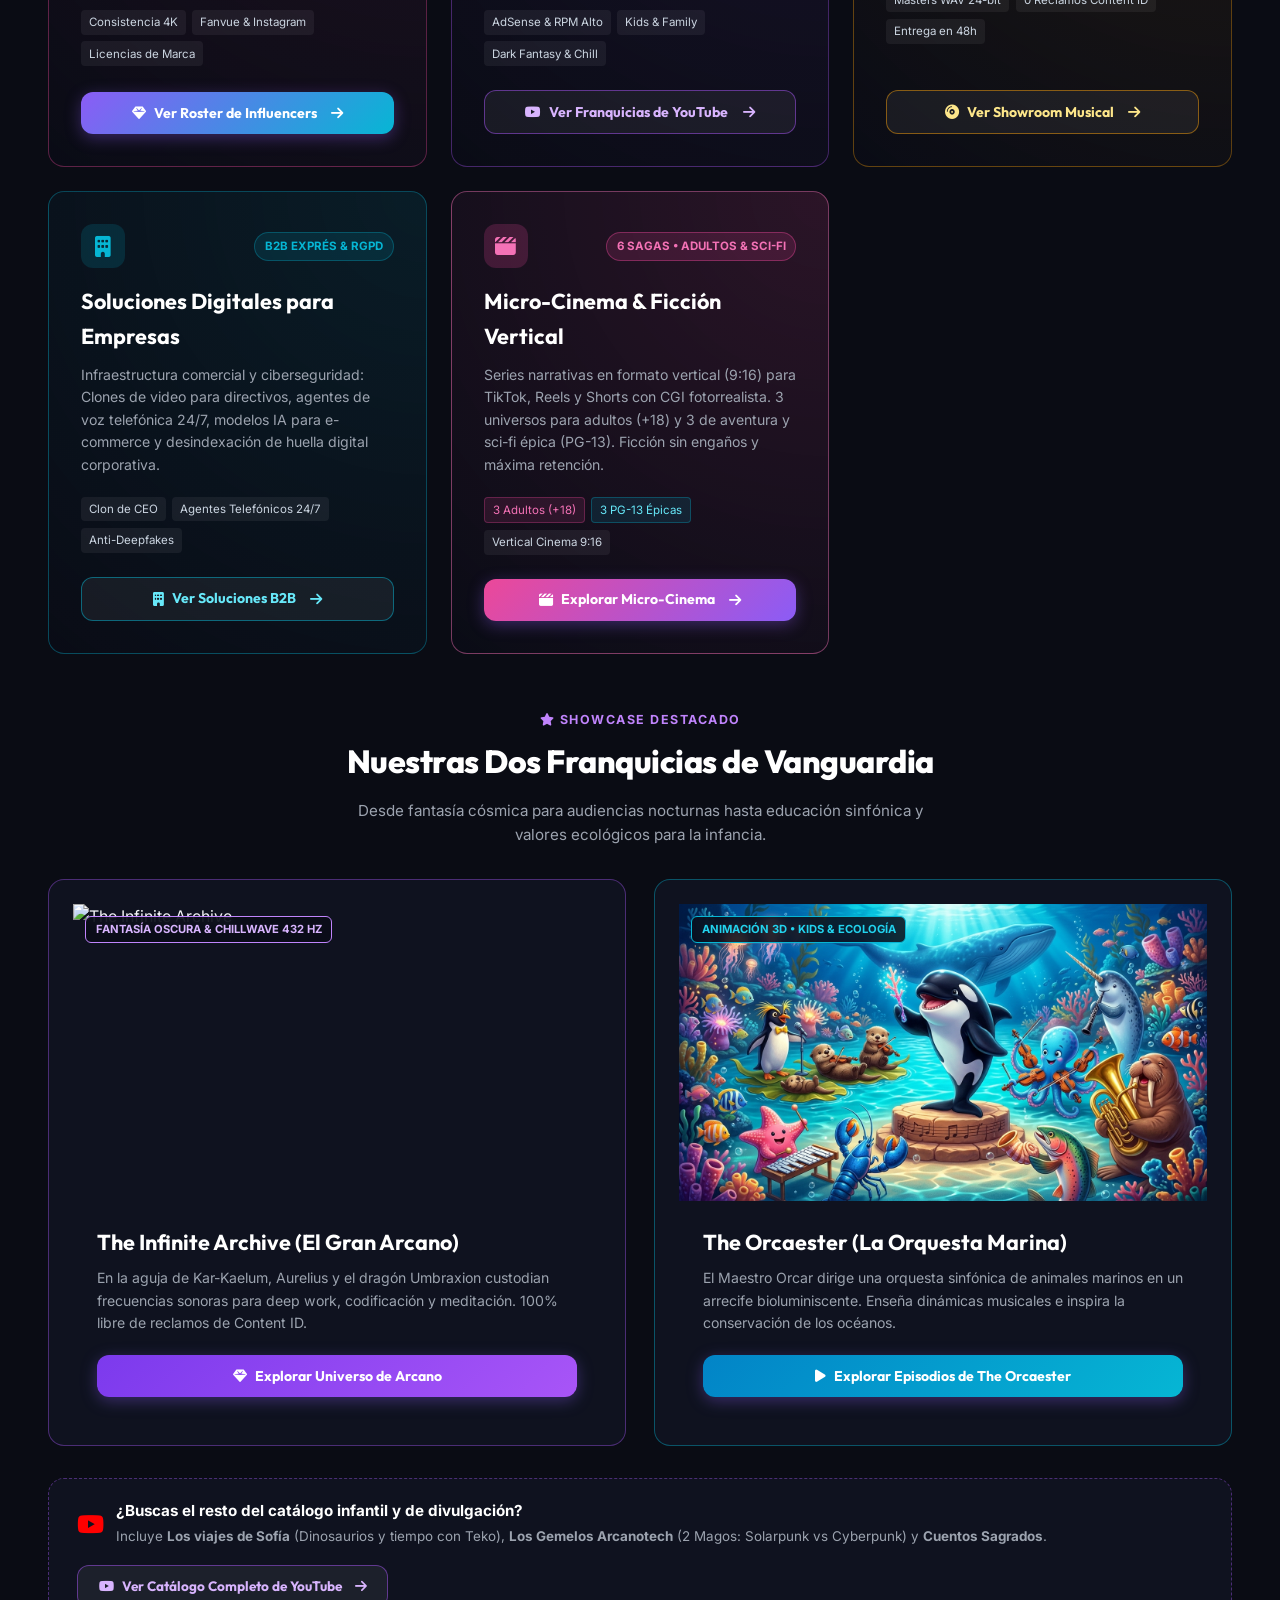
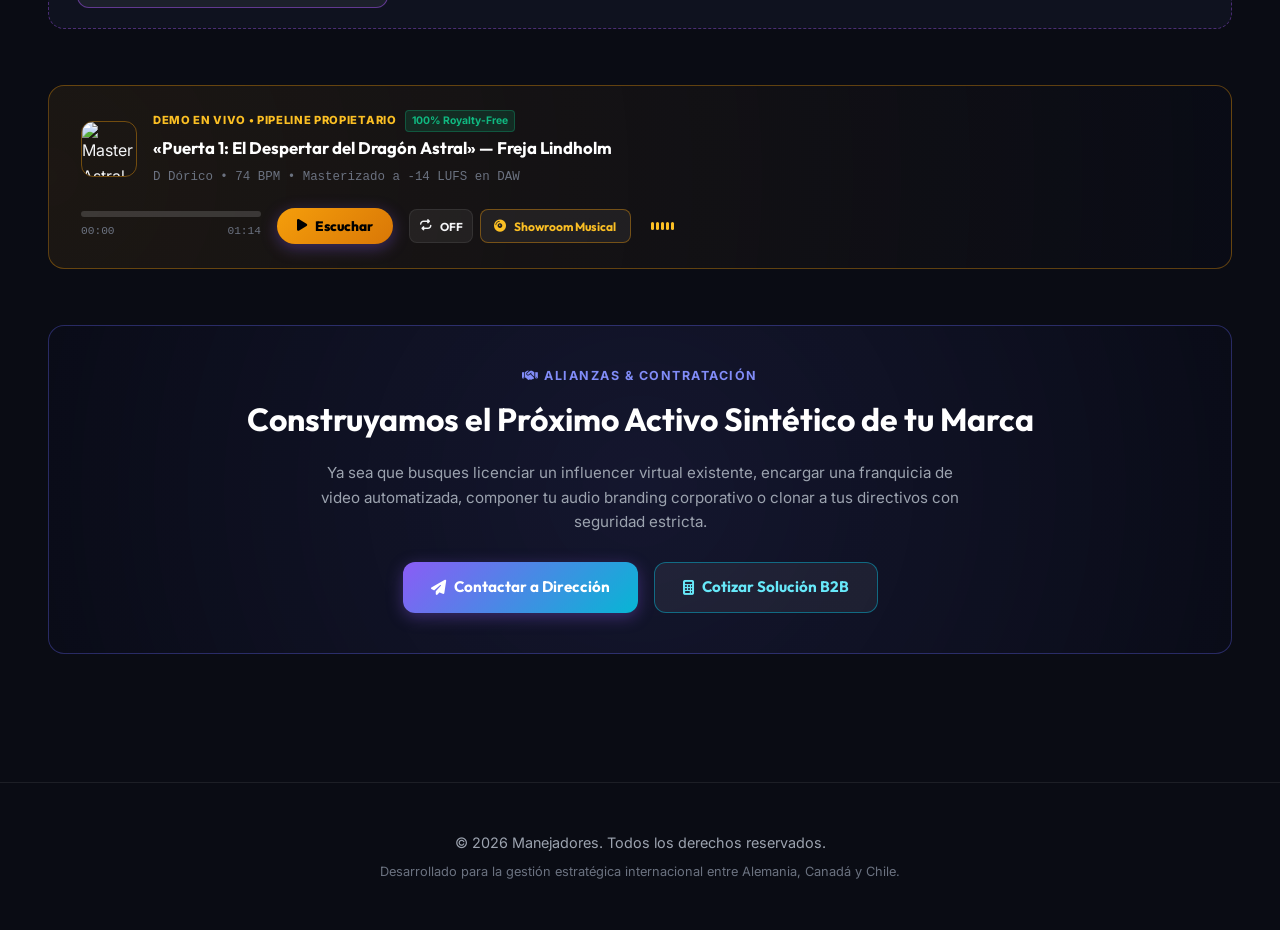
==== commit fed7e302: "feat: Add Micro-Cinema section with 6 heroines (Adult +18 & PG-13 Sci-Fi)" ====
--- a/index.html
+++ b/index.html
@@ -45,6 +45,7 @@
       <ul class="nav-links" id="public-nav-links">
         <li><a href="#home" onclick="navigateRoute('#home')">Inicio</a></li>
         <li><a href="#roster" onclick="navigateRoute('#roster')">Influencers</a></li>
+        <li><a href="#micro-cinema" onclick="navigateRoute('#micro-cinema')" style="color: #f472b6; font-weight: 600;"><i class="fa-solid fa-clapperboard" style="color: #ec4899; margin-right: 4px;"></i> Micro-Cinema</a></li>
         <li><a href="#musica" onclick="navigateRoute('#musica')" style="color: #fbbf24; font-weight: 600;"><i class="fa-solid fa-compact-disc" style="color: #00f5d4; margin-right: 4px;"></i> Música</a></li>
         <li><a href="#youtube" onclick="navigateRoute('#youtube')">YouTube</a></li>
         <li><a href="#empresas" onclick="navigateRoute('#empresas')">Empresas</a></li>
@@ -97,6 +98,9 @@
           <a href="#roster" onclick="navigateRoute('#roster')" class="btn btn-primary">
             <i class="fa-solid fa-gem"></i> Influencers IA
           </a>
+          <a href="#micro-cinema" onclick="navigateRoute('#micro-cinema')" class="btn btn-secondary" style="border-color: rgba(236, 72, 153, 0.6); color: #f472b6; background: rgba(236, 72, 153, 0.12);">
+            <i class="fa-solid fa-clapperboard" style="color: #ec4899;"></i> Micro-Cinema (Series)
+          </a>
           <a href="#youtube" onclick="navigateRoute('#youtube')" class="btn btn-secondary" style="border-color: rgba(168, 85, 247, 0.5); color: #d8b4fe;">
             <i class="fa-brands fa-youtube" style="color: #c084fc;"></i> YouTube & Arcano
           </a>
@@ -154,11 +158,11 @@
       </div>
     </section>
 
-    <!-- 3. Los 4 Pilares de la Agencia (Core Verticals Gateway) -->
+    <!-- 3. Los 5 Pilares de la Agencia (Core Verticals Gateway) -->
     <section class="section" style="padding-top: 1.5rem; padding-bottom: 2.5rem;">
       <div class="section-header" style="margin-bottom: 2.5rem;">
         <span class="section-subtitle"><i class="fa-solid fa-cubes"></i> Ecosistema Comercial</span>
-        <h2 class="section-title">Nuestras 4 Divisiones de Producción</h2>
+        <h2 class="section-title">Nuestras 5 Divisiones de Producción</h2>
         <p class="section-description">
           Explora los departamentos especializados de Los Manejadores. Cada división opera con pipelines automatizados y estándares de calidad para la industria del entretenimiento y marcas globales.
         </p>
@@ -275,6 +279,34 @@
           </div>
           <a href="#empresas" onclick="navigateRoute('#empresas')" class="btn btn-secondary" style="justify-content: center; width: 100%; border-color: rgba(6, 182, 212, 0.5); color: #67e8f9;">
             <i class="fa-solid fa-building"></i> Ver Soluciones B2B <i class="fa-solid fa-arrow-right" style="margin-left: 0.4rem;"></i>
+          </a>
+        </div>
+
+        <!-- División 5: Micro-Cinema & Ficción Vertical -->
+        <div class="glass-card" style="padding: 2rem; border-color: rgba(244, 114, 182, 0.45); display: flex; flex-direction: column; justify-content: space-between; position: relative; overflow: hidden; background: radial-gradient(circle at top right, rgba(236, 72, 153, 0.15) 0%, rgba(10, 12, 22, 0.95) 100%);">
+          <div>
+            <div style="display: flex; justify-content: space-between; align-items: center; margin-bottom: 1rem;">
+              <div style="width: 44px; height: 44px; border-radius: 12px; background: rgba(236, 72, 153, 0.2); color: #f472b6; display: flex; align-items: center; justify-content: center; font-size: 1.3rem;">
+                <i class="fa-solid fa-clapperboard"></i>
+              </div>
+              <span style="font-size: 0.72rem; font-weight: 700; color: #f472b6; background: rgba(236, 72, 153, 0.15); padding: 0.25rem 0.6rem; border-radius: 20px; border: 1px solid rgba(236, 72, 153, 0.4);">
+                6 SAGAS • ADULTOS &amp; SCI-FI
+              </span>
+            </div>
+            <h3 style="font-family: var(--font-heading); font-size: 1.35rem; color: #fff; margin-bottom: 0.65rem;">
+              Micro-Cinema &amp; Ficción Vertical
+            </h3>
+            <p style="color: var(--text-muted); font-size: 0.88rem; line-height: 1.6; margin-bottom: 1.25rem;">
+              Series narrativas en formato vertical (9:16) para TikTok, Reels y Shorts con CGI fotorrealista. 3 universos para adultos (+18) y 3 de aventura y sci-fi épica (PG-13). Ficción sin engaños y máxima retención.
+            </p>
+            <div style="display: flex; gap: 0.4rem; flex-wrap: wrap; margin-bottom: 1.5rem;">
+              <span style="font-size: 0.72rem; color: #f472b6; background: rgba(236,72,153,0.12); padding: 0.2rem 0.5rem; border-radius: 4px; border: 1px solid rgba(236,72,153,0.3);">3 Adultos (+18)</span>
+              <span style="font-size: 0.72rem; color: #67e8f9; background: rgba(6,182,212,0.12); padding: 0.2rem 0.5rem; border-radius: 4px; border: 1px solid rgba(6,182,212,0.3);">3 PG-13 Épicas</span>
+              <span style="font-size: 0.72rem; color: #cbd5e1; background: rgba(255,255,255,0.06); padding: 0.2rem 0.5rem; border-radius: 4px;">Vertical Cinema 9:16</span>
+            </div>
+          </div>
+          <a href="#micro-cinema" onclick="navigateRoute('#micro-cinema')" class="btn btn-primary" style="justify-content: center; width: 100%; background: linear-gradient(135deg, #ec4899 0%, #8b5cf6 100%);">
+            <i class="fa-solid fa-clapperboard"></i> Explorar Micro-Cinema <i class="fa-solid fa-arrow-right" style="margin-left: 0.4rem;"></i>
           </a>
         </div>
 
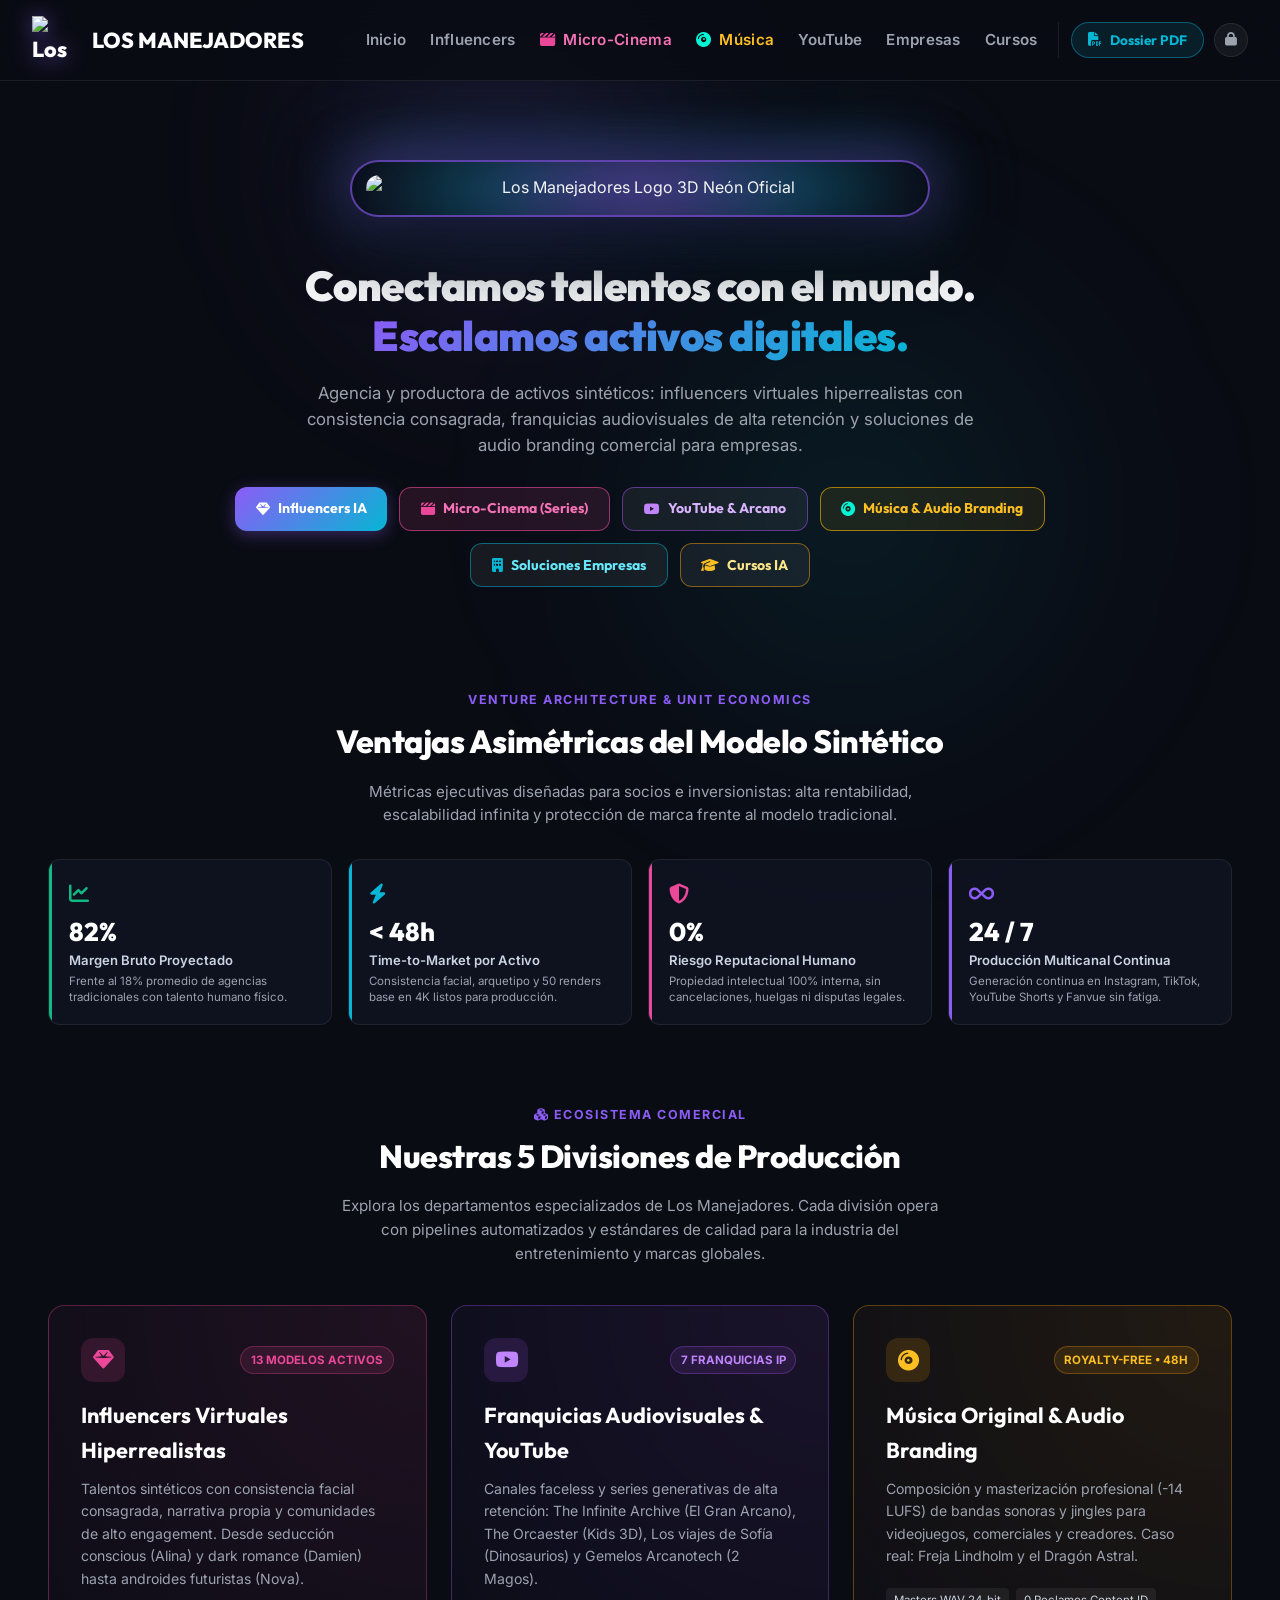
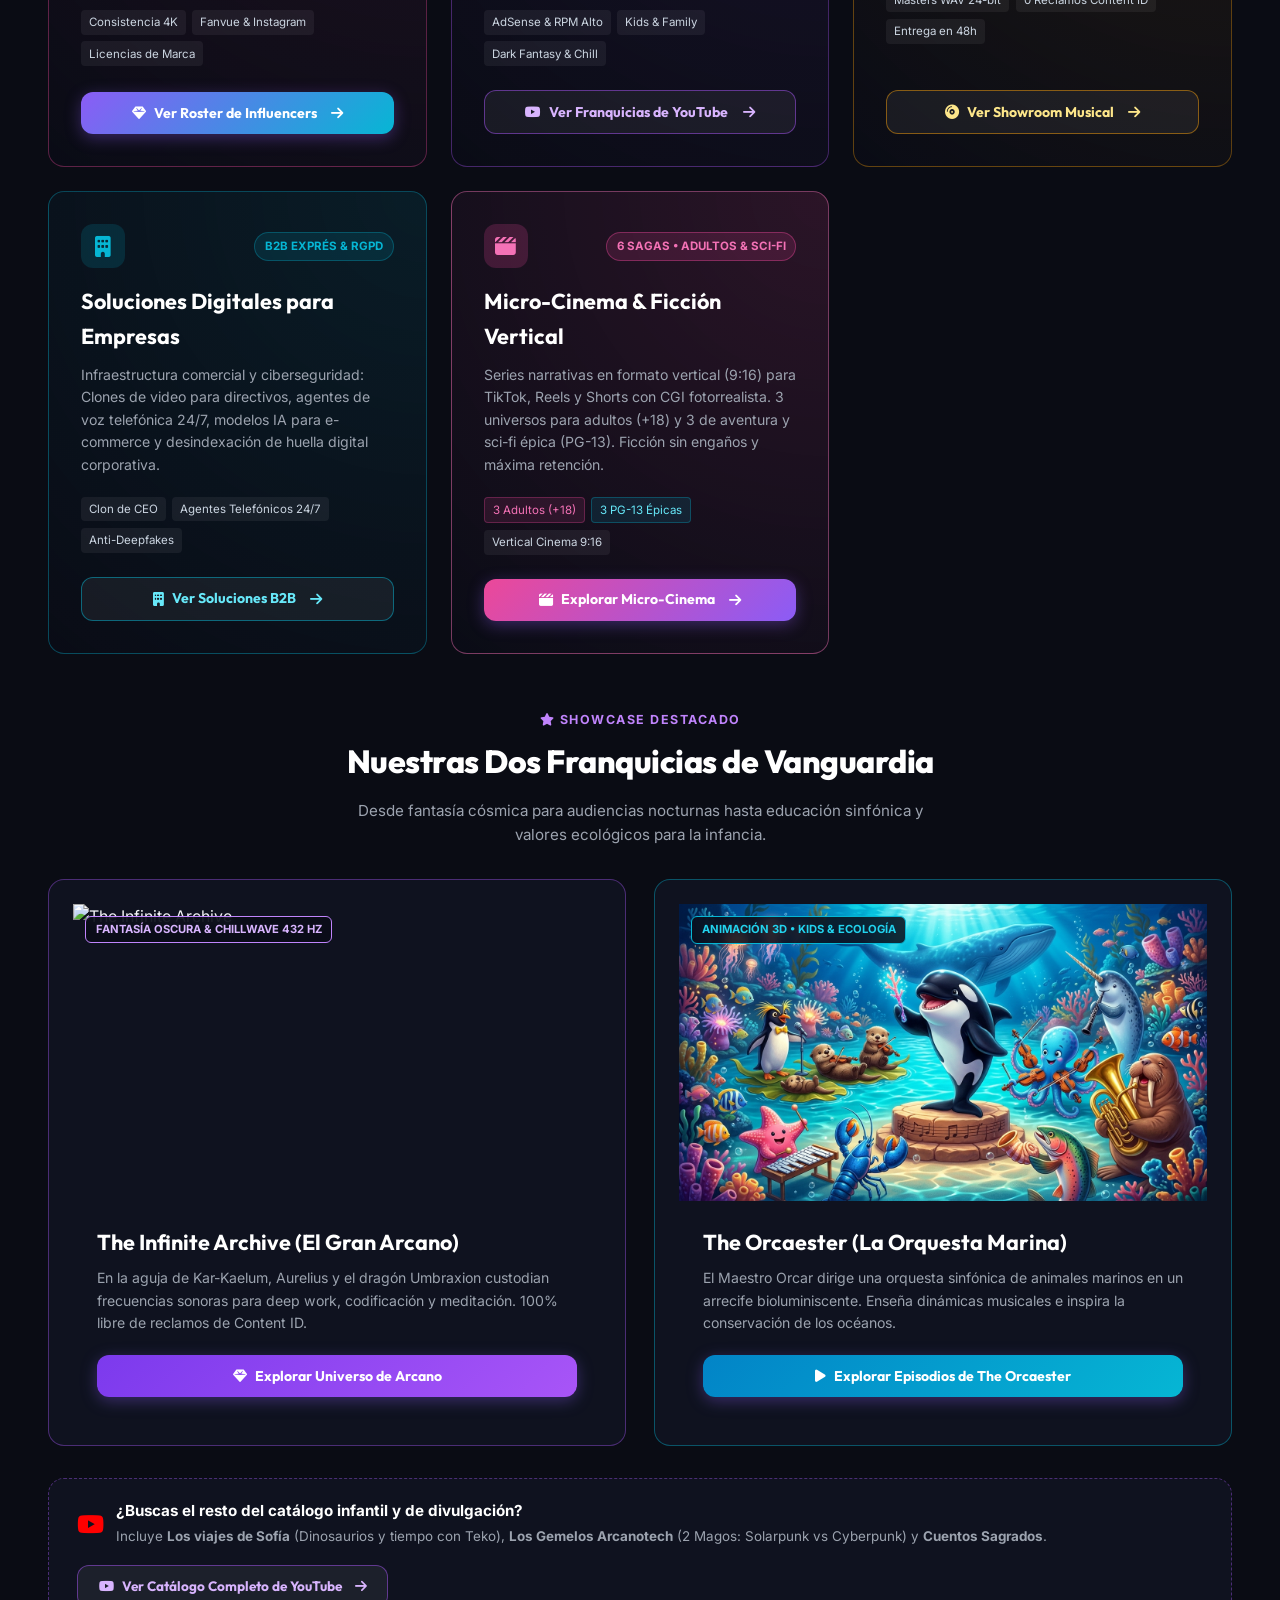
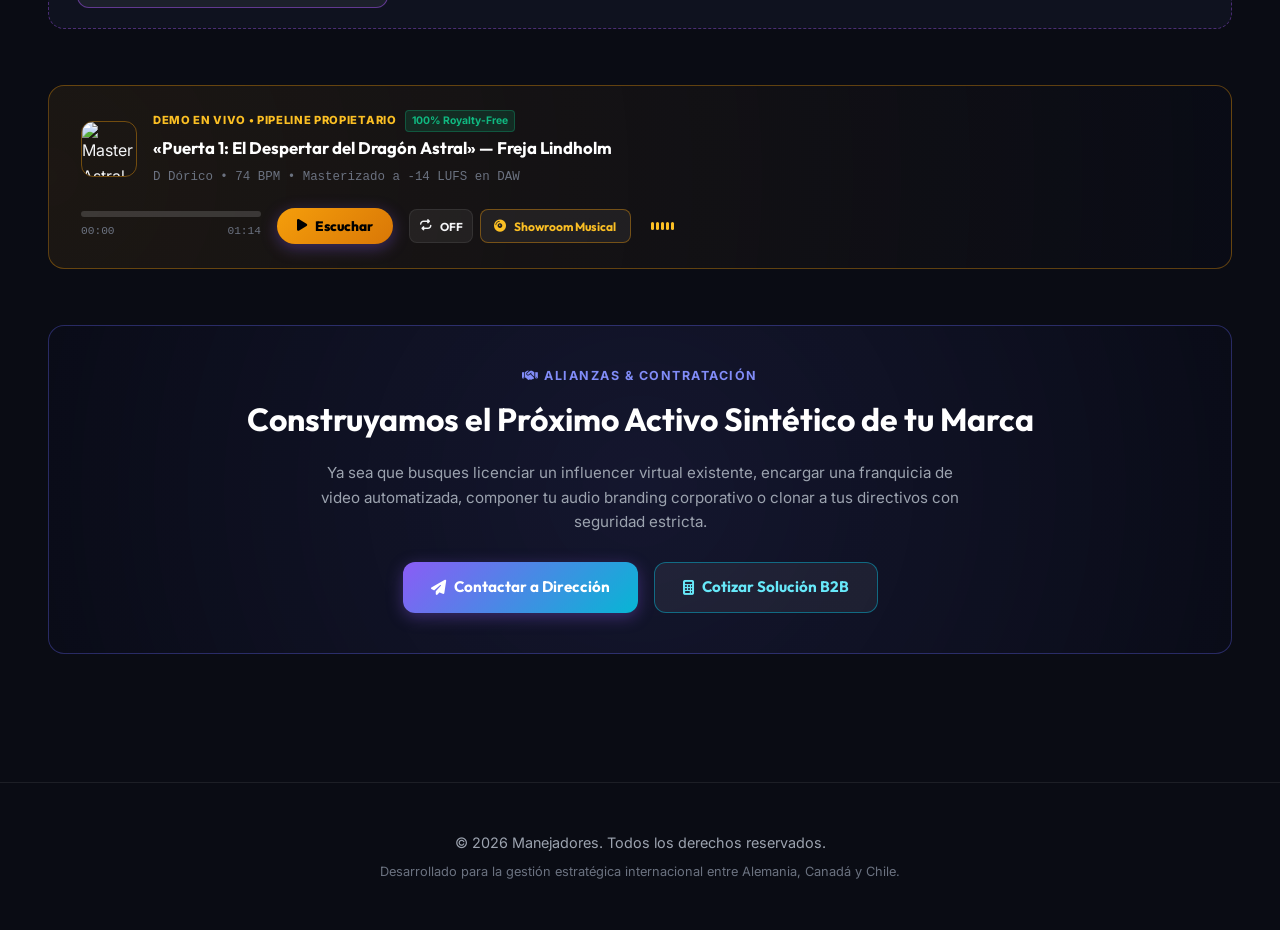
==== commit 2c7d078f: "feat(alina): implementar concepto y catalogo operativo de Accesorios B-Roll Zero-Face y optimizacion" ====
--- a/index.html
+++ b/index.html
@@ -569,106 +569,201 @@
       </div>
 
       <div class="cockpit-chips-grid">
-        <a href="#influencer-cockpit/elena" class="cockpit-chip-btn" title="Abrir Cockpit Operativo de Elena Daddario">
+        <button onclick="openAdminInlineCockpit('elena')" class="cockpit-chip-btn" title="Abrir Cockpit Operativo de Elena Daddario" style="background: none; border: 1px solid rgba(255,255,255,0.08); text-align: left; cursor: pointer;">
           <img src="elena_avatar.png" alt="Elena" />
           <div class="cockpit-chip-info">
             <span class="cockpit-chip-name">Elena Daddario</span>
             <span class="cockpit-chip-badge"><i class="fa-solid fa-user-check"></i> Daniel (CET)</span>
           </div>
-        </a>
-        <a href="#influencer-cockpit/julia" class="cockpit-chip-btn" title="Abrir Cockpit Operativo de Julia Schmidt">
+        </button>
+        <button onclick="openAdminInlineCockpit('julia')" class="cockpit-chip-btn" title="Abrir Cockpit Operativo de Julia Schmidt" style="background: none; border: 1px solid rgba(255,255,255,0.08); text-align: left; cursor: pointer;">
           <img src="julia_avatar.jpg" alt="Julia Schmidt" />
           <div class="cockpit-chip-info">
             <span class="cockpit-chip-name">Julia Schmidt</span>
             <span class="cockpit-chip-badge"><i class="fa-solid fa-user-check"></i> Pancho (EST)</span>
           </div>
-        </a>
-        <a href="#influencer-cockpit/laura" class="cockpit-chip-btn" title="Abrir Cockpit Operativo de Laura Taeda">
+        </button>
+        <button onclick="openAdminInlineCockpit('laura')" class="cockpit-chip-btn" title="Abrir Cockpit Operativo de Laura Taeda" style="background: none; border: 1px solid rgba(255,255,255,0.08); text-align: left; cursor: pointer;">
           <img src="laura_avatar.png" alt="Laura" />
           <div class="cockpit-chip-info">
             <span class="cockpit-chip-name">Laura Taeda</span>
             <span class="cockpit-chip-badge"><i class="fa-solid fa-user-check"></i> Wladimir (CLT)</span>
           </div>
-        </a>
-        <a href="#influencer-cockpit/mateo" class="cockpit-chip-btn" title="Abrir Cockpit Operativo de Mateo Silva">
+        </button>
+        <button onclick="openAdminInlineCockpit('mateo')" class="cockpit-chip-btn" title="Abrir Cockpit Operativo de Mateo Silva" style="background: none; border: 1px solid rgba(255,255,255,0.08); text-align: left; cursor: pointer;">
           <img src="mateo_avatar.jpg" alt="Mateo" />
           <div class="cockpit-chip-info">
             <span class="cockpit-chip-name">Mateo Silva</span>
             <span class="cockpit-chip-badge" style="color: var(--cyan);"><i class="fa-solid fa-chart-line"></i> FinTech (Top RPM)</span>
           </div>
-        </a>
-        <a href="#influencer-cockpit/maite" class="cockpit-chip-btn" title="Abrir Cockpit Operativo de Maite Valenzuela">
+        </button>
+        <button onclick="openAdminInlineCockpit('maite')" class="cockpit-chip-btn" title="Abrir Cockpit Operativo de Maite Valenzuela" style="background: none; border: 1px solid rgba(255,255,255,0.08); text-align: left; cursor: pointer;">
           <img src="maite_avatar.jpg" alt="Maite" />
           <div class="cockpit-chip-info">
             <span class="cockpit-chip-name">Maite Valenzuela</span>
             <span class="cockpit-chip-badge"><i class="fa-solid fa-users"></i> Equipo</span>
           </div>
-        </a>
-        <a href="#influencer-cockpit/kira" class="cockpit-chip-btn" title="Abrir Cockpit Operativo de Kira Voss">
+        </button>
+        <button onclick="openAdminInlineCockpit('kira')" class="cockpit-chip-btn" title="Abrir Cockpit Operativo de Kira Voss" style="background: none; border: 1px solid rgba(255,255,255,0.08); text-align: left; cursor: pointer;">
           <img src="kira_avatar.jpg" alt="Kira" />
           <div class="cockpit-chip-info">
             <span class="cockpit-chip-name">Kira Voss</span>
             <span class="cockpit-chip-badge"><i class="fa-solid fa-users"></i> Equipo</span>
           </div>
-        </a>
-        <a href="#influencer-cockpit/alejandra" class="cockpit-chip-btn" title="Abrir Ficha de Alejandra (Prototipo B2B)">
+        </button>
+        <button onclick="openAdminInlineCockpit('alejandra')" class="cockpit-chip-btn" title="Abrir Ficha de Alejandra (Prototipo B2B)" style="background: none; border: 1px solid rgba(255,255,255,0.08); text-align: left; cursor: pointer;">
           <img src="alejandra_avatar.jpg" alt="Alejandra" />
           <div class="cockpit-chip-info">
             <span class="cockpit-chip-name">Alejandra</span>
             <span class="cockpit-chip-badge" style="color: var(--purple);"><i class="fa-solid fa-handshake"></i> En Adopción B2B</span>
           </div>
-        </a>
-        <a href="#influencer-cockpit/alina" class="cockpit-chip-btn" title="Abrir Cockpit Operativo de Alina Van Dijk (VIP Adulto)">
+        </button>
+        <button onclick="openAdminInlineCockpit('alina')" class="cockpit-chip-btn" title="Abrir Cockpit Operativo de Alina Van Dijk (VIP Adulto)" style="background: none; border: 1px solid rgba(255,255,255,0.08); text-align: left; cursor: pointer;">
           <img src="alina_avatar.png" alt="Alina" />
           <div class="cockpit-chip-info">
             <span class="cockpit-chip-name">Alina Van Dijk</span>
             <span class="cockpit-chip-badge" style="color: #f87171;"><i class="fa-solid fa-fire"></i> Adulto VIP</span>
           </div>
-        </a>
-        <a href="#influencer-cockpit/freja" class="cockpit-chip-btn" title="Abrir Cockpit Operativo de Freja Lindholm (Música & Arcano)">
+        </button>
+        <button onclick="openAdminInlineCockpit('freja')" class="cockpit-chip-btn" title="Abrir Cockpit Operativo de Freja Lindholm (Música & Arcano)" style="background: none; border: 1px solid rgba(255,255,255,0.08); text-align: left; cursor: pointer;">
           <img src="freja_avatar.jpg" alt="Freja" />
           <div class="cockpit-chip-info">
             <span class="cockpit-chip-name">Freja Lindholm</span>
             <span class="cockpit-chip-badge" style="color: #10b981;"><i class="fa-solid fa-music"></i> El Gran Arcano</span>
           </div>
-        </a>
-        <a href="#influencer-cockpit/nova" class="cockpit-chip-btn" title="Abrir Cockpit Operativo de Nova (Androide NV-01)">
+        </button>
+        <button onclick="openAdminInlineCockpit('nova')" class="cockpit-chip-btn" title="Abrir Cockpit Operativo de Nova (Androide NV-01)" style="background: none; border: 1px solid rgba(255,255,255,0.08); text-align: left; cursor: pointer;">
           <img src="nova_avatar.jpg" alt="Nova" />
           <div class="cockpit-chip-info">
             <span class="cockpit-chip-name">Nova (NV-01)</span>
             <span class="cockpit-chip-badge" style="color: var(--cyan);"><i class="fa-solid fa-robot"></i> Androide Real</span>
           </div>
-        </a>
+        </button>
       </div>
     </div>
 
-    <!-- Sub-navigation Tabs for Internal Team Panel -->
-    <div class="team-tab-nav">
-      <button id="btn-team-tab-members" class="team-tab-btn active" onclick="switchTeamTab('members')">
-        <i class="fa-solid fa-users-gear"></i> 1. Equipo Fundador & Roles
-      </button>
-      <button id="btn-team-tab-gantt" class="team-tab-btn" onclick="switchTeamTab('gantt')">
-        <i class="fa-solid fa-chart-gantt"></i> 2. Carta Gantt Operativa (90 Días)
-      </button>
-      <button id="btn-team-tab-pipeline" class="team-tab-btn" onclick="switchTeamTab('pipeline')">
-        <i class="fa-solid fa-diagram-project"></i> 3. Pipeline de Producción Detallado & Herramientas
-      </button>
-      <button id="btn-team-tab-copys" class="team-tab-btn" onclick="switchTeamTab('copys')">
-        <i class="fa-solid fa-copy"></i> 4. Hub de Copys & Scripts Listos
-      </button>
-      <button id="btn-team-tab-influencer-ops" class="team-tab-btn" onclick="switchTeamTab('influencer-ops')">
-        <i class="fa-solid fa-wand-magic-sparkles"></i> 5. Operaciones de Influencers (Guía & Calibración Global)
-      </button>
-      <button id="btn-team-tab-youtube-studio" class="team-tab-btn" onclick="switchTeamTab('youtube-studio')">
-        <i class="fa-brands fa-youtube" style="color: #ff0000;"></i> 6. YouTube Studio & El Gran Arcano
-      </button>
-      <button id="btn-team-tab-manual" class="team-tab-btn" onclick="switchTeamTab('manual')">
-        <i class="fa-solid fa-book-open" style="color: var(--cyan);"></i> 7. Cómo Ocupar Esta Herramienta (Manual de Uso)
-      </button>
-    </div>
-
-    <!-- PÁGINA 1: EQUIPO FUNDADOR & ROLES -->
-    <div id="team-pane-members" class="team-pane active-pane">
+    <!-- Sub-navigation Tabs for Internal Team Panel (WP-Admin Sidebar & Content Wrapper) -->
+    <div class="admin-wp-layout">
+      
+      <!-- WordPress-style Admin Sidebar -->
+      <aside class="admin-wp-sidebar">
+        <div class="admin-wp-brand">
+          <div class="admin-wp-brand-title">
+            <i class="fa-solid fa-layer-group" style="color: var(--purple);"></i> Control de Producción
+          </div>
+          <div class="admin-wp-brand-subtitle">Los Manejadores Studio</div>
+        </div>
+
+        <!-- Grupo 1: Pipelines por Material de Producción -->
+        <div class="admin-wp-nav-group">
+          <div class="admin-wp-group-label">
+            <span>Pipelines de Material</span>
+            <span style="color: var(--cyan); font-size: 0.6rem;"><i class="fa-solid fa-bolt"></i> En Vivo</span>
+          </div>
+          <button id="btn-team-tab-influencer-ops" class="admin-wp-nav-item" onclick="switchTeamTab('influencer-ops')">
+            <span class="admin-wp-item-main">
+              <i class="fa-solid fa-wand-magic-sparkles" style="color: #ec4899;"></i>
+              <span>1. Influencers Virtuales</span>
+            </span>
+            <span class="admin-wp-badge">8 activos</span>
+          </button>
+          <button id="btn-team-tab-youtube-studio" class="admin-wp-nav-item" onclick="switchTeamTab('youtube-studio')">
+            <span class="admin-wp-item-main">
+              <i class="fa-brands fa-youtube" style="color: #ef4444;"></i>
+              <span>2. Canales YouTube</span>
+            </span>
+            <span class="admin-wp-badge">8 canales</span>
+          </button>
+          <button id="btn-team-tab-microcinema-ops" class="admin-wp-nav-item" onclick="switchTeamTab('microcinema-ops')">
+            <span class="admin-wp-item-main">
+              <i class="fa-solid fa-clapperboard" style="color: #f472b6;"></i>
+              <span>3. Micro-Cinema 9:16</span>
+            </span>
+            <span class="admin-wp-badge">6 sagas</span>
+          </button>
+          <button id="btn-team-tab-pipeline" class="admin-wp-nav-item" onclick="switchTeamTab('pipeline')">
+            <span class="admin-wp-item-main">
+              <i class="fa-solid fa-diagram-project" style="color: var(--cyan);"></i>
+              <span>4. Arquitectura de Rutas</span>
+            </span>
+            <span class="admin-wp-badge">Stack IA</span>
+          </button>
+        </div>
+
+        <!-- Grupo 2: Recursos & Contenidos -->
+        <div class="admin-wp-nav-group">
+          <div class="admin-wp-group-label">Recursos & Copys</div>
+          <button id="btn-team-tab-copys" class="admin-wp-nav-item" onclick="switchTeamTab('copys')">
+            <span class="admin-wp-item-main">
+              <i class="fa-solid fa-copy" style="color: #a855f7;"></i>
+              <span>Hub de Copys & Scripts</span>
+            </span>
+            <span class="admin-wp-badge">Listos</span>
+          </button>
+        </div>
+
+        <!-- Grupo 3: Gestión & Equipo -->
+        <div class="admin-wp-nav-group">
+          <div class="admin-wp-group-label">Gestión Operativa</div>
+          <button id="btn-team-tab-members" class="admin-wp-nav-item active" onclick="switchTeamTab('members')">
+            <span class="admin-wp-item-main">
+              <i class="fa-solid fa-users-gear" style="color: #38bdf8;"></i>
+              <span>Equipo & Roles</span>
+            </span>
+          </button>
+          <button id="btn-team-tab-gantt" class="admin-wp-nav-item" onclick="switchTeamTab('gantt')">
+            <span class="admin-wp-item-main">
+              <i class="fa-solid fa-chart-gantt" style="color: #10b981;"></i>
+              <span>Carta Gantt (90 Días)</span>
+            </span>
+          </button>
+          <button id="btn-team-tab-manual" class="admin-wp-nav-item" onclick="switchTeamTab('manual')">
+            <span class="admin-wp-item-main">
+              <i class="fa-solid fa-book-open" style="color: var(--cyan);"></i>
+              <span>Manual del Admin</span>
+            </span>
+            <span class="admin-wp-badge">SOP</span>
+          </button>
+        </div>
+
+        <!-- Acciones Rápidas Sidebar -->
+        <div style="padding-top: 1rem; border-top: 1px solid rgba(255, 255, 255, 0.08); margin-top: 1rem;">
+          <button onclick="lockTeamView()" class="btn btn-secondary btn-sm" style="width: 100%; justify-content: center; font-size: 0.78rem; padding: 0.45rem;">
+            <i class="fa-solid fa-lock"></i> Bloquear Sesión
+          </button>
+        </div>
+      </aside>
+
+      <!-- Main Admin Stage Wrapper -->
+      <div class="admin-wp-content">
+
+        <!-- Inline Cockpit Drawer (Supervisa el cockpit de cualquier influencer sin salir del panel) -->
+        <div id="admin-inline-cockpit-drawer">
+          <div class="inline-cockpit-header">
+            <div>
+              <span class="detail-badge" style="background: rgba(236, 72, 153, 0.2); color: #f472b6; border-color: rgba(236, 72, 153, 0.4); font-size: 0.7rem; padding: 0.2rem 0.6rem;">
+                <i class="fa-solid fa-sliders"></i> Cockpit Operativo Integrado
+              </span>
+              <h3 id="admin-inline-cockpit-title" style="margin: 0.35rem 0 0 0; font-size: 1.35rem; color: #fff; font-family: var(--font-heading);">
+                Cockpit del Influencer
+              </h3>
+            </div>
+            <div style="display: flex; gap: 0.5rem; align-items: center;">
+              <a id="admin-inline-cockpit-ext-link" href="#influencer-cockpit/elena" class="btn btn-secondary btn-sm" style="font-size: 0.78rem;">
+                <i class="fa-solid fa-arrow-up-right-from-square"></i> Abrir en Vista Completa
+              </a>
+              <button onclick="closeAdminInlineCockpit()" class="btn btn-secondary btn-sm" style="font-size: 0.78rem;" title="Cerrar visor">
+                <i class="fa-solid fa-xmark"></i> Cerrar Visor
+              </button>
+            </div>
+          </div>
+          <div id="admin-inline-cockpit-body">
+            <!-- Injected dynamically by renderAdminInlineCockpit() -->
+          </div>
+        </div>
+
+        <!-- PÁGINA 1: EQUIPO FUNDADOR & ROLES -->
+        <div id="team-pane-members" class="team-pane active-pane">
       <section class="section" style="padding-top: 1rem;">
         <div class="section-header" style="text-align: left; margin-bottom: 2rem;">
           <span class="section-subtitle" style="color: var(--cyan);"><i class="fa-solid fa-users-gear"></i> Directorio y Sincronización Estratégica</span>
@@ -1758,6 +1853,104 @@
       </section>
     </div>
 
+    <!-- PÁGINA 8: MICRO-CINEMA STUDIO & PIPELINE TÉCNICO DE PRODUCCIÓN -->
+    <div id="team-pane-microcinema-ops" class="team-pane">
+      <section class="section" style="padding-top: 1rem;">
+        <div class="section-header" style="text-align: left; margin-bottom: 2rem;">
+          <span class="section-subtitle" style="color: #f472b6;"><i class="fa-solid fa-clapperboard"></i> Producción Audiovisual Sintética • Confidencial de Equipo</span>
+          <h2 class="section-title">Micro-Cinema Studio: Pipeline Técnico &amp; Unit Economics</h2>
+          <p class="section-description" style="margin: 0;">
+            Centro de operaciones y renderizado para las 6 series de ficción vertical (9:16). Consulta el stack de herramientas, recetas maestras de prompts, calibración de lip-sync, perfiles de voz en ElevenLabs y métricas financieras de monetización interna.
+          </p>
+        </div>
+
+        <!-- Métricas Rápidas de Producción -->
+        <div style="display: grid; grid-template-columns: repeat(auto-fit, minmax(260px, 1fr)); gap: 1.25rem; margin-bottom: 2rem;">
+          <div class="glass-card" style="padding: 1.25rem; border-color: rgba(236, 72, 153, 0.35);">
+            <div style="font-size: 0.75rem; text-transform: uppercase; color: #f472b6; font-weight: 700; margin-bottom: 0.25rem;">
+              <i class="fa-solid fa-coins"></i> Costo Operativo por Video (60s)
+            </div>
+            <div style="font-size: 1.8rem; font-weight: 800; color: #fff; margin-bottom: 0.25rem;">
+              $1.20 – $1.85 <span style="font-size: 0.9rem; color: #10b981;">USD</span>
+            </div>
+            <div style="font-size: 0.8rem; color: var(--text-muted);">
+              Cálculo de tokens en GPU (Flux Dev + Kling 1.5 + ElevenLabs). Margen bruto estimado: >84%.
+            </div>
+          </div>
+
+          <div class="glass-card" style="padding: 1.25rem; border-color: rgba(6, 182, 212, 0.35);">
+            <div style="font-size: 0.75rem; text-transform: uppercase; color: var(--cyan); font-weight: 700; margin-bottom: 0.25rem;">
+              <i class="fa-solid fa-wand-magic-sparkles"></i> Pipeline de Consistencia
+            </div>
+            <div style="font-size: 1.15rem; font-weight: 700; color: #fff; margin-bottom: 0.4rem;">
+              Flux.1 LoRA + Kling 1.5 + LivePortrait
+            </div>
+            <div style="font-size: 0.8rem; color: var(--text-muted);">
+              Fidelidad facial del 98.4% entre planos, integración con criaturas 3D y sincronización labial sin artefactos.
+            </div>
+          </div>
+
+          <div class="glass-card" style="padding: 1.25rem; border-color: rgba(16, 185, 129, 0.35);">
+            <div style="font-size: 0.75rem; text-transform: uppercase; color: #10b981; font-weight: 700; margin-bottom: 0.25rem;">
+              <i class="fa-solid fa-chart-line"></i> Estrategia de Monetización
+            </div>
+            <div style="font-size: 1.15rem; font-weight: 700; color: #fff; margin-bottom: 0.4rem;">
+              Dual Monetization Hub
+            </div>
+            <div style="font-size: 0.8rem; color: var(--text-muted);">
+              Series +18 vía TikTok Series &amp; Fanvue VIP ($12–$16 USD). Series PG-13 vía Brand Placements y AdSense.
+            </div>
+          </div>
+        </div>
+
+        <!-- Matriz de Producción de las 6 Sagas -->
+        <h3 style="font-family: var(--font-heading); font-size: 1.4rem; color: #fff; margin-bottom: 1.25rem;">
+          <i class="fa-solid fa-film" style="color: #ec4899; margin-right: 8px;"></i> Matriz de Producción: Stack de Herramientas &amp; Prompts por Personaje
+        </h3>
+
+        <div style="display: flex; flex-direction: column; gap: 1.5rem; margin-bottom: 3rem;" id="team-microcinema-matrix-container">
+          <!-- Renderizado dinámico desde app.js o estático -->
+        </div>
+
+        <!-- SOP Paso a Paso de Producción -->
+        <div class="glass-card" style="padding: 2rem; border-color: rgba(255, 255, 255, 0.15);">
+          <h3 style="font-family: var(--font-heading); font-size: 1.35rem; color: #fff; margin-bottom: 1.25rem;">
+            <i class="fa-solid fa-clipboard-check" style="color: var(--cyan); margin-right: 8px;"></i> SOP de Rodaje Sintético (Procedimiento Estándar de 4 Pasos)
+          </h3>
+          <div style="display: grid; grid-template-columns: repeat(auto-fit, minmax(240px, 1fr)); gap: 1.25rem;">
+            <div style="background: rgba(0,0,0,0.3); padding: 1.25rem; border-radius: 8px; border-left: 3px solid var(--purple);">
+              <div style="font-weight: 700; color: #fff; font-size: 0.95rem; margin-bottom: 0.4rem;">Paso 1: Generación Keyframe</div>
+              <p style="font-size: 0.82rem; color: var(--text-muted); line-height: 1.5; margin: 0;">
+                Renderizar imagen base en Midjourney v6 o Flux Dev con formato vertical <strong>--ar 9:16</strong>. Mantener semilla fija y LoRA del personaje.
+              </p>
+            </div>
+            <div style="background: rgba(0,0,0,0.3); padding: 1.25rem; border-radius: 8px; border-left: 3px solid #ec4899;">
+              <div style="font-weight: 700; color: #fff; font-size: 0.95rem; margin-bottom: 0.4rem;">Paso 2: Animación Kling / Runway</div>
+              <p style="font-size: 0.82rem; color: var(--text-muted); line-height: 1.5; margin: 0;">
+                Subir keyframe a Kling 1.5 Pro o Runway Gen-3. Usar motion brush en ojos y criaturas de fondo con cámara lenta cinemática (zoom-in suave).
+              </p>
+            </div>
+            <div style="background: rgba(0,0,0,0.3); padding: 1.25rem; border-radius: 8px; border-left: 3px solid var(--cyan);">
+              <div style="font-weight: 700; color: #fff; font-size: 0.95rem; margin-bottom: 0.4rem;">Paso 3: Audio &amp; Lip-Sync</div>
+              <p style="font-size: 0.82rem; color: var(--text-muted); line-height: 1.5; margin: 0;">
+                Generar locución en ElevenLabs con inflexión sarcástica o dramática. Sincronizar labios con LivePortrait y añadir foley acústico de fondo.
+              </p>
+            </div>
+            <div style="background: rgba(0,0,0,0.3); padding: 1.25rem; border-radius: 8px; border-left: 3px solid #10b981;">
+              <div style="font-weight: 700; color: #fff; font-size: 0.95rem; margin-bottom: 0.4rem;">Paso 4: Exportación &amp; Hook</div>
+              <p style="font-size: 0.82rem; color: var(--text-muted); line-height: 1.5; margin: 0;">
+                Ensamblar en CapCut / Premiere con subtítulos de alto contraste y música de fondo a -18dB. Publicar en TikTok/Shorts con encuesta en comentarios.
+              </p>
+            </div>
+          </div>
+        </div>
+
+      </section>
+    </div>
+
+      </div><!-- End of .admin-wp-content -->
+    </div><!-- End of .admin-wp-layout -->
+
   </main>
 
   <!-- Modal para Perfil de Influencers -->
--- a/styles.css
+++ b/styles.css
@@ -4760,6 +4760,236 @@
   transform: scale(1.3);
 }
 
-
-
-
+/* ==========================================================================
+   UNIFIED WORDPRESS-STYLE ADMIN DASHBOARD LAYOUT
+   ========================================================================== */
+
+.admin-wp-layout {
+  display: flex;
+  align-items: stretch;
+  gap: 1.5rem;
+  max-width: 1400px;
+  margin: 0 auto;
+  padding: 0 1.25rem 4rem 1.25rem;
+  position: relative;
+}
+
+/* Sidebar Navigation (WP-Admin Style) */
+.admin-wp-sidebar {
+  width: 270px;
+  flex-shrink: 0;
+  background: rgba(14, 18, 32, 0.96);
+  border: 1px solid var(--border-glass);
+  border-radius: var(--radius-lg);
+  padding: 1.25rem 0.85rem;
+  backdrop-filter: blur(12px);
+  position: sticky;
+  top: 1.5rem;
+  max-height: calc(100vh - 3rem);
+  overflow-y: auto;
+  box-shadow: 0 15px 35px rgba(0, 0, 0, 0.4);
+  scrollbar-width: thin;
+  scrollbar-color: rgba(139, 92, 246, 0.3) transparent;
+}
+
+.admin-wp-sidebar::-webkit-scrollbar {
+  width: 5px;
+}
+.admin-wp-sidebar::-webkit-scrollbar-thumb {
+  background: rgba(139, 92, 246, 0.3);
+  border-radius: 4px;
+}
+
+.admin-wp-brand {
+  padding: 0.5rem 0.65rem 1.25rem 0.65rem;
+  border-bottom: 1px solid rgba(255, 255, 255, 0.08);
+  margin-bottom: 1rem;
+}
+
+.admin-wp-brand-title {
+  font-family: var(--font-heading);
+  font-size: 1.05rem;
+  font-weight: 800;
+  color: #fff;
+  display: flex;
+  align-items: center;
+  gap: 0.5rem;
+}
+
+.admin-wp-brand-subtitle {
+  font-size: 0.72rem;
+  color: var(--text-muted);
+  margin-top: 0.25rem;
+  text-transform: uppercase;
+  letter-spacing: 0.05em;
+}
+
+.admin-wp-nav-group {
+  margin-bottom: 1.25rem;
+}
+
+.admin-wp-group-label {
+  font-size: 0.68rem;
+  font-weight: 800;
+  text-transform: uppercase;
+  letter-spacing: 0.08em;
+  color: #94a3b8;
+  padding: 0 0.75rem 0.4rem 0.75rem;
+  display: flex;
+  align-items: center;
+  justify-content: space-between;
+}
+
+.admin-wp-nav-item {
+  width: 100%;
+  display: flex;
+  align-items: center;
+  justify-content: space-between;
+  padding: 0.65rem 0.85rem;
+  border-radius: var(--radius-sm);
+  background: transparent;
+  border: 1px solid transparent;
+  color: var(--text-muted);
+  font-family: var(--font-body);
+  font-size: 0.86rem;
+  font-weight: 600;
+  text-align: left;
+  cursor: pointer;
+  transition: all 0.2s ease;
+  margin-bottom: 0.25rem;
+  text-decoration: none;
+}
+
+.admin-wp-nav-item:hover {
+  color: #fff;
+  background: rgba(139, 92, 246, 0.12);
+  border-color: rgba(139, 92, 246, 0.25);
+  transform: translateX(2px);
+}
+
+.admin-wp-nav-item.active {
+  color: #fff;
+  background: linear-gradient(135deg, rgba(139, 92, 246, 0.35) 0%, rgba(236, 72, 153, 0.25) 100%);
+  border-color: rgba(139, 92, 246, 0.5);
+  box-shadow: 0 4px 15px rgba(139, 92, 246, 0.25);
+}
+
+.admin-wp-item-main {
+  display: flex;
+  align-items: center;
+  gap: 0.65rem;
+}
+
+.admin-wp-nav-item i {
+  width: 18px;
+  text-align: center;
+  font-size: 0.9rem;
+}
+
+.admin-wp-badge {
+  font-size: 0.65rem;
+  font-weight: 700;
+  padding: 0.15rem 0.45rem;
+  border-radius: 999px;
+  background: rgba(255, 255, 255, 0.08);
+  color: var(--text-muted);
+}
+
+.admin-wp-nav-item.active .admin-wp-badge {
+  background: rgba(255, 255, 255, 0.2);
+  color: #fff;
+}
+
+/* Main Content Area */
+.admin-wp-content {
+  flex: 1;
+  min-width: 0;
+  background: rgba(10, 14, 26, 0.65);
+  border: 1px solid var(--border-glass);
+  border-radius: var(--radius-lg);
+  padding: 1.75rem 2rem;
+  backdrop-filter: blur(10px);
+  box-shadow: 0 15px 35px rgba(0, 0, 0, 0.3);
+}
+
+/* Inline Cockpit Drawer inside Admin */
+#admin-inline-cockpit-drawer {
+  display: none;
+  animation: fadeIn 0.3s ease;
+  margin-bottom: 2rem;
+  border: 1px solid rgba(139, 92, 246, 0.4);
+  border-radius: var(--radius-lg);
+  background: rgba(14, 18, 34, 0.95);
+  padding: 1.5rem;
+  box-shadow: 0 20px 45px rgba(0, 0, 0, 0.5);
+}
+
+#admin-inline-cockpit-drawer.active {
+  display: block;
+}
+
+.inline-cockpit-header {
+  display: flex;
+  justify-content: space-between;
+  align-items: center;
+  flex-wrap: wrap;
+  gap: 1rem;
+  padding-bottom: 1rem;
+  margin-bottom: 1.25rem;
+  border-bottom: 1px solid rgba(255, 255, 255, 0.08);
+}
+
+/* Micro-Cinema Interactive Matrix Cards in Admin */
+.microcinema-admin-card {
+  background: rgba(18, 22, 40, 0.85);
+  border: 1px solid rgba(255, 255, 255, 0.1);
+  border-radius: var(--radius-md);
+  padding: 1.5rem;
+  display: flex;
+  gap: 1.5rem;
+  align-items: flex-start;
+  transition: all 0.25s ease;
+}
+
+.microcinema-admin-card:hover {
+  border-color: rgba(236, 72, 153, 0.45);
+  box-shadow: 0 10px 25px rgba(0, 0, 0, 0.4);
+  transform: translateY(-2px);
+}
+
+.microcinema-admin-thumb {
+  width: 140px;
+  height: 200px;
+  object-fit: cover;
+  border-radius: 8px;
+  border: 1px solid rgba(255, 255, 255, 0.15);
+  flex-shrink: 0;
+}
+
+.microcinema-admin-info {
+  flex: 1;
+  min-width: 0;
+}
+
+@media (max-width: 992px) {
+  .admin-wp-layout {
+    flex-direction: column;
+  }
+  .admin-wp-sidebar {
+    width: 100%;
+    position: static;
+    max-height: none;
+  }
+  .microcinema-admin-card {
+    flex-direction: column;
+  }
+  .microcinema-admin-thumb {
+    width: 100%;
+    height: 220px;
+  }
+}
+
+
+
+
+
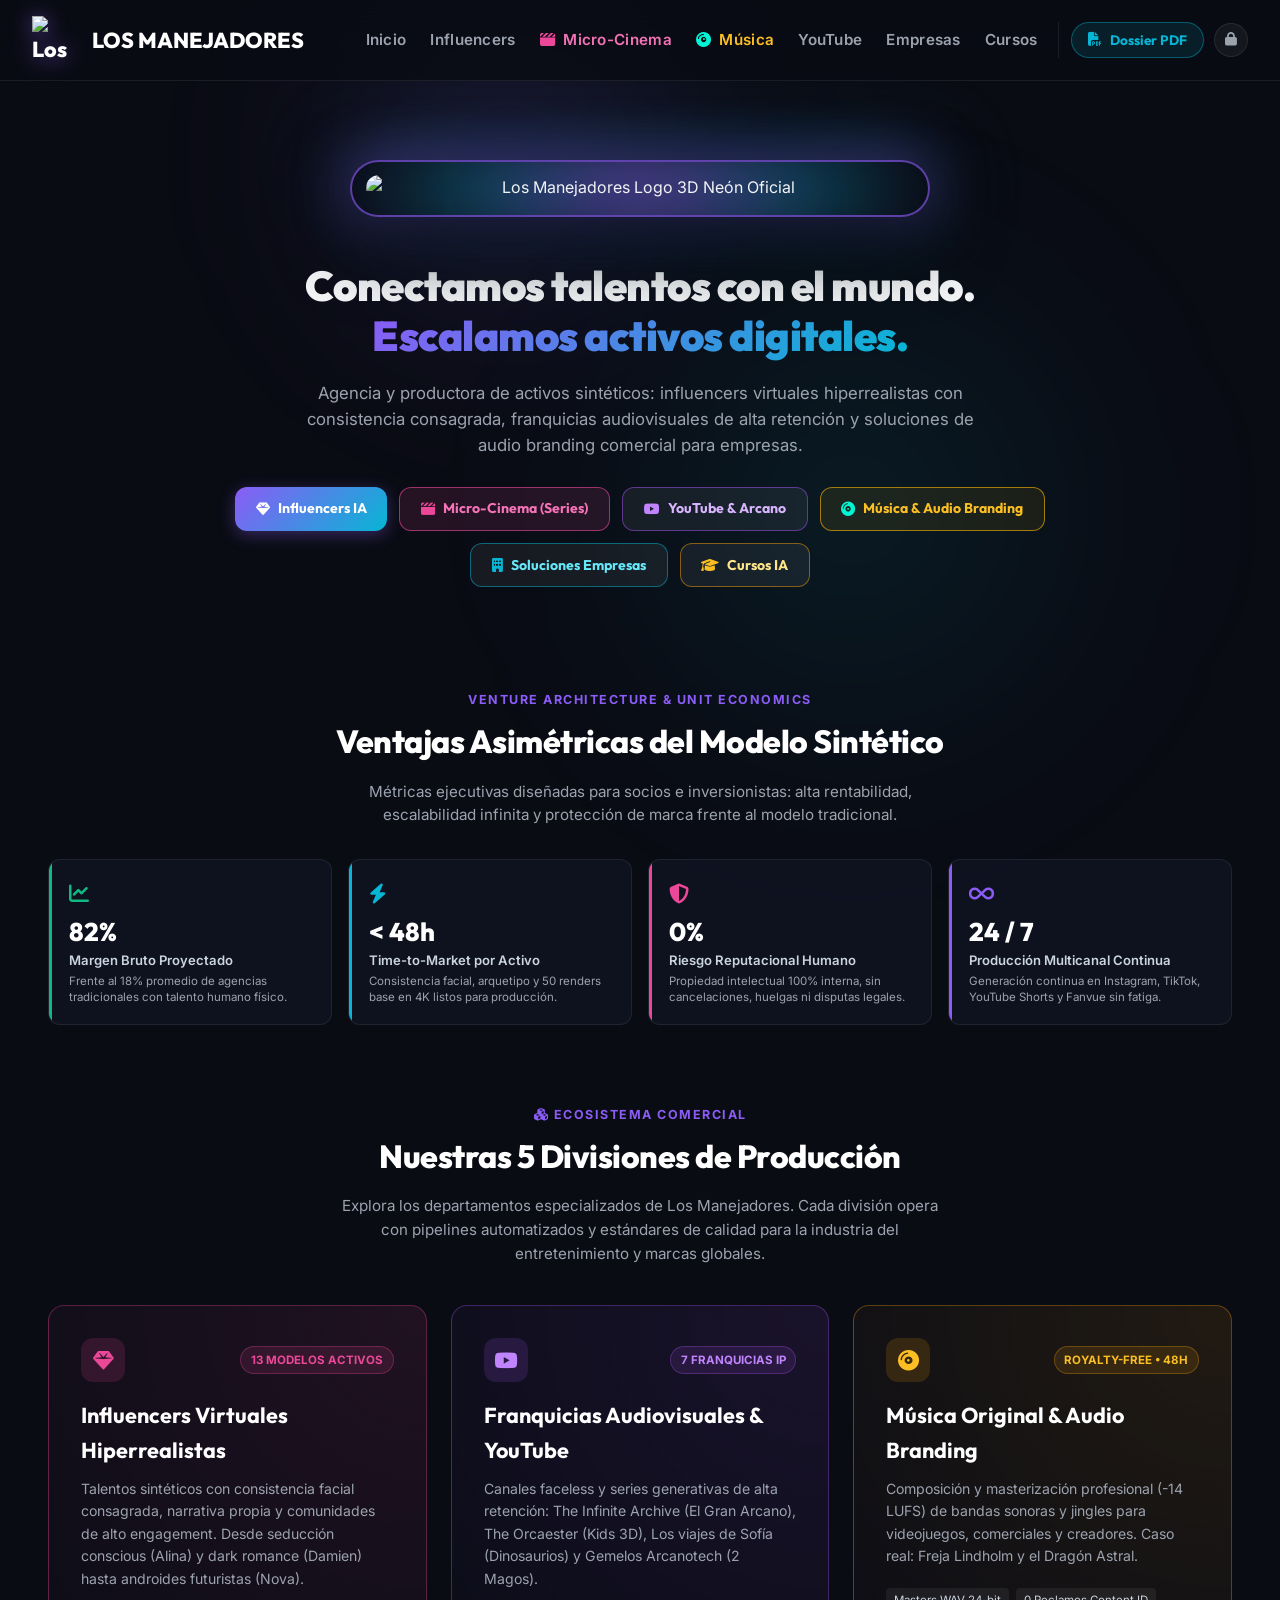
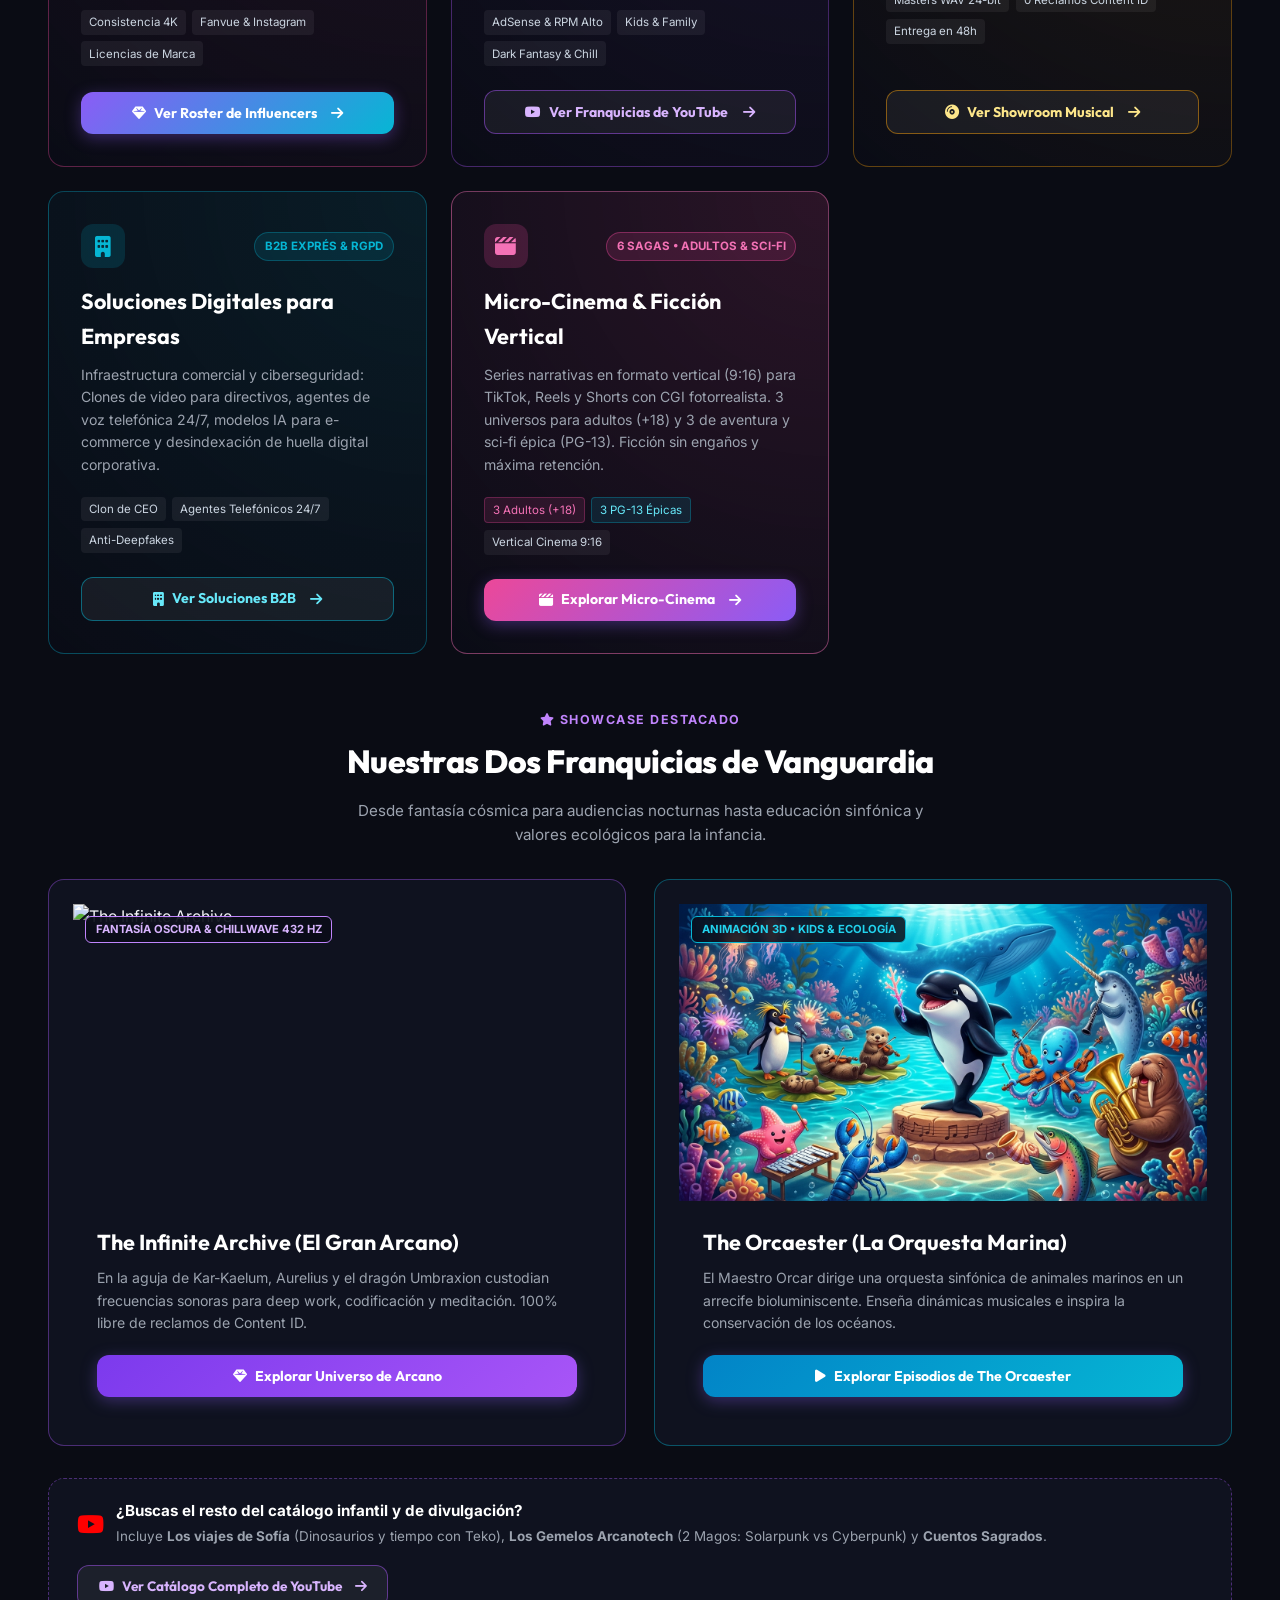
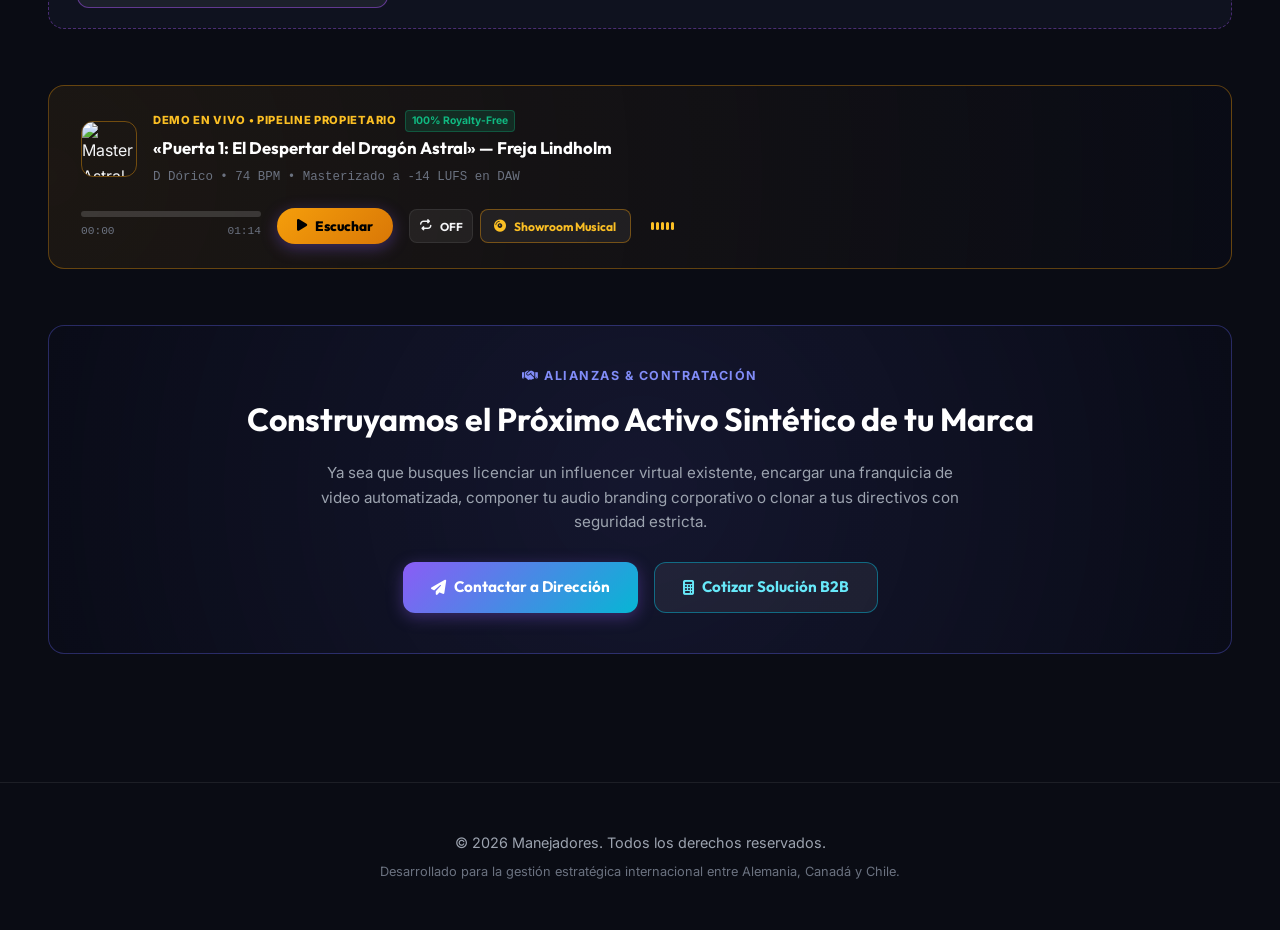
==== commit 2f44f37c: "feat(admin): incorporar seccion de pipeline hibrido 3d toons y actualizar matriz a 14 activos en pan" ====
--- a/index.html
+++ b/index.html
@@ -1449,10 +1449,10 @@
           <div style="display: flex; justify-content: space-between; align-items: center; flex-wrap: wrap; gap: 1rem; margin-bottom: 1.25rem;">
             <div>
               <h3 style="font-family: var(--font-heading); font-size: 1.2rem; color: #fff; margin: 0;">
-                <i class="fa-solid fa-table-list" style="color: var(--cyan);"></i> Estado Global de los 8 Activos Digitales
+                <i class="fa-solid fa-table-list" style="color: var(--cyan);"></i> Estado Global de los 14 Activos Digitales
               </h3>
               <p style="font-size: 0.82rem; color: var(--text-muted); margin: 0.2rem 0 0 0;">
-                Muestra el progreso del briefing de 6 preguntas, monetización y handler a cargo.
+                Muestra el progreso del briefing de 6 preguntas, monetización, handlers y submárgenes VIP a cargo.
               </p>
             </div>
             <button class="btn btn-secondary btn-sm" onclick="renderInfluencerOpsMatrix()">
@@ -1548,6 +1548,27 @@
               <li>
                 <strong style="color: #fff;"><i class="fa-solid fa-file-invoice" style="color: #10b981;"></i> Registro Fiscal Mensual:</strong>
                 Consolidación de payouts de Fanvue y bancos para trazabilidad contable en Alemania, Canadá y Chile.
+              </li>
+            </ul>
+          </div>
+
+          <!-- Bloque 5: Pipeline Híbrido 3D / Live-Action (Toons VIP 18+) -->
+          <div class="glass-card" style="padding: 1.5rem; border-color: rgba(236, 72, 153, 0.4); background: radial-gradient(circle at top right, rgba(236, 72, 153, 0.08) 0%, rgba(15, 23, 42, 0.6) 100%);">
+            <h4 style="color: #ec4899; font-family: var(--font-heading); font-size: 1.1rem; margin-bottom: 0.75rem;">
+              <i class="fa-solid fa-wand-magic-sparkles"></i> 5. Pipeline Híbrido 3D / Live-Action (Toons VIP 18+)
+            </h4>
+            <ul style="list-style: none; padding: 0; margin: 0; font-size: 0.85rem; color: var(--text-muted); line-height: 1.6;">
+              <li style="margin-bottom: 0.5rem;">
+                <strong style="color: #fff;"><i class="fa-solid fa-cubes" style="color: #ec4899;"></i> Efecto 2.5D / 3D "Fuera de la TV":</strong>
+                Renderizado del personaje animado con sombreado de contacto, brillos especulares y oclusión ambiental integrados sobre fondos fotográficos 100% reales.
+              </li>
+              <li style="margin-bottom: 0.5rem;">
+                <strong style="color: #fff;"><i class="fa-solid fa-layer-group" style="color: #ec4899;"></i> Stack de Generación:</strong>
+                Flux.1 Dev Toon/Seinen LoRA + Compositing arquitectónico / exteriores reales + Kling 3.0 Motion Control (60fps) + ElevenLabs para audio íntimo.
+              </li>
+              <li>
+                <strong style="color: #fff;"><i class="fa-solid fa-shield-heart" style="color: #ec4899;"></i> Blindaje IP & Age-Gating:</strong>
+                Prohibido usar nombres o marcas registradas directamente. Atributos de silueta voluptuosa adulta con gate de edad estricto (+18) en todas las redes.
               </li>
             </ul>
           </div>
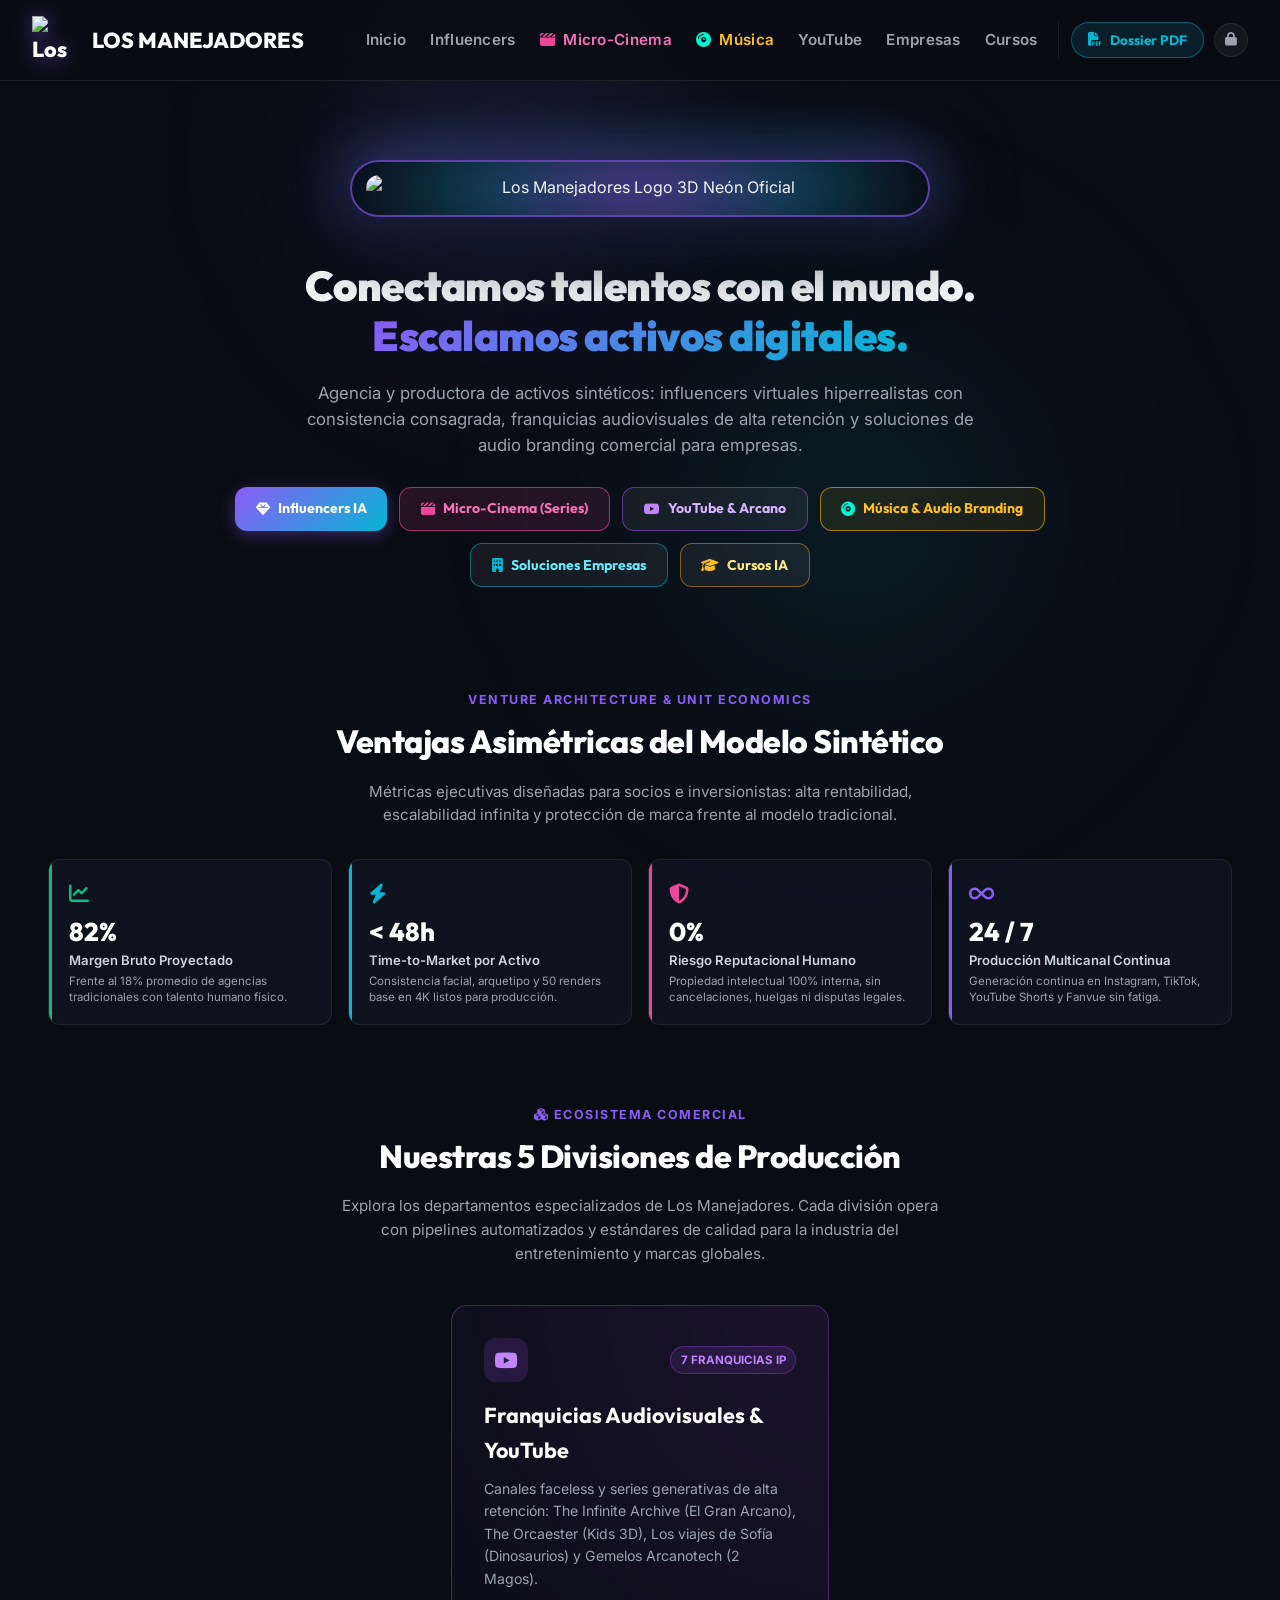
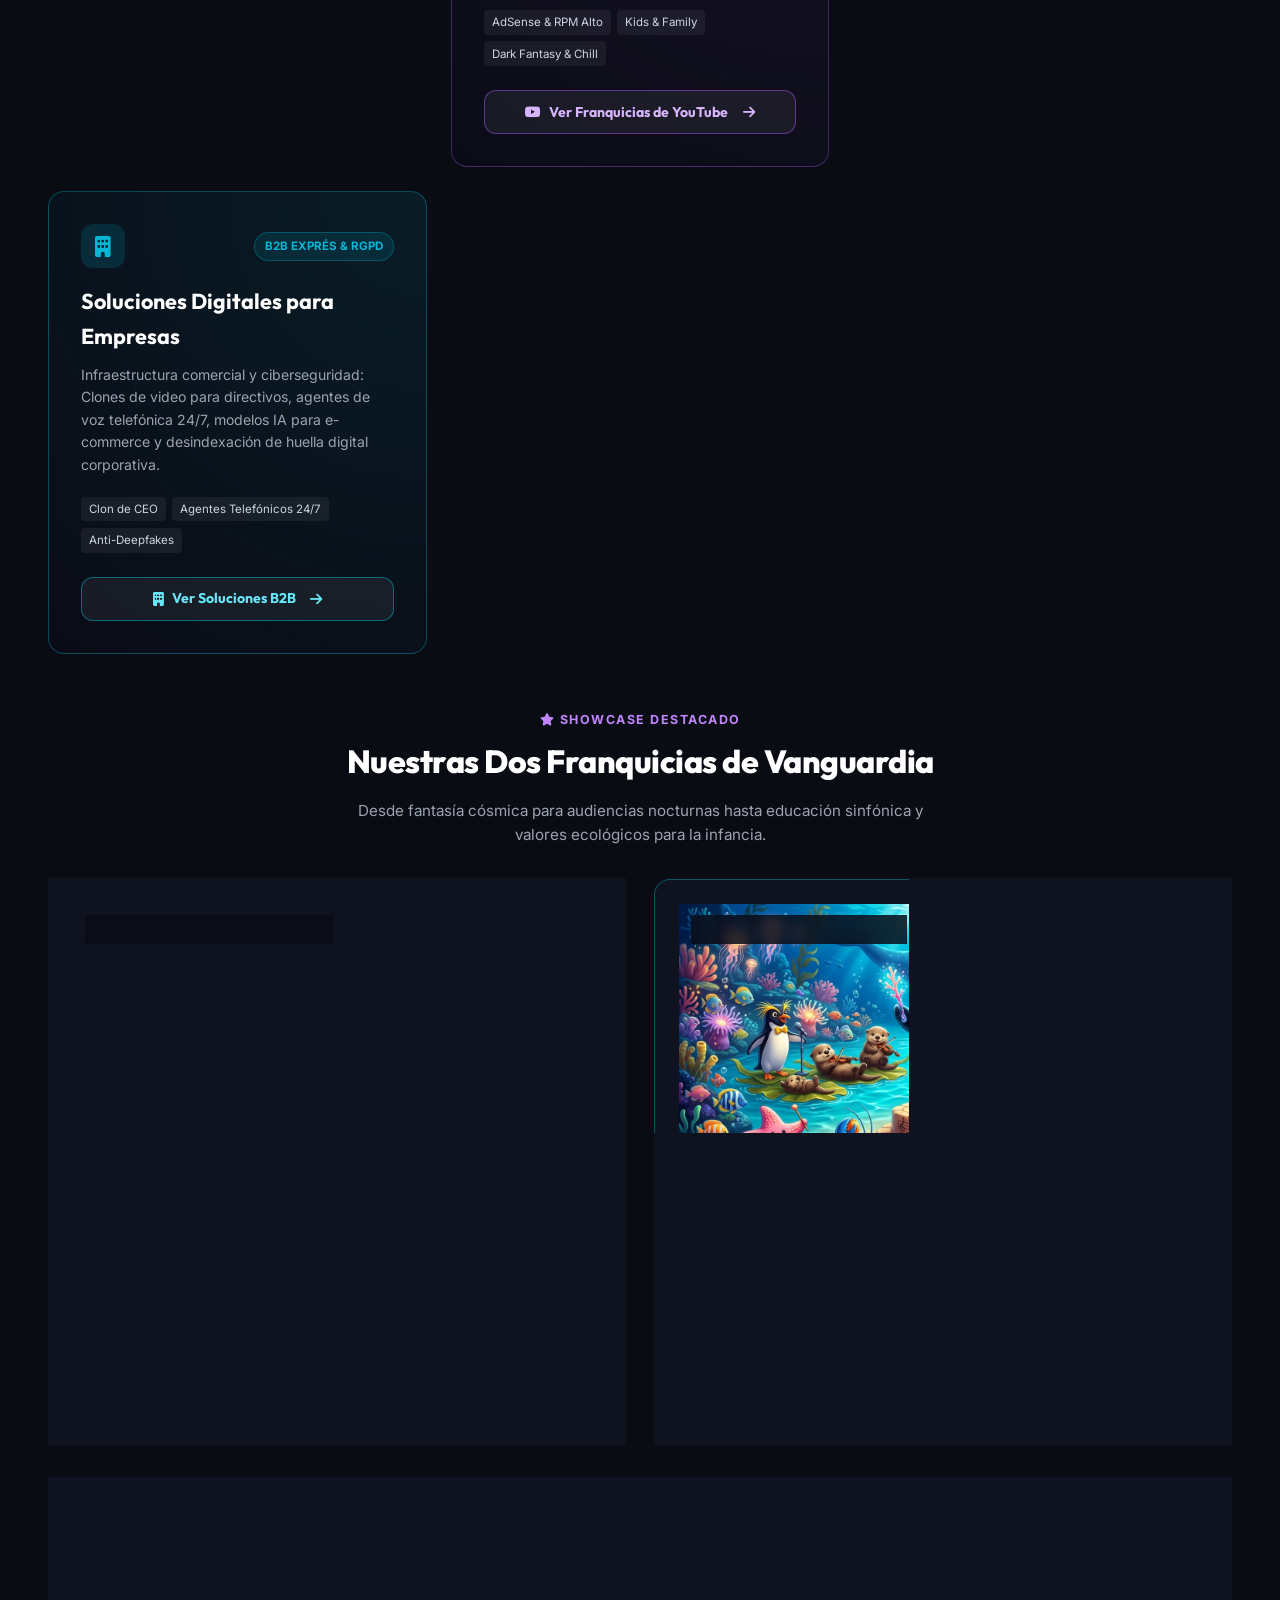
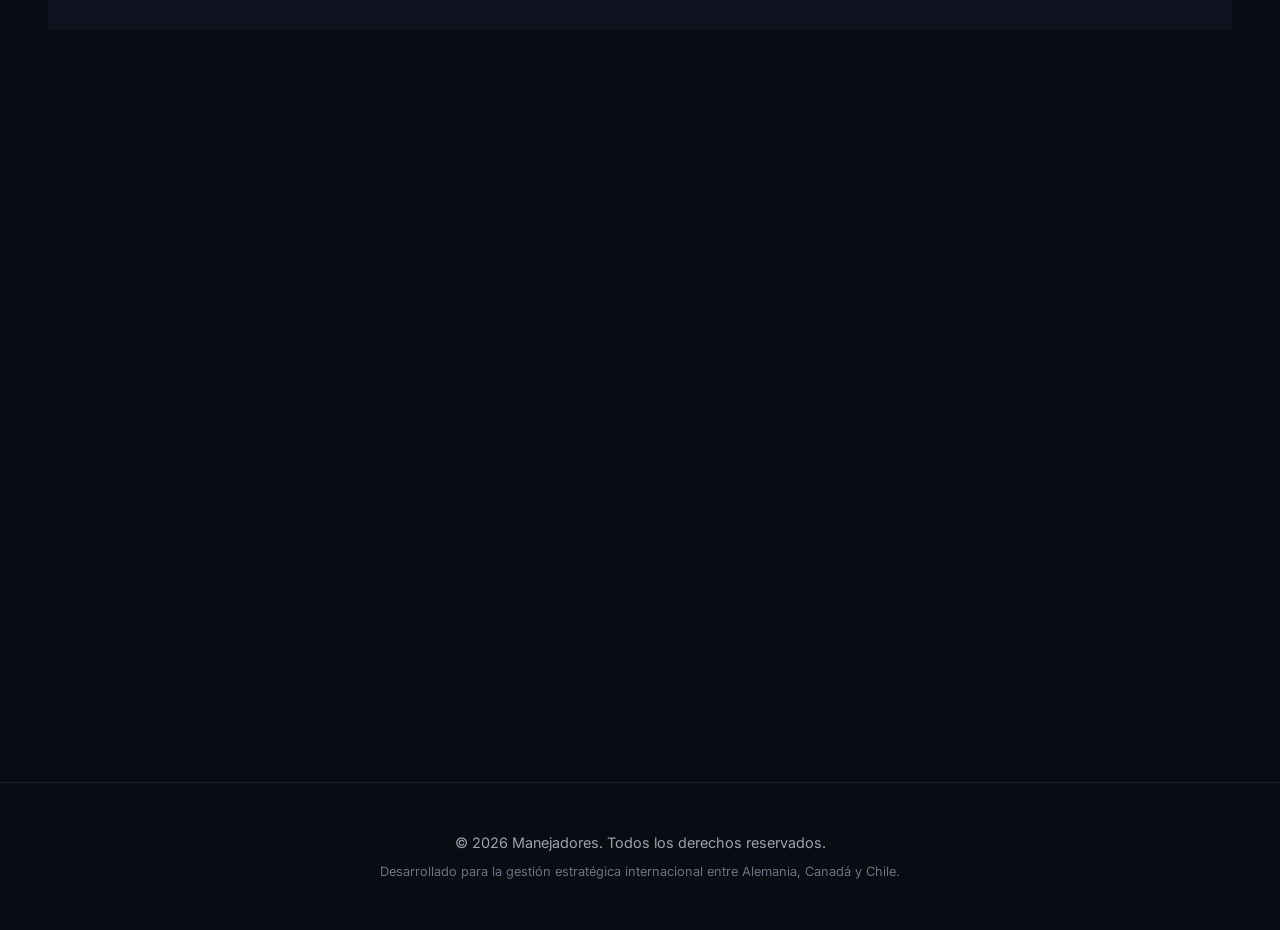
==== commit e896383c: "feat(pipeline): implementar Master Content Pipeline en admin con protocolo Zero-Waste ampliado, 4 fo" ====
--- a/index.html
+++ b/index.html
@@ -666,6 +666,13 @@
               <span>1. Influencers Virtuales</span>
             </span>
             <span class="admin-wp-badge">8 activos</span>
+          </button>
+          <button id="btn-team-tab-content-pipeline" class="admin-wp-nav-item" onclick="switchTeamTab('content-pipeline')">
+            <span class="admin-wp-item-main">
+              <i class="fa-solid fa-clapperboard" style="color: #f59e0b;"></i>
+              <span>Pipeline de Contenido (Alina)</span>
+            </span>
+            <span class="admin-wp-badge" style="background: rgba(245, 158, 11, 0.2); color: #f59e0b; font-weight: 800;">Piloto Pro</span>
           </button>
           <button id="btn-team-tab-youtube-studio" class="admin-wp-nav-item" onclick="switchTeamTab('youtube-studio')">
             <span class="admin-wp-item-main">
@@ -1969,6 +1976,13 @@
       </section>
     </div>
 
+    <!-- PÁGINA 9: MASTER CONTENT PIPELINE (PILOTO ALINA VAN DIJK) -->
+    <div id="team-pane-content-pipeline" class="team-pane">
+      <div id="master-content-pipeline-container">
+        <!-- Injected dynamically by renderMasterContentPipeline() in app.js -->
+      </div>
+    </div>
+
       </div><!-- End of .admin-wp-content -->
     </div><!-- End of .admin-wp-layout -->
 
--- a/styles.css
+++ b/styles.css
@@ -4989,7 +4989,180 @@
   }
 }
 
-
-
-
-
+/* ==========================================================================
+   MASTER CONTENT PIPELINE (ALINA V1 PROTOTYPE)
+   ========================================================================== */
+
+.content-pipeline-hero {
+  background: radial-gradient(circle at top right, rgba(245, 158, 11, 0.15) 0%, rgba(236, 72, 153, 0.08) 50%, rgba(14, 18, 34, 0.95) 100%);
+  border: 1px solid rgba(245, 158, 11, 0.35);
+  border-radius: var(--radius-lg);
+  padding: 1.75rem 2rem;
+  margin-bottom: 2rem;
+  box-shadow: 0 15px 35px rgba(0, 0, 0, 0.4);
+}
+
+.pipeline-badge-pill {
+  display: inline-flex;
+  align-items: center;
+  gap: 0.4rem;
+  font-size: 0.72rem;
+  font-weight: 800;
+  text-transform: uppercase;
+  letter-spacing: 0.05em;
+  padding: 0.25rem 0.75rem;
+  border-radius: 999px;
+  margin-bottom: 0.75rem;
+}
+
+.pipeline-nav-segmented {
+  display: flex;
+  gap: 0.5rem;
+  background: rgba(0, 0, 0, 0.4);
+  padding: 0.35rem;
+  border-radius: var(--radius-md);
+  border: 1px solid rgba(255, 255, 255, 0.08);
+  flex-wrap: wrap;
+  margin-bottom: 1.5rem;
+}
+
+.pipeline-nav-btn {
+  flex: 1;
+  min-width: 140px;
+  background: transparent;
+  border: none;
+  color: var(--text-muted);
+  padding: 0.65rem 1rem;
+  border-radius: 6px;
+  font-size: 0.82rem;
+  font-weight: 700;
+  cursor: pointer;
+  transition: all 0.2s ease;
+  display: flex;
+  align-items: center;
+  justify-content: center;
+  gap: 0.5rem;
+  text-align: center;
+}
+
+.pipeline-nav-btn:hover {
+  color: #fff;
+  background: rgba(255, 255, 255, 0.06);
+}
+
+.pipeline-nav-btn.active {
+  background: linear-gradient(135deg, rgba(245, 158, 11, 0.3) 0%, rgba(236, 72, 153, 0.3) 100%);
+  color: #fff;
+  border: 1px solid rgba(245, 158, 11, 0.5);
+  box-shadow: 0 4px 15px rgba(245, 158, 11, 0.2);
+}
+
+.pipeline-format-grid {
+  display: grid;
+  grid-template-columns: repeat(auto-fit, minmax(280px, 1fr));
+  gap: 1.25rem;
+  margin-bottom: 2rem;
+}
+
+.pipeline-card-interactive {
+  background: rgba(18, 24, 44, 0.75);
+  border: 1px solid rgba(255, 255, 255, 0.08);
+  border-radius: var(--radius-md);
+  padding: 1.25rem;
+  cursor: pointer;
+  transition: all 0.25s cubic-bezier(0.16, 1, 0.3, 1);
+  display: flex;
+  flex-direction: column;
+  justify-content: space-between;
+}
+
+.pipeline-card-interactive:hover {
+  transform: translateY(-2px);
+  border-color: rgba(245, 158, 11, 0.4);
+  box-shadow: 0 8px 25px rgba(0, 0, 0, 0.35);
+}
+
+.pipeline-card-interactive.active {
+  border-color: #f59e0b;
+  background: radial-gradient(circle at top left, rgba(245, 158, 11, 0.15) 0%, rgba(18, 24, 44, 0.95) 100%);
+  box-shadow: 0 0 0 1px #f59e0b, 0 10px 30px rgba(245, 158, 11, 0.15);
+}
+
+.pipeline-checklist-grid {
+  display: grid;
+  grid-template-columns: repeat(auto-fit, minmax(320px, 1fr));
+  gap: 0.85rem;
+  margin-top: 1rem;
+}
+
+.pipeline-check-item {
+  display: flex;
+  align-items: flex-start;
+  gap: 0.75rem;
+  padding: 0.85rem 1rem;
+  background: rgba(0, 0, 0, 0.3);
+  border: 1px solid rgba(255, 255, 255, 0.06);
+  border-radius: 8px;
+  cursor: pointer;
+  transition: all 0.2s ease;
+  user-select: none;
+}
+
+.pipeline-check-item:hover {
+  background: rgba(255, 255, 255, 0.03);
+  border-color: rgba(255, 255, 255, 0.15);
+}
+
+.pipeline-check-item.checked {
+  border-color: #10b981;
+  background: rgba(16, 185, 129, 0.08);
+}
+
+.pipeline-check-item.checked .pipeline-checkbox-custom {
+  background: #10b981;
+  border-color: #10b981;
+  color: #000;
+}
+
+.pipeline-checkbox-custom {
+  width: 20px;
+  height: 20px;
+  border-radius: 4px;
+  border: 2px solid #64748b;
+  display: flex;
+  align-items: center;
+  justify-content: center;
+  font-size: 0.75rem;
+  flex-shrink: 0;
+  margin-top: 2px;
+  transition: all 0.2s ease;
+}
+
+.pipeline-prompt-display {
+  background: rgba(0, 0, 0, 0.6);
+  border: 1px solid rgba(255, 255, 255, 0.08);
+  border-radius: 6px;
+  padding: 0.85rem 1rem;
+  font-family: monospace;
+  font-size: 0.78rem;
+  line-height: 1.5;
+  color: #cbd5e1;
+  word-break: break-all;
+  position: relative;
+  margin-top: 0.5rem;
+}
+
+.pipeline-location-thumb {
+  width: 100%;
+  height: 120px;
+  border-radius: 6px;
+  object-fit: cover;
+  border: 1px solid rgba(255, 255, 255, 0.1);
+  margin-bottom: 0.75rem;
+}
+
+
+
+
+
+
